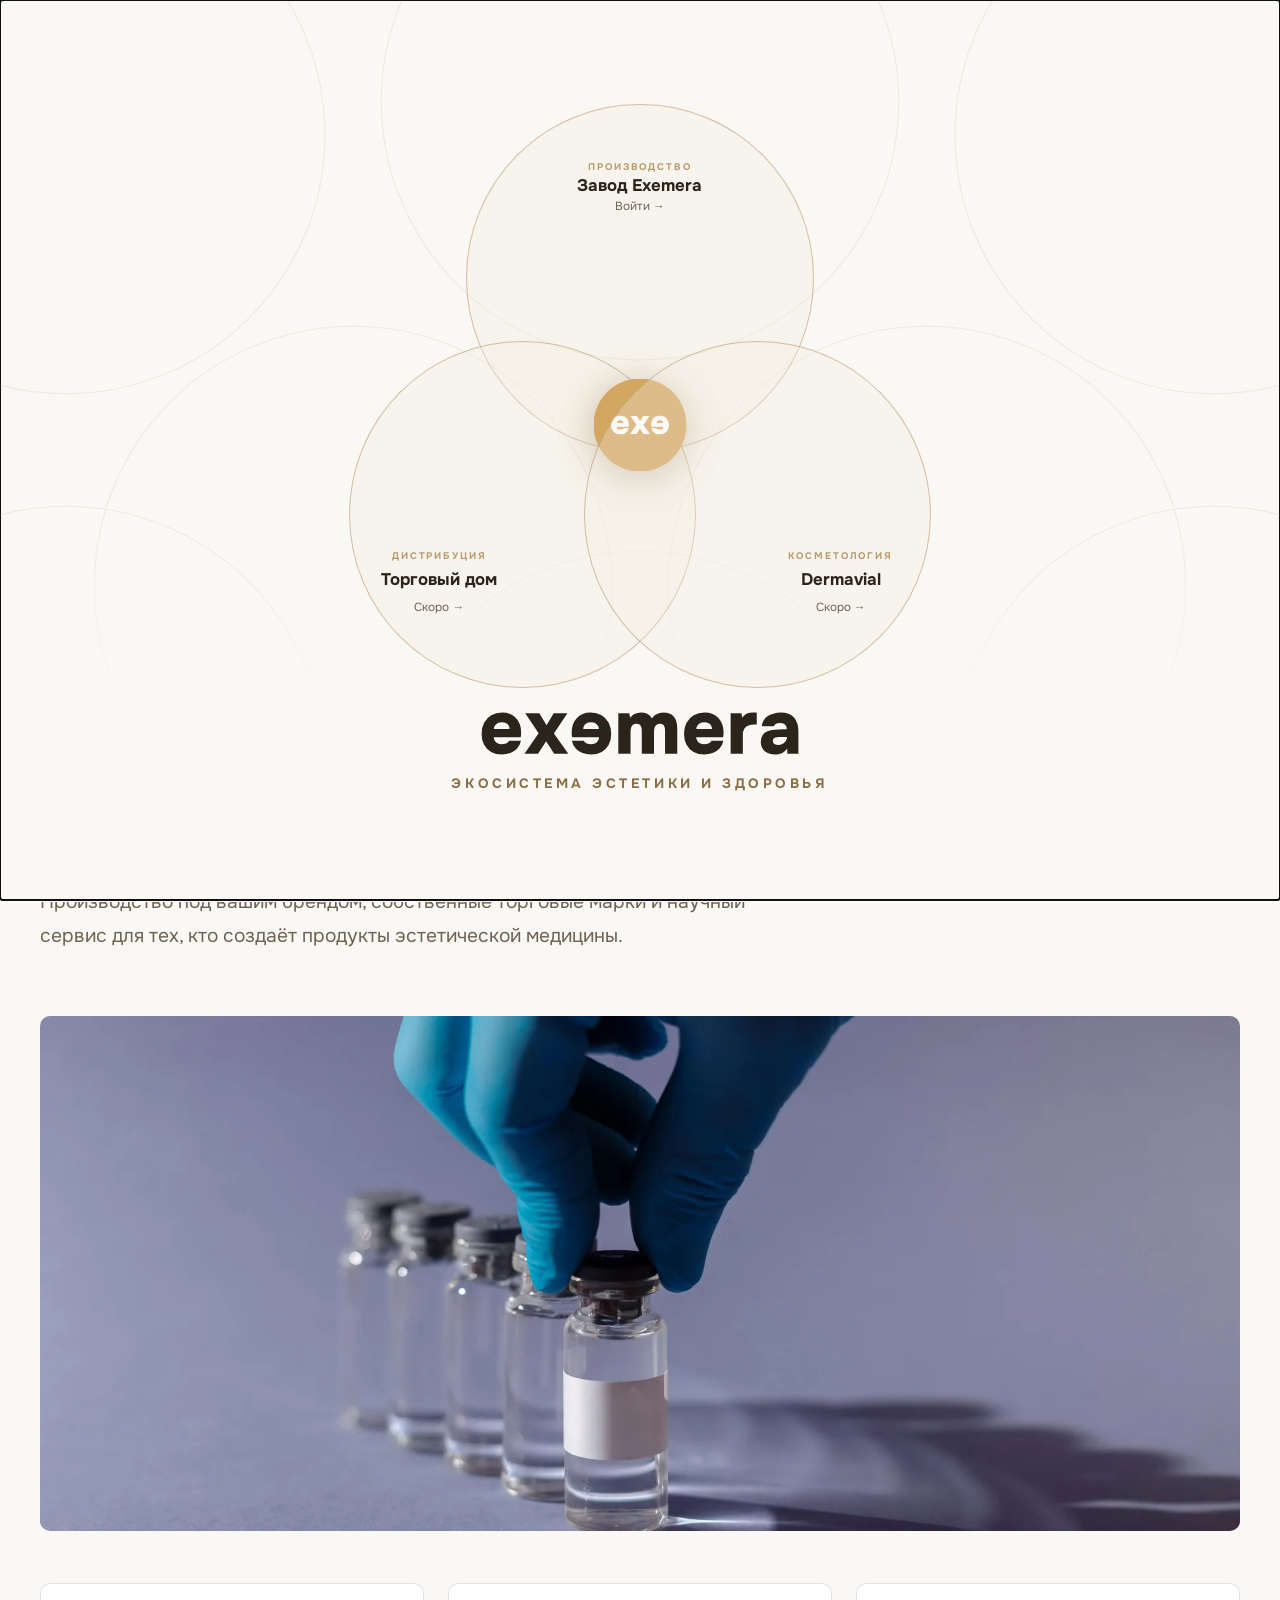
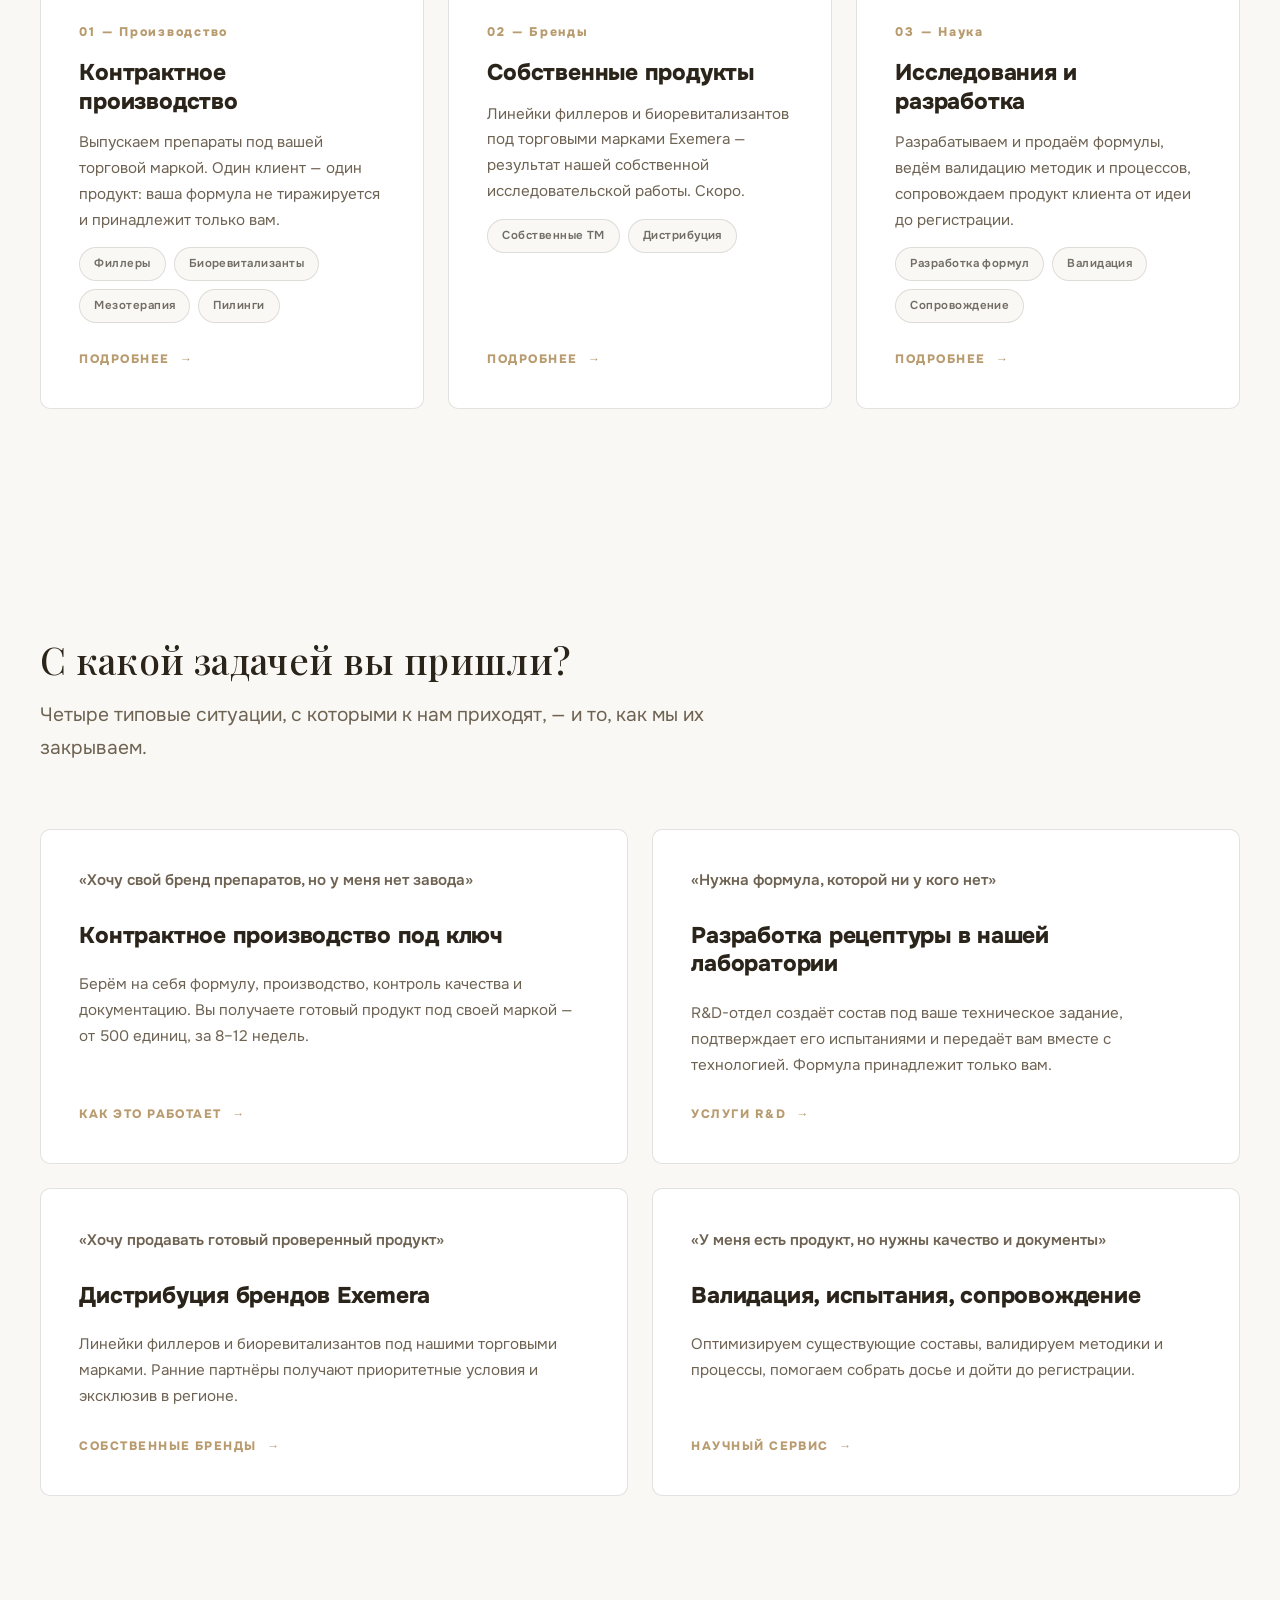
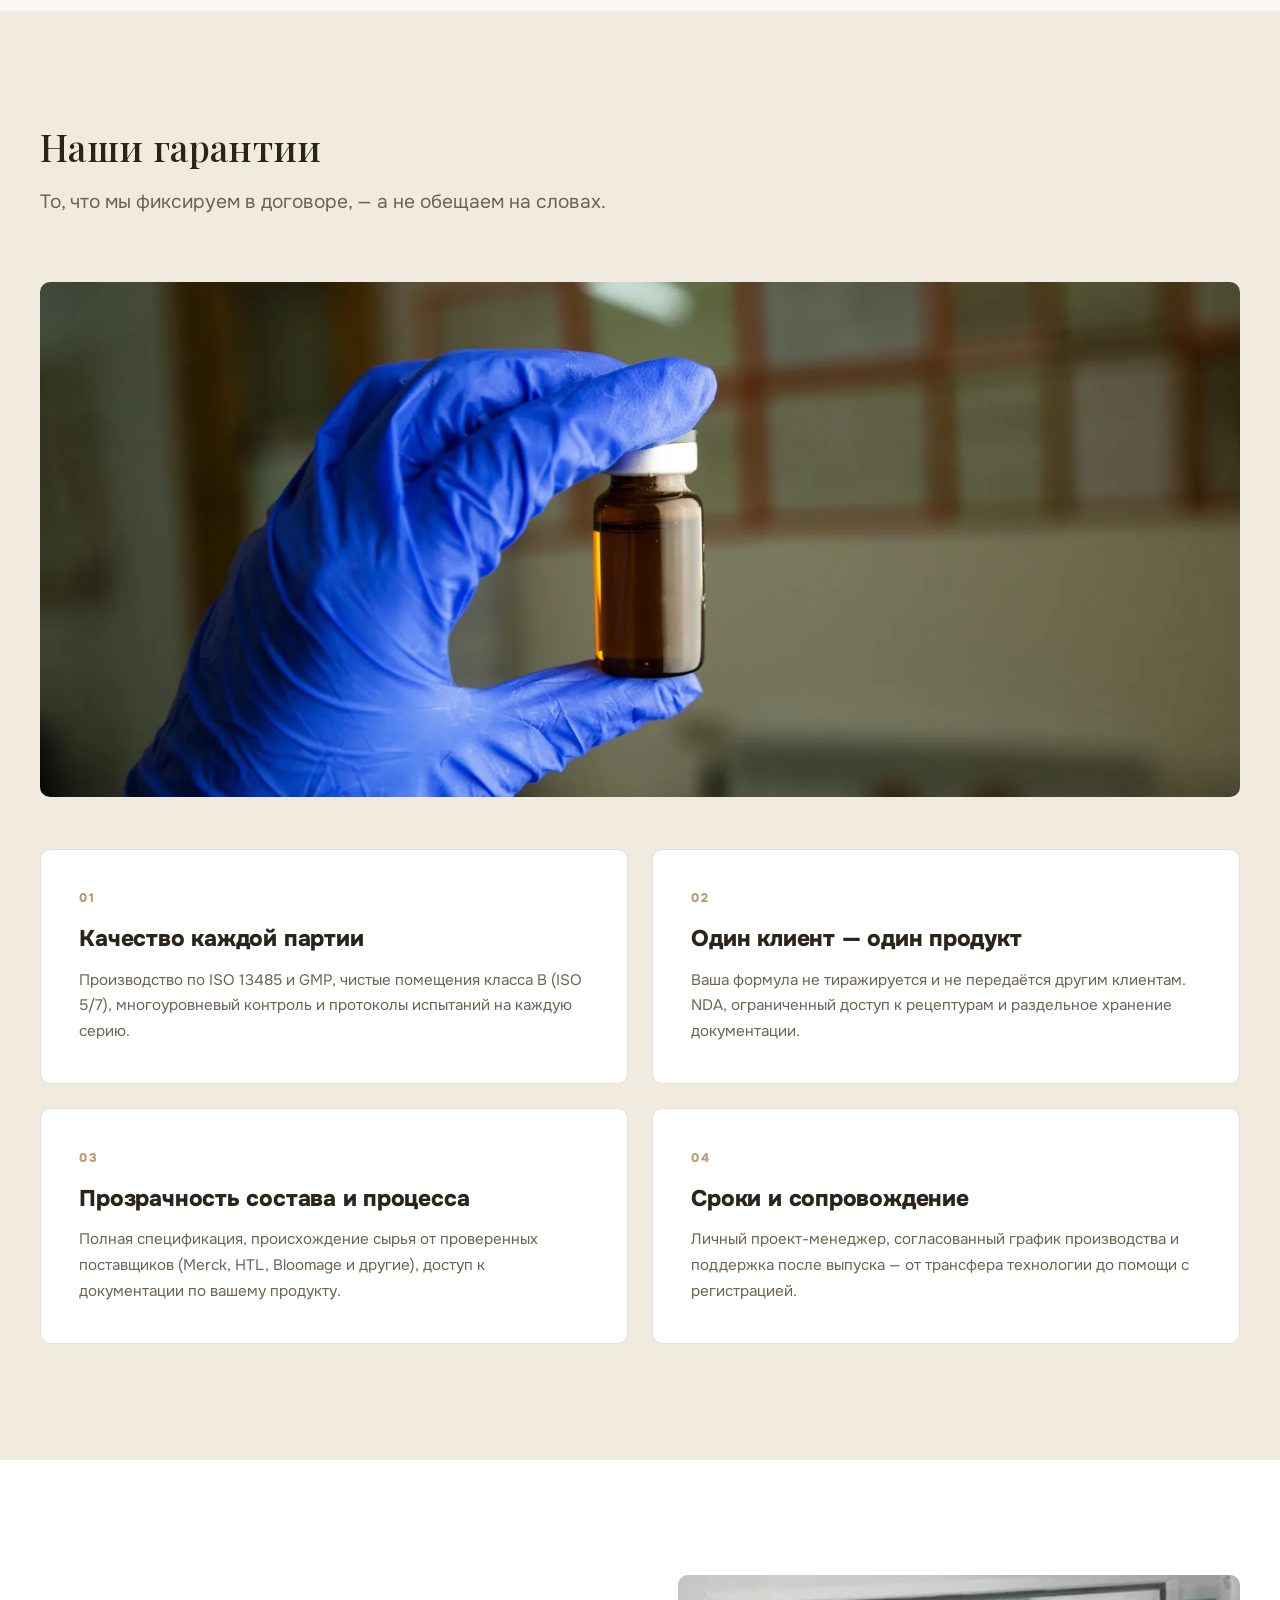
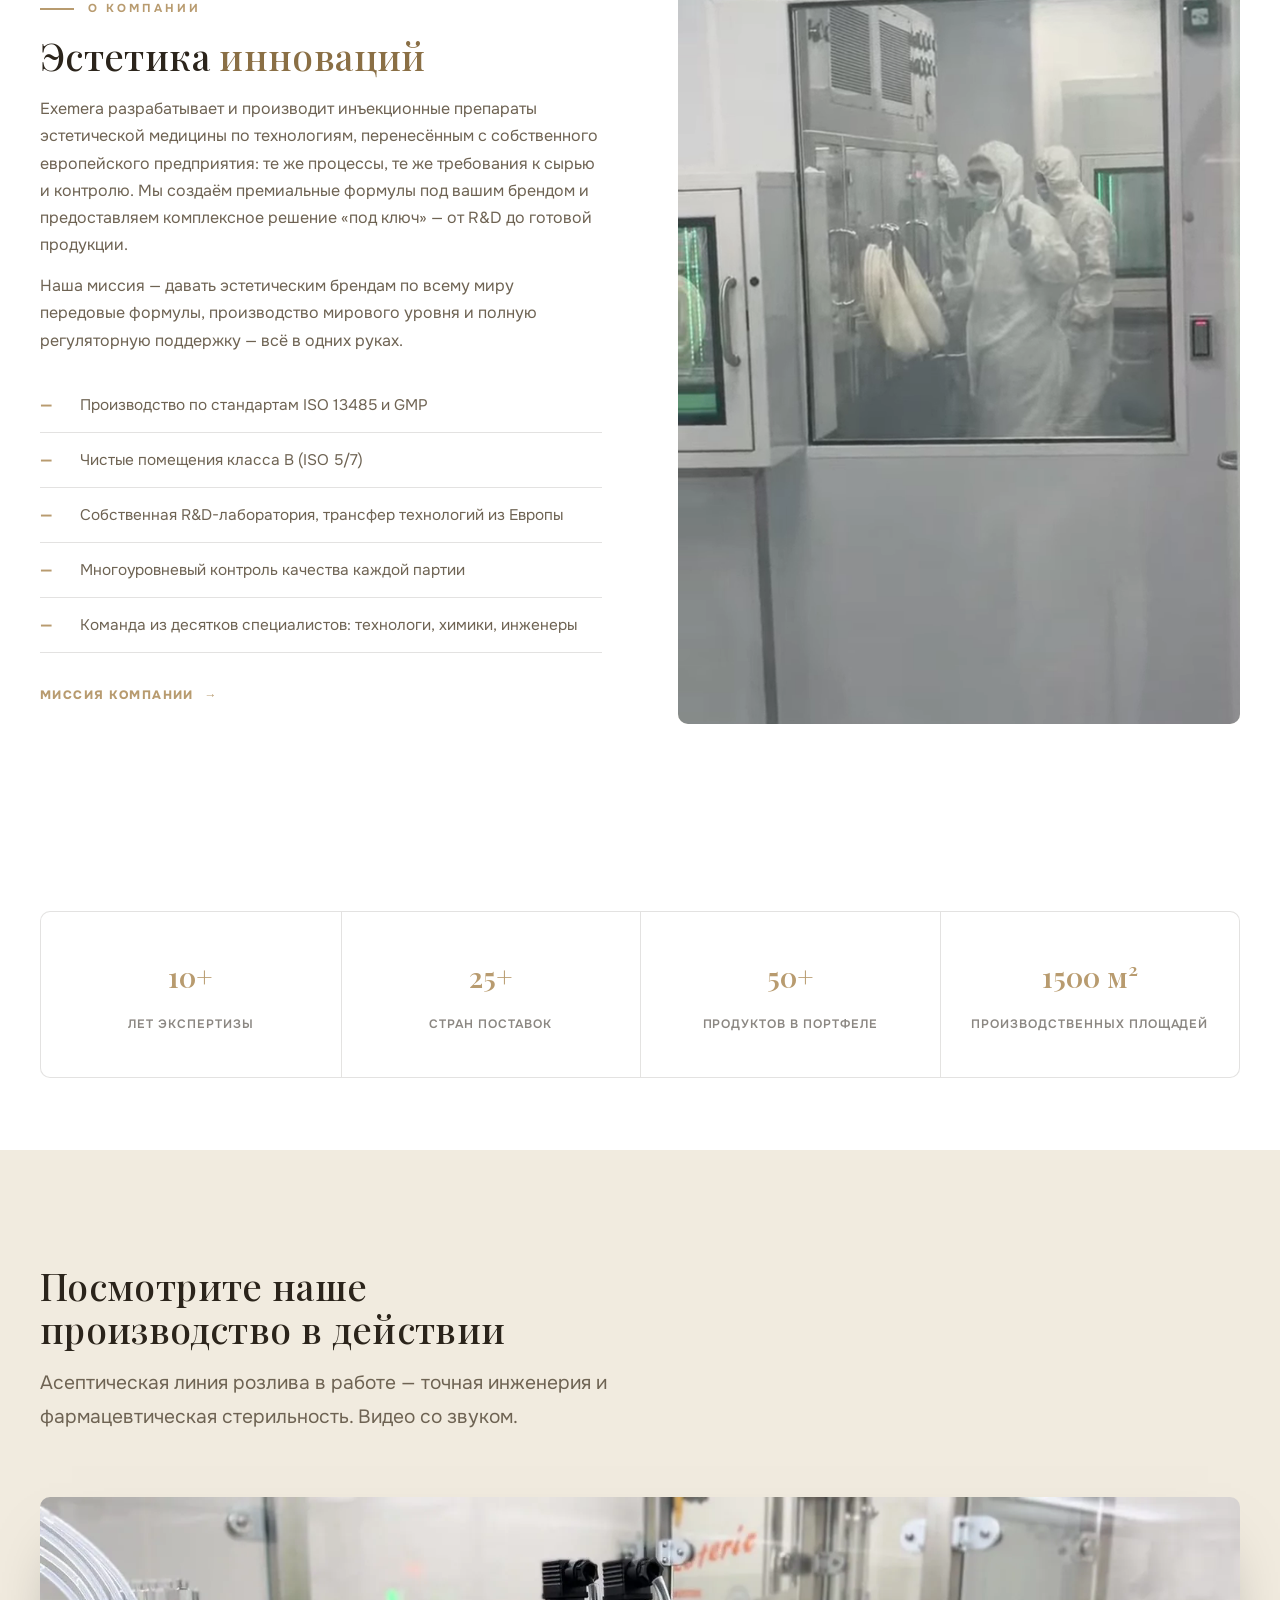
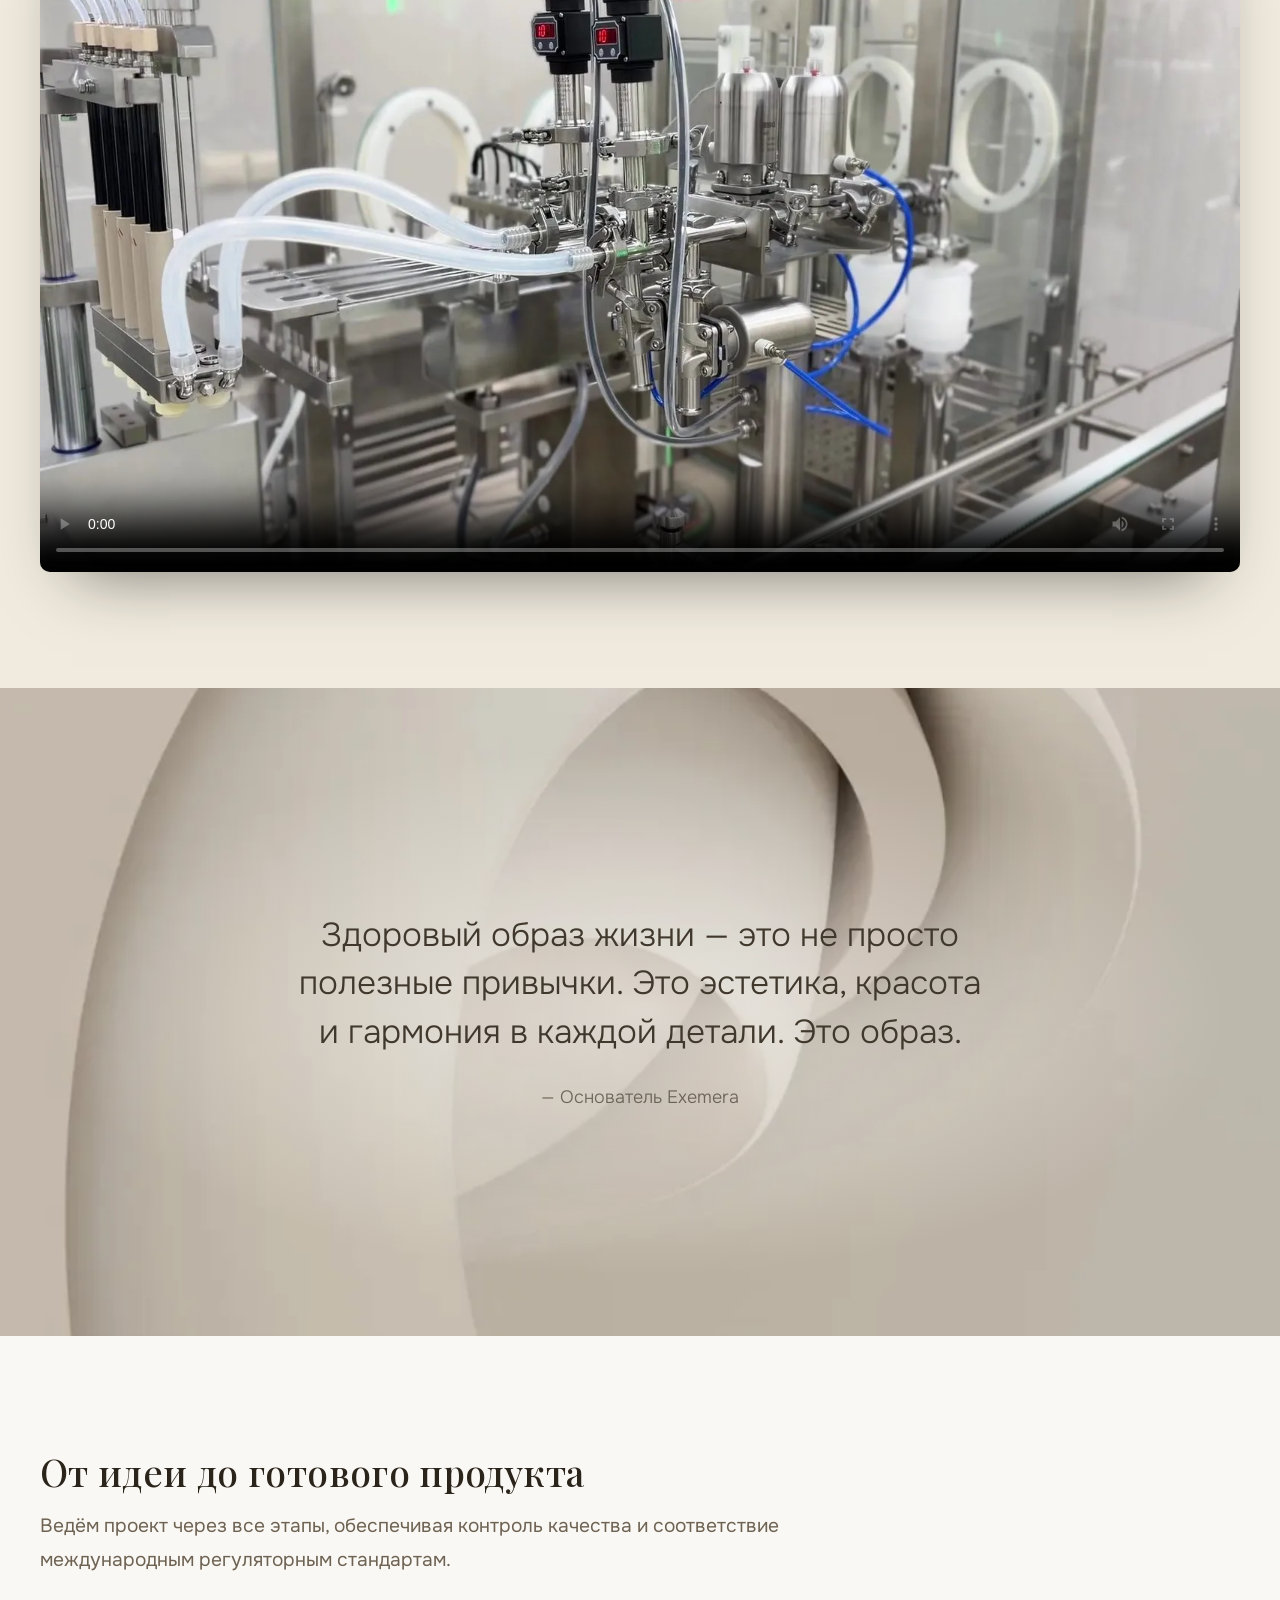
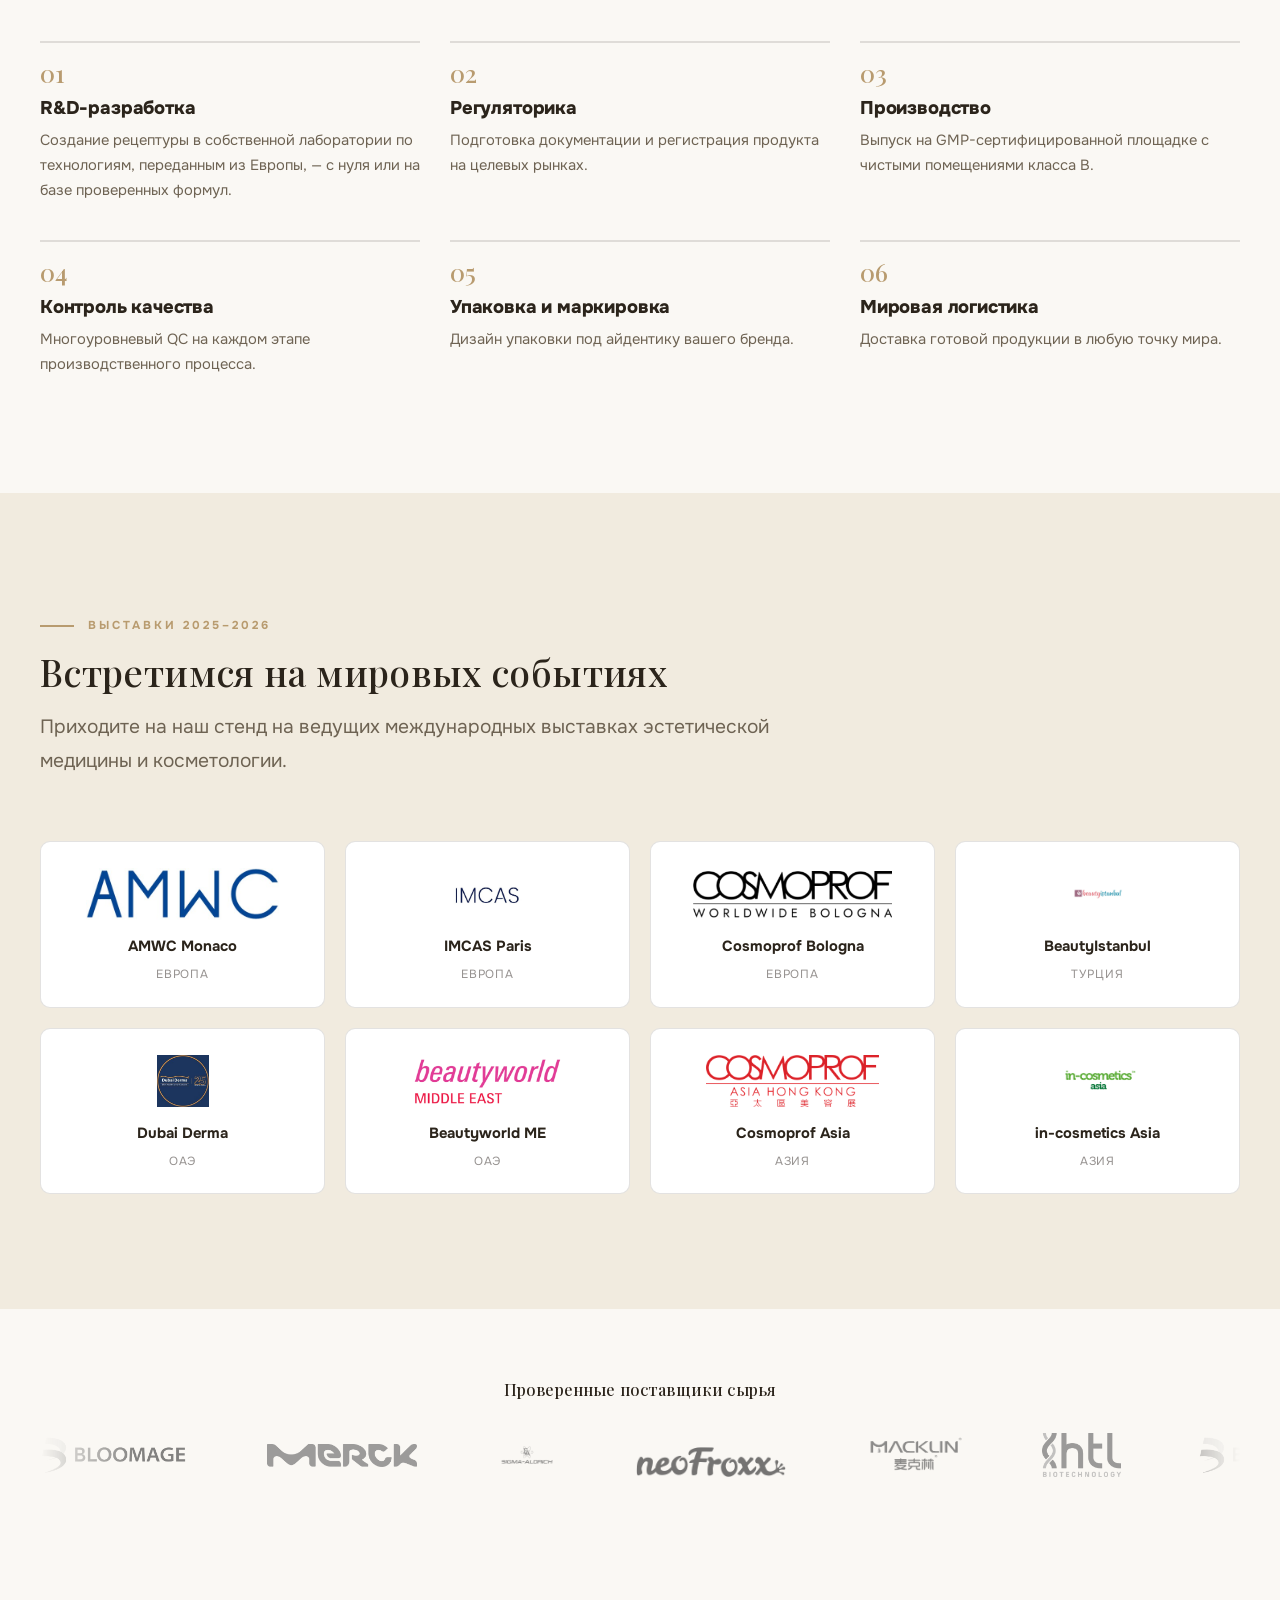
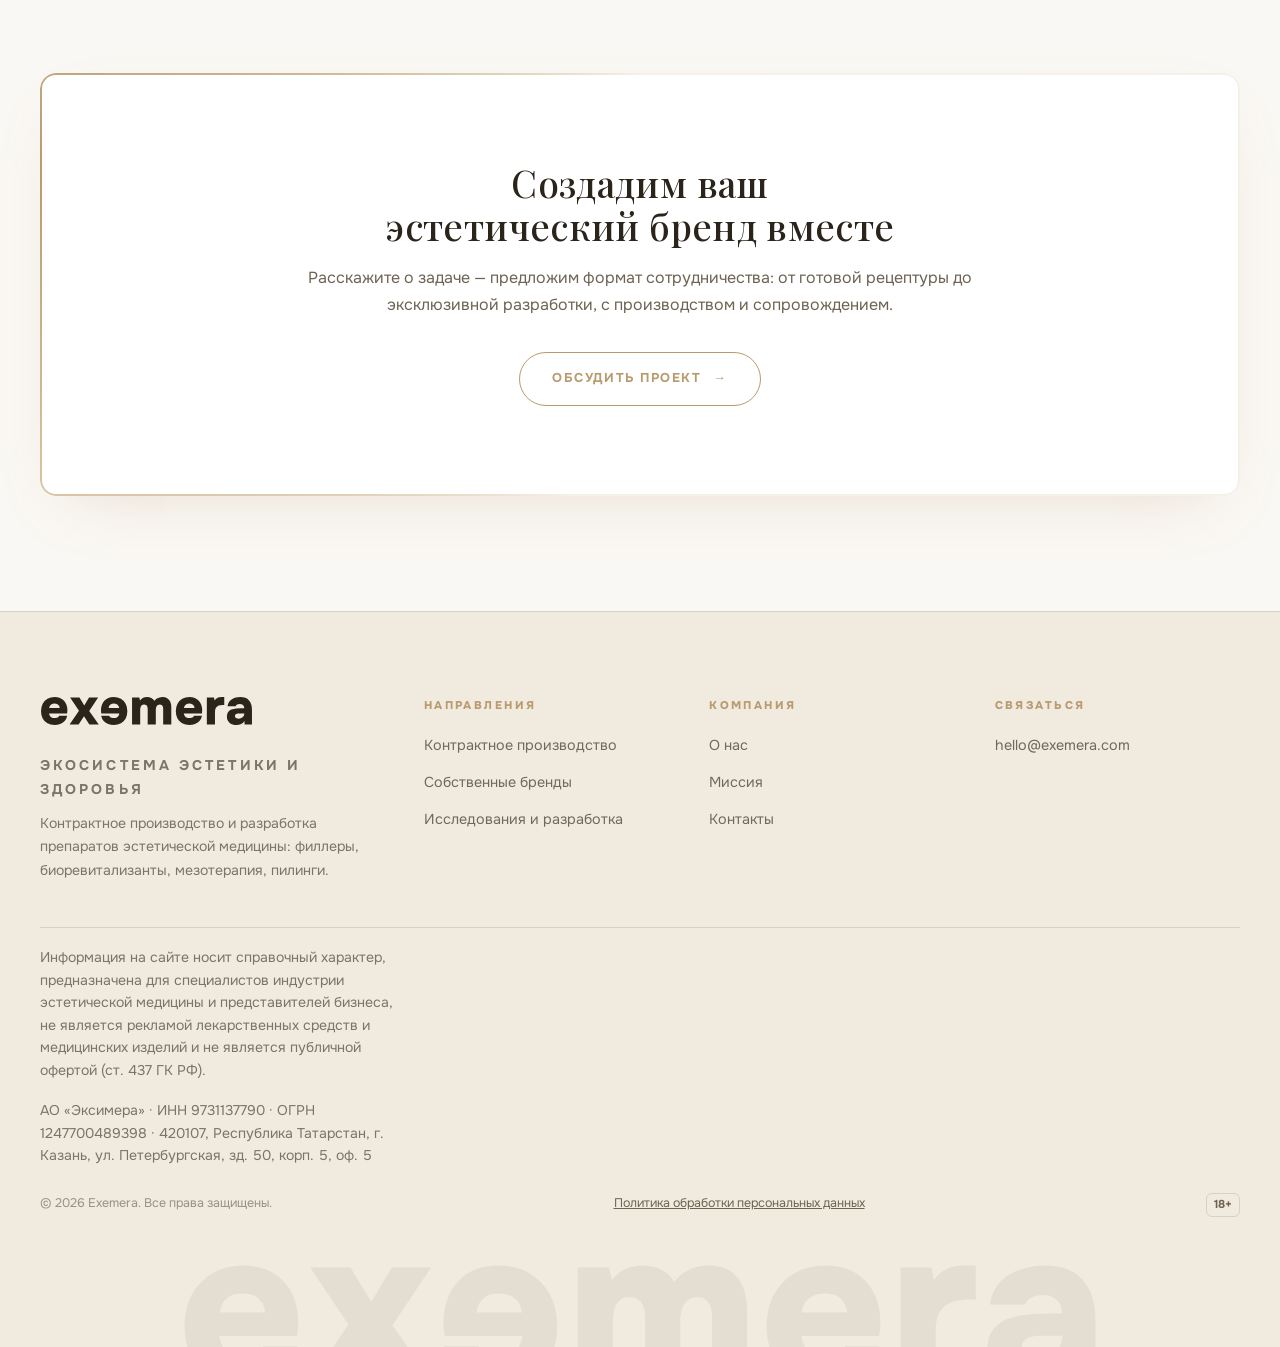
==== index.html @ e5b93d53 "Продукты: «Скоро» — узкая полоса вместо высокого кадра Снимок почти пустой: стена, свет из окна и на" ====
<!DOCTYPE html>
<html lang="ru">
<head>
  <meta charset="UTF-8">
  <meta name="viewport" content="width=device-width, initial-scale=1.0">
  <title>Exemera — контрактное производство инъекционной эстетики</title>
  <meta name="description" content="Exemera — экосистема эстетики и здоровья: контрактное производство филлеров, биоревитализантов, мезотерапии и пилингов под вашим брендом. R&D-лаборатория, ISO 13485 / GMP.">
  <link rel="icon" href="assets/img/exemera-mark.svg" type="image/svg+xml">
  <meta http-equiv="Content-Security-Policy" content="default-src 'self'; script-src 'self' https://mc.yandex.ru https://yastatic.net; style-src 'self' 'unsafe-inline'; img-src 'self' data: https://mc.yandex.ru; font-src 'self'; media-src 'self'; connect-src 'self' https://mc.yandex.ru https://mc.webvisor.com https://mc.webvisor.org wss://mc.yandex.ru wss://mc.webvisor.com; child-src blob: https://mc.yandex.ru; frame-src blob: https://mc.yandex.ru; worker-src blob:; object-src 'none'; base-uri 'self'; form-action 'self' mailto:">
  <meta name="referrer" content="strict-origin-when-cross-origin">
  <link rel="canonical" href="https://exemera.com/">
  <meta property="og:type" content="website">
  <meta property="og:site_name" content="Exemera">
  <meta property="og:locale" content="ru_RU">
  <meta property="og:title" content="Exemera — контрактное производство инъекционной эстетики">
  <meta property="og:description" content="Филлеры, биоревитализанты, мезотерапия и пилинги под вашим брендом. Полный цикл: R&D, производство ISO 13485/GMP, регистрация, логистика.">
  <meta property="og:url" content="https://exemera.com/">
  <meta property="og:image" content="https://exemera.com/assets/img/og-image.jpg">
  <meta property="og:image:width" content="1200">
  <meta property="og:image:height" content="630">
  <meta name="twitter:card" content="summary_large_image">
  <meta name="twitter:title" content="Exemera — контрактное производство инъекционной эстетики">
  <meta name="twitter:description" content="Филлеры, биоревитализанты, мезотерапия и пилинги под вашим брендом. Полный цикл: R&D, производство ISO 13485/GMP, регистрация, логистика.">
  <meta name="twitter:image" content="https://exemera.com/assets/img/og-image.jpg">
  <link rel="preload" href="assets/fonts/onest-var-cyrillic.woff2" as="font" type="font/woff2" crossorigin>
  <link rel="preload" href="assets/fonts/onest-var-latin.woff2" as="font" type="font/woff2" crossorigin>
  <link rel="preload" href="assets/img/hero-poster.webp" as="image" type="image/webp">
  <link rel="stylesheet" href="assets/fonts/fonts.css?v=e352fc31">
  <link rel="stylesheet" href="css/style.css?v=eb272964">
  <script type="application/ld+json">
{
  "@context": "https://schema.org",
  "@type": "Organization",
  "name": "Exemera",
  "url": "https://exemera.com/",
  "logo": "https://exemera.com/assets/img/exemera-logo.svg",
  "description": "Контрактное производство и разработка препаратов эстетической медицины: филлеры, биоревитализанты, мезотерапия, пилинги.",
  "email": "hello@exemera.com",
  "contactPoint": {
    "@type": "ContactPoint",
    "contactType": "sales",
    "email": "hello@exemera.com",
    "availableLanguage": [
      "ru",
      "en"
    ]
  }
}
  </script>
  <!-- Yandex.Metrika counter 112327224 -->
  <script src="js/metrika.js?v=a0acff83"></script>
  <noscript><div><img src="https://mc.yandex.ru/watch/112327224" style="position:absolute; left:-9999px;" alt="" /></div></noscript>
  <!-- /Yandex.Metrika counter -->
</head>
<body>

<!-- ====================== ИНТРО-ЗАСТАВКА ====================== -->
<div class="splash" id="splash" role="button" tabindex="0" aria-label="Войти на сайт Exemera">
  <svg class="splash__rings" viewBox="0 0 1320 800" fill="none" stroke="currentColor" stroke-width="1" aria-hidden="true" preserveAspectRatio="xMidYMid slice">
    <g class="splash__rings-a">
      <circle cx="150" cy="120" r="230"/><circle cx="660" cy="90" r="230"/><circle cx="1170" cy="120" r="230"/>
      <circle cx="405" cy="520" r="230"/><circle cx="915" cy="520" r="230"/>
    </g>
    <g class="splash__rings-b">
      <circle cx="150" cy="680" r="230"/><circle cx="660" cy="720" r="230"/><circle cx="1170" cy="680" r="230"/>
    </g>
  </svg>
  <!-- диаграмма экосистемы: три пересекающихся шара, в центре — эмблема -->
  <div class="splash__venn">
    <button class="splash__orb splash__orb--top" type="button" aria-label="Войти на сайт завода Exemera">
      <span class="splash__orb-in"><small>Производство</small><b>Завод Exemera</b><i>Войти →</i></span>
    </button>
    <a class="splash__orb splash__orb--left" href="trade.html" aria-label="Торговый дом — открыть страницу направления">
      <span class="splash__orb-in"><small>Дистрибуция</small><b>Торговый дом</b><i>Скоро →</i></span>
    </a>
    <a class="splash__orb splash__orb--right" href="dermavial.html" aria-label="Dermavial — открыть страницу бренда">
      <span class="splash__orb-in"><small>Косметология</small><b>Dermavial</b><i>Скоро →</i></span>
    </a>
    <img class="splash__venn-mark" src="assets/img/exemera-mark.svg" alt="" width="200" height="200">
  </div>
  <div class="splash__word"><img src="assets/img/exemera-logo.svg" alt="exemera" width="415" height="59"></div>
  <p class="splash__tag">Экосистема эстетики и&nbsp;здоровья</p>
  <span class="splash__toast" aria-live="polite"></span>

  <span class="splash__hint">Нажмите, чтобы войти</span>
</div>

<header class="header">
  <div class="wrap header__in">
    <a class="logo" href="index.html"><img src="assets/img/exemera-logo.svg" alt="Exemera"></a>
    <nav class="nav">
      <a href="index.html">Главная</a>
      <a href="production.html">Контрактное производство</a>
      <a href="products.html">Собственные бренды</a>
      <a href="research.html">Исследования</a>
      <a href="mission.html">Миссия</a>
      <a href="contacts.html">Контакты</a>
    </nav>
    <a class="eco-link" href="index.html#eco" aria-label="Экосистема Exemera" title="Экосистема Exemera"><img src="assets/img/exemera-mark.svg" alt=""></a>
    <button class="burger" aria-label="Меню"><span></span><span></span><span></span></button>
  </div>
</header>

<!-- ====================== HERO ====================== -->
<section class="hero hero--video">
  <!-- беззвучный зацикленный фон первого экрана; при «уменьшить движение»
       js/main.js останавливает его и оставляет постер -->
  <video class="hero__bg-video" autoplay muted loop playsinline preload="auto"
         poster="assets/img/hero-poster.webp" aria-hidden="true" tabindex="-1">
    <source src="assets/video/hero-loop.webm" type="video/webm">
    <source src="assets/video/hero-loop.mp4" type="video/mp4">
  </video>
  <div class="hero__veil"></div>
  <div class="wrap hero__in">
    <div>
      <span class="eyebrow">Эстетическая фармацевтика</span>
      <h1>Препараты красоты <em>полного цикла</em></h1>
      <p class="lead">Мы в Exemera разрабатываем и производим инъекционные препараты эстетической медицины: под вашим брендом, под нашими марками и по вашей задаче.</p>
      <div class="hero__cta">
        <a class="btn btn--solid" href="contacts.html">Обсудить проект <span class="arr">→</span></a>
        <a class="btn" href="production.html">Смотреть производство</a>
      </div>
      <!-- полоса доверия внутри первого экрана: лежит поверх кадра, как в утверждённом макете -->
      <div class="hero__chips">
        <div class="chip"><b>ISO 13485 / GMP</b><span>Сертификация</span></div>
        <div class="chip"><b>Класс B (ISO 5/7)</b><span>Чистые помещения</span></div>
        <div class="chip"><b>R&amp;D-лаборатория</b><span>Трансфер технологий из Европы</span></div>
        <div class="chip"><b>Контроль РЗН</b><span>Готовы к каждой инспекции</span></div>
      </div>
    </div>
  </div>
</section>


<!-- ====================== ТРИ НАПРАВЛЕНИЯ ====================== -->
<section class="section">
  <div class="wrap">
    <div class="section-head reveal">
      <h2>Три направления — одна экспертиза</h2>
      <p class="lead">Производство под вашим брендом, собственные торговые марки и научный сервис для тех, кто создаёт продукты эстетической медицины.</p>
    </div>
    <figure class="media media--banner section-photo reveal">
      <img src="assets/img/vials-row.webp" alt="Флаконы препаратов на столе лаборатории" loading="lazy" width="1800" height="1200">
      <figcaption>Препараты эстетической медицины под вашим брендом</figcaption>
    </figure>
    <div class="grid grid--3">
      <article class="card dir-card reveal">
        <span class="num">01 — Производство</span>
        <h3>Контрактное производство</h3>
        <p>Выпускаем препараты под вашей торговой маркой. Один клиент — один продукт: ваша формула не тиражируется и принадлежит только вам.</p>
        <div class="tags">
          <span class="tag">Филлеры</span>
          <span class="tag">Биоревитализанты</span>
          <span class="tag">Мезотерапия</span>
          <span class="tag">Пилинги</span>
        </div>
        <a class="card__link" href="production.html">Подробнее <span class="arr">→</span></a>
      </article>
      <article class="card dir-card reveal" data-delay="1">
        <span class="num">02 — Бренды</span>
        <h3>Собственные продукты</h3>
        <p>Линейки филлеров и биоревитализантов под торговыми марками Exemera — результат нашей собственной исследовательской работы. Скоро.</p>
        <div class="tags">
          <span class="tag">Собственные ТМ</span>
          <span class="tag">Дистрибуция</span>
        </div>
        <a class="card__link" href="products.html">Подробнее <span class="arr">→</span></a>
      </article>
      <article class="card dir-card reveal" data-delay="2">
        <span class="num">03 — Наука</span>
        <h3>Исследования и разработка</h3>
        <p>Разрабатываем и продаём формулы, ведём валидацию методик и процессов, сопровождаем продукт клиента от идеи до регистрации.</p>
        <div class="tags">
          <span class="tag">Разработка формул</span>
          <span class="tag">Валидация</span>
          <span class="tag">Сопровождение</span>
        </div>
        <a class="card__link" href="research.html">Подробнее <span class="arr">→</span></a>
      </article>
    </div>
  </div>
</section>

<!-- ====================== РЕШАЕМ ЗАДАЧИ КЛИЕНТА ====================== -->
<section class="section">
  <div class="wrap">
    <div class="section-head reveal">
      <h2>С какой задачей вы пришли?</h2>
      <p class="lead">Четыре типовые ситуации, с которыми к нам приходят, — и то, как мы их закрываем.</p>
    </div>
    <div class="grid grid--2">
      <article class="card task-card reveal">
        <p class="task-card__q">«Хочу свой бренд препаратов, но у меня нет завода»</p>
        <h3>Контрактное производство под ключ</h3>
        <p>Берём на себя формулу, производство, контроль качества и документацию. Вы получаете готовый продукт под своей маркой — от 500 единиц, за 8–12 недель.</p>
        <a class="card__link" href="production.html">Как это работает <span class="arr">→</span></a>
      </article>
      <article class="card task-card reveal" data-delay="1">
        <p class="task-card__q">«Нужна формула, которой ни у кого нет»</p>
        <h3>Разработка рецептуры в нашей лаборатории</h3>
        <p>R&amp;D-отдел создаёт состав под ваше техническое задание, подтверждает его испытаниями и передаёт вам вместе с технологией. Формула принадлежит только вам.</p>
        <a class="card__link" href="research.html">Услуги R&amp;D <span class="arr">→</span></a>
      </article>
      <article class="card task-card reveal">
        <p class="task-card__q">«Хочу продавать готовый проверенный продукт»</p>
        <h3>Дистрибуция брендов Exemera</h3>
        <p>Линейки филлеров и биоревитализантов под нашими торговыми марками. Ранние партнёры получают приоритетные условия и эксклюзив в регионе.</p>
        <a class="card__link" href="products.html">Собственные бренды <span class="arr">→</span></a>
      </article>
      <article class="card task-card reveal" data-delay="1">
        <p class="task-card__q">«У меня есть продукт, но нужны качество и документы»</p>
        <h3>Валидация, испытания, сопровождение</h3>
        <p>Оптимизируем существующие составы, валидируем методики и процессы, помогаем собрать досье и дойти до регистрации.</p>
        <a class="card__link" href="research.html">Научный сервис <span class="arr">→</span></a>
      </article>
    </div>
  </div>
</section>

<!-- ====================== ГАРАНТИИ ====================== -->
<section class="section section--deep">
  <div class="wrap">
    <div class="section-head reveal">
      <h2>Наши гарантии</h2>
      <p class="lead">То, что мы фиксируем в договоре, — а не обещаем на словах.</p>
    </div>
    <figure class="media media--banner section-photo reveal">
      <img src="assets/img/vial-amber.webp" alt="Контроль партии: флакон в руке специалиста" loading="lazy" width="1800" height="1200">
      <figcaption>Каждая партия проходит многоуровневый контроль</figcaption>
    </figure>
    <div class="grid grid--2">
      <article class="card reveal">
        <span class="num">01</span>
        <h3>Качество каждой партии</h3>
        <p>Производство по ISO 13485 и GMP, чистые помещения класса B (ISO 5/7), многоуровневый контроль и протоколы испытаний на каждую серию.</p>
      </article>
      <article class="card reveal" data-delay="1">
        <span class="num">02</span>
        <h3>Один клиент — один продукт</h3>
        <p>Ваша формула не тиражируется и не передаётся другим клиентам. NDA, ограниченный доступ к рецептурам и раздельное хранение документации.</p>
      </article>
      <article class="card reveal">
        <span class="num">03</span>
        <h3>Прозрачность состава и процесса</h3>
        <p>Полная спецификация, происхождение сырья от проверенных поставщиков (Merck, HTL, Bloomage и другие), доступ к документации по вашему продукту.</p>
      </article>
      <article class="card reveal" data-delay="1">
        <span class="num">04</span>
        <h3>Сроки и сопровождение</h3>
        <p>Личный проект-менеджер, согласованный график производства и поддержка после выпуска — от трансфера технологии до помощи с регистрацией.</p>
      </article>
    </div>
  </div>
</section>

<!-- ====================== О КОМПАНИИ ====================== -->
<section class="section section--white">
  <div class="wrap split">
    <div class="reveal">
      <span class="eyebrow">О компании</span>
      <h2>Эстетика <em>инноваций</em></h2>
      <p>Exemera разрабатывает и производит инъекционные препараты эстетической медицины по технологиям, перенесённым с собственного европейского предприятия: те же процессы, те же требования к сырью и контролю. Мы создаём премиальные формулы под вашим брендом и предоставляем комплексное решение «под ключ» — от R&amp;D до готовой продукции.</p>
      <p>Наша миссия — давать эстетическим брендам по всему миру передовые формулы, производство мирового уровня и полную регуляторную поддержку — всё в одних руках.</p>
      <ul class="detail-list" style="margin-top: 24px;">
        <li>Производство по стандартам ISO 13485 и GMP</li>
        <li>Чистые помещения класса B (ISO 5/7)</li>
        <li>Собственная R&amp;D-лаборатория, трансфер технологий из Европы</li>
        <li>Многоуровневый контроль качества каждой партии</li>
        <li>Команда из десятков специалистов: технологи, химики, инженеры</li>
      </ul>
      <a class="card__link" href="mission.html" style="margin-top: 20px;">Миссия компании <span class="arr">→</span></a>
    </div>
    <figure class="media media--tall reveal" data-delay="1">
      <video class="media__video" autoplay muted loop playsinline preload="metadata"
             poster="assets/img/cleanroom-poster.webp" aria-label="Работа в чистом помещении: загрузка через изолятор">
        <source src="assets/video/cleanroom.webm" type="video/webm">
        <source src="assets/video/cleanroom.mp4" type="video/mp4">
      </video>
      <div class="media__ph">
        <svg viewBox="0 0 24 24" fill="none" stroke-width="1.2"><rect x="3" y="5" width="18" height="14" rx="2"/><circle cx="9" cy="10" r="2"/><path d="m3 17 5-5 4 4 3-3 6 6"/></svg>
        <span>Фото производства</span>
      </div>
      <figcaption>Чистое помещение: загрузка через изолятор</figcaption>
    </figure>
  </div>
</section>

<!-- ====================== ФАКТЫ ====================== -->
<section class="section--tight section--white">
  <div class="wrap">
    <div class="facts reveal">
      <div class="fact"><b data-count="10" data-suffix="+">0+</b><span>лет экспертизы</span></div>
      <div class="fact"><b data-count="25" data-suffix="+">0+</b><span>стран поставок</span></div>
      <div class="fact"><b data-count="50" data-suffix="+">0+</b><span>продуктов в портфеле</span></div>
      <div class="fact"><b data-count="1500" data-suffix=" м²">0 м²</b><span>производственных площадей</span></div>
    </div>
  </div>
</section>

<!-- ====================== ВИДЕО С ПРОИЗВОДСТВА ====================== -->
<section class="section section--deep">
  <div class="wrap">
    <div class="section-head reveal">
      <h2>Посмотрите наше производство в действии</h2>
      <p class="lead">Асептическая линия розлива в работе — точная инженерия и фармацевтическая стерильность. Видео со звуком.</p>
    </div>
    <figure class="video-frame reveal">
      <video controls preload="metadata" poster="assets/img/video-poster.webp">
        <source src="assets/video/production.mp4" type="video/mp4">
      </video>
    </figure>
  </div>
</section>

<!-- ====================== ЦИТАТА ОСНОВАТЕЛЯ ====================== -->
<section class="quote-hero">
  <img class="quote-hero__bg" src="assets/img/quote-swirl.webp" alt="" loading="lazy" width="1120" height="810" aria-hidden="true">
  <blockquote class="quote-hero__quote reveal">
    <p>Здоровый образ жизни — это не&nbsp;просто полезные привычки. Это эстетика, красота и&nbsp;гармония в&nbsp;каждой детали. Это образ.</p>
    <!-- ЗАМЕНИТЬ: имя основателя -->
    <cite>— Основатель Exemera</cite>
  </blockquote>
</section>

<!-- ====================== КАК МЫ РАБОТАЕМ ====================== -->
<section class="section">
  <div class="wrap">
    <div class="section-head reveal">
      <h2>От идеи до готового продукта</h2>
      <p class="lead">Ведём проект через все этапы, обеспечивая контроль качества и соответствие международным регуляторным стандартам.</p>
    </div>
    <div class="steps">
      <div class="step reveal"><h3>R&amp;D-разработка</h3><p>Создание рецептуры в собственной лаборатории по технологиям, переданным из Европы, — с нуля или на базе проверенных формул.</p></div>
      <div class="step reveal" data-delay="1"><h3>Регуляторика</h3><p>Подготовка документации и регистрация продукта на целевых рынках.</p></div>
      <div class="step reveal" data-delay="2"><h3>Производство</h3><p>Выпуск на GMP-сертифицированной площадке с чистыми помещениями класса B.</p></div>
      <div class="step reveal"><h3>Контроль качества</h3><p>Многоуровневый QC на каждом этапе производственного процесса.</p></div>
      <div class="step reveal" data-delay="1"><h3>Упаковка и маркировка</h3><p>Дизайн упаковки под айдентику вашего бренда.</p></div>
      <div class="step reveal" data-delay="2"><h3>Мировая логистика</h3><p>Доставка готовой продукции в любую точку мира.</p></div>
    </div>
  </div>
</section>

<!-- ====================== ВЫСТАВКИ ====================== -->
<section class="section section--deep">
  <div class="wrap">
    <div class="section-head reveal">
      <span class="eyebrow">Выставки 2025–2026</span>
      <h2>Встретимся на мировых событиях</h2>
      <p class="lead">Приходите на наш стенд на ведущих международных выставках эстетической медицины и косметологии.</p>
    </div>
    <div class="expo-grid">
      <div class="expo reveal"><img src="assets/img/expo/amwc.jpg" alt="AMWC Monaco" loading="lazy" width="480" height="129"><b>AMWC Monaco</b><span>Европа</span></div>
      <div class="expo reveal" data-delay="1"><img src="assets/img/expo/imcas.jpg" alt="IMCAS Paris" loading="lazy" width="480" height="307"><b>IMCAS Paris</b><span>Европа</span></div>
      <div class="expo reveal" data-delay="2"><img src="assets/img/expo/cosmoprof.png" alt="Cosmoprof Bologna" loading="lazy" width="342" height="81"><b>Cosmoprof Bologna</b><span>Европа</span></div>
      <div class="expo reveal" data-delay="3"><img src="assets/img/expo/beauty-istanbul.png" alt="BeautyIstanbul" loading="lazy" width="480" height="480"><b>BeautyIstanbul</b><span>Турция</span></div>
      <div class="expo reveal"><img src="assets/img/expo/dubai-derma.jpg" alt="Dubai Derma" loading="lazy" width="200" height="200"><b>Dubai Derma</b><span>ОАЭ</span></div>
      <div class="expo reveal" data-delay="1"><img src="assets/img/expo/beautyworld-me.png" alt="Beautyworld Middle East" loading="lazy" width="480" height="169"><b>Beautyworld ME</b><span>ОАЭ</span></div>
      <div class="expo reveal" data-delay="2"><img src="assets/img/expo/cosmoprof-asia.png" alt="Cosmoprof Asia" loading="lazy" width="480" height="144"><b>Cosmoprof Asia</b><span>Азия</span></div>
      <div class="expo reveal" data-delay="3"><img src="assets/img/expo/in-cosmetics-asia.png" alt="in-cosmetics Asia" loading="lazy" width="480" height="243"><b>in-cosmetics Asia</b><span>Азия</span></div>
    </div>
  </div>
</section>

<!-- ====================== ПОСТАВЩИКИ ====================== -->
<section class="section--tight">
  <div class="wrap">
    <h2 class="reveal" style="font-size: 1rem; margin-bottom: 34px; text-align: center;">Проверенные поставщики сырья</h2>
    <div class="logo-marquee reveal">
      <div class="logo-strip">
      <img src="assets/img/suppliers/bloomage.png" alt="Bloomage" loading="lazy" width="560" height="143">
      <img src="assets/img/suppliers/merck.png" alt="Merck" loading="lazy" width="560" height="88">
      <img src="assets/img/suppliers/sigma.png" alt="Sigma-Aldrich" loading="lazy" width="560" height="373">
      <img src="assets/img/suppliers/neofroxx.png" alt="NeoFroxx" loading="lazy" width="340" height="100">
      <img src="assets/img/suppliers/macklin.png" alt="Macklin" loading="lazy" width="500" height="214">
      <img src="assets/img/suppliers/htl.png" alt="HTL Biotech" loading="lazy" width="560" height="314">
      <img src="assets/img/suppliers/bloomage.png" alt="Bloomage" loading="lazy" width="560" height="143">
      <img src="assets/img/suppliers/merck.png" alt="Merck" loading="lazy" width="560" height="88">
      <img src="assets/img/suppliers/sigma.png" alt="Sigma-Aldrich" loading="lazy" width="560" height="373">
      <img src="assets/img/suppliers/neofroxx.png" alt="NeoFroxx" loading="lazy" width="340" height="100">
      <img src="assets/img/suppliers/macklin.png" alt="Macklin" loading="lazy" width="500" height="214">
      <img src="assets/img/suppliers/htl.png" alt="HTL Biotech" loading="lazy" width="560" height="314">
      </div>
    </div>
  </div>
</section>

<!-- ====================== CTA ====================== -->
<section class="section">
  <div class="wrap">
    <div class="cta reveal">
      <h2>Создадим ваш эстетический бренд вместе</h2>
      <p>Расскажите о задаче — предложим формат сотрудничества: от готовой рецептуры до эксклюзивной разработки, с производством и сопровождением.</p>
      <a class="btn btn--gold" href="contacts.html">Обсудить проект <span class="arr">→</span></a>
    </div>
  </div>
</section>

<!-- ====================== FOOTER ====================== -->
<footer class="footer">
  <div class="wrap">
    <div class="footer__grid">
      <div>
        <a class="logo" href="index.html"><img src="assets/img/exemera-logo.svg" alt="Exemera"></a>
        <p class="footer__slogan">Экосистема эстетики и здоровья</p>
        <p>Контрактное производство и разработка препаратов эстетической медицины: филлеры, биоревитализанты, мезотерапия, пилинги.</p>
      </div>
      <div>
        <h4>Направления</h4>
        <ul>
          <li><a href="production.html">Контрактное производство</a></li>
          <li><a href="products.html">Собственные бренды</a></li>
          <li><a href="research.html">Исследования и разработка</a></li>
        </ul>
      </div>
      <div>
        <h4>Компания</h4>
        <ul>
          <li><a href="index.html">О нас</a></li>
          <li><a href="mission.html">Миссия</a></li>
          <li><a href="contacts.html">Контакты</a></li>
        </ul>
      </div>
      <div>
        <h4>Связаться</h4>
        <ul>
          <!-- ЗАМЕНИТЬ: рабочие контакты -->
          <li><a href="mailto:hello@exemera.com">hello@exemera.com</a></li>
        </ul>
      </div>
    </div>
    <p class="footer__legal">Информация на сайте носит справочный характер, предназначена для специалистов индустрии эстетической медицины и представителей бизнеса, не является рекламой лекарственных средств и медицинских изделий и не является публичной офертой (ст. 437 ГК РФ).</p>
    <p class="footer__legal">АО «Эксимера» · ИНН 9731137790 · ОГРН 1247700489398 · 420107, Республика Татарстан, г. Казань, ул. Петербургская, зд. 50, корп. 5, оф. 5</p>
    <div class="footer__bottom">
      <span>© <span data-year>2026</span> Exemera. Все права защищены.</span>
      <a href="privacy.html">Политика обработки персональных данных</a>
      <span class="age-badge">18+</span>
    </div>
    <div class="footer__watermark" aria-hidden="true"><img src="assets/img/exemera-logo.svg" alt="" loading="lazy"></div>
  </div>
</footer>

<script src="js/main.js?v=a50e9c19"></script>
</body>
</html>
---- assets/fonts/fonts.css ----
/* Playfair Display (заголовки) + Onest (текст) — самохостинг, без внешних запросов */
@font-face {
  font-family: 'Playfair Display';
  font-style: normal;
  font-weight: 400 900;
  font-display: swap;
  src: url('playfair-var-cyrillic.woff2') format('woff2');
  unicode-range: U+0301, U+0400-045F, U+0490-0491, U+04B0-04B1, U+2116;
}
@font-face {
  font-family: 'Playfair Display';
  font-style: normal;
  font-weight: 400 900;
  font-display: swap;
  src: url('playfair-var-latin.woff2') format('woff2');
  unicode-range: U+0000-00FF, U+0131, U+0152-0153, U+02BB-02BC, U+02C6, U+02DA, U+02DC, U+0304, U+0308, U+0329, U+2000-206F, U+20AC, U+2122, U+2191, U+2193, U+2212, U+2215, U+FEFF, U+FFFD;
}

@font-face {
  font-family: 'Unbounded';
  font-style: normal;
  font-weight: 100 900;
  font-display: swap;
  src: url('unbounded-var-cyrillic.woff2') format('woff2');
  unicode-range: U+0301, U+0400-045F, U+0490-0491, U+04B0-04B1, U+2116;
}
@font-face {
  font-family: 'Unbounded';
  font-style: normal;
  font-weight: 100 900;
  font-display: swap;
  src: url('unbounded-var-latin.woff2') format('woff2');
  unicode-range: U+0000-00FF, U+0131, U+0152-0153, U+02BB-02BC, U+02C6, U+02DA, U+02DC, U+0304, U+0308, U+0329, U+2000-206F, U+20AC, U+2122, U+2191, U+2193, U+2212, U+2215, U+FEFF, U+FFFD;
}
@font-face {
  font-family: 'Onest';
  font-style: normal;
  font-weight: 100 900;
  font-display: swap;
  src: url('onest-var-cyrillic.woff2') format('woff2');
  unicode-range: U+0301, U+0400-045F, U+0490-0491, U+04B0-04B1, U+2116;
}
@font-face {
  font-family: 'Onest';
  font-style: normal;
  font-weight: 100 900;
  font-display: swap;
  src: url('onest-var-latin.woff2') format('woff2');
  unicode-range: U+0000-00FF, U+0131, U+0152-0153, U+02BB-02BC, U+02C6, U+02DA, U+02DC, U+0304, U+0308, U+0329, U+2000-206F, U+20AC, U+2122, U+2191, U+2193, U+2212, U+2215, U+FEFF, U+FFFD;
}

/* JetBrains Mono — служебный моноширинный (брендбук v2.0) */
@font-face {
  font-family: 'JetBrains Mono';
  font-style: normal;
  font-weight: 400;
  font-display: swap;
  src: url('jetbrains-mono-cyrillic.woff2') format('woff2');
  unicode-range: U+0301, U+0400-045F, U+0490-0491, U+04B0-04B1, U+2116;
}
@font-face {
  font-family: 'JetBrains Mono';
  font-style: normal;
  font-weight: 400;
  font-display: swap;
  src: url('jetbrains-mono-latin.woff2') format('woff2');
  unicode-range: U+0000-00FF, U+0131, U+0152-0153, U+02BB-02BC, U+02C6, U+02DA, U+02DC, U+0304, U+0308, U+0329, U+2000-206F, U+20AC, U+2122, U+2191, U+2193, U+2212, U+2215, U+FEFF, U+FFFD;
}
---- css/style.css ----
/* ============================================================
   EXEMERA — дизайн-система сайта
   Тема «Gilded Ivory»: тёплые светлые фоны / тёплый графит /
   фирменный золотой акцент (#b89b6f — из айдентики exe). Шрифт: Onest (единая гарнитура, как в макетах Figma)
   ============================================================ */

:root {
  --ink: #2b241b;
  --ink-soft: #6e6353;
  --paper: #faf8f4;
  --paper-deep: #f1ebdf;
  --white: #ffffff;
  --accent: #b89b6f;
  --accent-deep: #8a6f45;
  --accent-faint: rgba(184, 155, 111, 0.12);
  --line: rgba(43, 36, 27, 0.13);
  --line-light: rgba(250, 248, 244, 0.18);

  --font-display: "Playfair Display", "Onest", Georgia, "Times New Roman", serif;
  --font-body: "Onest", -apple-system, "Segoe UI", "Helvetica Neue", Arial, sans-serif;

  --w-content: 1200px;
  --w-narrow: 820px;
  --r: 10px;

  --t: 0.4s cubic-bezier(0.22, 0.61, 0.36, 1);
}

* { margin: 0; padding: 0; box-sizing: border-box; }

html { scroll-behavior: smooth; }

body {
  font-family: var(--font-body);
  font-size: 16px;
  line-height: 1.7;
  color: var(--ink);
  background: var(--paper);
  -webkit-font-smoothing: antialiased;
  overflow-x: clip; /* страховка от микропереливов на узких экранах */
}

img, video { max-width: 100%; display: block; }

a { color: inherit; text-decoration: none; }

::selection { background: var(--accent); color: var(--white); }

/* ---------- типографика ---------- */

h1, h2, .display {
  font-family: var(--font-display);
  font-weight: 500;
  line-height: 1.16;
  letter-spacing: 0.01em;
  text-wrap: balance;
}

h1 { font-size: clamp(2rem, 4.8vw, 3.6rem); }
h2 { font-size: clamp(1.5rem, 3vw, 2.3rem); }
h3 {
  font-family: var(--font-body);
  font-weight: 800;
  line-height: 1.25;
  letter-spacing: -0.01em;
  font-size: clamp(1.2rem, 1.9vw, 1.42rem);
}

h1 em, h2 em {
  font-style: normal;
  background: linear-gradient(100deg, var(--accent-deep), #c8ab7d 40%, var(--accent-deep) 80%);
  background-size: 200% 100%;
  -webkit-background-clip: text;
  background-clip: text;
  color: transparent;
  animation: shimmer 6s ease-in-out infinite;
}
@keyframes shimmer {
  0%, 100% { background-position: 0% 0; }
  50% { background-position: 100% 0; }
}

.eyebrow {
  display: inline-flex;
  align-items: center;
  gap: 14px;
  font-size: 0.72rem;
  font-weight: 700;
  letter-spacing: 0.26em;
  text-transform: uppercase;
  color: var(--accent);
}
.eyebrow::before {
  content: "";
  width: 34px;
  height: 2px;
  background: var(--accent);
}

.lead {
  font-size: clamp(1.02rem, 1.5vw, 1.2rem);
  line-height: 1.75;
  color: var(--ink-soft);
  max-width: 44em;
}

.muted { color: rgba(43, 36, 27, 0.6); }

/* ---------- каркас ---------- */

.wrap {
  width: min(var(--w-content), calc(100% - 48px));
  margin-inline: auto;
}
.wrap--narrow { width: min(var(--w-narrow), calc(100% - 48px)); }

.section { padding: clamp(68px, 9vw, 118px) 0; }
.section--tight { padding: clamp(44px, 6vw, 72px) 0; }
.section--dark {
  background: var(--ink);
  color: var(--paper);
}
.section--dark .muted { color: rgba(250, 248, 244, 0.6); }
.section--dark .lead { color: rgba(250, 248, 244, 0.8); }
.section--deep { background: var(--paper-deep); }
.section--white { background: var(--white); }

.section-head {
  max-width: 740px;
  margin-bottom: clamp(38px, 5.5vw, 64px);
}
.section-head .eyebrow { margin-bottom: 16px; }
.section-head p { margin-top: 16px; }

/* ---------- шапка ---------- */

.header {
  position: fixed;
  inset: 0 0 auto 0;
  z-index: 100;
  background: rgba(250, 248, 244, 0.6);
  transition: background var(--t), box-shadow var(--t);
}
.header.is-solid {
  background: rgba(250, 248, 244, 0.94);
  -webkit-backdrop-filter: blur(14px);
  backdrop-filter: blur(14px);
  box-shadow: 0 1px 0 var(--line);
}

.header__in {
  display: flex;
  align-items: center;
  justify-content: space-between;
  gap: 32px;
  padding: 18px 0;
}

.logo { display: inline-flex; align-items: center; position: relative; z-index: 120; }
.logo img { height: 26px; width: auto; }
.footer .logo img { height: 30px; }

.nav {
  display: flex;
  align-items: center;
  gap: clamp(16px, 2.2vw, 30px);
}
.nav a {
  font-size: 0.8rem;
  font-weight: 600;
  letter-spacing: 0.07em;
  text-transform: uppercase;
  color: rgba(43, 36, 27, 0.72);
  transition: color var(--t);
  padding: 6px 0;
  position: relative;
}
.nav a::after {
  content: "";
  position: absolute;
  left: 0; bottom: 0;
  width: 100%; height: 2px;
  background: var(--accent);
  transform: scaleX(0);
  transform-origin: left;
  transition: transform var(--t);
}
.nav a:hover, .nav a.is-active { color: var(--ink); }
.nav a:hover::after, .nav a.is-active::after { transform: scaleX(1); }

.burger {
  display: none;
  background: none;
  border: 0;
  cursor: pointer;
  width: 40px; height: 40px;
  position: relative;
  z-index: 120;
  color: var(--ink);
}
.burger span {
  position: absolute;
  left: 8px; right: 8px;
  height: 2px;
  background: currentColor;
  transition: transform var(--t), opacity var(--t);
}
.burger span:nth-child(1) { top: 13px; }
.burger span:nth-child(2) { top: 19px; }
.burger span:nth-child(3) { top: 25px; }
body.menu-open .burger { color: var(--paper); }
body.menu-open .burger span:nth-child(1) { transform: translateY(6px) rotate(45deg); }
body.menu-open .burger span:nth-child(2) { opacity: 0; }
body.menu-open .burger span:nth-child(3) { transform: translateY(-6px) rotate(-45deg); }

/* ---------- кнопки ---------- */

.btn {
  display: inline-flex;
  align-items: center;
  gap: 12px;
  padding: 15px 32px;
  font-family: var(--font-body);
  font-size: 0.8rem;
  font-weight: 700;
  letter-spacing: 0.12em;
  text-transform: uppercase;
  border: 1px solid var(--ink);
  border-radius: 999px;
  color: var(--ink);
  background: transparent;
  cursor: pointer;
  transition: background var(--t), color var(--t), border-color var(--t), transform var(--t);
}
.btn:hover { background: var(--ink); color: var(--paper); }

.btn--solid {
  /* по брендбуку v2.0: текст кнопки — графит на золоте (контраст 5.8:1) */
  background: var(--accent);
  border-color: var(--accent);
  color: var(--ink);
  position: relative;
  overflow: hidden;
}
.btn--solid:hover { background: var(--accent-deep); border-color: var(--accent-deep); color: var(--paper); }
/* shimmer-блик, пробегающий по кнопке (стиль 21st.dev) */
.btn--solid::before {
  content: "";
  position: absolute;
  top: 0; bottom: 0;
  left: -70%;
  width: 45%;
  background: linear-gradient(100deg, transparent, rgba(255, 255, 255, 0.45), transparent);
  transform: skewX(-20deg);
  transition: left 0.7s ease;
}
.btn--solid:hover::before { left: 130%; }
.btn--solid > * { position: relative; }

.btn--gold { border-color: var(--accent); color: var(--accent); }
.btn--gold:hover { background: var(--accent); border-color: var(--accent); color: var(--ink); }

.btn--light { border-color: rgba(250, 248, 244, 0.5); color: var(--paper); }
.btn--light:hover { background: var(--paper); color: var(--ink); border-color: var(--paper); }

.btn .arr { transition: transform var(--t); }
.btn:hover .arr { transform: translateX(4px); }

/* ---------- hero главной: сплит с фото ---------- */

.hero {
  position: relative;
  padding: 150px 0 clamp(56px, 7vw, 96px);
  background:
    radial-gradient(ellipse 60% 50% at 90% 0%, var(--accent-faint), transparent 60%),
    var(--paper);
  overflow: hidden;
}
/* точечный паттерн (стиль 21st.dev) — деликатная текстура за контентом */
.hero::after {
  content: "";
  position: absolute;
  inset: 0;
  background-image: radial-gradient(circle, rgba(43, 36, 27, 0.14) 1px, transparent 1.5px);
  background-size: 26px 26px;
  mask-image: radial-gradient(ellipse 65% 70% at 78% 25%, #000, transparent 72%);
  -webkit-mask-image: radial-gradient(ellipse 65% 70% at 78% 25%, #000, transparent 72%);
  pointer-events: none;
}
.hero__in { position: relative; z-index: 1; }

/* --- видеофон первого экрана (вариант A) --- */
.hero__bg-video { position: absolute; inset: 0; width: 100%; height: 100%; object-fit: cover; }
/* Вуаль поверх кадра: слева плотная — под текст, справа открывает картинку.
   Пересобрана под тёплую палитру Gilded Ivory; в июльской версии была
   холодная (247,250,253) — сайт тогда был в другой гамме. */
.hero__veil {
  position: absolute;
  inset: 0;
  background:
    linear-gradient(90deg,
      rgba(250, 248, 244, 0.94) 0%,
      rgba(250, 248, 244, 0.86) 36%,
      rgba(250, 248, 244, 0.5) 62%,
      rgba(250, 248, 244, 0.16) 100%),
    linear-gradient(0deg, rgba(250, 248, 244, 0.92), transparent 26%);
}
/* Одна колонка вместо двух. Ширину ограничиваем у внутреннего блока, а не
   у .wrap — иначе текст прилипает к краю окна и уезжает из сетки с шапкой. */
.hero--video .hero__in { display: block; }
/* Ограничиваем ширину у самого текста, а не у блока целиком: строка заголовка
   и лида остаётся комфортной, а полоса доверия получает всю ширину сетки —
   иначе четвёртый чип срывается на вторую строку и висит там один. */
.hero--video .hero__in > div { max-width: none; }
.hero--video .hero__in h1,
.hero--video .hero__in .lead { max-width: 660px; }
/* полоса доверия лежит поверх кадра — стекло, чтобы читалась на любом кадре */
.hero--video .hero__chips .chip {
  background: rgba(255, 255, 255, 0.72);
  -webkit-backdrop-filter: blur(10px);
  backdrop-filter: blur(10px);
}
/* видео в блоках вместо фотографии — те же правила, что у картинки */
.media__video { width: 100%; height: 100%; object-fit: cover; display: block; }

@media (max-width: 860px) {
  /* на узком экране текст ложится поверх кадра сверху вниз, а не слева направо */
  .hero--video .hero__veil {
    background:
      linear-gradient(180deg,
        rgba(250, 248, 244, 0.96) 0%,
        rgba(250, 248, 244, 0.88) 55%,
        rgba(250, 248, 244, 0.5) 100%);
  }
  .hero--video .hero__in h1,
  .hero--video .hero__in .lead { max-width: none; }
}

.hero__in {
  display: grid;
  grid-template-columns: 1.05fr 0.95fr;
  gap: clamp(36px, 5vw, 72px);
  align-items: center;
}
.hero .eyebrow { margin-bottom: 22px; }
.hero .lead { margin-top: 24px; }
.hero__cta {
  display: flex;
  flex-wrap: wrap;
  gap: 16px;
  margin-top: 38px;
}

.hero__img {
  position: relative;
  border-radius: var(--r);
  overflow: hidden;
  box-shadow: 0 32px 64px -32px rgba(43, 36, 27, 0.35);
  aspect-ratio: 4 / 3.4;
}
.hero__img img { width: 100%; height: 100%; object-fit: cover; }

.hero__chips {
  display: flex;
  flex-wrap: wrap;
  gap: 12px;
  margin-top: 40px;
}
.chip {
  display: inline-flex;
  flex-direction: column;
  gap: 2px;
  padding: 12px 20px;
  background: var(--white);
  border: 1px solid var(--line);
  border-radius: var(--r);
}
.chip b { font-size: 0.95rem; font-weight: 800; color: var(--ink); }
.chip span { font-size: 0.72rem; letter-spacing: 0.06em; text-transform: uppercase; color: rgba(44,36,32,0.55); }

/* hero подстраниц */
.hero--page {
  padding: 150px 0 clamp(48px, 6vw, 80px);
  background:
    radial-gradient(ellipse 55% 60% at 92% 10%, var(--accent-faint), transparent 60%),
    var(--paper);
}
.hero--page .hero__in { display: block; }
.hero--page h1 { max-width: 16em; }

/* ---------- сетки и карточки ---------- */

.grid { display: grid; gap: 24px; }
.grid--2 { grid-template-columns: repeat(2, 1fr); }
.grid--3 { grid-template-columns: repeat(3, 1fr); }
.grid--4 { grid-template-columns: repeat(4, 1fr); }

/* грид-дети не должны распирать колонку своим содержимым */
.grid > *, .split > *, .hero__in > *, .contact-grid > *, .steps > * { min-width: 0; }

.card {
  background: var(--white);
  border: 1px solid var(--line);
  border-radius: var(--r);
  padding: clamp(26px, 3vw, 40px);
  display: flex;
  flex-direction: column;
  gap: 14px;
  transition: transform var(--t), box-shadow var(--t), border-color var(--t);
  position: relative;
  overflow: hidden;
}
/* spotlight: подсветка следует за курсором (стиль 21st.dev) */
.card::after {
  content: "";
  position: absolute;
  inset: 0;
  opacity: 0;
  background: radial-gradient(300px circle at var(--mx, 50%) var(--my, 50%), rgba(184, 155, 111, 0.12), transparent 65%);
  transition: opacity 0.45s ease;
  pointer-events: none;
}
.card:hover::after { opacity: 1; }
.card > * { position: relative; z-index: 1; }
.card:hover {
  transform: translateY(-6px);
  box-shadow: 0 24px 48px -26px rgba(43, 36, 27, 0.28);
  border-color: rgba(184, 155, 111, 0.45);
}
.card h3 { margin-top: 2px; }
.card p { color: var(--ink-soft); font-size: 0.95rem; }
.card .num {
  font-size: 0.78rem;
  font-weight: 800;
  letter-spacing: 0.14em;
  color: var(--accent);
}
.card__link {
  margin-top: auto;
  padding-top: 12px;
  font-size: 0.76rem;
  font-weight: 800;
  letter-spacing: 0.12em;
  text-transform: uppercase;
  color: var(--accent);
  display: inline-flex;
  align-items: center;
  gap: 10px;
}
.card__link .arr { transition: transform var(--t); }
.card:hover .card__link .arr { transform: translateX(5px); }

.dir-card { min-height: 320px; }
.dir-card .tags { display: flex; flex-wrap: wrap; gap: 8px; }

.tag {
  font-size: 0.72rem;
  font-weight: 600;
  letter-spacing: 0.04em;
  padding: 6px 14px;
  border: 1px solid var(--line);
  border-radius: 999px;
  color: rgba(43, 36, 27, 0.66);
  background: var(--paper);
  white-space: nowrap;
}
.section--dark .tag { border-color: var(--line-light); color: rgba(247,243,236,0.72); background: transparent; }

/* ---------- фото/видео и заглушки ---------- */

.media {
  position: relative;
  border-radius: var(--r);
  overflow: hidden;
  background: var(--paper-deep);
  aspect-ratio: 4 / 3;
}
.media--wide { aspect-ratio: 16 / 9; }
.media--tall { aspect-ratio: 3 / 4; }

/* --- фото внутри блоков: баннер под заголовком и пара вертикальных кадров --- */
.section-photo { margin: 0 0 clamp(32px, 4.5vw, 52px); }
.section-photo.media--banner { aspect-ratio: 21 / 9; }
/* «Скоро» на странице продуктов: кадр почти пустой — узкая полоса вместо
   высокого блока, чтобы карточки линеек попадали на экран вместе с ним.
   object-position держит надпись СКОРО (нижняя треть снимка) внутри кадрирования. */
.section-photo.media--soon { aspect-ratio: 32 / 9; }
.section-photo.media--soon img { object-position: center 92%; }
.photo-duo {
  display: grid; grid-template-columns: 1fr 1fr; gap: 20px;
  margin: 0 0 clamp(32px, 4.5vw, 52px);
}
.photo-duo .media { aspect-ratio: 3 / 4; }
@media (max-width: 760px) {
  .section-photo.media--banner { aspect-ratio: 4 / 3; }
  .section-photo.media--soon { aspect-ratio: 16 / 9; }
  .photo-duo { gap: 12px; }
}
.media img, .media video {
  width: 100%; height: 100%;
  object-fit: cover;
  transition: transform 0.8s ease;
}
.media:hover img { transform: scale(1.04); }

.media__ph {
  position: absolute;
  inset: 0;
  display: none;
  flex-direction: column;
  align-items: center;
  justify-content: center;
  gap: 14px;
  text-align: center;
  padding: 24px;
  background:
    radial-gradient(ellipse 70% 60% at 30% 20%, rgba(184, 155, 111, 0.16), transparent 65%),
    linear-gradient(160deg, #f1ebdf, #ece2cf);
}
.media.is-empty .media__ph { display: flex; }
.media.is-empty img, .media.is-empty video { display: none; }
.media__ph svg { width: 44px; height: 44px; stroke: var(--accent); opacity: 0.9; }
.media__ph span {
  font-size: 0.72rem;
  font-weight: 700;
  letter-spacing: 0.2em;
  text-transform: uppercase;
  color: rgba(43, 36, 27, 0.5);
}

.media figcaption {
  position: absolute;
  left: 0; right: 0; bottom: 0;
  padding: 40px 22px 16px;
  font-size: 0.78rem;
  letter-spacing: 0.06em;
  color: rgba(255, 255, 255, 0.9);
  background: linear-gradient(transparent, rgba(28, 23, 16, 0.72));
  opacity: 0;
  transition: opacity var(--t);
}
.media:hover figcaption { opacity: 1; }
.media.is-empty figcaption { display: none; }

.gallery {
  display: grid;
  grid-template-columns: repeat(4, 1fr);
  gap: 18px;
}
.gallery .media { aspect-ratio: 3 / 4; }

/* ---------- шаги процесса ---------- */

.steps {
  counter-reset: step;
  display: grid;
  grid-template-columns: repeat(3, 1fr);
  gap: 36px 30px;
}
.step {
  counter-increment: step;
  position: relative;
  padding-top: 18px;
  border-top: 2px solid var(--line);
}
.section--dark .step { border-top-color: var(--line-light); }
.step::before {
  content: "0" counter(step);
  font-family: var(--font-display);
  font-size: 1.55rem;
  font-weight: 500;
  color: var(--accent);
  line-height: 1;
  display: block;
  margin-bottom: 12px;
}
.step h3 { font-size: 1.15rem; margin-bottom: 8px; }
.step p { font-size: 0.92rem; color: var(--ink-soft); }
.section--dark .step p { color: rgba(250, 248, 244, 0.65); }

/* ---------- полоса фактов ---------- */

.facts {
  display: grid;
  grid-template-columns: repeat(4, 1fr);
  background: var(--white);
  border: 1px solid var(--line);
  border-radius: var(--r);
  overflow: hidden;
}
.fact {
  padding: clamp(26px, 3.2vw, 46px) 24px;
  text-align: center;
}
.fact + .fact { border-left: 1px solid var(--line); }
.fact b {
  display: block;
  font-family: var(--font-display);
  font-size: clamp(1.25rem, 2.2vw, 1.9rem);
  font-weight: 600;
  color: var(--accent);
  margin-bottom: 8px;
  font-variant-numeric: tabular-nums;
}
.fact span {
  font-size: 0.76rem;
  font-weight: 600;
  letter-spacing: 0.08em;
  text-transform: uppercase;
  color: rgba(43, 36, 27, 0.55);
}

/* ---------- сплит-блок ---------- */

.split {
  display: grid;
  grid-template-columns: 1fr 1fr;
  gap: clamp(36px, 6vw, 90px);
  align-items: center;
}
.split .eyebrow { margin-bottom: 16px; }
.split h2 { margin-bottom: 18px; }
.split p + p { margin-top: 14px; }
.split p { color: var(--ink-soft); }

/* ---------- списки-детали ---------- */

.detail-list { list-style: none; display: grid; }
.detail-list li {
  display: grid;
  grid-template-columns: 26px 1fr;
  gap: 14px;
  padding: 14px 0;
  border-bottom: 1px solid var(--line);
  font-size: 0.96rem;
  color: var(--ink-soft);
}
.detail-list li::before {
  content: "—";
  color: var(--accent);
  font-weight: 700;
}
.section--dark .detail-list li { border-bottom-color: var(--line-light); color: rgba(247,243,236,0.75); }

/* ---------- сертификаты ---------- */

/* auto-fit вместо жёстких трёх колонок: карточек стало четыре, и на средних
   экранах они должны складываться 2x2, а не сжиматься в нечитаемую полосу */
.cert-grid { display: grid; grid-template-columns: repeat(auto-fit, minmax(215px, 1fr)); gap: 24px; }
.cert {
  background: var(--white);
  border: 1px solid var(--line);
  border-radius: var(--r);
  padding: clamp(26px, 3vw, 38px);
  text-align: center;
}
.cert b {
  display: block;
  font-family: var(--font-display);
  font-size: 1.1rem;
  font-weight: 600;
  margin-bottom: 8px;
  text-wrap: balance; /* заголовок из нескольких слов не рвётся «Мы / готовы» */
}
/* карточка с ответом на возражение: вместо золотой черты — значок */
.cert__icon {
  display: block;
  width: 34px; height: 34px;
  margin: 0 auto 14px;
  color: var(--accent);
}
.cert__icon svg { width: 100%; height: 100%; display: block; }
.cert--rzn b::before { display: none; }

.cert b::before {
  content: "";
  display: block;
  width: 40px; height: 3px;
  background: var(--accent);
  margin: 0 auto 16px;
  border-radius: 2px;
}
.cert p { font-size: 0.88rem; color: var(--ink-soft); }

/* ---------- логотипы (поставщики / выставки) ---------- */

.logo-strip {
  display: flex;
  flex-wrap: wrap;
  align-items: center;
  justify-content: center;
  gap: clamp(28px, 5vw, 64px);
}
.logo-strip img {
  height: 44px;
  width: auto;
  max-width: 150px;
  object-fit: contain;
  filter: grayscale(1);
  opacity: 0.6;
  transition: filter var(--t), opacity var(--t);
}
.logo-strip img:hover { filter: none; opacity: 1; }

.expo-grid {
  display: grid;
  grid-template-columns: repeat(4, 1fr);
  gap: 20px;
}
.expo {
  background: var(--white);
  border: 1px solid var(--line);
  border-radius: var(--r);
  padding: 26px 20px 20px;
  text-align: center;
  transition: transform var(--t), box-shadow var(--t);
}
.expo:hover { transform: translateY(-4px); box-shadow: 0 18px 36px -20px rgba(44,36,32,0.25); }
.expo img {
  height: 52px;
  width: auto;
  max-width: 82%;
  object-fit: contain;
  margin: 0 auto 14px;
}
.expo b { display: block; font-size: 0.92rem; font-weight: 700; }
.expo span { font-size: 0.74rem; letter-spacing: 0.08em; text-transform: uppercase; color: rgba(44,36,32,0.5); }

/* ---------- таблица (мезококтейли) ---------- */

.table-scroll { overflow-x: auto; border: 1px solid var(--line); border-radius: var(--r); background: var(--white); }
.table {
  width: 100%;
  border-collapse: collapse;
  font-size: 0.92rem;
  min-width: 560px;
}
.table th {
  text-align: left;
  font-size: 0.72rem;
  font-weight: 800;
  letter-spacing: 0.14em;
  text-transform: uppercase;
  color: var(--accent);
  padding: 16px 20px;
  border-bottom: 2px solid var(--line);
  background: var(--paper);
}
.table td {
  padding: 14px 20px;
  border-bottom: 1px solid var(--line);
  color: var(--ink-soft);
}
.table td:first-child { color: var(--ink); font-weight: 600; }
.table tr:last-child td { border-bottom: 0; }

/* ---------- видео ---------- */

.video-frame {
  border-radius: var(--r);
  overflow: hidden;
  box-shadow: 0 32px 64px -32px rgba(0, 0, 0, 0.5);
}
.video-frame video { width: 100%; display: block; }

/* ---------- CTA-блок: светлый, с вращающейся градиентной рамкой ---------- */

@property --angle {
  syntax: "<angle>";
  initial-value: 0deg;
  inherits: false;
}

.cta {
  background: var(--white);
  color: var(--ink);
  border-radius: calc(var(--r) + 6px);
  padding: clamp(46px, 7vw, 90px) clamp(28px, 6vw, 96px);
  position: relative;
  isolation: isolate; /* ::before с z-index:-1 остаётся рамкой, не заливает фон */
  text-align: center;
  box-shadow: 0 24px 60px -32px rgba(184, 155, 111, 0.35);
}
/* анимированная кромка (стиль 21st.dev gradient border):
   градиент виден только в 2px-кольце за счёт mask-composite */
.cta::before {
  content: "";
  position: absolute;
  inset: 0;
  border-radius: inherit;
  padding: 2px;
  background: conic-gradient(from var(--angle),
    rgba(184, 155, 111, 0.15) 0%,
    rgba(184, 155, 111, 0.15) 55%,
    #d6c3a1 70%,
    var(--accent) 78%,
    #d6c3a1 86%,
    rgba(184, 155, 111, 0.15) 100%);
  -webkit-mask: linear-gradient(#000 0 0) content-box, linear-gradient(#000 0 0);
  -webkit-mask-composite: xor;
  mask: linear-gradient(#000 0 0) content-box, linear-gradient(#000 0 0);
  mask-composite: exclude;
  pointer-events: none;
  animation: spin-border 6s linear infinite;
}
@keyframes spin-border {
  to { --angle: 360deg; }
}
.cta > * { position: relative; }
.cta h2 { max-width: 20em; margin-inline: auto; }
.cta p { max-width: 42em; margin: 16px auto 0; color: var(--ink-soft); }
.cta .btn { margin-top: 34px; }

/* ---------- coming soon (собственные бренды) ---------- */

.soon-card {
  position: relative;
  background: var(--white);
  border: 1px solid var(--line);
  border-radius: var(--r);
  padding: clamp(30px, 4vw, 52px);
  overflow: hidden;
}
.soon-card::after {
  content: "";
  position: absolute;
  top: -60px; right: -60px;
  width: 200px; height: 200px;
  border-radius: 50%;
  background: var(--accent-faint);
}
.soon-card .badge {
  display: inline-block;
  font-size: 0.68rem;
  font-weight: 800;
  letter-spacing: 0.22em;
  text-transform: uppercase;
  color: var(--accent);
  border: 1px solid rgba(184, 155, 111, 0.5);
  border-radius: 999px;
  padding: 7px 16px;
  margin-bottom: 20px;
}
.soon-card h3 { font-size: clamp(1.5rem, 2.4vw, 2rem); margin-bottom: 12px; }
.soon-card p { color: var(--ink-soft); max-width: 36em; }

/* ---------- контакты ---------- */

.contact-grid {
  display: grid;
  grid-template-columns: 1fr 1.2fr;
  gap: clamp(40px, 6vw, 90px);
}
.contact-item { padding: 20px 0; border-bottom: 1px solid var(--line); }
.contact-item .lbl {
  font-size: 0.68rem;
  font-weight: 800;
  letter-spacing: 0.22em;
  text-transform: uppercase;
  color: var(--accent);
  display: block;
  margin-bottom: 6px;
}
.contact-item a, .contact-item span.val {
  font-size: 1.25rem;
  font-weight: 700;
  letter-spacing: -0.01em;
}
.contact-item a:hover { color: var(--accent); }

.form { display: grid; gap: 18px; }
.form label {
  display: block;
  font-size: 0.7rem;
  font-weight: 800;
  letter-spacing: 0.18em;
  text-transform: uppercase;
  color: rgba(43, 36, 27, 0.55);
  margin-bottom: 8px;
}
.form input, .form textarea, .form select {
  width: 100%;
  padding: 15px 18px;
  font-family: var(--font-body);
  font-size: 0.97rem;
  color: var(--ink);
  background: var(--white);
  border: 1px solid var(--line);
  border-radius: var(--r);
  transition: border-color var(--t);
}
.form input:focus, .form textarea:focus, .form select:focus {
  outline: none;
  border-color: var(--accent);
}
.form textarea { min-height: 140px; resize: vertical; }
.form__note { font-size: 0.8rem; color: rgba(43, 36, 27, 0.5); }

/* ---------- футер ---------- */

.footer {
  background: var(--paper-deep);
  color: var(--ink);
  border-top: 1px solid var(--line);
  padding: clamp(52px, 7vw, 84px) 0 34px;
}
.footer__grid {
  display: grid;
  grid-template-columns: 1.4fr 1fr 1fr 1fr;
  gap: 40px;
  padding-bottom: 44px;
  border-bottom: 1px solid var(--line);
}
.footer .logo { margin-bottom: 16px; }
.footer p { font-size: 0.88rem; color: rgba(43, 36, 27, 0.6); max-width: 26em; }
.footer h4 {
  font-size: 0.7rem;
  font-weight: 800;
  letter-spacing: 0.22em;
  text-transform: uppercase;
  color: var(--accent);
  margin-bottom: 16px;
}
.footer ul { list-style: none; display: grid; gap: 10px; }
.footer ul a {
  font-size: 0.9rem;
  color: rgba(43, 36, 27, 0.66);
  transition: color var(--t);
}
.footer ul a:hover { color: var(--accent-deep); }
.footer__bottom {
  display: flex;
  flex-wrap: wrap;
  justify-content: space-between;
  gap: 12px;
  padding-top: 26px;
  font-size: 0.78rem;
  color: rgba(43, 36, 27, 0.45);
}

/* ---------- reveal-анимации ---------- */

.reveal {
  opacity: 0;
  transform: translateY(30px) scale(0.985);
  filter: blur(6px);
  transition: opacity 0.85s ease, transform 0.85s cubic-bezier(0.22, 0.61, 0.36, 1), filter 0.85s ease;
}
.reveal.is-in { opacity: 1; transform: none; filter: none; }
.reveal[data-delay="1"] { transition-delay: 0.1s; }
.reveal[data-delay="2"] { transition-delay: 0.2s; }
.reveal[data-delay="3"] { transition-delay: 0.3s; }

/* ---------- входная анимация hero ---------- */

@keyframes rise-in {
  from { opacity: 0; transform: translateY(28px); filter: blur(6px); }
  to { opacity: 1; transform: none; filter: none; }
}
@keyframes img-in {
  from { opacity: 0; transform: translateY(20px) scale(1.04); clip-path: inset(8% 8% 8% 8% round 10px); }
  to { opacity: 1; transform: none; clip-path: inset(0 0 0 0 round 10px); }
}
.hero .eyebrow, .hero h1, .hero .lead, .hero__cta, .hero__chips {
  animation: rise-in 0.9s cubic-bezier(0.22, 0.61, 0.36, 1) both;
}
.hero .eyebrow { animation-delay: 0.05s; }
.hero h1 { animation-delay: 0.15s; }
.hero .lead { animation-delay: 0.28s; }
.hero__cta { animation-delay: 0.4s; }
.hero__chips { animation-delay: 0.52s; }
.hero__img {
  animation: img-in 1.1s cubic-bezier(0.22, 0.61, 0.36, 1) 0.3s both;
}
.hero__img img { will-change: transform; }

@keyframes marquee {
  from { transform: translateX(0); }
  to { transform: translateX(-50%); }
}

/* ---------- бесконечная лента логотипов ---------- */

.logo-marquee {
  overflow: hidden;
  position: relative;
  mask-image: linear-gradient(90deg, transparent, #000 8%, #000 92%, transparent);
  -webkit-mask-image: linear-gradient(90deg, transparent, #000 8%, #000 92%, transparent);
}
.logo-marquee .logo-strip {
  display: inline-flex;
  flex-wrap: nowrap;
  justify-content: flex-start;
  gap: clamp(48px, 6vw, 88px);
  padding-right: clamp(48px, 6vw, 88px);
  animation: marquee 32s linear infinite;
}
.logo-marquee:hover .logo-strip { animation-play-state: paused; }
.logo-marquee .logo-strip img { flex-shrink: 0; }

@media (prefers-reduced-motion: reduce) {
  .reveal { opacity: 1; transform: none; filter: none; transition: none; }
  .hero .eyebrow, .hero h1, .hero .lead, .hero__cta, .hero__chips, .hero__img { animation: none; }
  .logo-marquee .logo-strip { animation: none; }
  h1 em, h2 em { animation: none; }
  .cta::before { animation: none; }
  .btn--solid::before { display: none; }
  html { scroll-behavior: auto; }
}

/* ---------- адаптив ---------- */

@media (max-width: 1024px) {
  .grid--4 { grid-template-columns: repeat(2, 1fr); }
  .facts { grid-template-columns: repeat(2, 1fr); }
  .fact:nth-child(odd) { border-left: 0; }
  .fact:nth-child(n+3) { border-top: 1px solid var(--line); }
  .steps { grid-template-columns: repeat(2, 1fr); }
  .expo-grid { grid-template-columns: repeat(2, 1fr); }
  /* карточек четыре: на планшете складываем 2x2, в одну колонку
     они вытягиваются в неудобную ленту */
  .cert-grid { grid-template-columns: repeat(2, 1fr); }
}

@media (max-width: 1200px) {
  /* ниже 1200px пункты меню (с эмблемой экосистемы) не помещаются — бургер */
  .nav {
    position: fixed;
    inset: 0;
    z-index: 110;
    flex-direction: column;
    justify-content: center;
    gap: 28px;
    background: #201b14;
    opacity: 0;
    pointer-events: none;
    transition: opacity var(--t);
  }
  .nav a { font-size: 1.05rem; color: rgba(250, 248, 244, 0.85); }
  .nav a:hover, .nav a.is-active { color: var(--paper); }
  body.menu-open .nav { opacity: 1; pointer-events: auto; }
  body.menu-open { overflow: hidden; }
  body.menu-open .header {
    background: transparent;
    box-shadow: none;
    /* критично: backdrop-filter делает шапку containing block для
       fixed-меню — на iOS меню сжималось до полоски шапки */
    -webkit-backdrop-filter: none;
    backdrop-filter: none;
  }
  .burger { display: block; }
}

@media (max-width: 860px) {
  .hero__in { grid-template-columns: 1fr; }
  .grid--2, .grid--3 { grid-template-columns: 1fr; }
  .split { grid-template-columns: 1fr; }
  .contact-grid { grid-template-columns: 1fr; }
  .footer__grid { grid-template-columns: 1fr 1fr; }
  .gallery { grid-template-columns: 1fr 1fr; }
}

@media (max-width: 560px) {
  /* на телефоне четыре карточки в две колонки становятся слишком узкими */
  .cert-grid { grid-template-columns: 1fr; }
  .steps { grid-template-columns: 1fr; }
  .facts { grid-template-columns: 1fr; }
  .fact + .fact { border-left: 0; border-top: 1px solid var(--line); }
  .gallery { grid-template-columns: 1fr; }
  .gallery .media:nth-child(1) { grid-column: span 1; }
  .footer__grid { grid-template-columns: 1fr; }
  .expo-grid { grid-template-columns: 1fr; }
  .hero__cta .btn { width: 100%; justify-content: center; }
}


/* ============================================================
   Полировка по скиллам: taste-skill (анти-слоп) + emil-design-eng
   (быстрая моторика). Оверрайды ниже сознательно перекрывают базу.
   ============================================================ */

/* шиммер-градиент в заголовках — вечный декоративный цикл, убран */
h1 em, h2 em {
  animation: none;
  background: none;
  -webkit-background-clip: initial;
  background-clip: initial;
  color: var(--accent-deep);
  -webkit-text-fill-color: var(--accent-deep);
}

/* dot-паттерн приглушён: текстура фона не должна спорить с фото */
.hero::after { opacity: 0.5; }

/* полоса доверия под hero */
.hero { padding-bottom: clamp(32px, 4vw, 48px); }

:root {
  /* сильные кастомные кривые вместо встроенных CSS-изингов */
  --ease-out-strong: cubic-bezier(0.23, 1, 0.32, 1);
  --ease-in-out-strong: cubic-bezier(0.77, 0, 0.175, 1);
  /* перелёт за цель и мягкий возврат — отскок кнопок */
  --ease-back: cubic-bezier(0.34, 1.56, 0.64, 1);
}

/* --- reveal: короткая дистанция, быстрый вход, без blur и scale --- */
.reveal {
  transform: translateY(10px);
  filter: none;
  transition: opacity 0.35s var(--ease-out-strong), transform 0.35s var(--ease-out-strong);
}
.reveal[data-delay="1"] { transition-delay: 0.05s; }
.reveal[data-delay="2"] { transition-delay: 0.1s; }
.reveal[data-delay="3"] { transition-delay: 0.15s; }

/* --- входная анимация hero: каскад 60ms, вход 450ms --- */
.hero .eyebrow, .hero h1, .hero .lead, .hero__cta, .hero__chips {
  animation-duration: 0.45s;
  animation-timing-function: var(--ease-out-strong);
}
.hero .eyebrow { animation-delay: 0s; }
.hero h1 { animation-delay: 0.06s; }
.hero .lead { animation-delay: 0.12s; }
.hero__cta { animation-delay: 0.18s; }
.hero__chips { animation-delay: 0.24s; }
.hero__img { animation-duration: 0.6s; animation-delay: 0.12s; }
@keyframes rise-in {
  from { opacity: 0; transform: translateY(14px); filter: none; }
  to { opacity: 1; transform: none; filter: none; }
}

/* --- кнопки: подъём с доводом (вариант A)
   При наведении кнопка поднимается на 2px и слегка перелетает цель на
   --ease-back, прежде чем встать. Нажатие роняет её обратно за 90мс —
   короче подъёма, поэтому палец получает отклик раньше, чем видит движение. */
.btn {
  transition: background 0.2s ease, color 0.2s ease, border-color 0.2s ease,
              transform 0.26s var(--ease-back);
}
.btn:hover { transform: translateY(-2px); }
.btn:active { transform: translateY(0) scale(0.97); transition-duration: 0.09s; }
.btn .arr { transition: transform 0.2s var(--ease-out-strong); }
/* отмена отскока — обязательно ПОСЛЕ правил выше: блок reduced-motion в начале
   файла имеет ту же специфичность и проиграл бы по порядку */
@media (prefers-reduced-motion: reduce) {
  .btn:hover, .btn:active { transform: none; }
}

/* --- шиммер в заголовках: вечный цикл, по Эмилю — убрать --- */
h1 em, h2 em {
  animation: none;
  background: none;
  -webkit-background-clip: initial;
  background-clip: initial;
  color: var(--accent-deep);
  -webkit-text-fill-color: var(--accent-deep);
}

/* --- ховеры только на устройствах с курсором --- */
@media not ((hover: hover) and (pointer: fine)) {
  .card:hover { transform: none; box-shadow: none; border-color: var(--line); }
  .card:hover::after { opacity: 0; }
  .media:hover img { transform: none; }
  .expo:hover { transform: none; box-shadow: none; }
}

/* --- карточки: быстрее и короче --- */
.card { transition: transform 0.2s var(--ease-out-strong), box-shadow 0.2s ease, border-color 0.2s ease; }
.card:hover { transform: translateY(-4px); }
.card::after { transition: opacity 0.25s ease; }

/* --- фото: зум мягче и короче --- */
.media img { transition: transform 0.45s var(--ease-out-strong); }
.media:hover img { transform: scale(1.025); }

/* --- мобильное меню: вход быстрый, выход ещё быстрее --- */
.nav { transition: opacity 0.2s ease; }
body.menu-open .nav { transition: opacity 0.25s var(--ease-out-strong); }

/* ============================================================
   Заимствования из макета development 2 (Figma):
   цитата основателя на фото и полоса «эстетика формулы»
   ============================================================ */

.quote-hero {
  position: relative;
  min-height: 72vh;
  display: flex;
  align-items: center;
  justify-content: center;
  text-align: center;
  padding: 96px 24px;
  overflow: hidden;
}
.quote-hero__bg {
  position: absolute;
  inset: 0;
  width: 100%;
  height: 100%;
  object-fit: cover;
}
.quote-hero::after {
  /* мягкая световая подложка под текстом — на пёстрых участках фото
     цитата не сливается с фоном */
  content: "";
  position: absolute;
  inset: 0;
  background: radial-gradient(ellipse 62% 55% at 50% 50%, rgba(250, 248, 244, 0.62), transparent 74%);
  pointer-events: none;
}
.quote-hero__quote {
  position: relative;
  z-index: 1;
  max-width: 760px;
  color: #40382c;
}
.quote-hero__quote p {
  font-family: var(--font-body);
  font-weight: 300;
  font-size: clamp(22px, 2.6vw, 34px);
  line-height: 1.45;
}
.quote-hero__quote cite {
  display: block;
  margin-top: 26px;
  font-style: normal;
  font-weight: 300;
  font-size: clamp(16px, 1.4vw, 19px);
  color: rgba(74, 66, 52, 0.75);
}

.mood-strip {
  display: grid;
  grid-template-columns: repeat(3, 1fr);
  gap: 20px;
}
.mood-strip .media { aspect-ratio: 4 / 3; }
.mood-strip .media img { width: 100%; height: 100%; object-fit: cover; }

@media (max-width: 760px) {
  .quote-hero { min-height: 60vh; }
  .mood-strip { grid-template-columns: 1fr; }
}

/* карточки «задача клиента -> решение» */
.task-card__q {
  font-weight: 600;
  color: var(--accent-deep);
  font-size: 1.02rem;
  margin-bottom: 12px;
}
.task-card h3 { margin-bottom: 8px; }

/* декоративные тонкие окружности (мотив со страницы «Миссия»,
   по просьбе владельца — для продуктовых страниц) */
.section--art { position: relative; overflow: hidden; }
.circle-art {
  position: absolute;
  top: 40px;
  left: 50%;
  transform: translateX(-50%);
  width: min(720px, 92%);
  height: auto;
  color: var(--accent);
  opacity: 0.16;
  pointer-events: none;
}
.section--art .wrap { position: relative; }

/* ============================================================
   Интро-заставка главной: фирменная обложка с анимацией,
   по клику/прокрутке — плавный переход в лендинг
   ============================================================ */

.splash {
  position: fixed;
  inset: 0;
  z-index: 300;
  background: var(--paper);
  display: flex;
  flex-direction: column;
  align-items: center;
  justify-content: center;
  gap: 0;
  cursor: pointer;
  overflow: hidden;
  transition: opacity 0.7s cubic-bezier(0.23, 1, 0.32, 1), transform 0.7s cubic-bezier(0.23, 1, 0.32, 1), visibility 0s 0.7s;
}
.splash.is-leaving {
  opacity: 0;
  transform: scale(1.05);
  visibility: hidden;
  pointer-events: none;
}
body.splash-open { overflow: hidden; }
/* пока заставка открыта — каскад hero стоит на паузе и стартует после входа */
body.splash-open .hero .eyebrow,
body.splash-open .hero h1,
body.splash-open .hero .lead,
body.splash-open .hero .hero__cta,
body.splash-open .hero .hero__img { animation-play-state: paused; }

.splash__rings {
  position: absolute;
  inset: 0;
  width: 100%;
  height: 100%;
  color: var(--accent);
  opacity: 0.16;
  /* Кольца гаснут к низу экрана: иначе дуги проходят прямо по логотипу и
     подписи под схемой, и знак читается перечёркнутым. Круги самой схемы
     логотип не задевают — они заканчиваются выше него. */
  -webkit-mask-image: linear-gradient(to bottom, #000 58%, rgba(0, 0, 0, 0.3) 72%, transparent 80%);
  mask-image: linear-gradient(to bottom, #000 58%, rgba(0, 0, 0, 0.3) 72%, transparent 80%);
}
.splash__rings-a { animation: splash-drift 26s ease-in-out infinite alternate; transform-origin: 50% 40%; }
.splash__rings-b { animation: splash-drift 26s ease-in-out infinite alternate-reverse; transform-origin: 50% 90%; }
@keyframes splash-drift {
  from { transform: translateY(0) scale(1); }
  to { transform: translateY(-26px) scale(1.035); }
}

.splash__mark {
  width: clamp(84px, 12vw, 128px);
  height: auto;
  position: relative;
  opacity: 0;
  transform: scale(0.6);
  animation: splash-pop 0.9s cubic-bezier(0.23, 1, 0.32, 1) 0.15s forwards;
}
@keyframes splash-pop {
  from { opacity: 0; transform: scale(0.6); }
  to { opacity: 1; transform: scale(1); }
}

.splash__word {
  position: relative;
  margin-top: clamp(28px, 5vh, 48px);
  overflow: hidden;
}
.splash__word img {
  width: clamp(240px, 42vw, 460px);
  height: auto;
  display: block;
  transform: translateY(110%);
  animation: splash-rise 0.9s cubic-bezier(0.23, 1, 0.32, 1) 0.55s forwards;
}
@keyframes splash-rise {
  from { transform: translateY(110%); }
  to { transform: translateY(0); }
}

.splash__tag {
  position: relative;
  margin-top: clamp(16px, 3vh, 26px);
  font-size: clamp(0.72rem, 1.4vw, 0.85rem);
  font-weight: 700;
  letter-spacing: 0.26em;
  text-transform: uppercase;
  color: var(--accent-deep);
  text-align: center;
  padding-inline: 20px;
  opacity: 0;
  animation: splash-fade 0.8s ease 1.15s forwards;
}
@keyframes splash-fade { to { opacity: 1; } }

.splash__hint {
  position: absolute;
  bottom: clamp(26px, 5vh, 44px);
  left: 0; right: 0;
  text-align: center;
  font-size: 0.78rem;
  color: var(--ink-soft);
  opacity: 0;
  animation: splash-hint 2.4s ease 1.9s infinite;
}
@keyframes splash-hint {
  0%, 100% { opacity: 0.35; }
  50% { opacity: 0.85; }
}

@media (prefers-reduced-motion: reduce) {
  .splash__rings-a, .splash__rings-b { animation: none; }
  .splash__mark, .splash__word img, .splash__tag { animation: none; opacity: 1; transform: none; }
  .splash__hint { animation: none; opacity: 0.6; }
  .splash { transition: opacity 0.3s ease, visibility 0s 0.3s; }
  .splash.is-leaving { transform: none; }
}


/* знак «Произведено Exemera» (брендбук v2.0, ко-брендинг) */
.madeby-wrap { text-align: center; margin-top: 34px; }
.madeby {
  display: inline-flex;
  align-items: center;
  gap: 10px;
  border: 1px solid var(--line);
  background: var(--paper);
  border-radius: 999px;
  padding: 9px 20px;
}
.madeby img { width: 24px; height: 24px; }
.madeby span { font-size: 0.8rem; font-weight: 600; letter-spacing: 0.05em; }
.madeby-note { font-size: 0.8rem; color: var(--ink-soft); margin: 10px auto 0; max-width: 46em; }

/* слоган в футере */
.footer__slogan {
  font-size: 0.68rem;
  font-weight: 700;
  letter-spacing: 0.22em;
  text-transform: uppercase;
  color: var(--accent);
  margin: 12px 0 10px !important;
}

/* иконки шагов (пиктограммы 48x48, штрих 1.8 — брендбук v2.0) */
.step .icon {
  position: absolute;
  right: 0;
  top: 20px;
  width: 32px;
  height: 32px;
  stroke: var(--accent-deep);
  stroke-width: 1.8;
  fill: none;
  stroke-linecap: round;
  stroke-linejoin: round;
  opacity: 0.9;
}

/* диаграмма экосистемы на заставке: три пересекающихся шара, эмблема в центре */
.splash__venn {
  position: relative;
  width: min(620px, 92vw, 76vh);
  aspect-ratio: 680 / 640;
  opacity: 0;
  animation: splash-fade 0.9s ease 1.3s forwards;
}
.splash__orb {
  position: absolute;
  width: 56%;
  aspect-ratio: 1;
  border-radius: 50%;
  border: 1.5px solid rgba(184, 155, 111, 0.6);
  background: rgba(241, 235, 223, 0.32);
  cursor: pointer;
  font-family: inherit;
  color: var(--ink);
  padding: 0;
  transition: background 0.35s ease, border-color 0.35s ease, box-shadow 0.35s ease;
}
.splash__orb:hover, .splash__orb:focus-visible {
  background: rgba(184, 155, 111, 0.15);
  border-color: var(--accent-deep);
  box-shadow: 0 0 0 8px rgba(184, 155, 111, 0.07);
  outline: none;
}
.splash__orb--top { left: 22%; top: 0; }
.splash__orb--left { left: 3%; bottom: 0; }
.splash__orb--right { right: 3%; bottom: 0; z-index: 1; }

.splash__orb-in {
  position: absolute;
  display: flex;
  flex-direction: column;
  gap: 2px;
  align-items: center;
  text-align: center;
  left: 0; right: 0;
}
.splash__orb--top .splash__orb-in { top: 16%; }
.splash__orb--left .splash__orb-in { bottom: 20%; left: -14%; right: auto; width: 80%; }
.splash__orb--right .splash__orb-in { bottom: 20%; right: -14%; left: auto; width: 80%; }

.splash__orb-in small {
  font-size: clamp(0.5rem, 1.1vw, 0.6rem);
  font-weight: 700;
  letter-spacing: 0.2em;
  text-transform: uppercase;
  color: var(--accent);
}
.splash__orb-in b { font-size: clamp(0.82rem, 2vw, 1.05rem); font-weight: 700; }
.splash__orb-in i {
  font-style: normal;
  font-size: clamp(0.62rem, 1.4vw, 0.74rem);
  color: var(--ink-soft);
  margin-top: 1px;
  transition: color 0.35s ease;
}
.splash__orb:hover .splash__orb-in i { color: var(--accent-deep); }

.splash__venn-mark {
  position: absolute;
  left: 50%;
  top: 55%;
  transform: translate(-50%, -50%);
  width: 15%;
  height: auto;
  pointer-events: none;
  /* эмблема в центре — чуть ярче и сочнее фирменного золота */
  filter: saturate(1.45) brightness(1.08) drop-shadow(0 6px 20px rgba(138, 111, 69, 0.45));
}

/* «скоро»: подсказка при нажатии на будущие сайты */
.splash__toast {
  position: absolute;
  bottom: 96px;
  left: 50%;
  transform: translateX(-50%);
  background: var(--ink);
  color: var(--paper);
  font-size: 0.8rem;
  padding: 10px 22px;
  border-radius: 999px;
  opacity: 0;
  pointer-events: none;
  transition: opacity 0.35s ease;
  white-space: nowrap;
}
.splash__toast.is-on { opacity: 1; }

/* центр заставки компактнее: словесный знак под диаграммой */
.splash .splash__word { margin-top: clamp(14px, 2.6vh, 26px); }
.splash .splash__word img { width: clamp(200px, 30vw, 320px); }
.splash .splash__tag { margin-top: clamp(10px, 1.8vh, 16px); }

@media (max-width: 640px) {
  .splash__venn { width: min(92vw, 62vh); }
  .splash__orb-in small { letter-spacing: 0.14em; }
  .splash__toast { bottom: 70px; white-space: normal; text-align: center; max-width: 86vw; }
  .splash__hint { bottom: 18px; }
}
@media (prefers-reduced-motion: reduce) {
  .splash__venn { animation: none; opacity: 1; }
}


/* возврат к заставке-экосистеме: эмблема в шапке */
.eco-link {
  display: inline-flex;
  width: 30px;
  height: 30px;
  border-radius: 50%;
  overflow: hidden;
  flex: none;
  transition: transform var(--t), box-shadow var(--t);
}
.eco-link img { width: 100%; height: 100%; }
.eco-link:hover { transform: scale(1.12); box-shadow: 0 0 0 4px rgba(184, 155, 111, 0.18); }
@media (max-width: 1200px) {
  .eco-link { margin-left: auto; margin-right: 14px; }
}

.splash[hidden] { display: none; }

/* юридический блок: политика, согласие, дисклеймеры */
.legal h2 { font-size: 1.25rem; margin: 34px 0 10px; }
.legal h2:first-child { margin-top: 0; }
.legal p { margin-bottom: 10px; max-width: none; }
.consent {
  display: flex;
  gap: 10px;
  align-items: flex-start;
  font-size: 0.85rem;
  color: var(--ink-soft);
  margin-top: 16px;
  cursor: pointer;
}
.consent input {
  margin-top: 4px;
  width: 16px;
  height: 16px;
  flex: none;
  accent-color: var(--accent-deep);
}
.consent span { text-transform: none; letter-spacing: normal; font-weight: 400; }
.consent a { color: var(--accent-deep); text-decoration: underline; }
.footer__legal {
  font-size: 0.76rem;
  color: var(--ink-soft);
  max-width: none;
  margin-top: 18px;
  line-height: 1.6;
}
.footer__bottom a { color: var(--ink-soft); text-decoration: underline; }
.footer__bottom a:hover { color: var(--ink); }
.age-badge {
  border: 1px solid var(--line);
  border-radius: 6px;
  padding: 1px 7px;
  font-size: 0.72rem;
  font-weight: 700;
  color: var(--ink-soft);
}
.table-note { font-size: 0.8rem; color: var(--ink-soft); margin-top: 14px; max-width: none; }

/* ============================================================
   Приёмы из референсов Refero (Aesop / Prose / Hers)
   ============================================================ */

/* аккордеон «Индекс активных компонентов» */
.acc { border-top: 1px solid var(--line); max-width: 820px; }
.acc details { border-bottom: 1px solid var(--line); }
.acc summary {
  display: flex;
  align-items: center;
  justify-content: space-between;
  gap: 16px;
  padding: 18px 2px;
  font-weight: 700;
  font-size: 1.05rem;
  cursor: pointer;
  list-style: none;
  transition: color var(--t);
}
.acc summary::-webkit-details-marker { display: none; }
.acc summary:hover { color: var(--accent-deep); }
.acc__arr {
  flex: none;
  width: 12px;
  height: 12px;
  border-right: 2px solid var(--accent);
  border-bottom: 2px solid var(--accent);
  transform: rotate(45deg);
  transition: transform var(--t);
  margin-right: 4px;
}
.acc details[open] .acc__arr { transform: rotate(225deg); }
.acc details p {
  padding: 0 2px 20px;
  color: var(--ink-soft);
  font-size: 0.95rem;
  max-width: 62ch;
}

/* гигантский водяной знак в футере */
.footer { overflow: hidden; }
.footer__watermark {
  margin: clamp(20px, 4vw, 44px) auto -6vw;
  width: min(920px, 92%);
  opacity: 0.06;
  pointer-events: none;
}
.footer__watermark img { width: 100%; height: auto; }
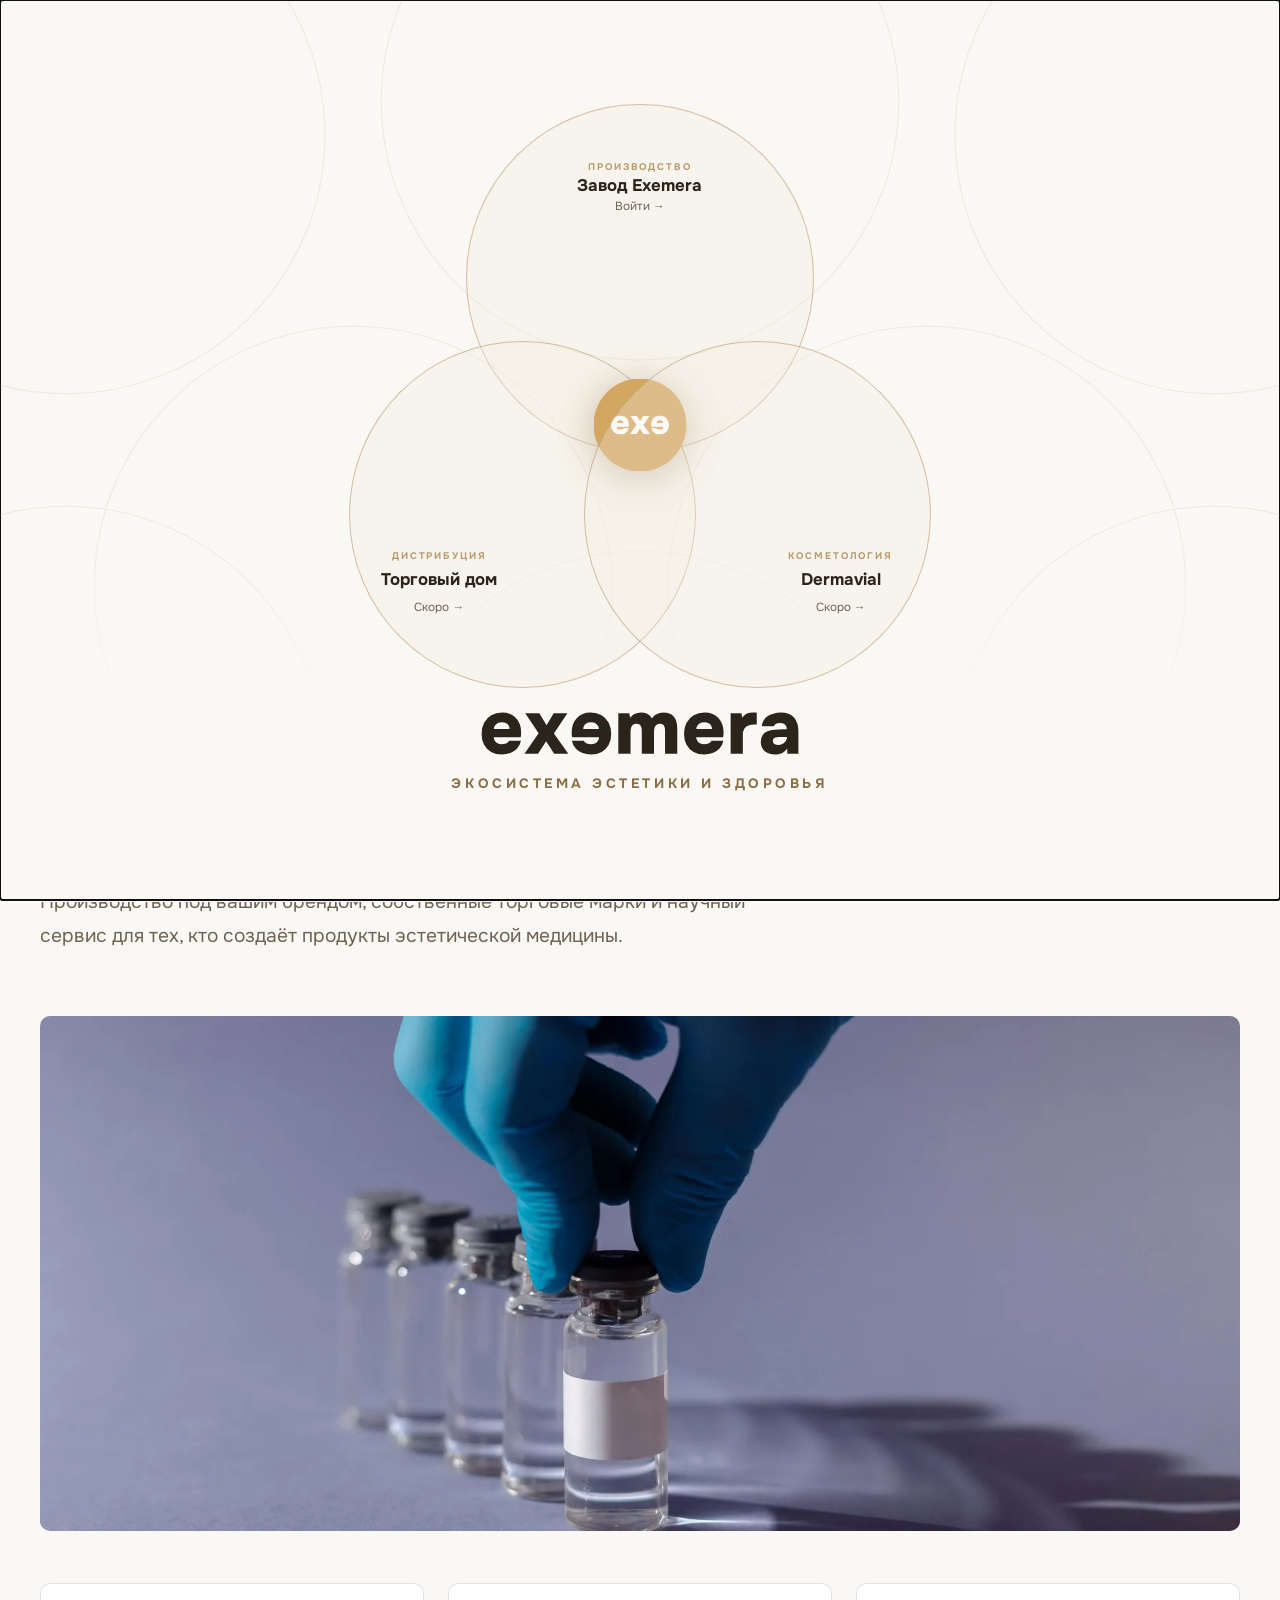
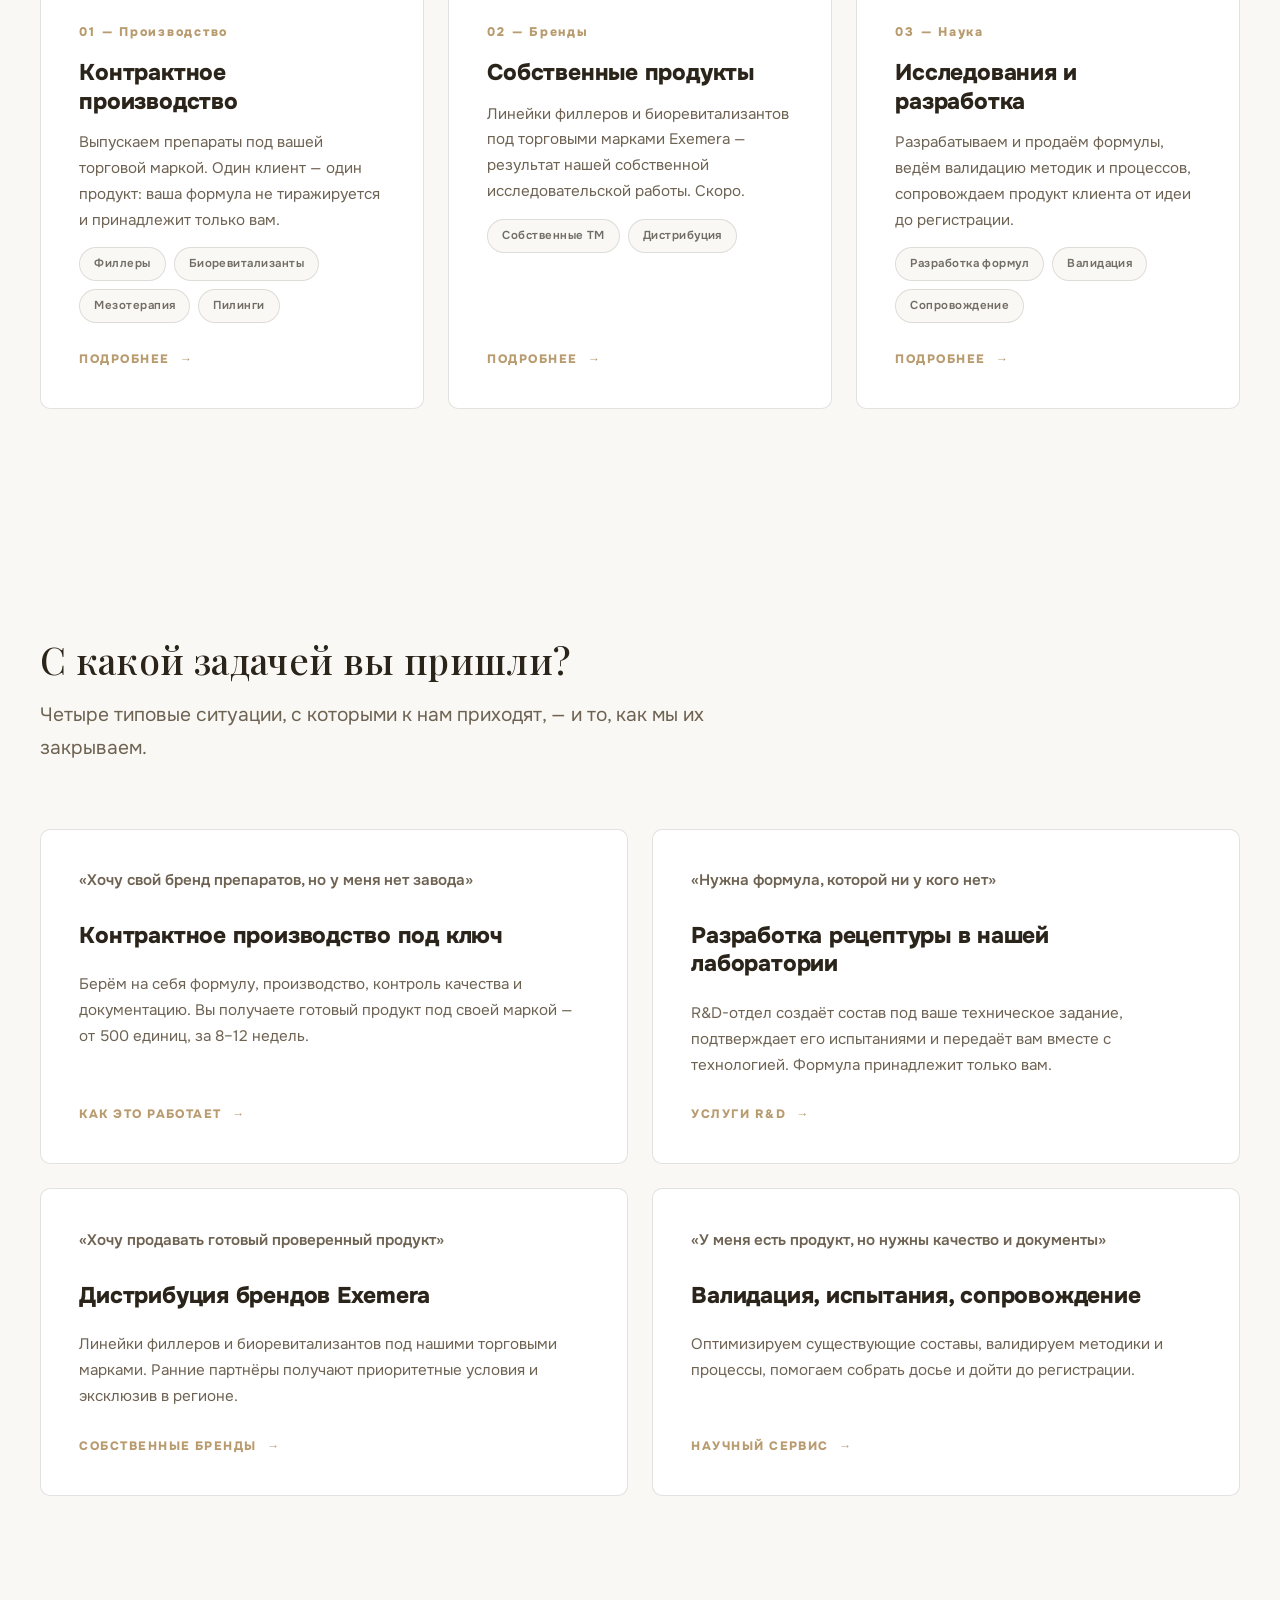
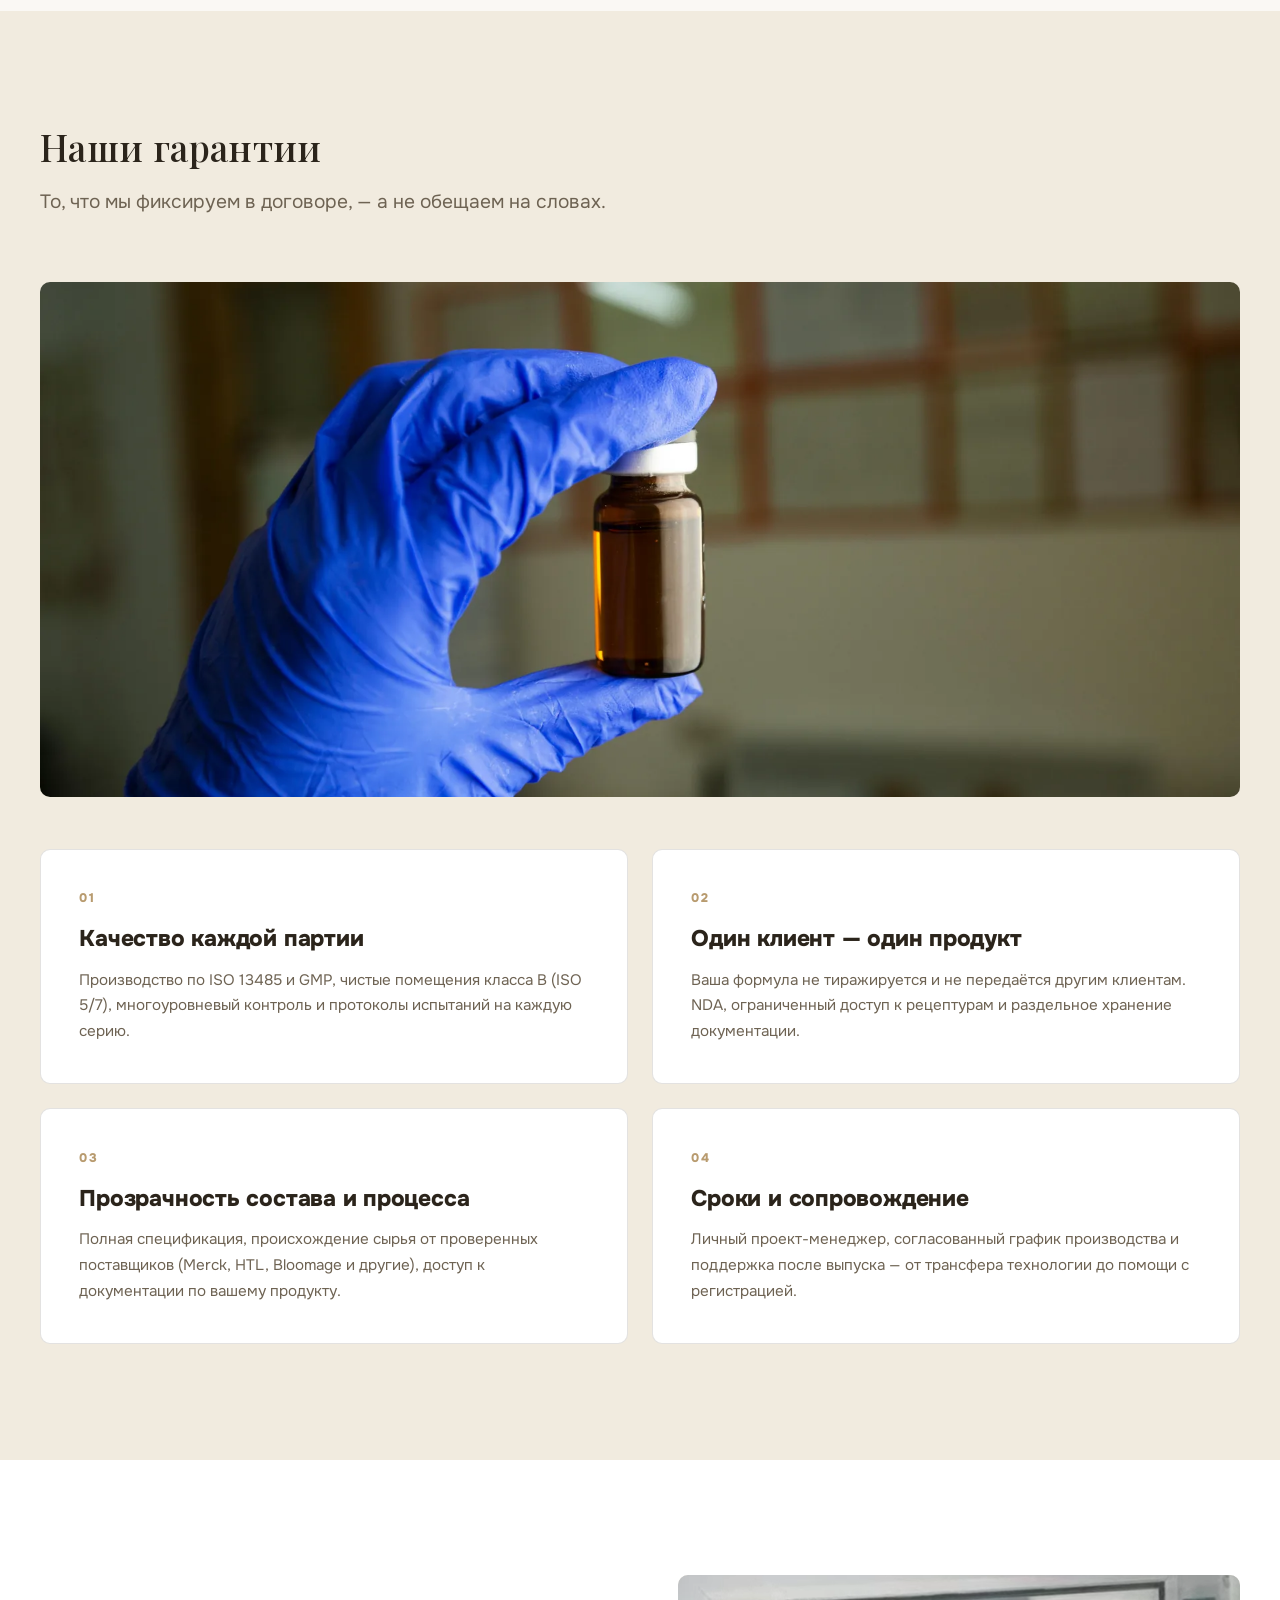
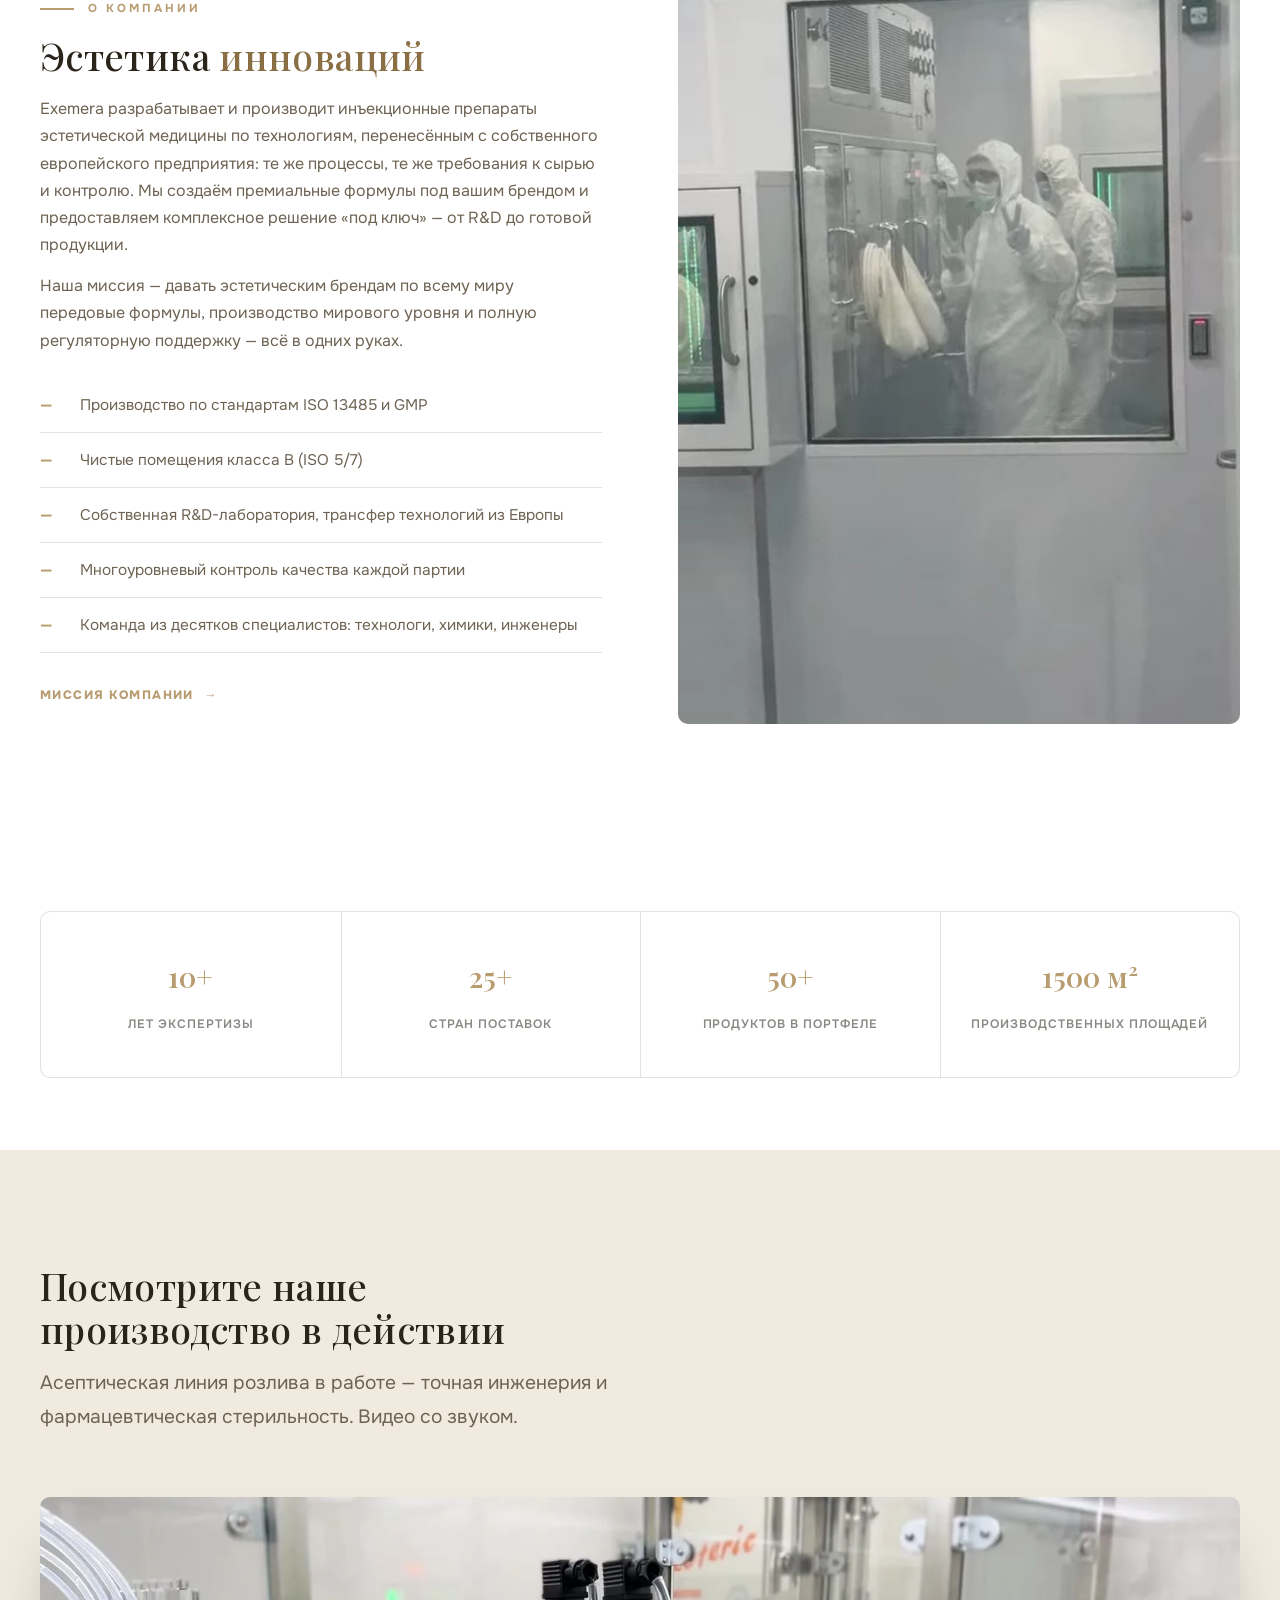
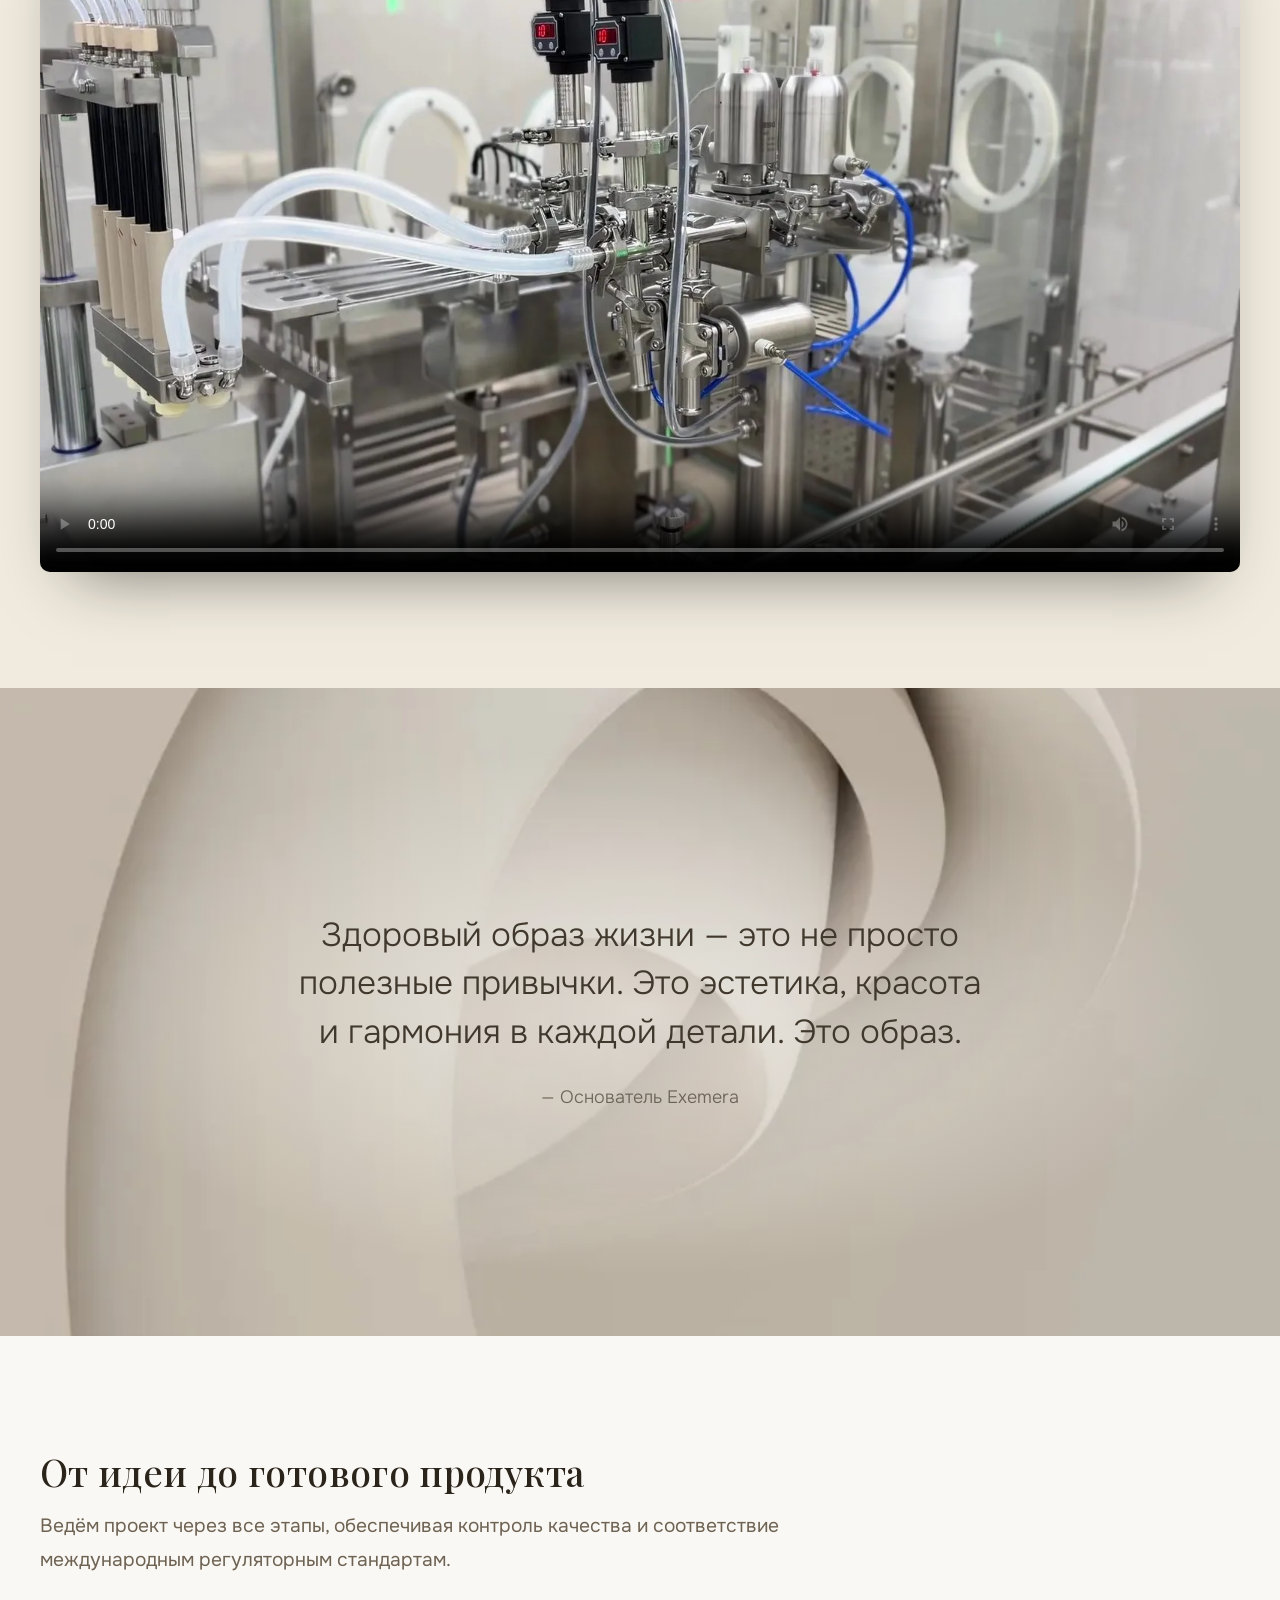
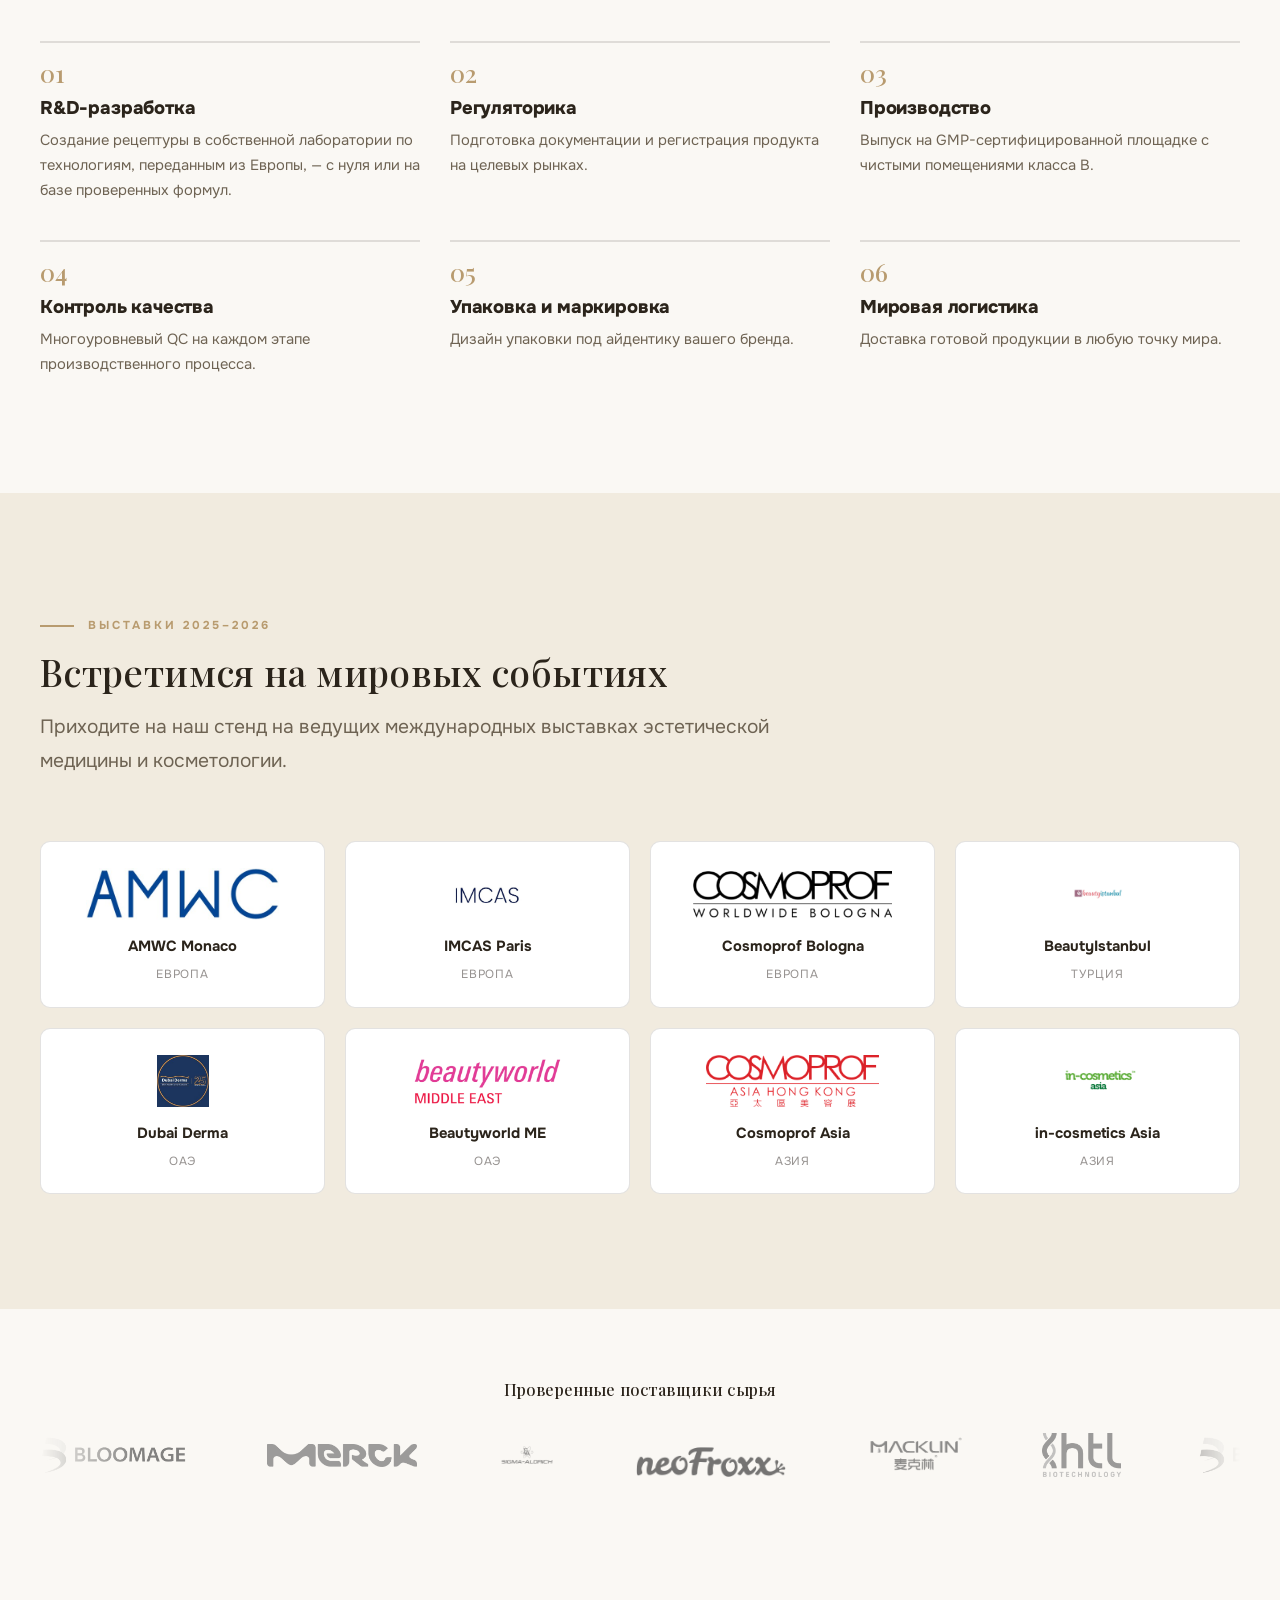
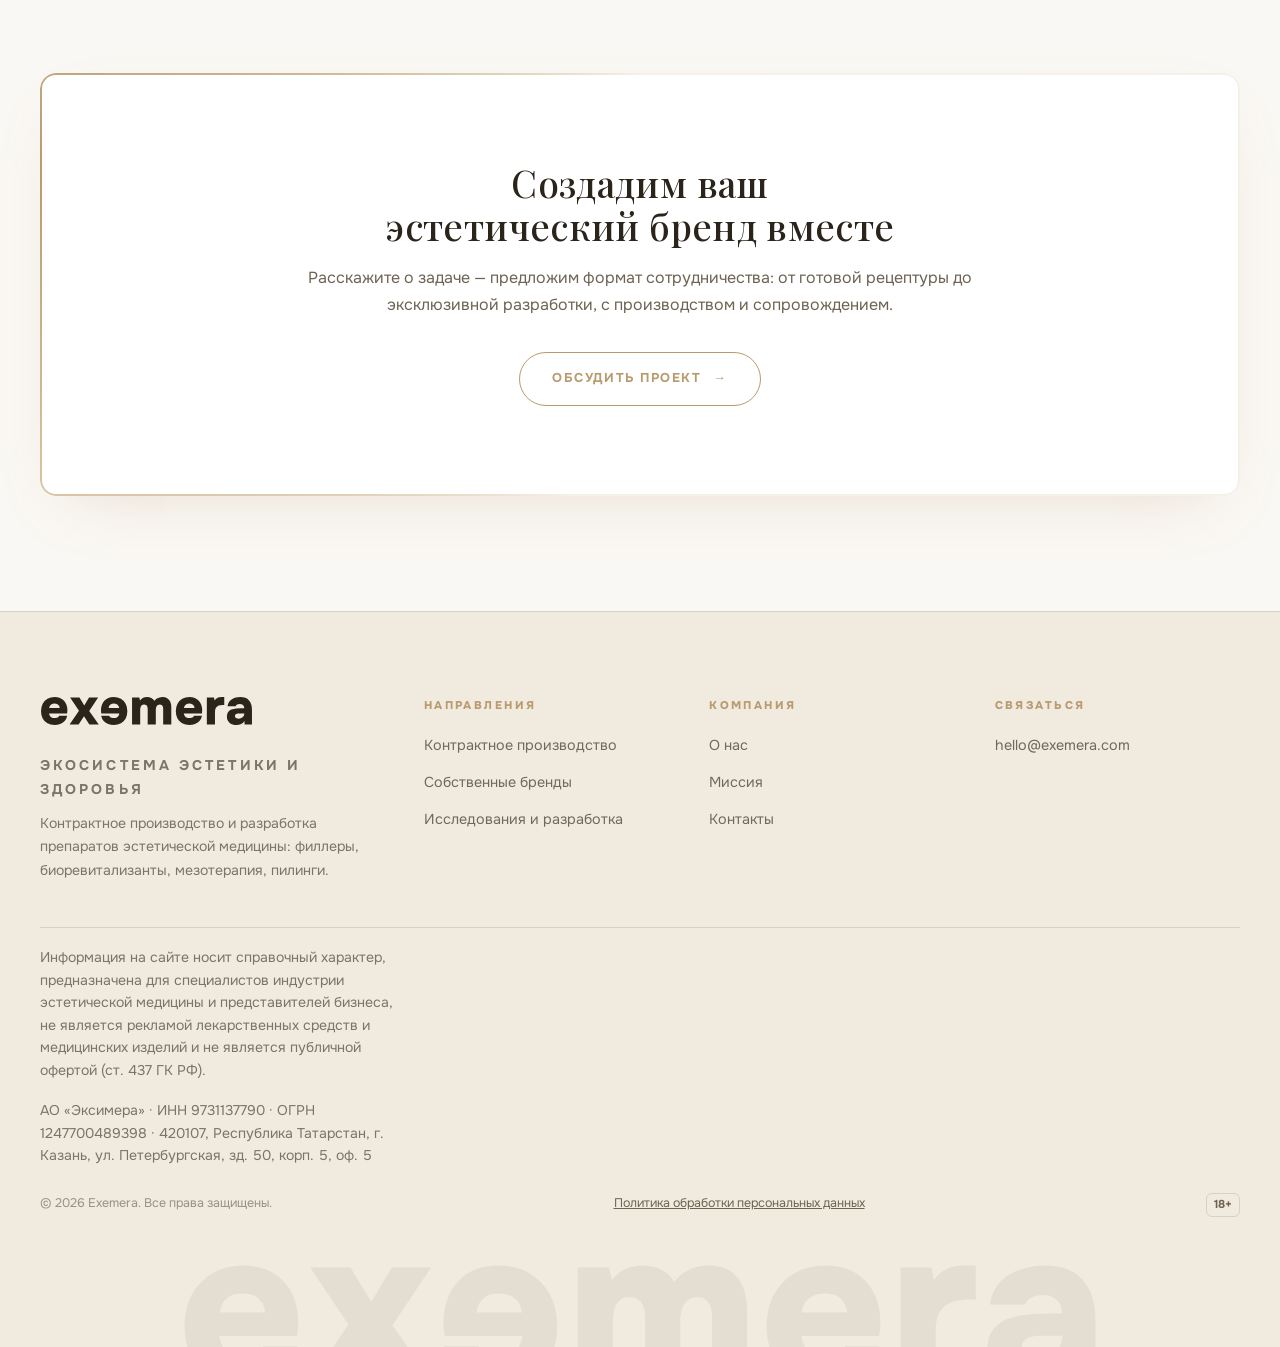
==== commit 474d5f63: "Гипотеза: фотография на фоне карточки «Линейка филлеров» Снимок шприца в геле поставлен фоном карточ" ====
--- a/index.html
+++ b/index.html
@@ -26,7 +26,7 @@
   <link rel="preload" href="assets/fonts/onest-var-latin.woff2" as="font" type="font/woff2" crossorigin>
   <link rel="preload" href="assets/img/hero-poster.webp" as="image" type="image/webp">
   <link rel="stylesheet" href="assets/fonts/fonts.css?v=e352fc31">
-  <link rel="stylesheet" href="css/style.css?v=eb272964">
+  <link rel="stylesheet" href="css/style.css?v=0801c9b7">
   <script type="application/ld+json">
 {
   "@context": "https://schema.org",
--- a/css/style.css
+++ b/css/style.css
@@ -828,6 +828,37 @@
   width: 200px; height: 200px;
   border-radius: 50%;
   background: var(--accent-faint);
+}
+
+/* --- гипотеза: карточка линейки с фотографией на фоне ---
+   Снимок бледный и холодный, текст на нём тонет, поэтому поверх лежит
+   вуаль из бумаги: слева почти плотная под текст, справа открывает шприц.
+   Золотой кружок ::after на фотографии не нужен — он спорит с кадром. */
+.soon-card--photo {
+  background: url("../assets/img/filler-syringe.webp") right center / cover no-repeat, var(--white);
+  border-color: rgba(43, 36, 27, 0.18);
+}
+.soon-card--photo::after { display: none; }
+.soon-card--photo::before {
+  content: "";
+  position: absolute;
+  inset: 0;
+  pointer-events: none;
+  background: linear-gradient(100deg,
+    rgba(250, 248, 244, 0.97) 0%,
+    rgba(250, 248, 244, 0.92) 42%,
+    rgba(250, 248, 244, 0.62) 70%,
+    rgba(250, 248, 244, 0.28) 100%);
+}
+.soon-card--photo > * { position: relative; z-index: 1; }
+@media (max-width: 760px) {
+  /* на узкой карточке кадр уходит в фон целиком, читаемость важнее картинки */
+  .soon-card--photo::before {
+    background: linear-gradient(180deg,
+      rgba(250, 248, 244, 0.96) 0%,
+      rgba(250, 248, 244, 0.9) 60%,
+      rgba(250, 248, 244, 0.62) 100%);
+  }
 }
 .soon-card .badge {
   display: inline-block;
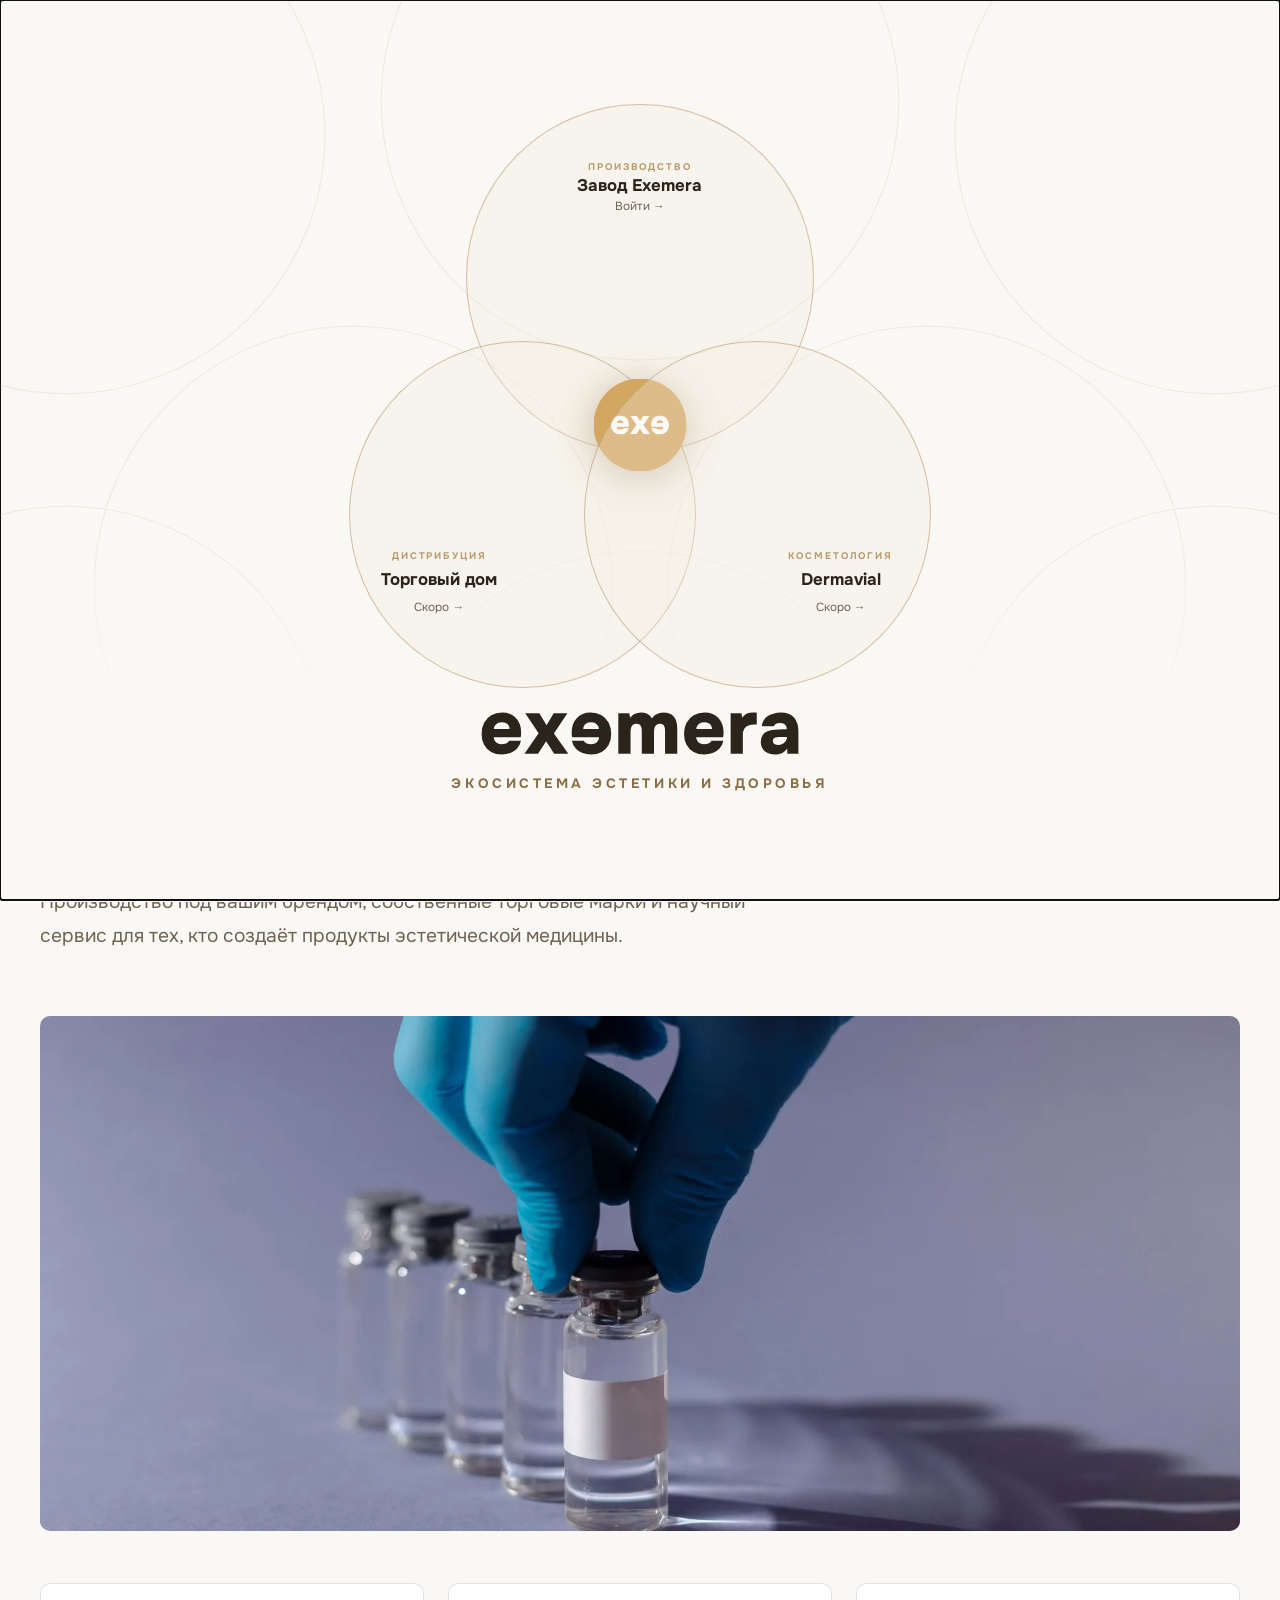
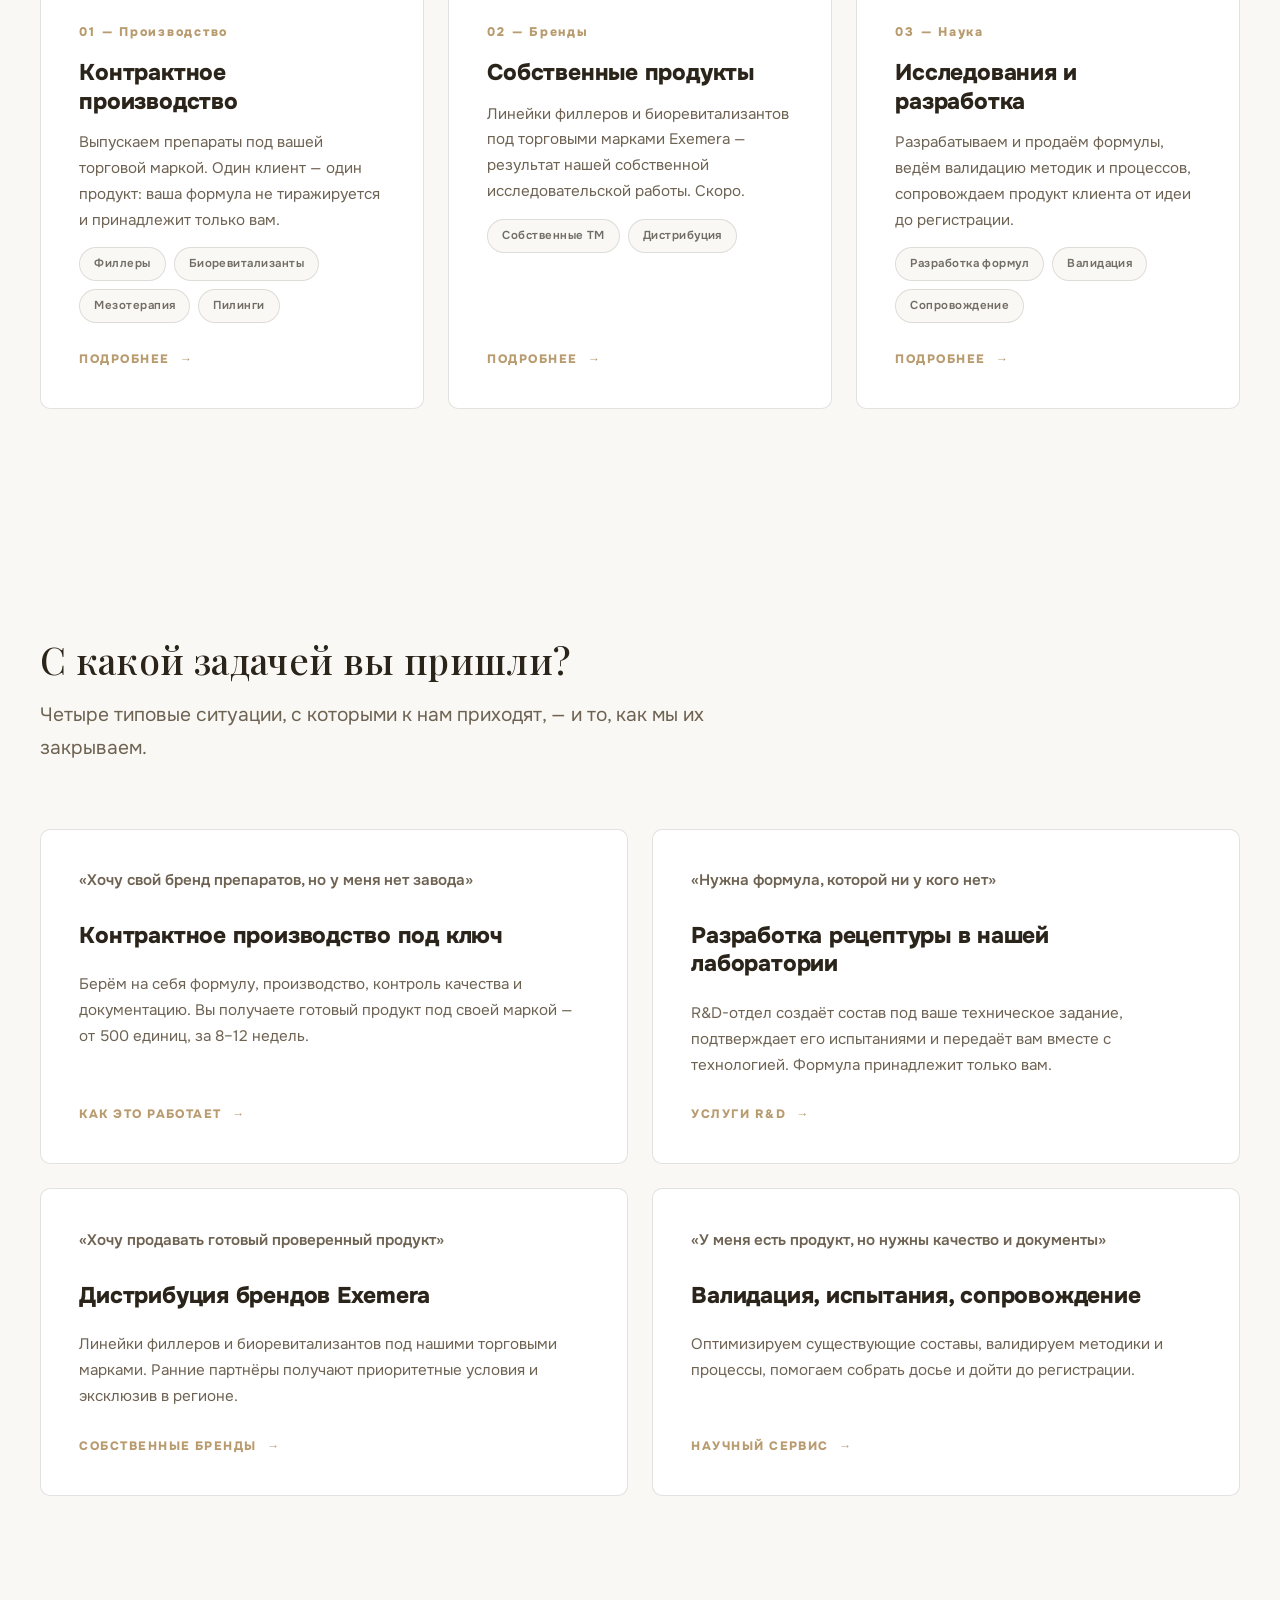
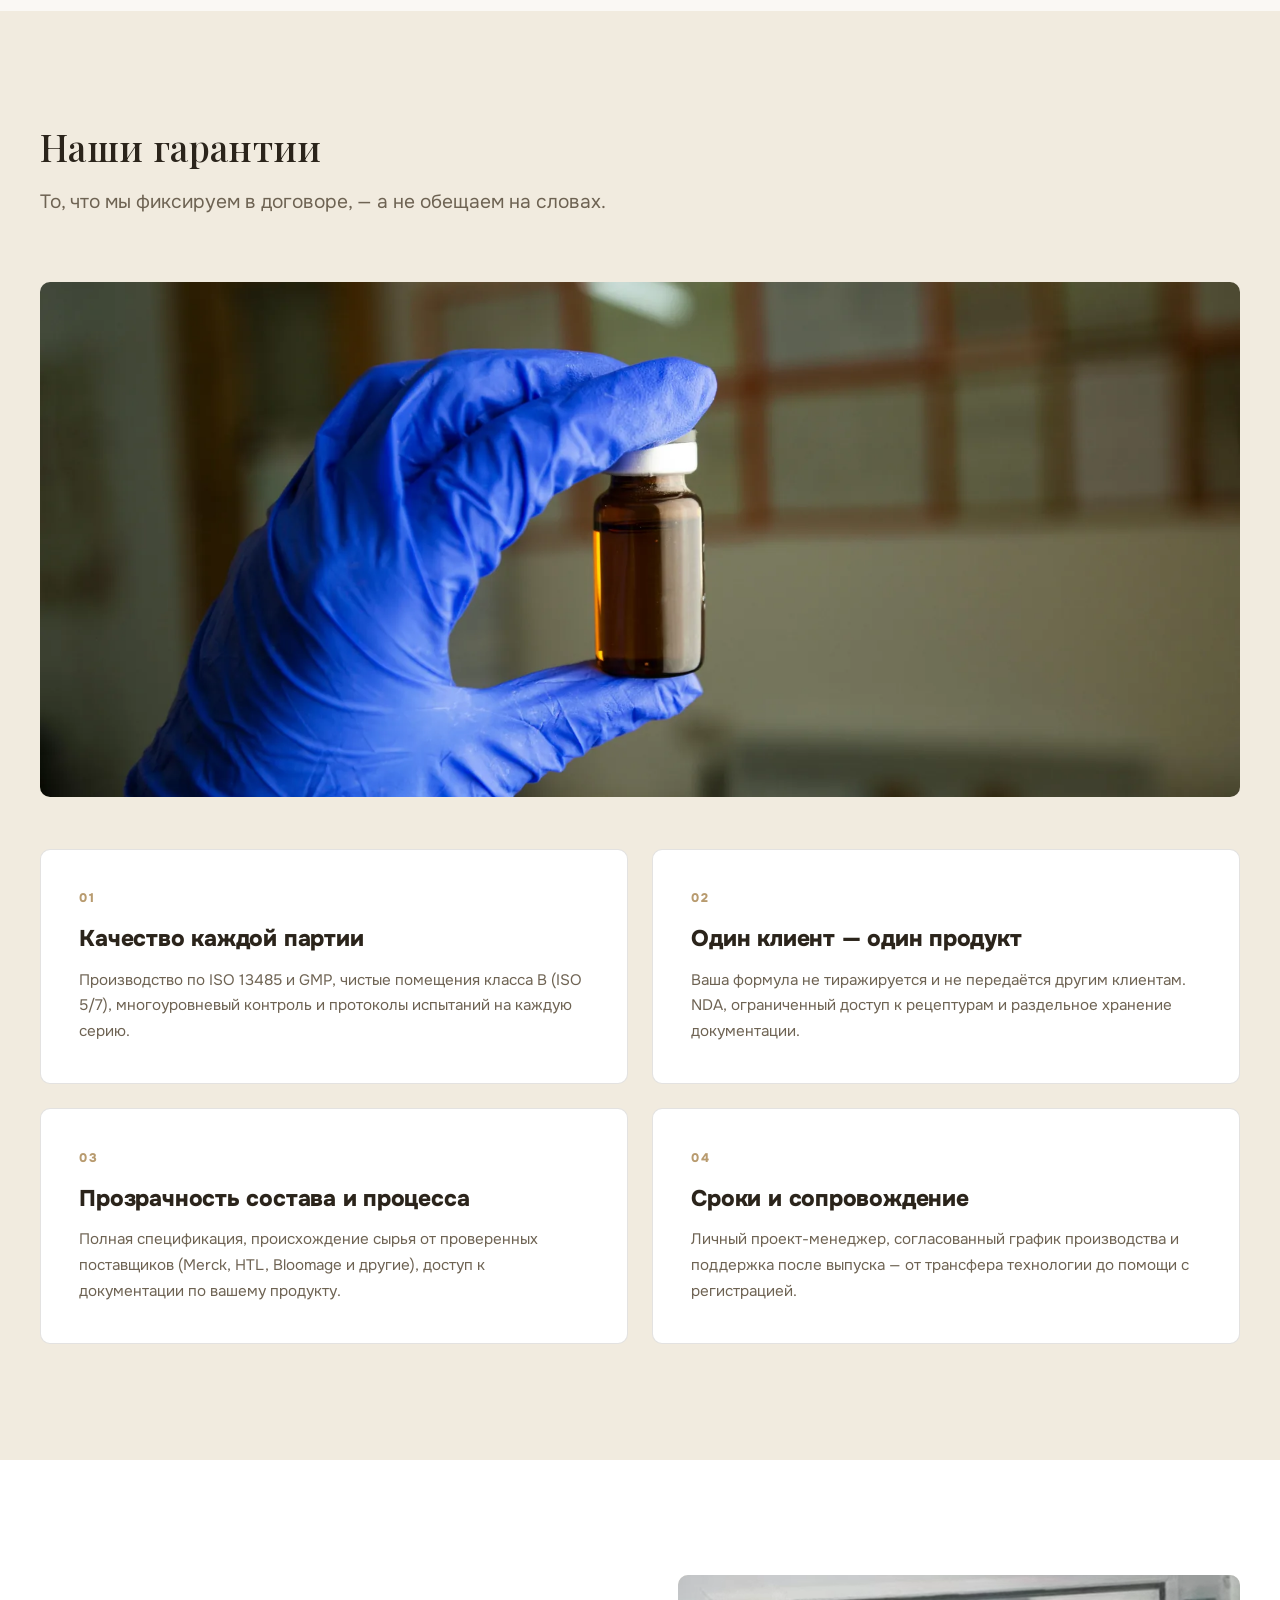
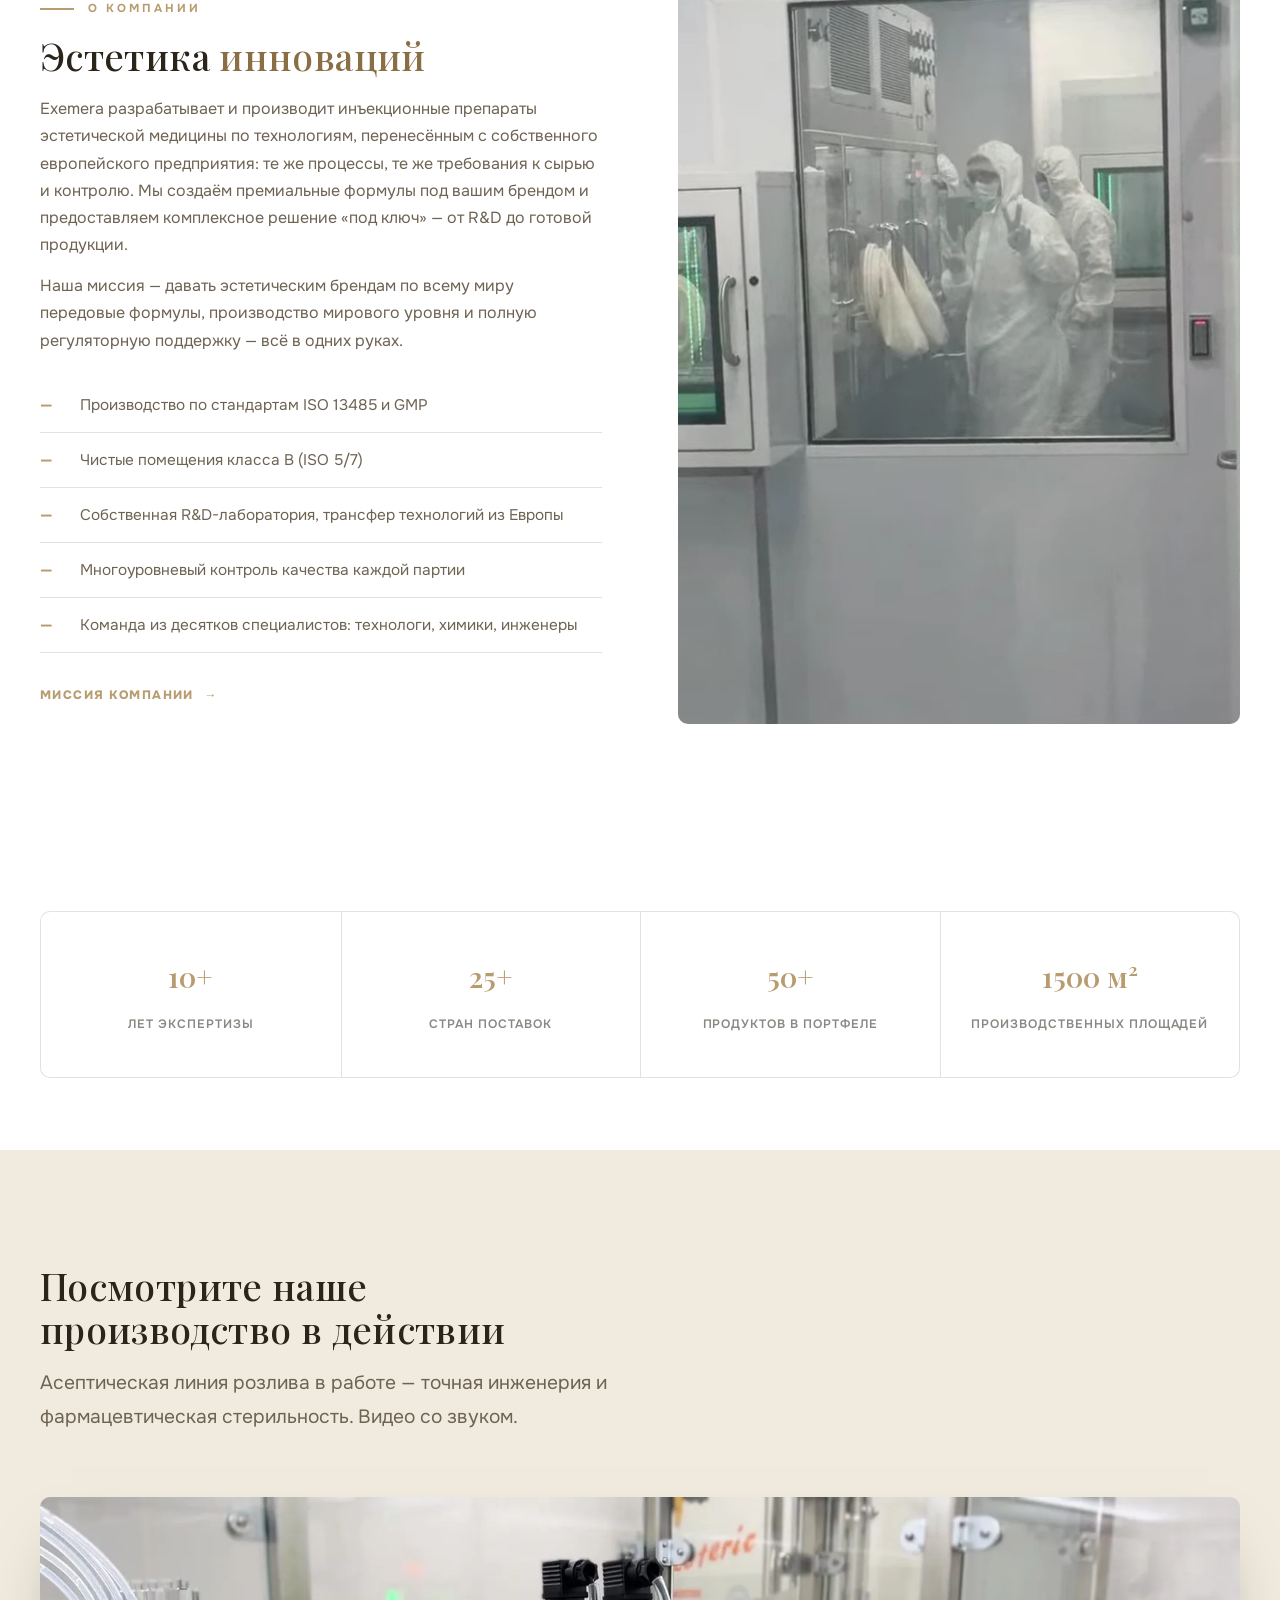
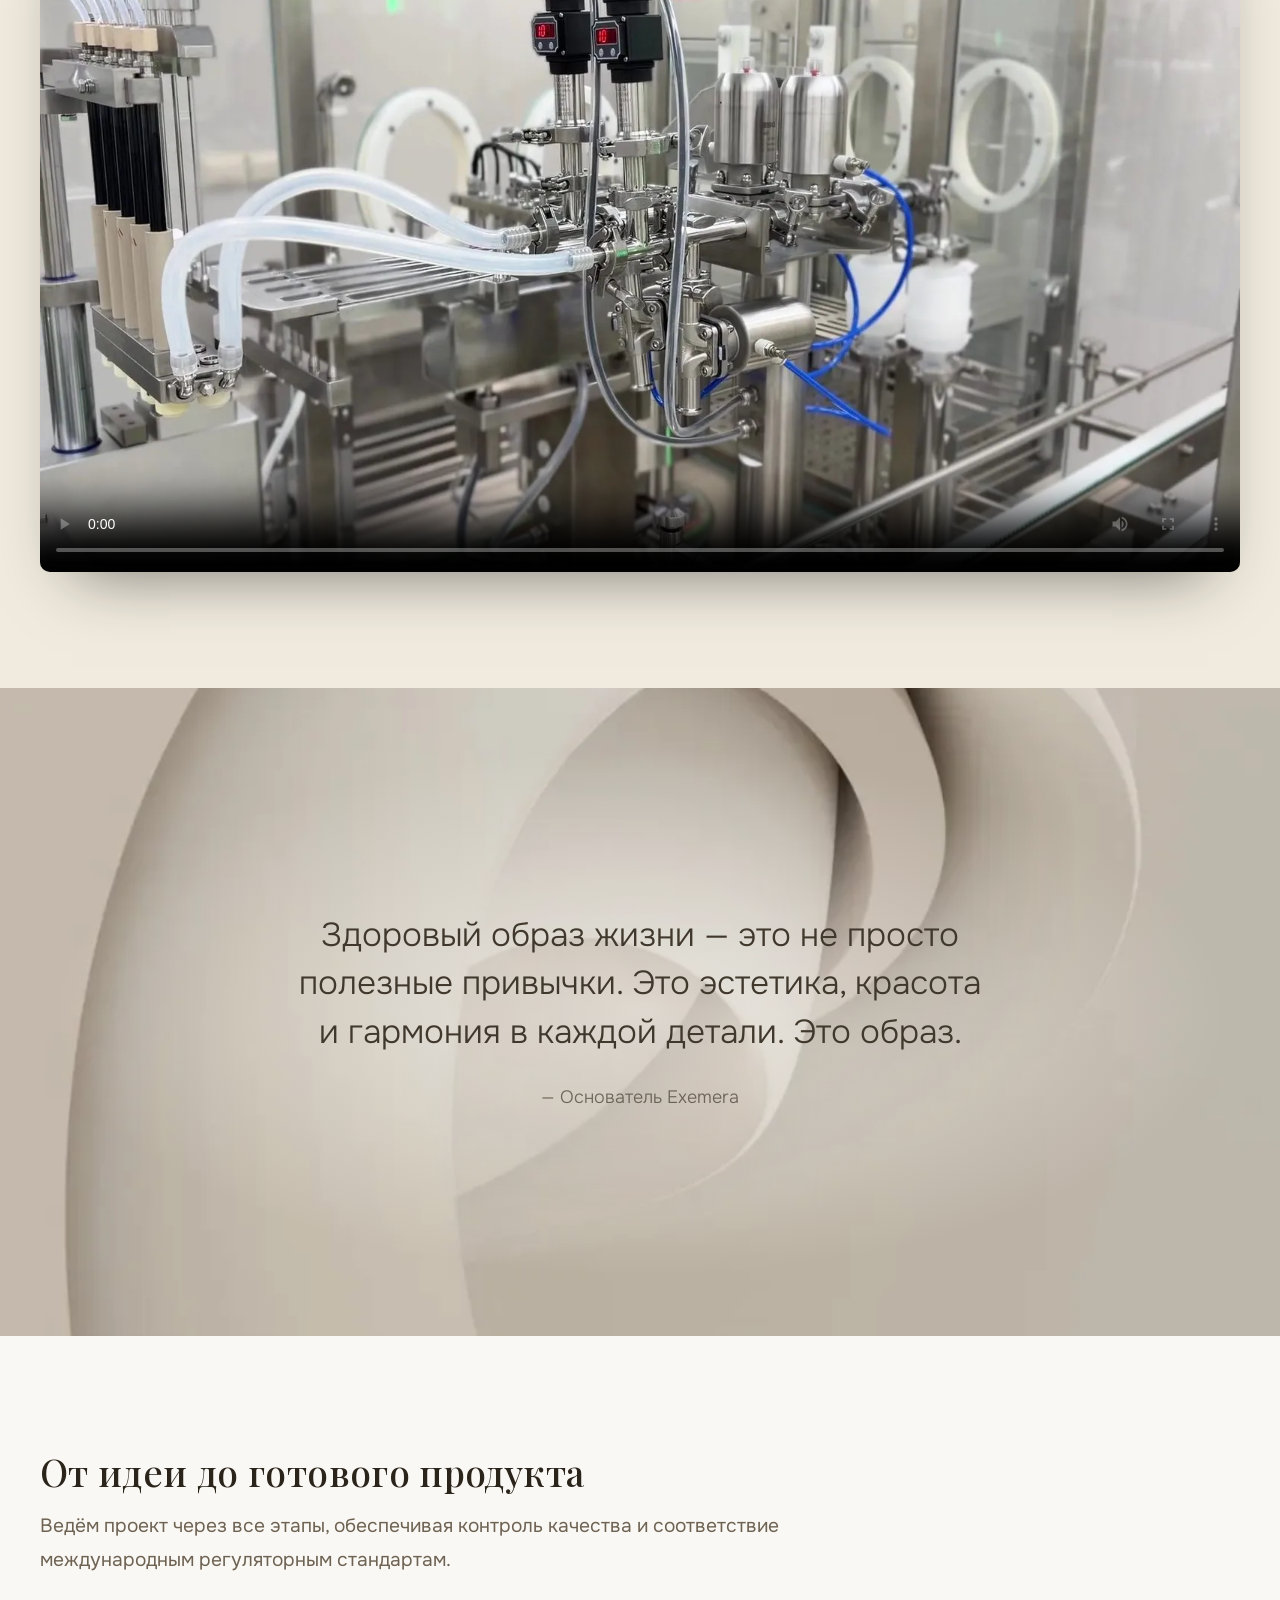
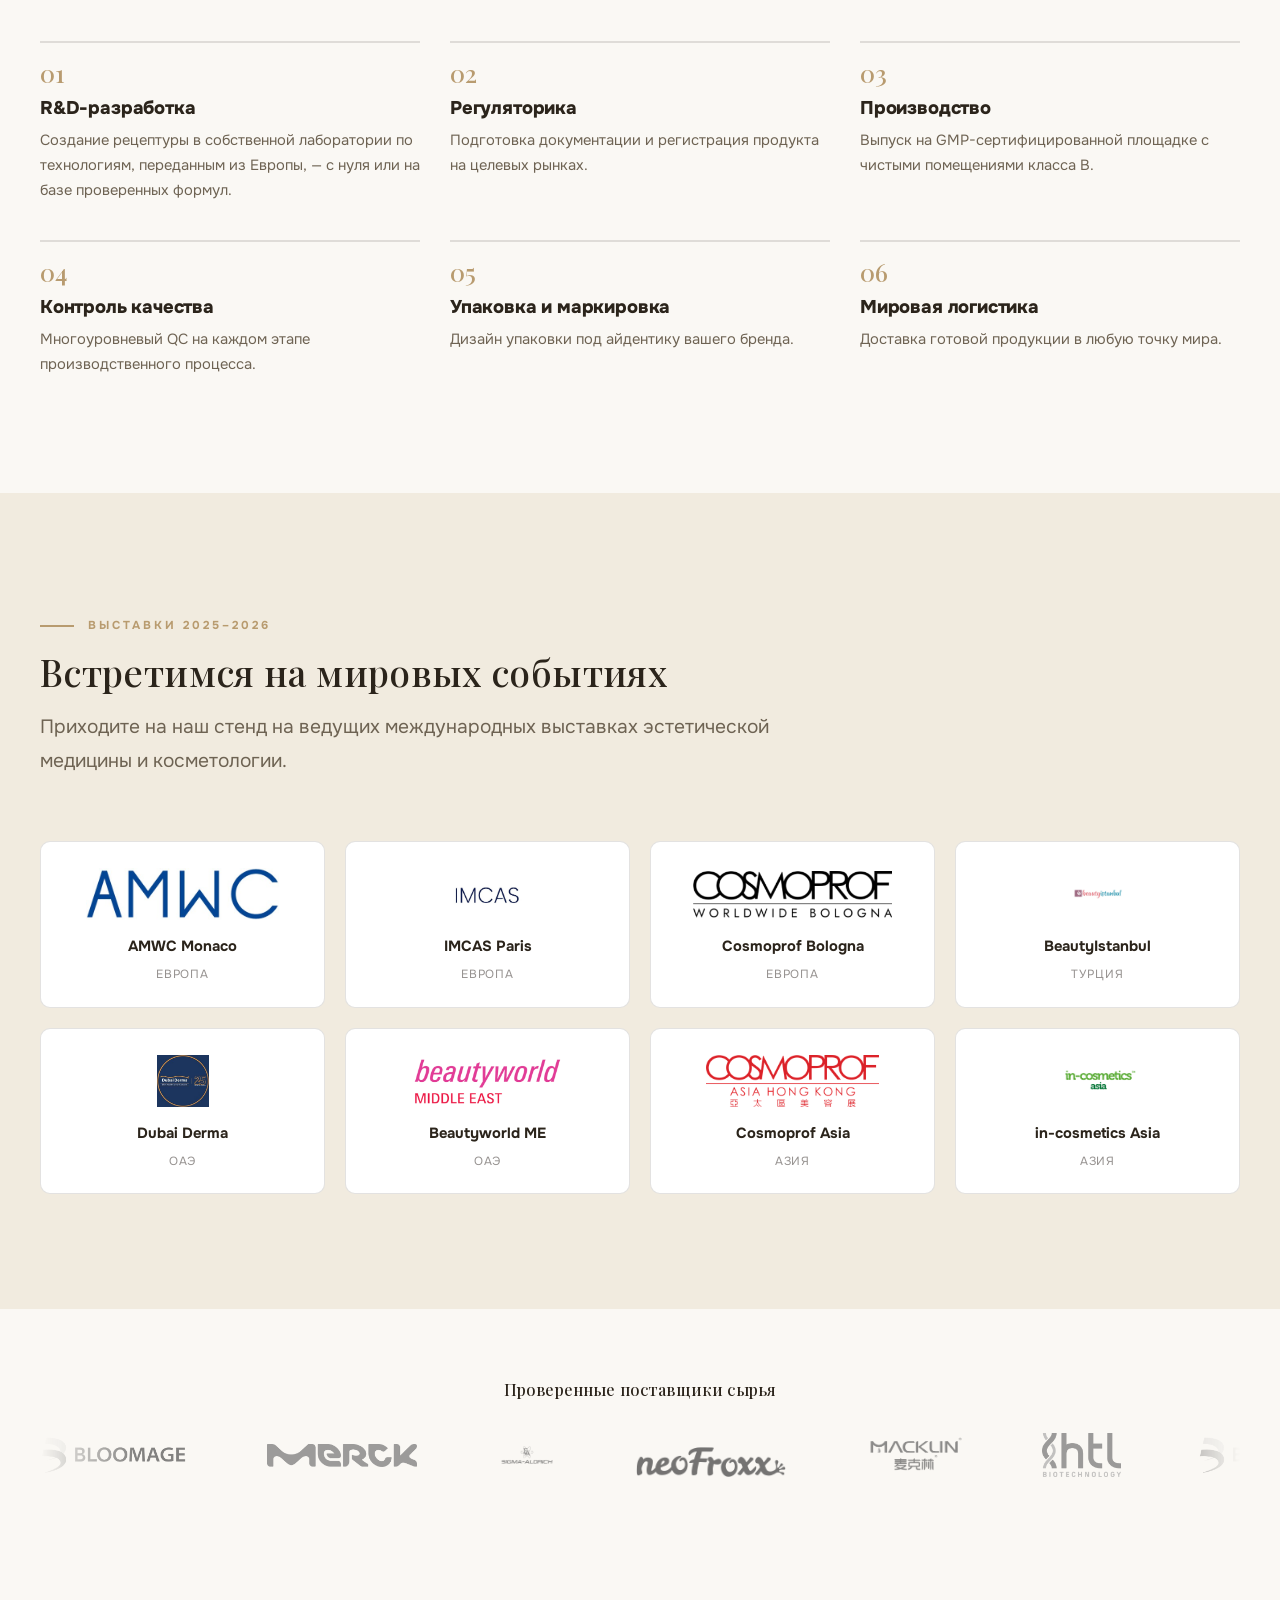
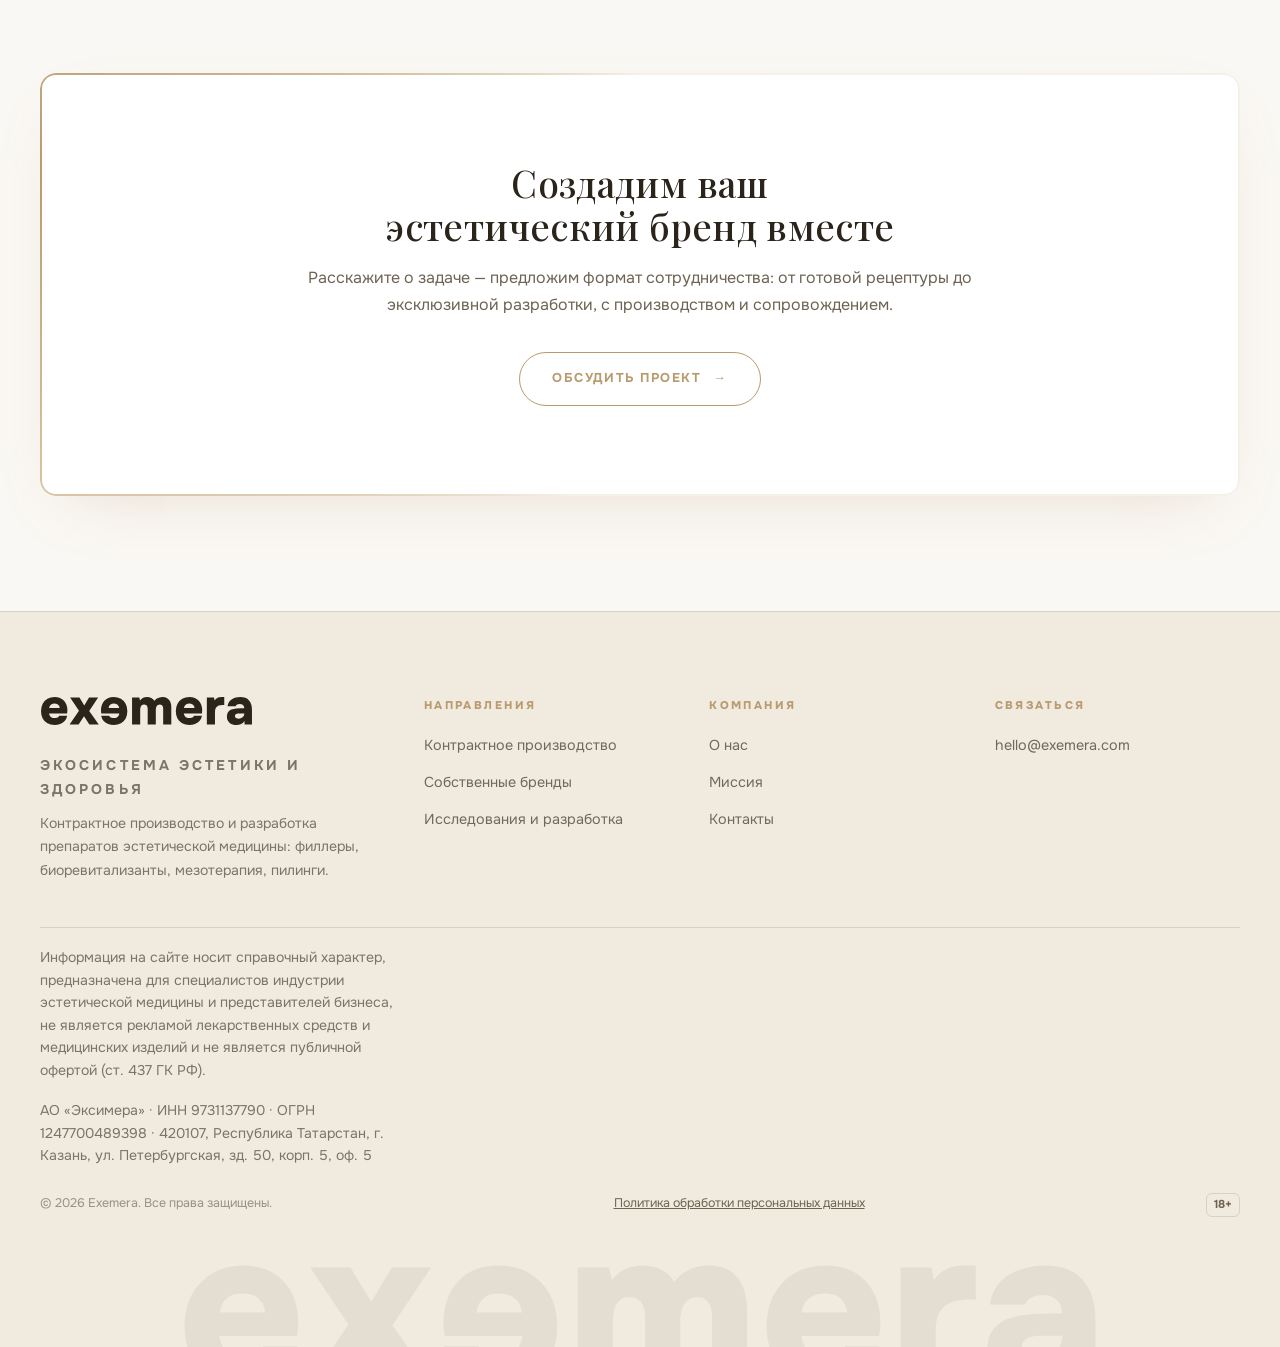
==== commit 15454f74: "Метрика: цели для обращений и альтернативные домены Яндекса в CSP Счётчик до сих пор считал только п" ====
--- a/index.html
+++ b/index.html
@@ -6,7 +6,7 @@
   <title>Exemera — контрактное производство инъекционной эстетики</title>
   <meta name="description" content="Exemera — экосистема эстетики и здоровья: контрактное производство филлеров, биоревитализантов, мезотерапии и пилингов под вашим брендом. R&D-лаборатория, ISO 13485 / GMP.">
   <link rel="icon" href="assets/img/exemera-mark.svg" type="image/svg+xml">
-  <meta http-equiv="Content-Security-Policy" content="default-src 'self'; script-src 'self' https://mc.yandex.ru https://yastatic.net; style-src 'self' 'unsafe-inline'; img-src 'self' data: https://mc.yandex.ru; font-src 'self'; media-src 'self'; connect-src 'self' https://mc.yandex.ru https://mc.webvisor.com https://mc.webvisor.org wss://mc.yandex.ru wss://mc.webvisor.com; child-src blob: https://mc.yandex.ru; frame-src blob: https://mc.yandex.ru; worker-src blob:; object-src 'none'; base-uri 'self'; form-action 'self' mailto:">
+  <meta http-equiv="Content-Security-Policy" content="default-src 'self'; script-src 'self' https://mc.yandex.ru https://yastatic.net; style-src 'self' 'unsafe-inline'; img-src 'self' data: https://mc.yandex.ru https://mc.yandex.com https://mc.yandex.md; font-src 'self'; media-src 'self'; connect-src 'self' https://mc.yandex.ru https://mc.webvisor.com https://mc.webvisor.org wss://mc.yandex.ru wss://mc.webvisor.com https://mc.yandex.com https://mc.yandex.md; child-src blob: https://mc.yandex.ru https://mc.yandex.com https://mc.yandex.md; frame-src blob: https://mc.yandex.ru https://mc.yandex.com https://mc.yandex.md; worker-src blob:; object-src 'none'; base-uri 'self'; form-action 'self' mailto:">
   <meta name="referrer" content="strict-origin-when-cross-origin">
   <link rel="canonical" href="https://exemera.com/">
   <meta property="og:type" content="website">
@@ -26,7 +26,7 @@
   <link rel="preload" href="assets/fonts/onest-var-latin.woff2" as="font" type="font/woff2" crossorigin>
   <link rel="preload" href="assets/img/hero-poster.webp" as="image" type="image/webp">
   <link rel="stylesheet" href="assets/fonts/fonts.css?v=e352fc31">
-  <link rel="stylesheet" href="css/style.css?v=0801c9b7">
+  <link rel="stylesheet" href="css/style.css?v=eb272964">
   <script type="application/ld+json">
 {
   "@context": "https://schema.org",
@@ -439,6 +439,6 @@
   </div>
 </footer>
 
-<script src="js/main.js?v=a50e9c19"></script>
+<script src="js/main.js?v=eca2ab83"></script>
 </body>
 </html>
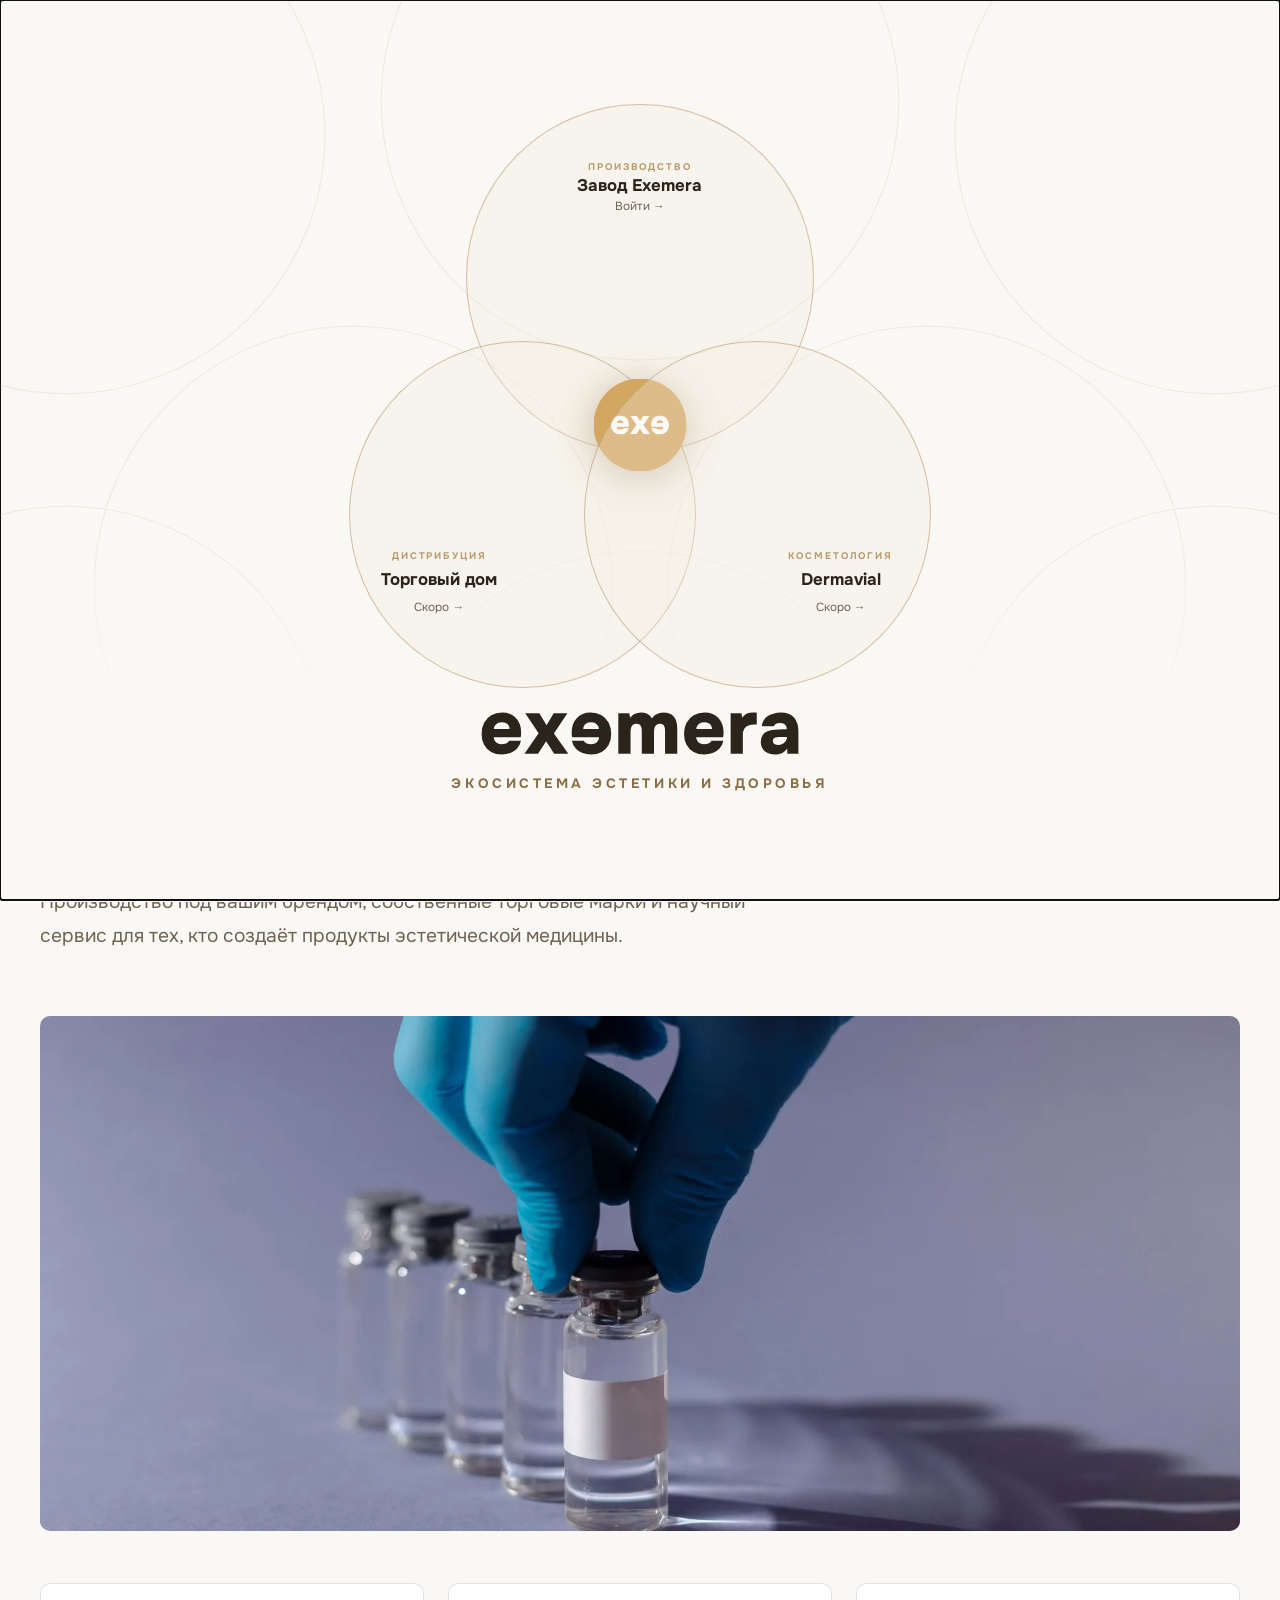
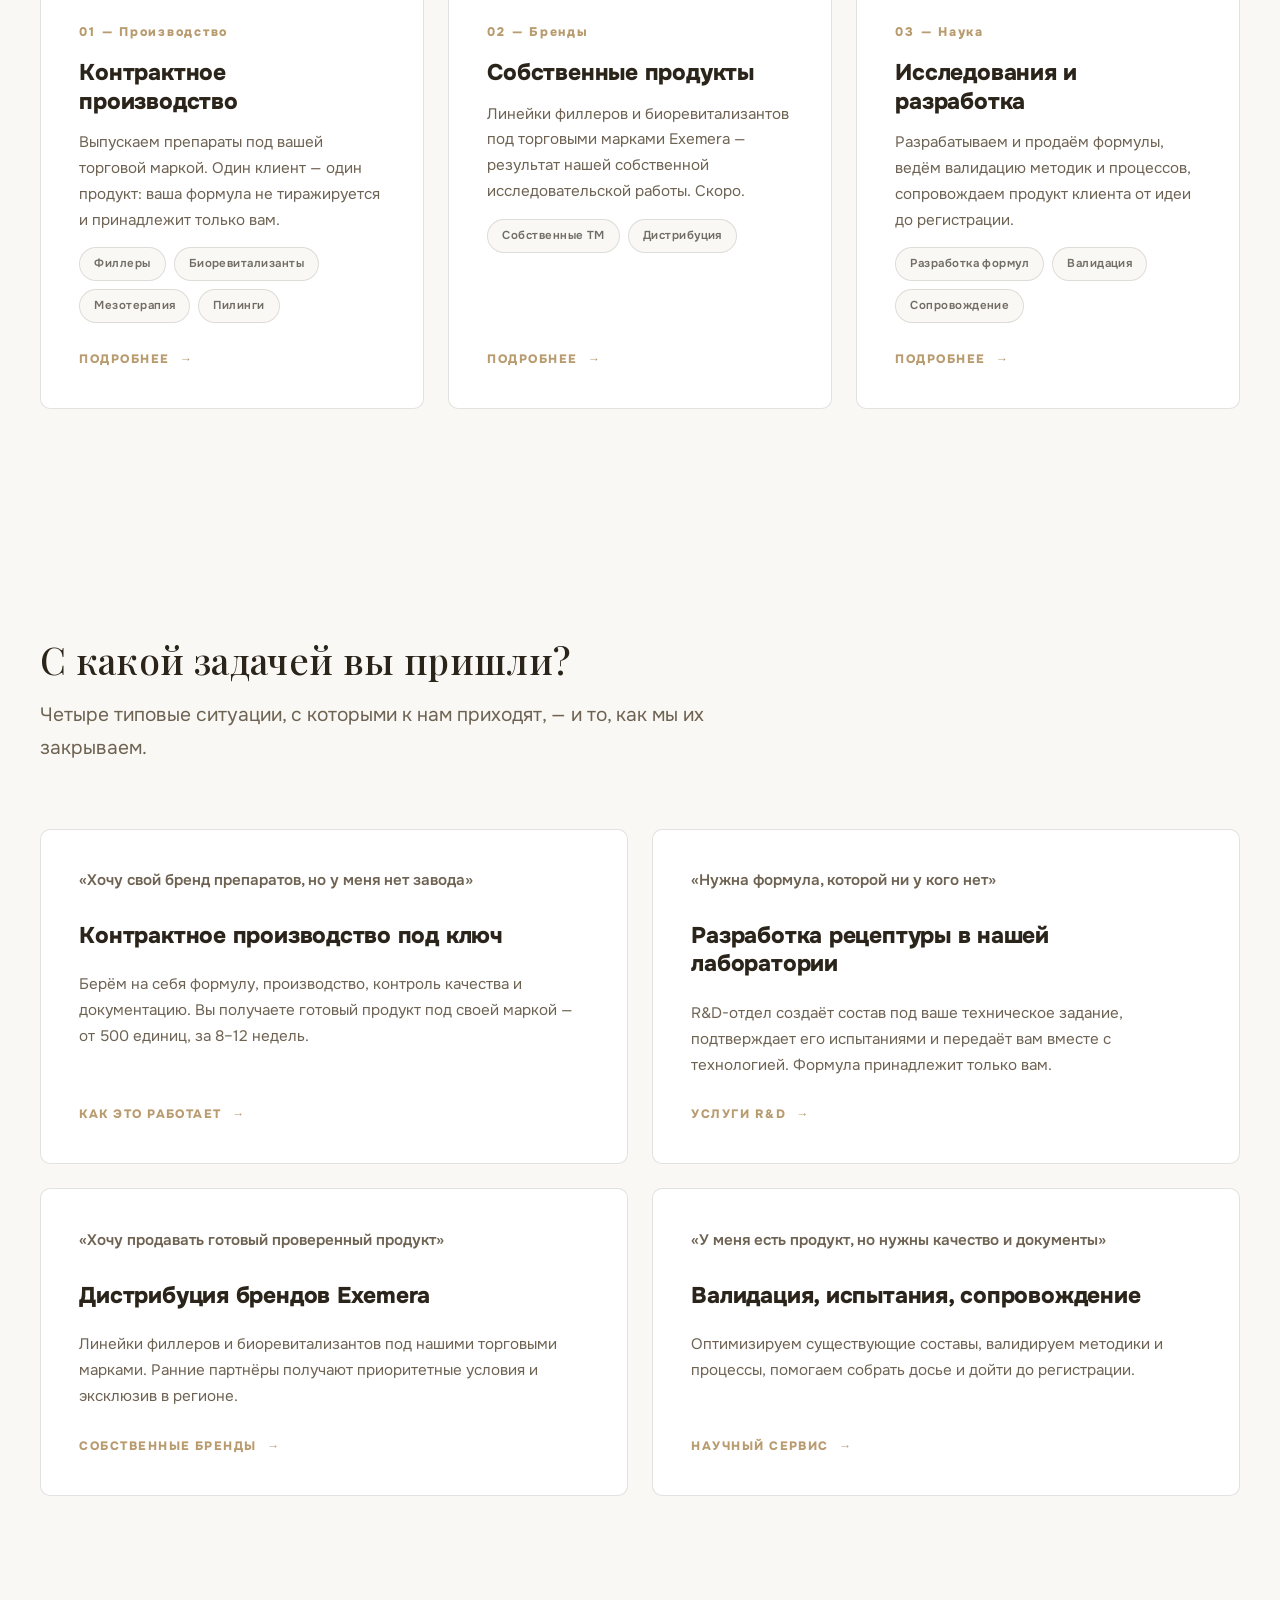
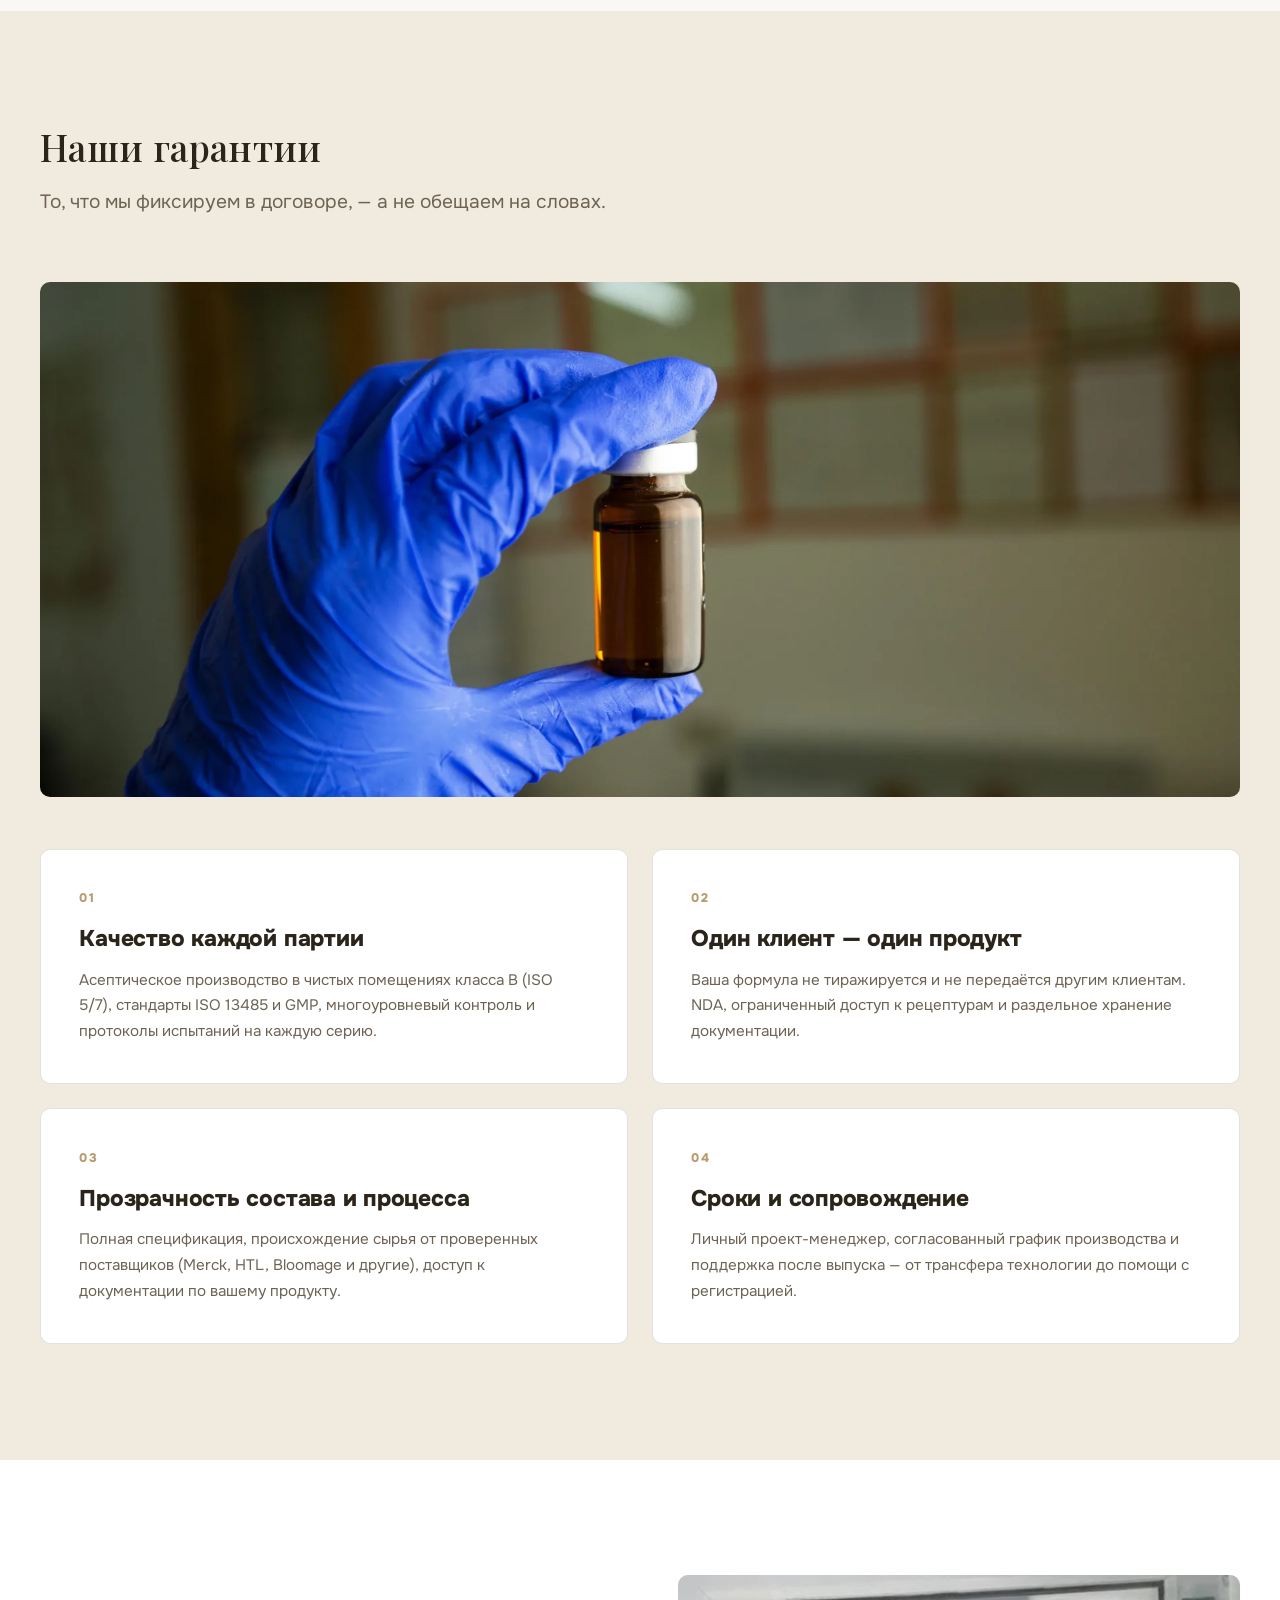
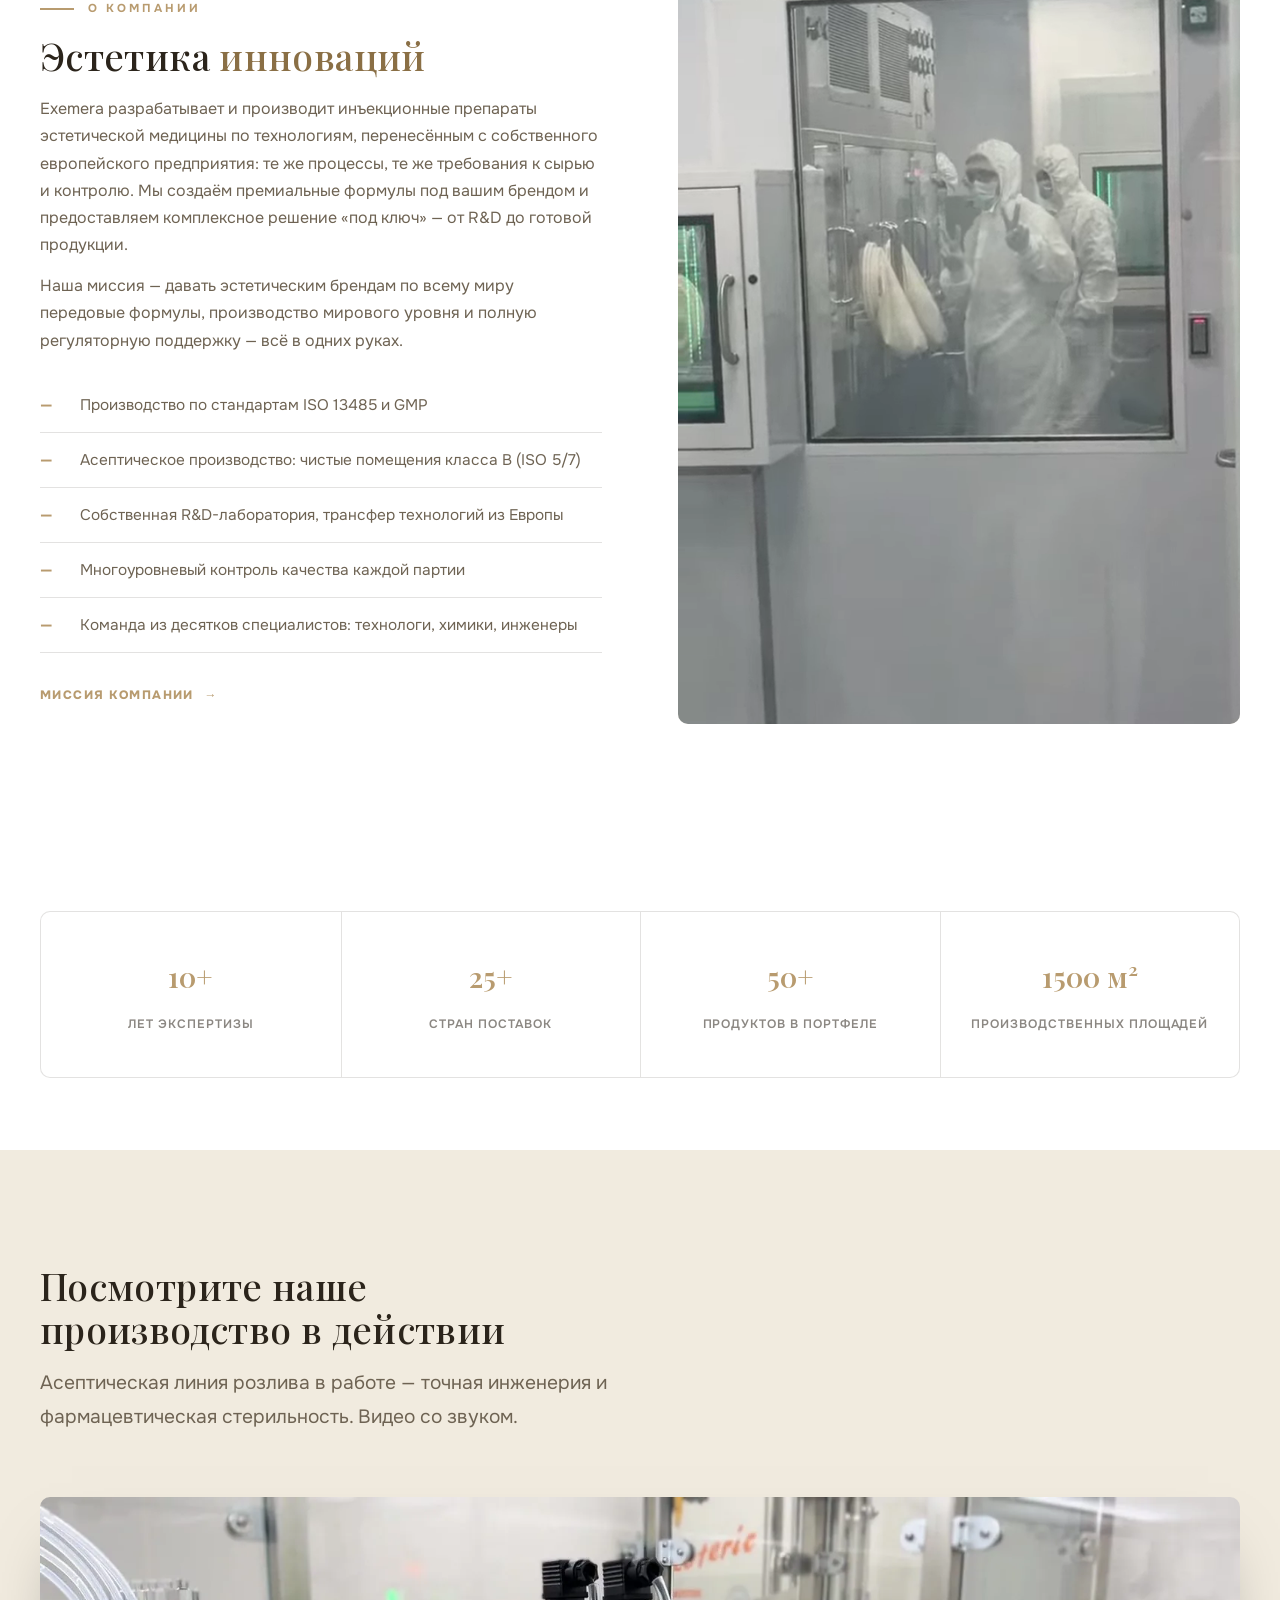
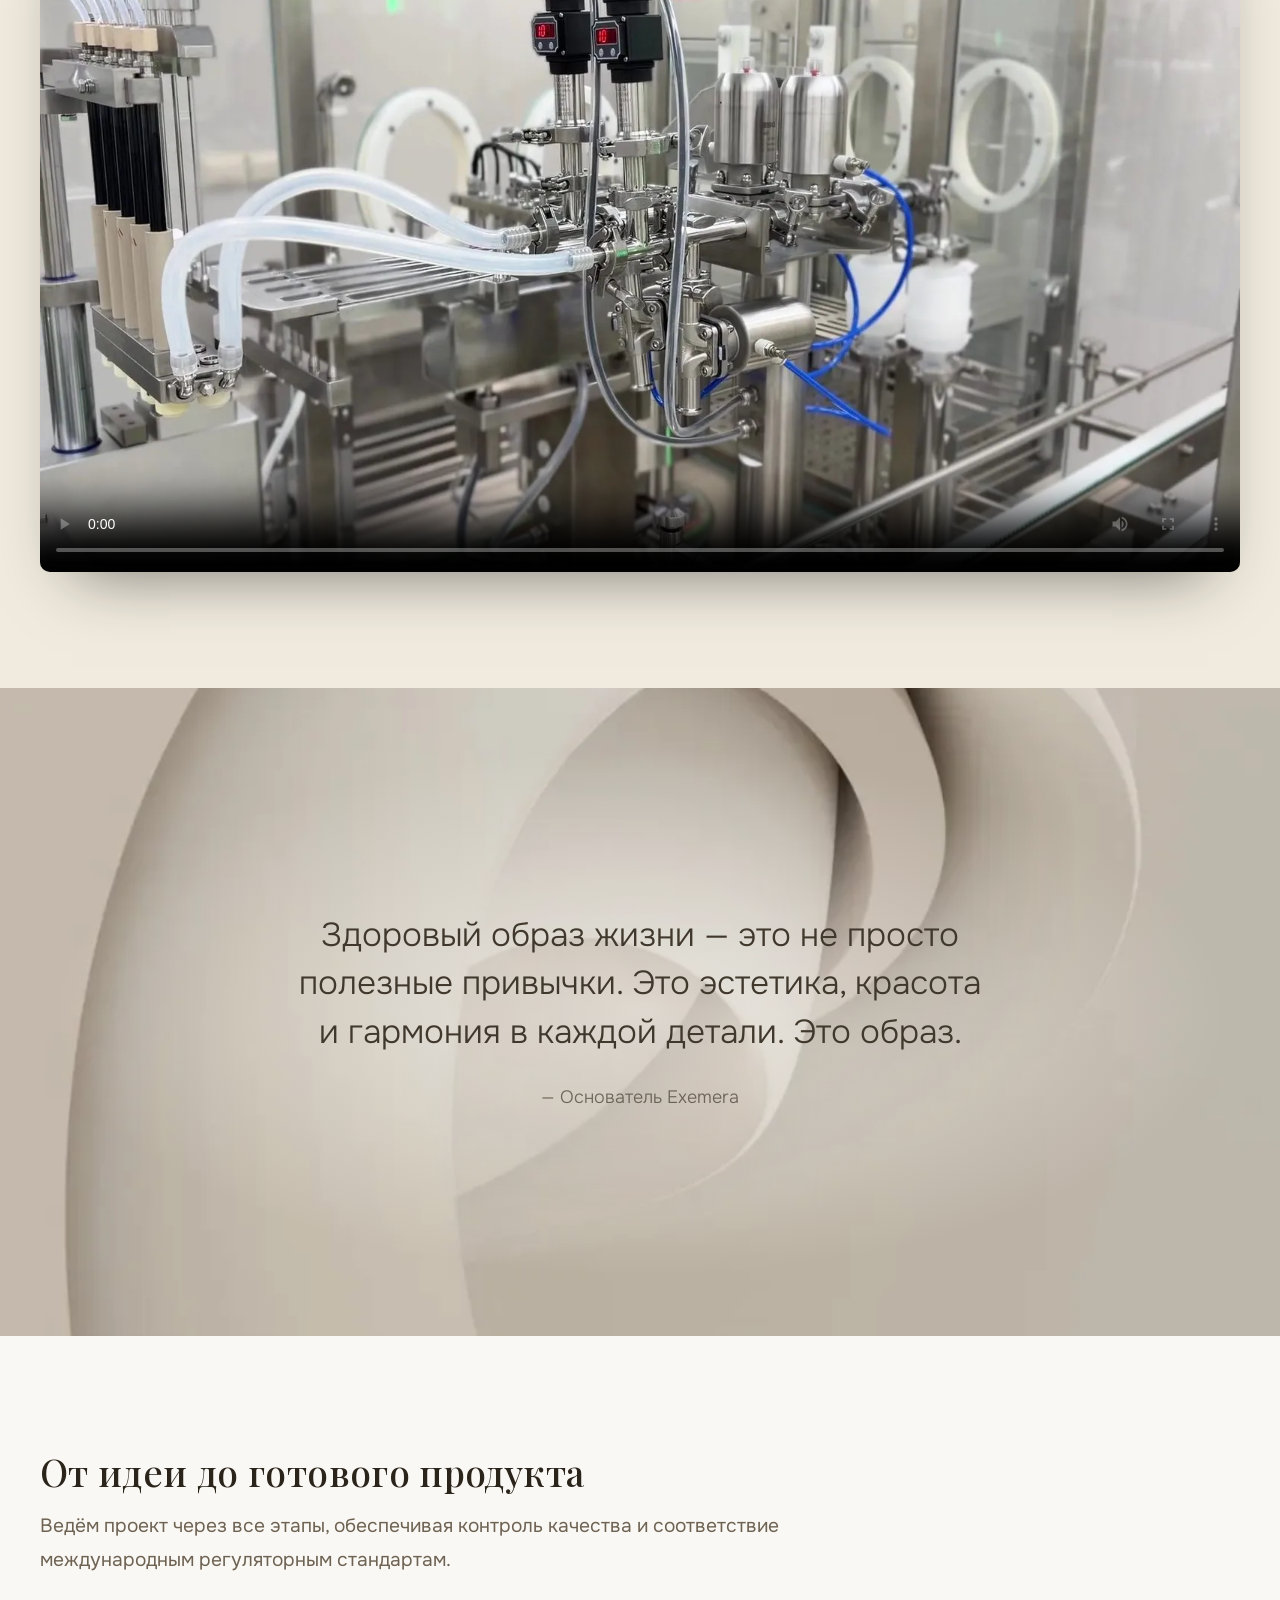
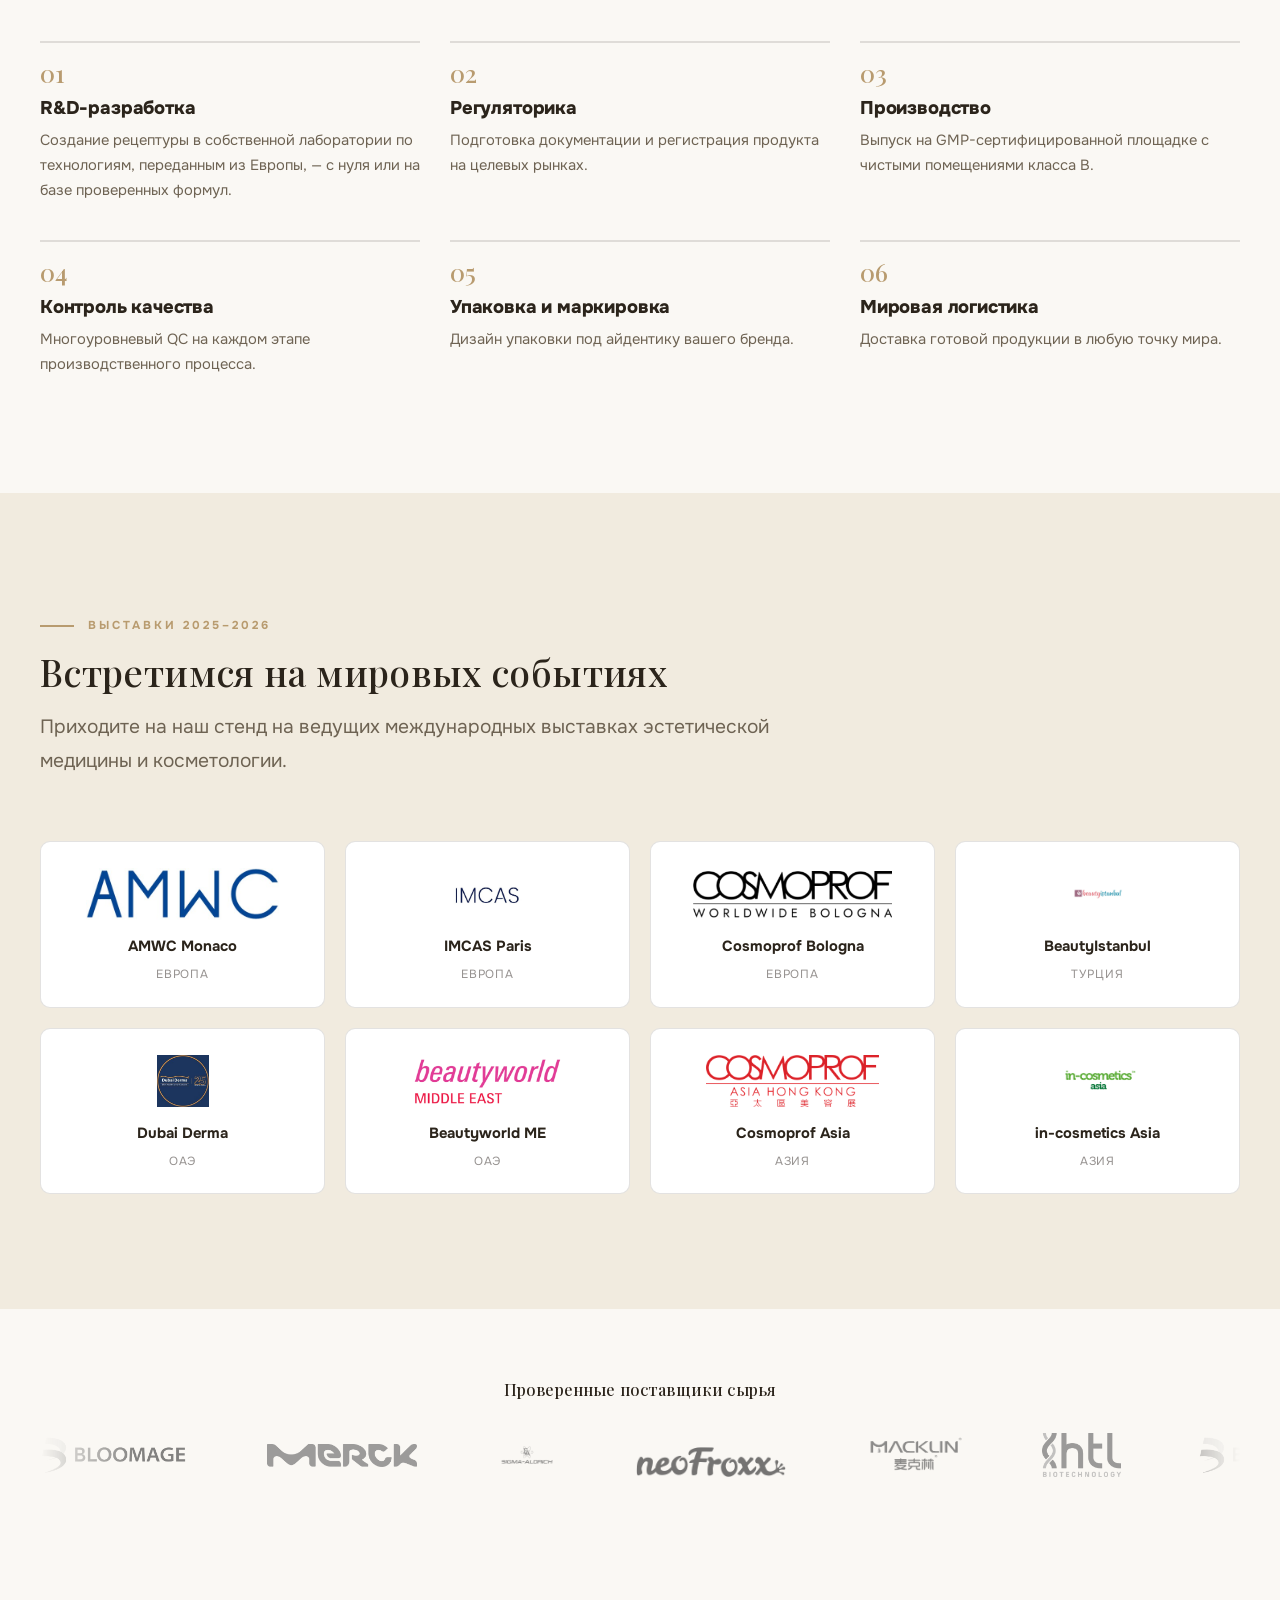
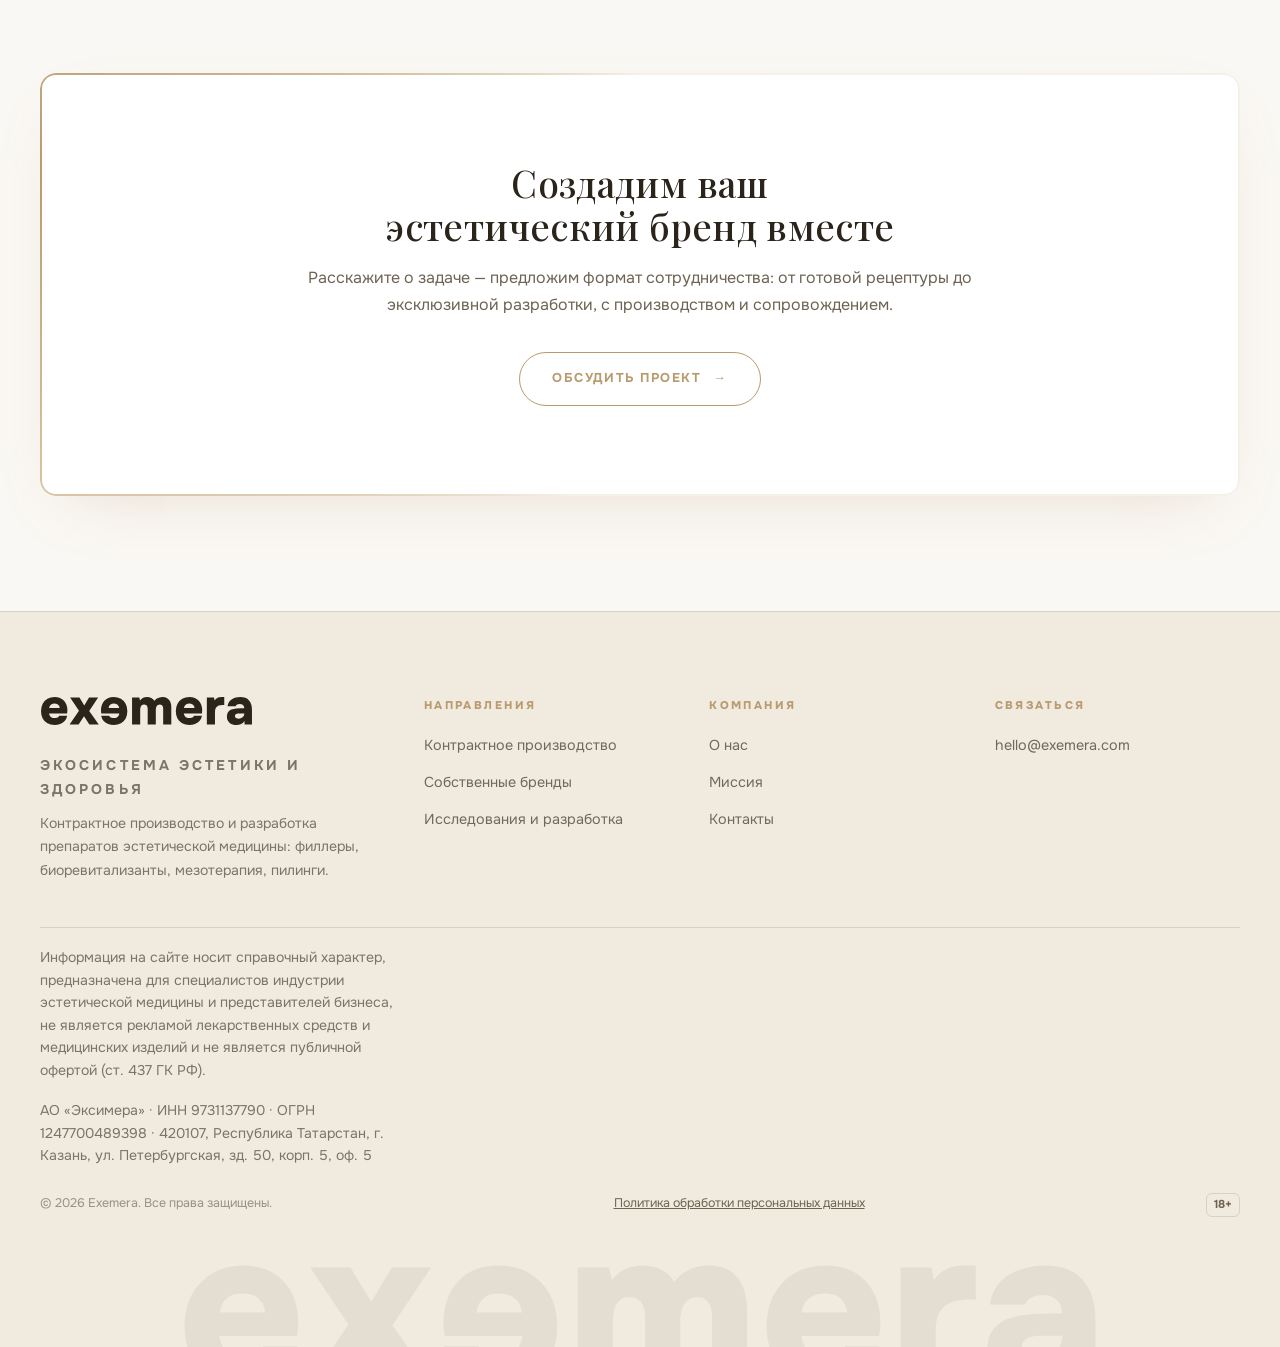
==== commit dab17350: "Главная: асептика вынесена вперёд класса чистых помещений Класс B (ISO 5/7) — это характеристика пом" ====
--- a/index.html
+++ b/index.html
@@ -123,7 +123,7 @@
       <!-- полоса доверия внутри первого экрана: лежит поверх кадра, как в утверждённом макете -->
       <div class="hero__chips">
         <div class="chip"><b>ISO 13485 / GMP</b><span>Сертификация</span></div>
-        <div class="chip"><b>Класс B (ISO 5/7)</b><span>Чистые помещения</span></div>
+        <div class="chip"><b>Асептика</b><span>Класс B, ISO 5/7</span></div>
         <div class="chip"><b>R&amp;D-лаборатория</b><span>Трансфер технологий из Европы</span></div>
         <div class="chip"><b>Контроль РЗН</b><span>Готовы к каждой инспекции</span></div>
       </div>
@@ -232,7 +232,7 @@
       <article class="card reveal">
         <span class="num">01</span>
         <h3>Качество каждой партии</h3>
-        <p>Производство по ISO 13485 и GMP, чистые помещения класса B (ISO 5/7), многоуровневый контроль и протоколы испытаний на каждую серию.</p>
+        <p>Асептическое производство в чистых помещениях класса B (ISO 5/7), стандарты ISO 13485 и GMP, многоуровневый контроль и протоколы испытаний на каждую серию.</p>
       </article>
       <article class="card reveal" data-delay="1">
         <span class="num">02</span>
@@ -263,7 +263,7 @@
       <p>Наша миссия — давать эстетическим брендам по всему миру передовые формулы, производство мирового уровня и полную регуляторную поддержку — всё в одних руках.</p>
       <ul class="detail-list" style="margin-top: 24px;">
         <li>Производство по стандартам ISO 13485 и GMP</li>
-        <li>Чистые помещения класса B (ISO 5/7)</li>
+        <li>Асептическое производство: чистые помещения класса B (ISO 5/7)</li>
         <li>Собственная R&amp;D-лаборатория, трансфер технологий из Европы</li>
         <li>Многоуровневый контроль качества каждой партии</li>
         <li>Команда из десятков специалистов: технологи, химики, инженеры</li>
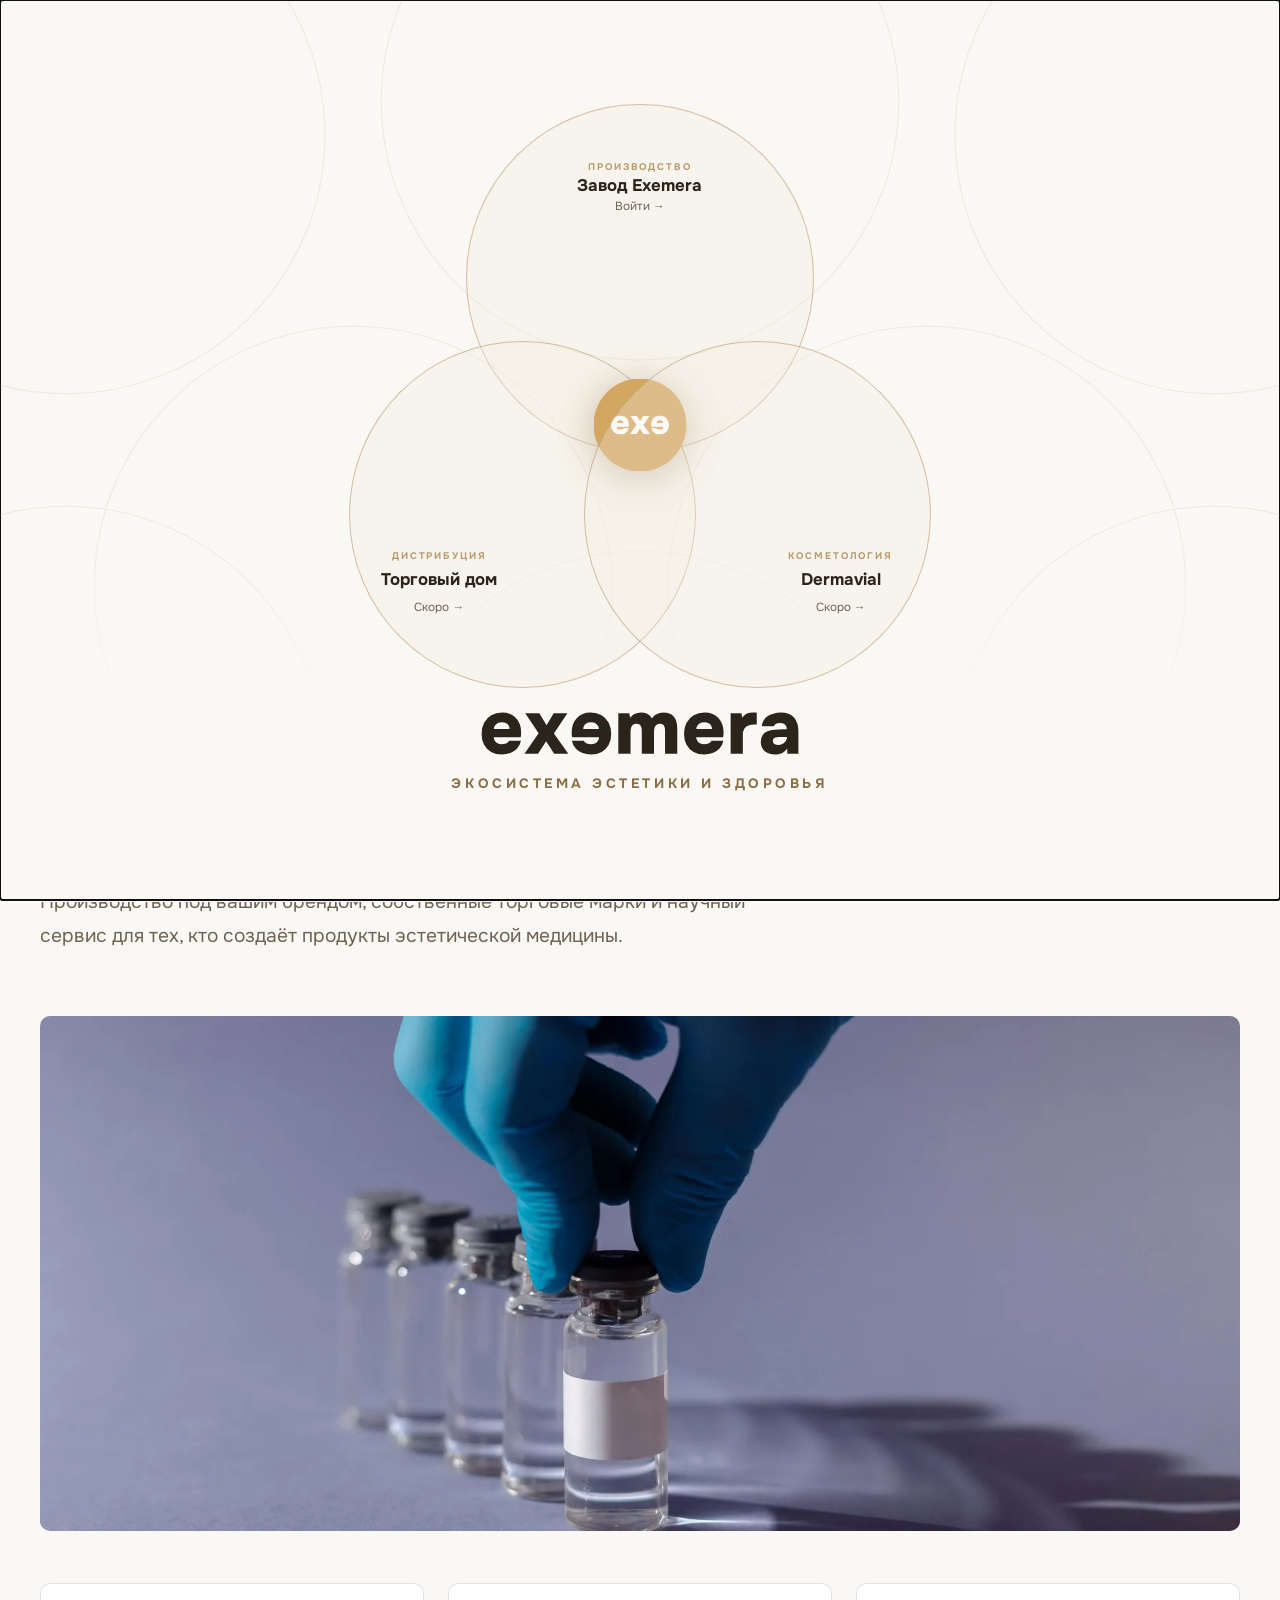
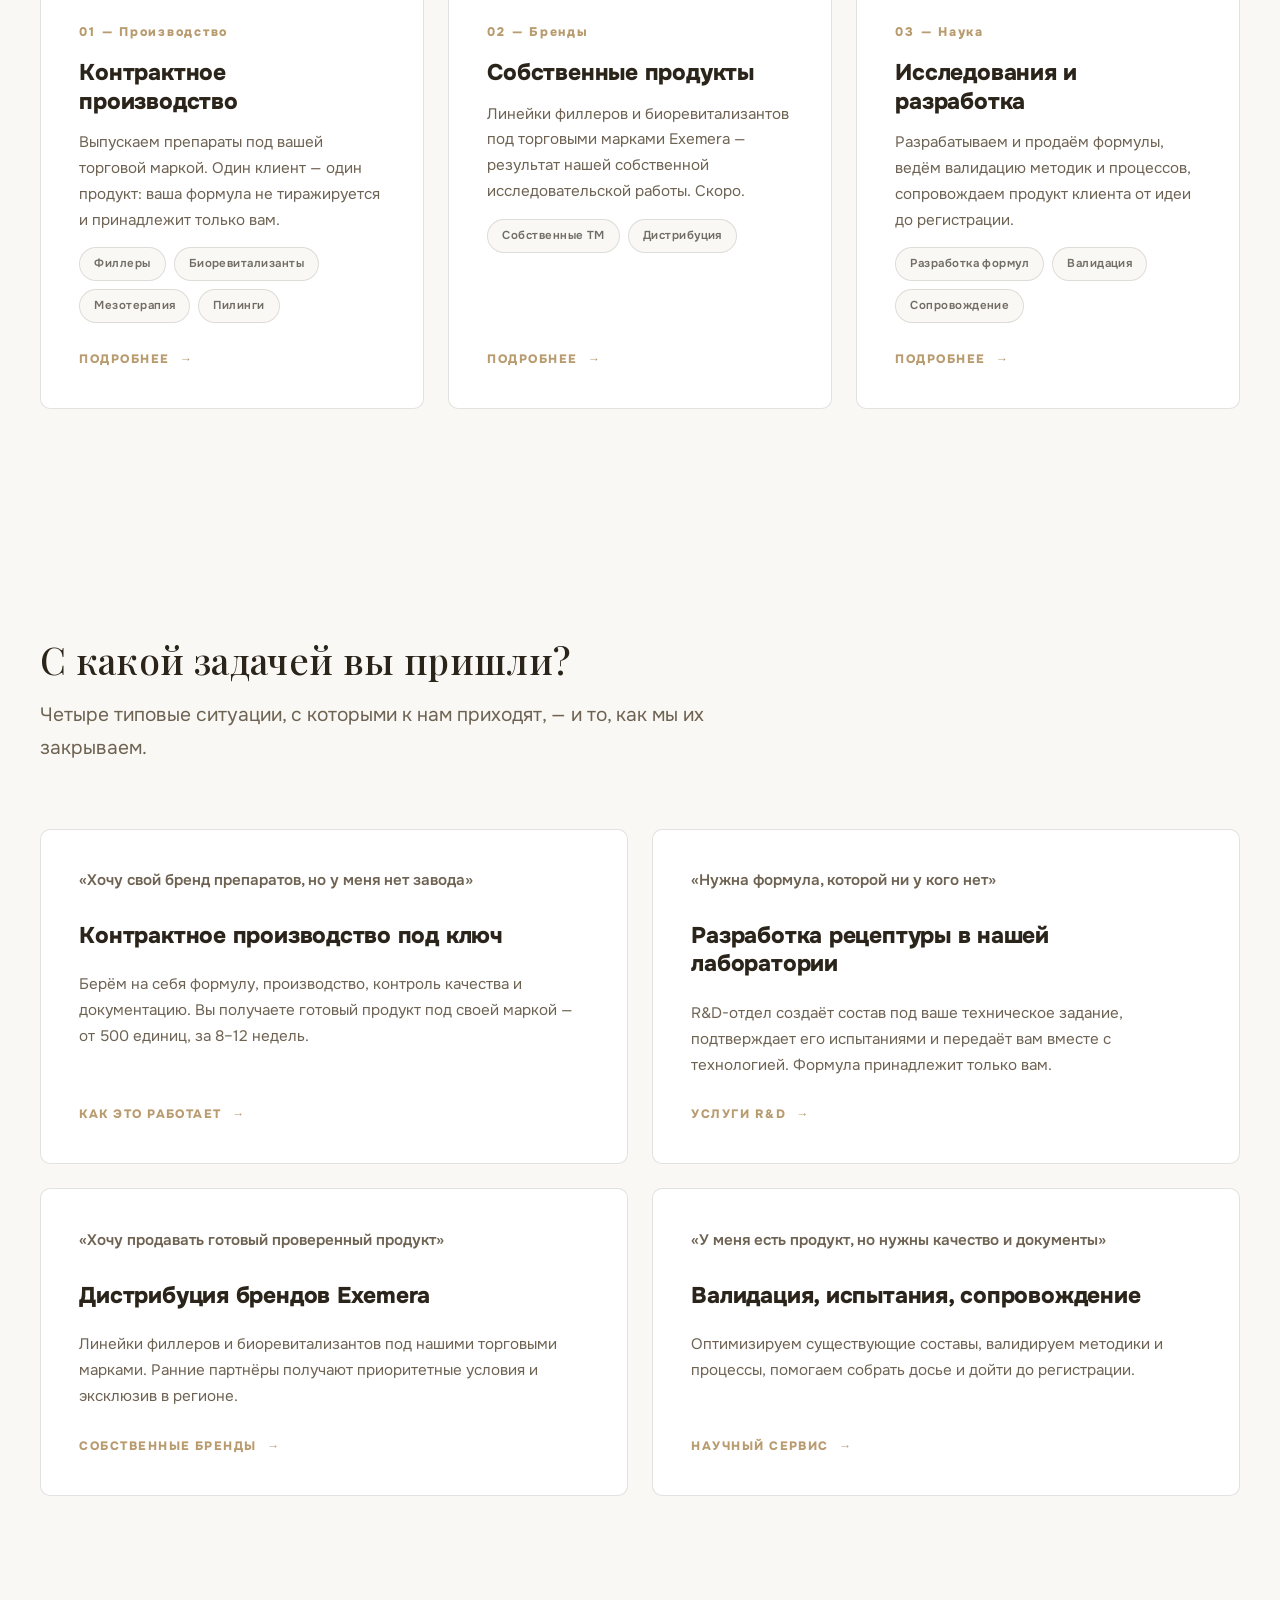
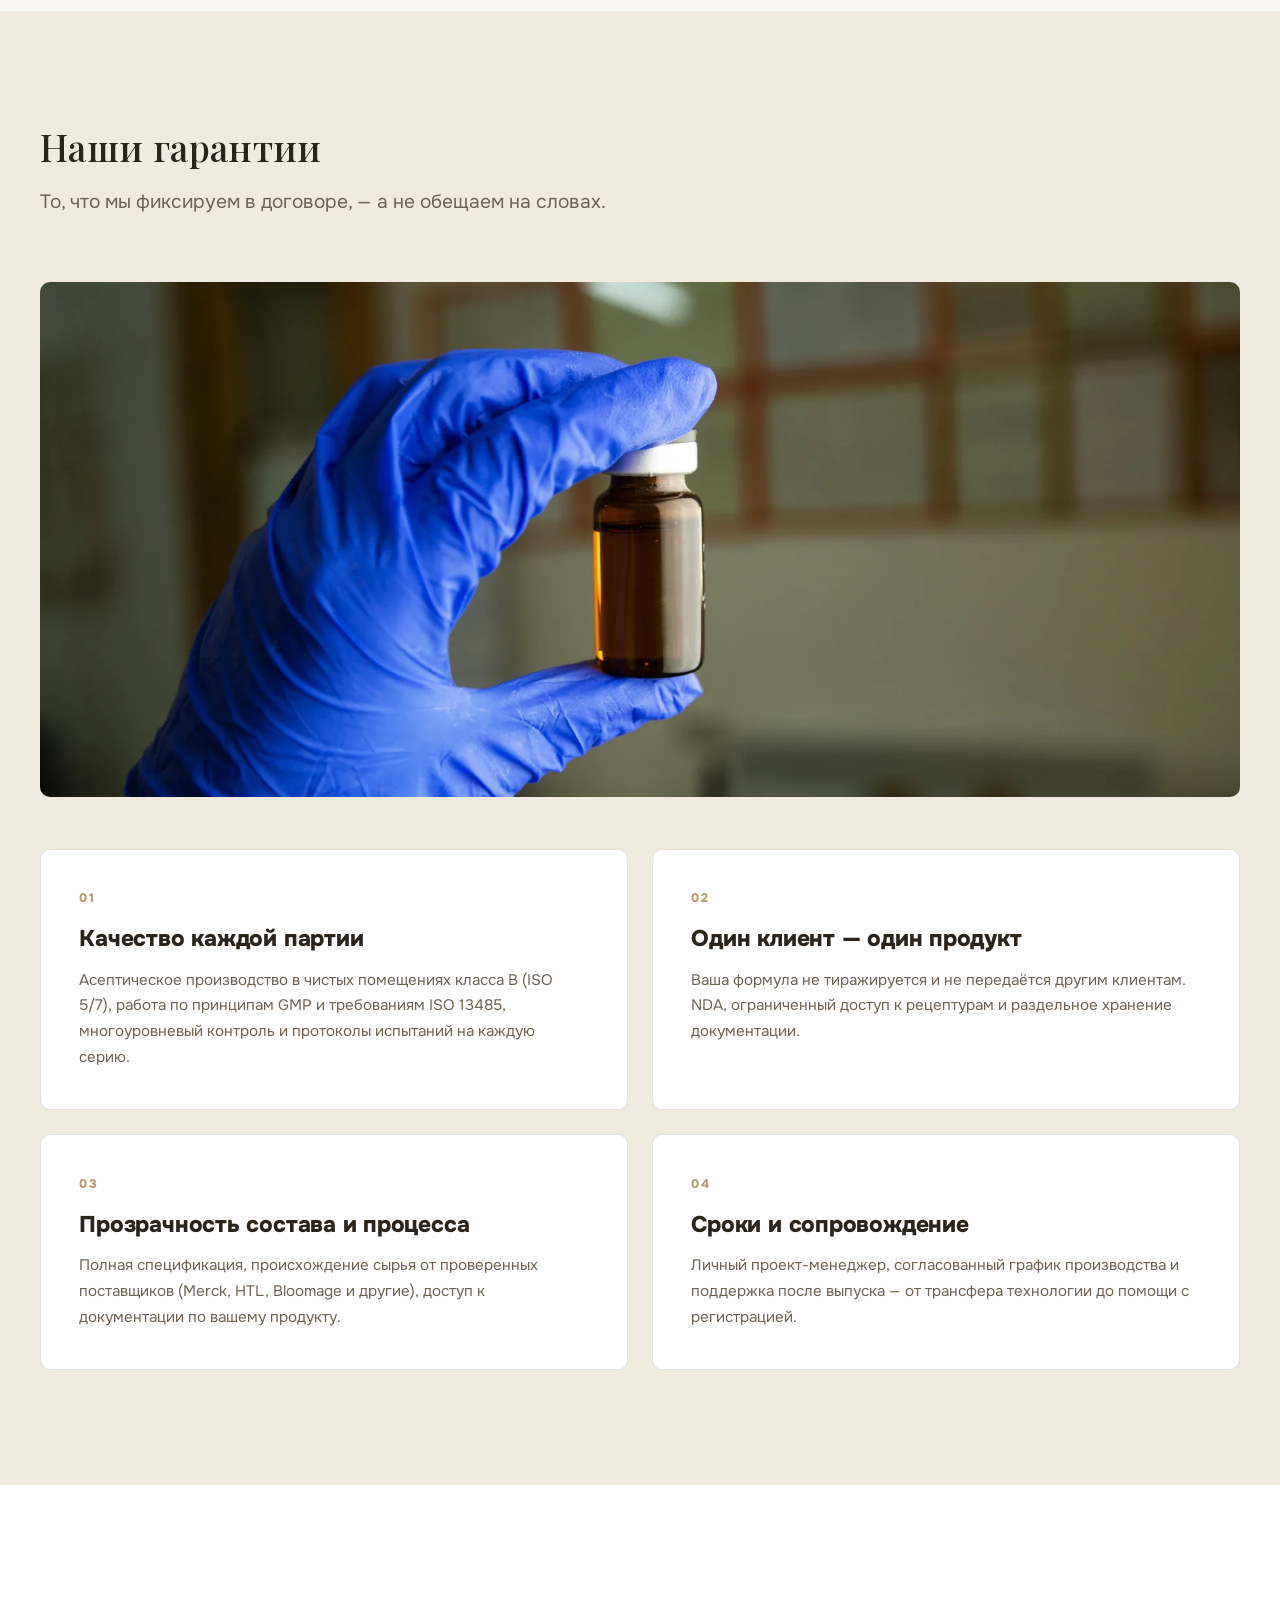
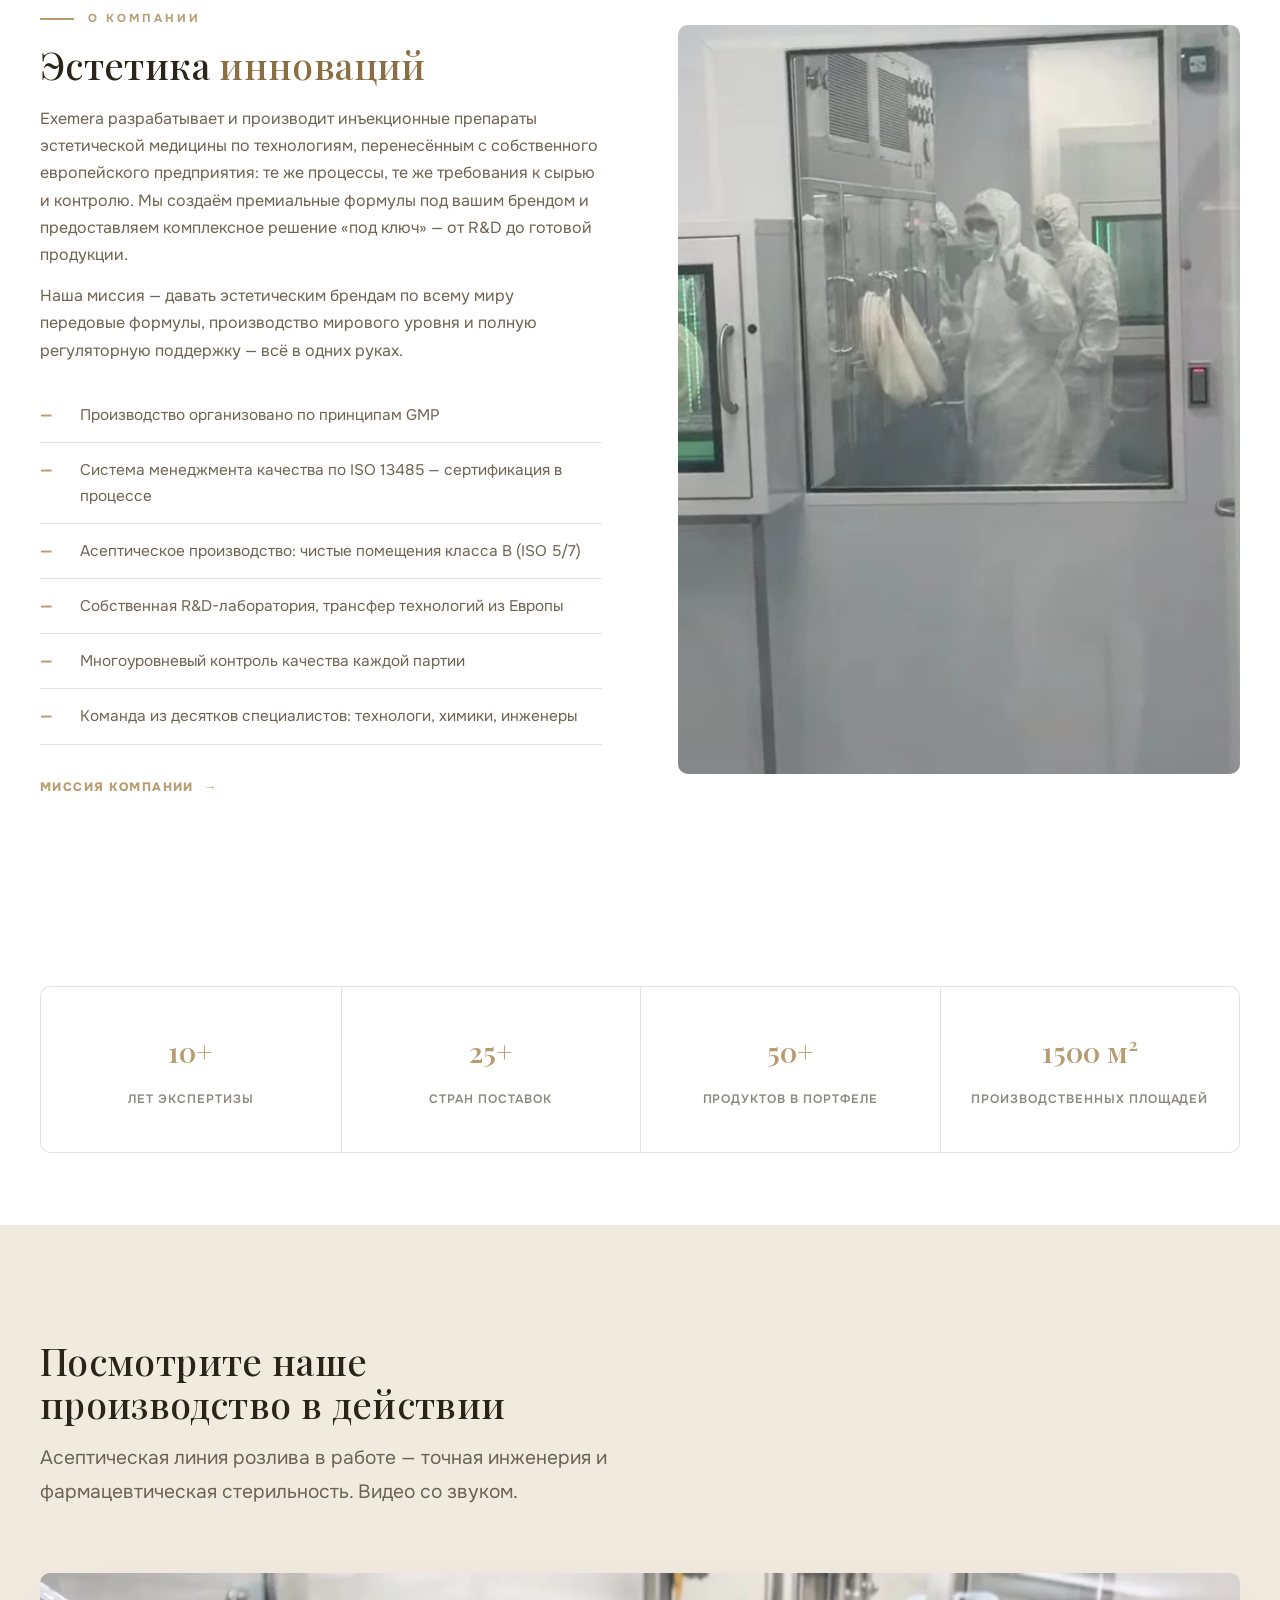
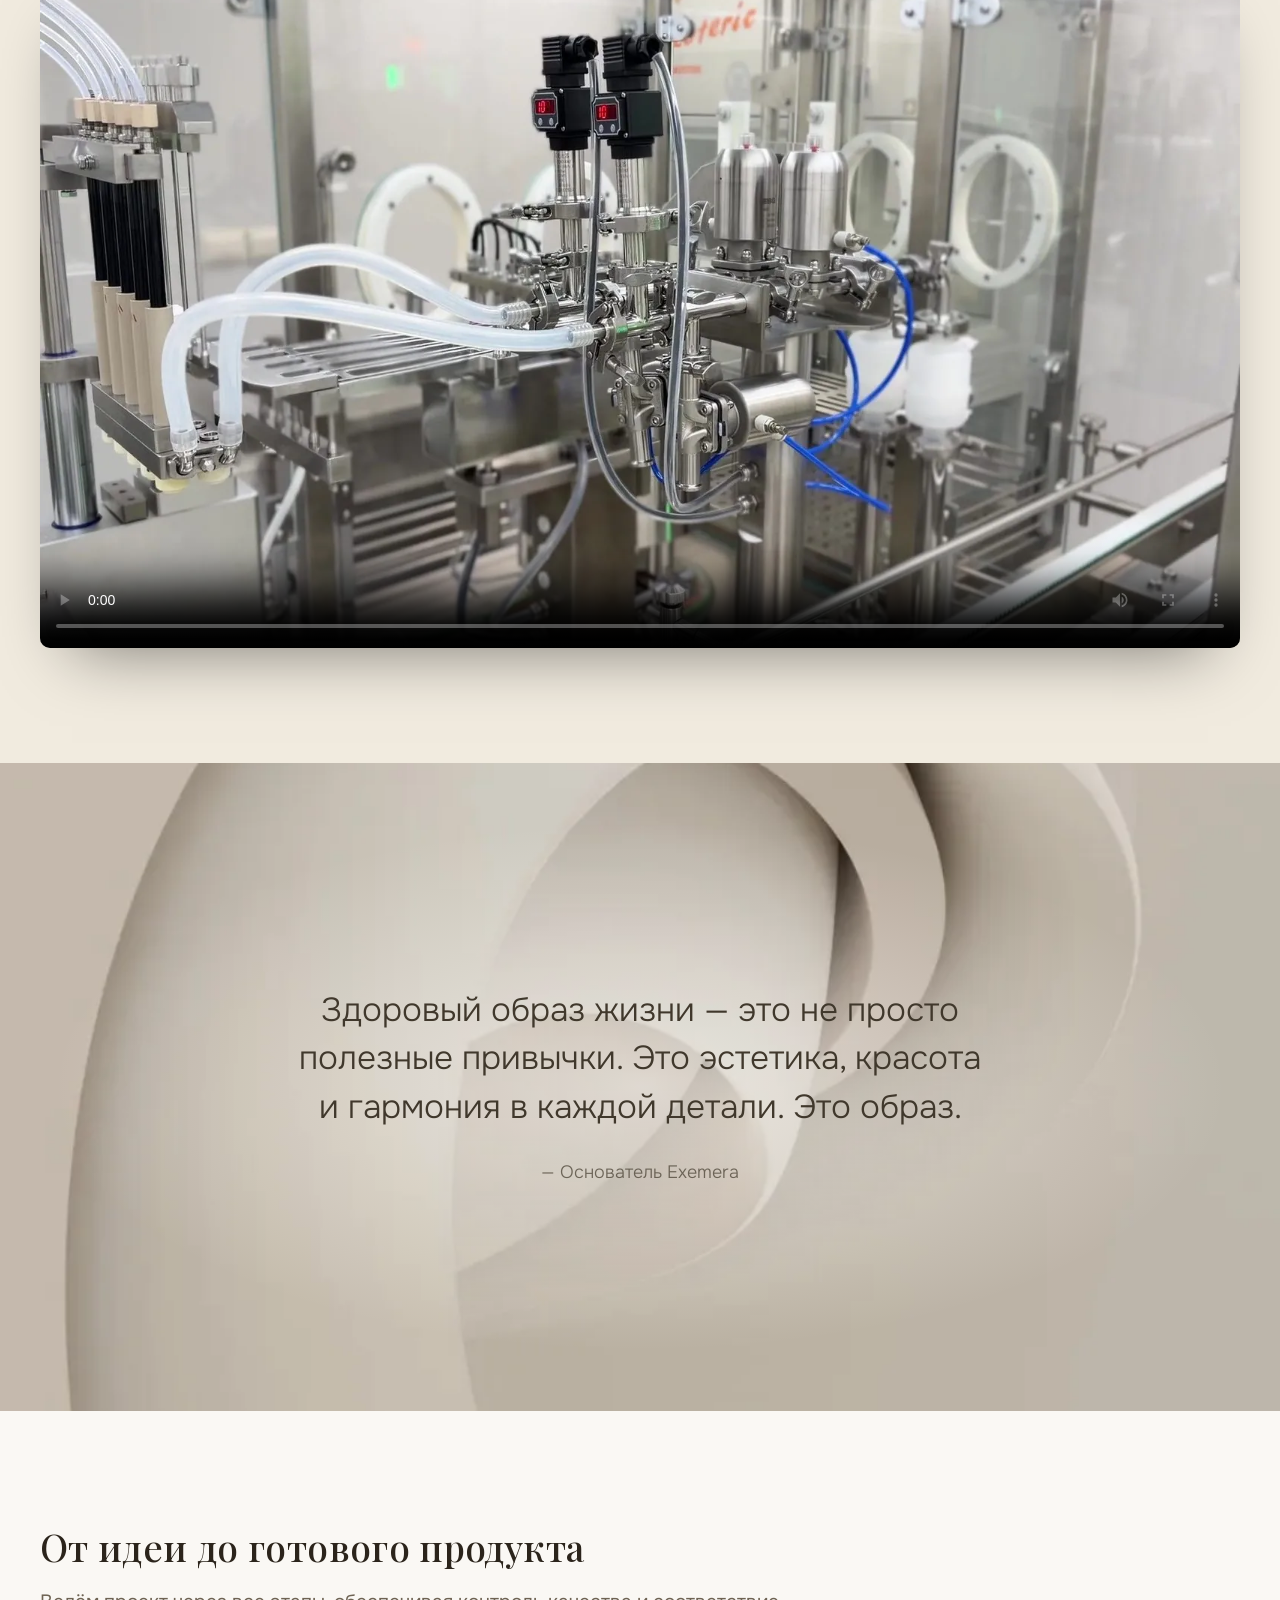
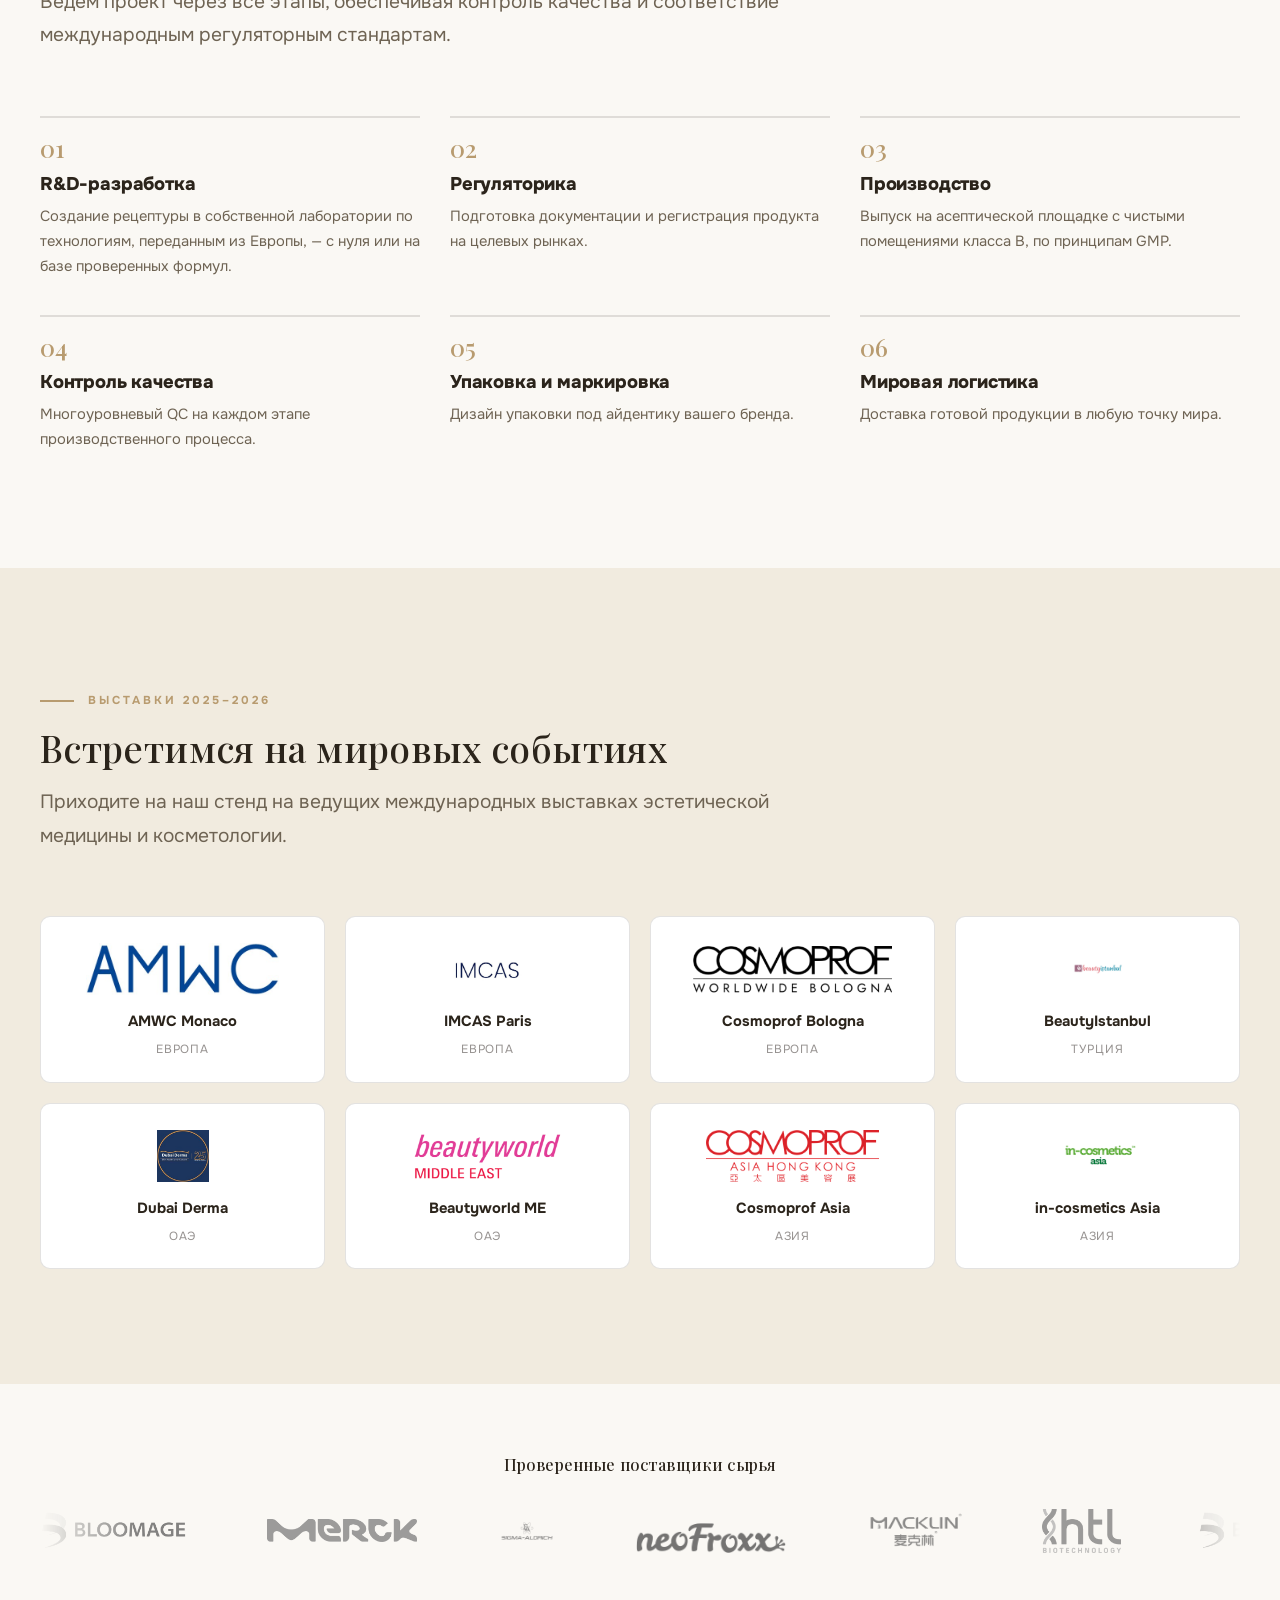
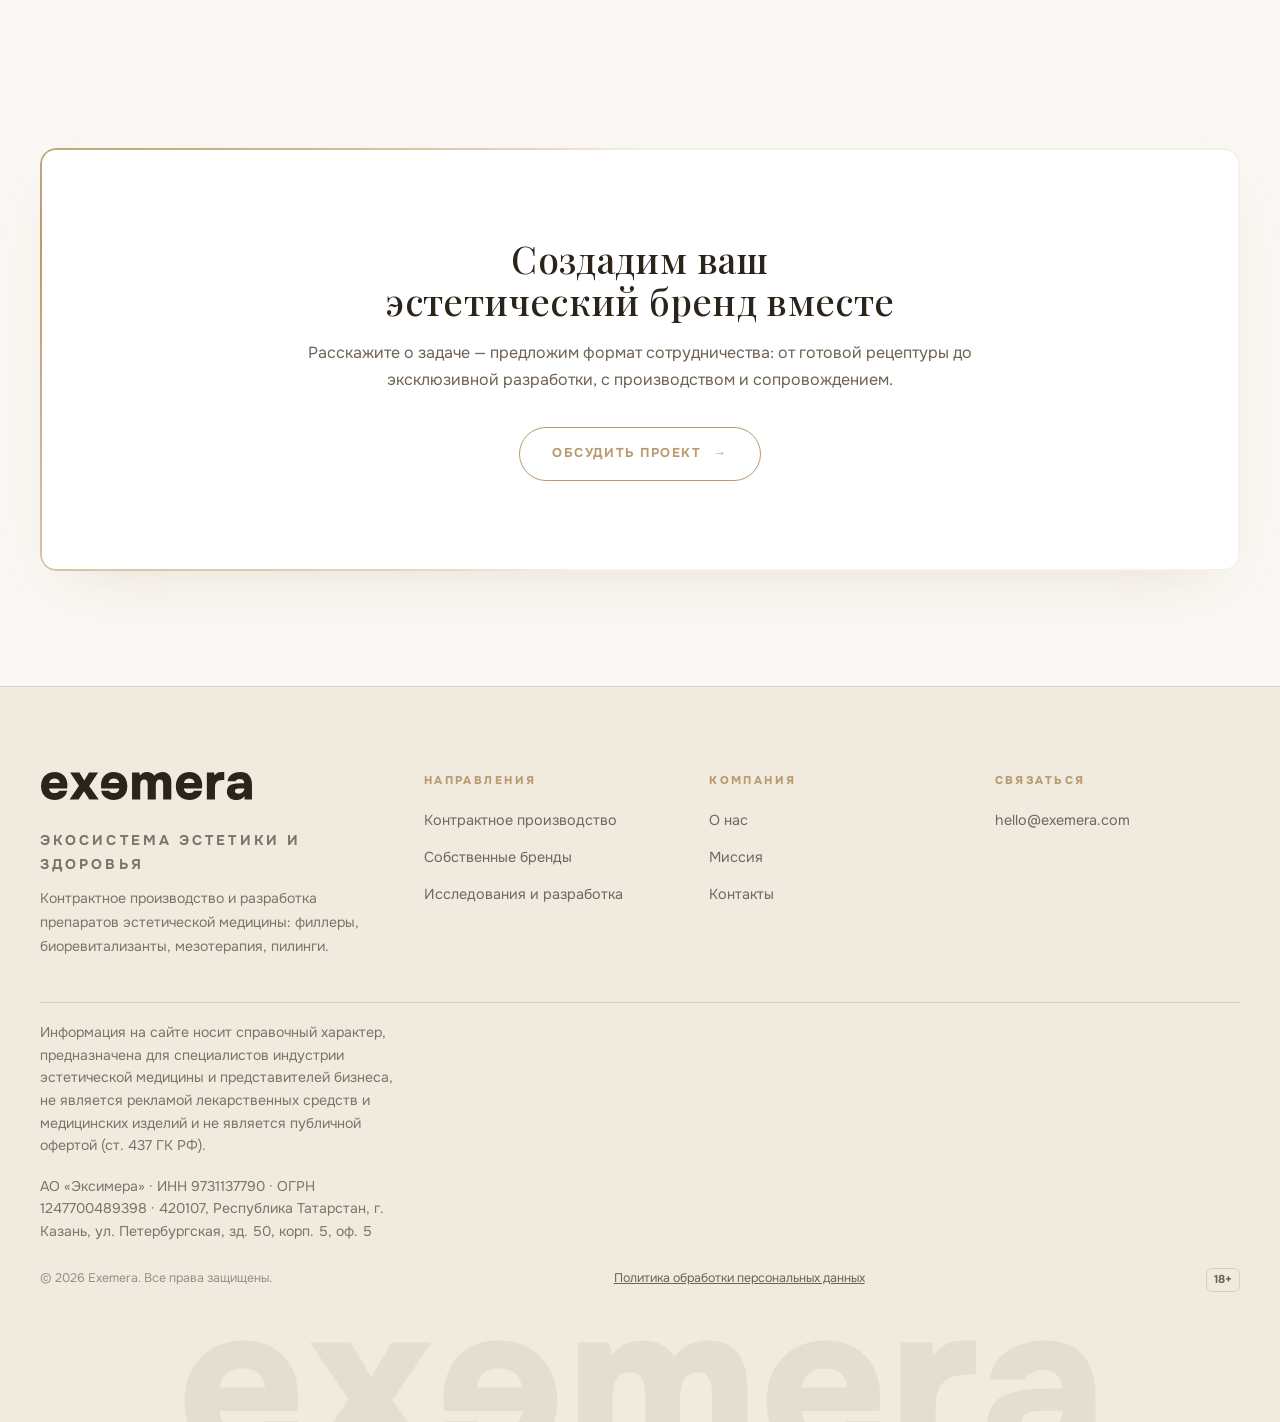
==== commit 59bf7b78: "Убраны заявления о сертификатах, которых нет Сертификата GMP у компании нет и не планируется; ISO 13" ====
--- a/index.html
+++ b/index.html
@@ -4,7 +4,7 @@
   <meta charset="UTF-8">
   <meta name="viewport" content="width=device-width, initial-scale=1.0">
   <title>Exemera — контрактное производство инъекционной эстетики</title>
-  <meta name="description" content="Exemera — экосистема эстетики и здоровья: контрактное производство филлеров, биоревитализантов, мезотерапии и пилингов под вашим брендом. R&D-лаборатория, ISO 13485 / GMP.">
+  <meta name="description" content="Exemera — экосистема эстетики и здоровья: контрактное производство филлеров, биоревитализантов, мезотерапии и пилингов под вашим брендом. R&D-лаборатория, асептическое производство по принципам GMP.">
   <link rel="icon" href="assets/img/exemera-mark.svg" type="image/svg+xml">
   <meta http-equiv="Content-Security-Policy" content="default-src 'self'; script-src 'self' https://mc.yandex.ru https://yastatic.net; style-src 'self' 'unsafe-inline'; img-src 'self' data: https://mc.yandex.ru https://mc.yandex.com https://mc.yandex.md; font-src 'self'; media-src 'self'; connect-src 'self' https://mc.yandex.ru https://mc.webvisor.com https://mc.webvisor.org wss://mc.yandex.ru wss://mc.webvisor.com https://mc.yandex.com https://mc.yandex.md; child-src blob: https://mc.yandex.ru https://mc.yandex.com https://mc.yandex.md; frame-src blob: https://mc.yandex.ru https://mc.yandex.com https://mc.yandex.md; worker-src blob:; object-src 'none'; base-uri 'self'; form-action 'self' mailto:">
   <meta name="referrer" content="strict-origin-when-cross-origin">
@@ -13,14 +13,14 @@
   <meta property="og:site_name" content="Exemera">
   <meta property="og:locale" content="ru_RU">
   <meta property="og:title" content="Exemera — контрактное производство инъекционной эстетики">
-  <meta property="og:description" content="Филлеры, биоревитализанты, мезотерапия и пилинги под вашим брендом. Полный цикл: R&D, производство ISO 13485/GMP, регистрация, логистика.">
+  <meta property="og:description" content="Филлеры, биоревитализанты, мезотерапия и пилинги под вашим брендом. Полный цикл: R&D, асептическое производство по принципам GMP, регистрация, логистика.">
   <meta property="og:url" content="https://exemera.com/">
   <meta property="og:image" content="https://exemera.com/assets/img/og-image.jpg">
   <meta property="og:image:width" content="1200">
   <meta property="og:image:height" content="630">
   <meta name="twitter:card" content="summary_large_image">
   <meta name="twitter:title" content="Exemera — контрактное производство инъекционной эстетики">
-  <meta name="twitter:description" content="Филлеры, биоревитализанты, мезотерапия и пилинги под вашим брендом. Полный цикл: R&D, производство ISO 13485/GMP, регистрация, логистика.">
+  <meta name="twitter:description" content="Филлеры, биоревитализанты, мезотерапия и пилинги под вашим брендом. Полный цикл: R&D, асептическое производство по принципам GMP, регистрация, логистика.">
   <meta name="twitter:image" content="https://exemera.com/assets/img/og-image.jpg">
   <link rel="preload" href="assets/fonts/onest-var-cyrillic.woff2" as="font" type="font/woff2" crossorigin>
   <link rel="preload" href="assets/fonts/onest-var-latin.woff2" as="font" type="font/woff2" crossorigin>
@@ -122,7 +122,7 @@
       </div>
       <!-- полоса доверия внутри первого экрана: лежит поверх кадра, как в утверждённом макете -->
       <div class="hero__chips">
-        <div class="chip"><b>ISO 13485 / GMP</b><span>Сертификация</span></div>
+        <div class="chip"><b>ISO 13485 / GMP</b><span>Стандарты производства</span></div>
         <div class="chip"><b>Асептика</b><span>Класс B, ISO 5/7</span></div>
         <div class="chip"><b>R&amp;D-лаборатория</b><span>Трансфер технологий из Европы</span></div>
         <div class="chip"><b>Контроль РЗН</b><span>Готовы к каждой инспекции</span></div>
@@ -232,7 +232,7 @@
       <article class="card reveal">
         <span class="num">01</span>
         <h3>Качество каждой партии</h3>
-        <p>Асептическое производство в чистых помещениях класса B (ISO 5/7), стандарты ISO 13485 и GMP, многоуровневый контроль и протоколы испытаний на каждую серию.</p>
+        <p>Асептическое производство в чистых помещениях класса B (ISO 5/7), работа по принципам GMP и требованиям ISO 13485, многоуровневый контроль и протоколы испытаний на каждую серию.</p>
       </article>
       <article class="card reveal" data-delay="1">
         <span class="num">02</span>
@@ -262,7 +262,8 @@
       <p>Exemera разрабатывает и производит инъекционные препараты эстетической медицины по технологиям, перенесённым с собственного европейского предприятия: те же процессы, те же требования к сырью и контролю. Мы создаём премиальные формулы под вашим брендом и предоставляем комплексное решение «под ключ» — от R&amp;D до готовой продукции.</p>
       <p>Наша миссия — давать эстетическим брендам по всему миру передовые формулы, производство мирового уровня и полную регуляторную поддержку — всё в одних руках.</p>
       <ul class="detail-list" style="margin-top: 24px;">
-        <li>Производство по стандартам ISO 13485 и GMP</li>
+        <li>Производство организовано по принципам GMP</li>
+        <li>Система менеджмента качества по ISO 13485 — сертификация в процессе</li>
         <li>Асептическое производство: чистые помещения класса B (ISO 5/7)</li>
         <li>Собственная R&amp;D-лаборатория, трансфер технологий из Европы</li>
         <li>Многоуровневый контроль качества каждой партии</li>
@@ -332,7 +333,7 @@
     <div class="steps">
       <div class="step reveal"><h3>R&amp;D-разработка</h3><p>Создание рецептуры в собственной лаборатории по технологиям, переданным из Европы, — с нуля или на базе проверенных формул.</p></div>
       <div class="step reveal" data-delay="1"><h3>Регуляторика</h3><p>Подготовка документации и регистрация продукта на целевых рынках.</p></div>
-      <div class="step reveal" data-delay="2"><h3>Производство</h3><p>Выпуск на GMP-сертифицированной площадке с чистыми помещениями класса B.</p></div>
+      <div class="step reveal" data-delay="2"><h3>Производство</h3><p>Выпуск на асептической площадке с чистыми помещениями класса B, по принципам GMP.</p></div>
       <div class="step reveal"><h3>Контроль качества</h3><p>Многоуровневый QC на каждом этапе производственного процесса.</p></div>
       <div class="step reveal" data-delay="1"><h3>Упаковка и маркировка</h3><p>Дизайн упаковки под айдентику вашего бренда.</p></div>
       <div class="step reveal" data-delay="2"><h3>Мировая логистика</h3><p>Доставка готовой продукции в любую точку мира.</p></div>
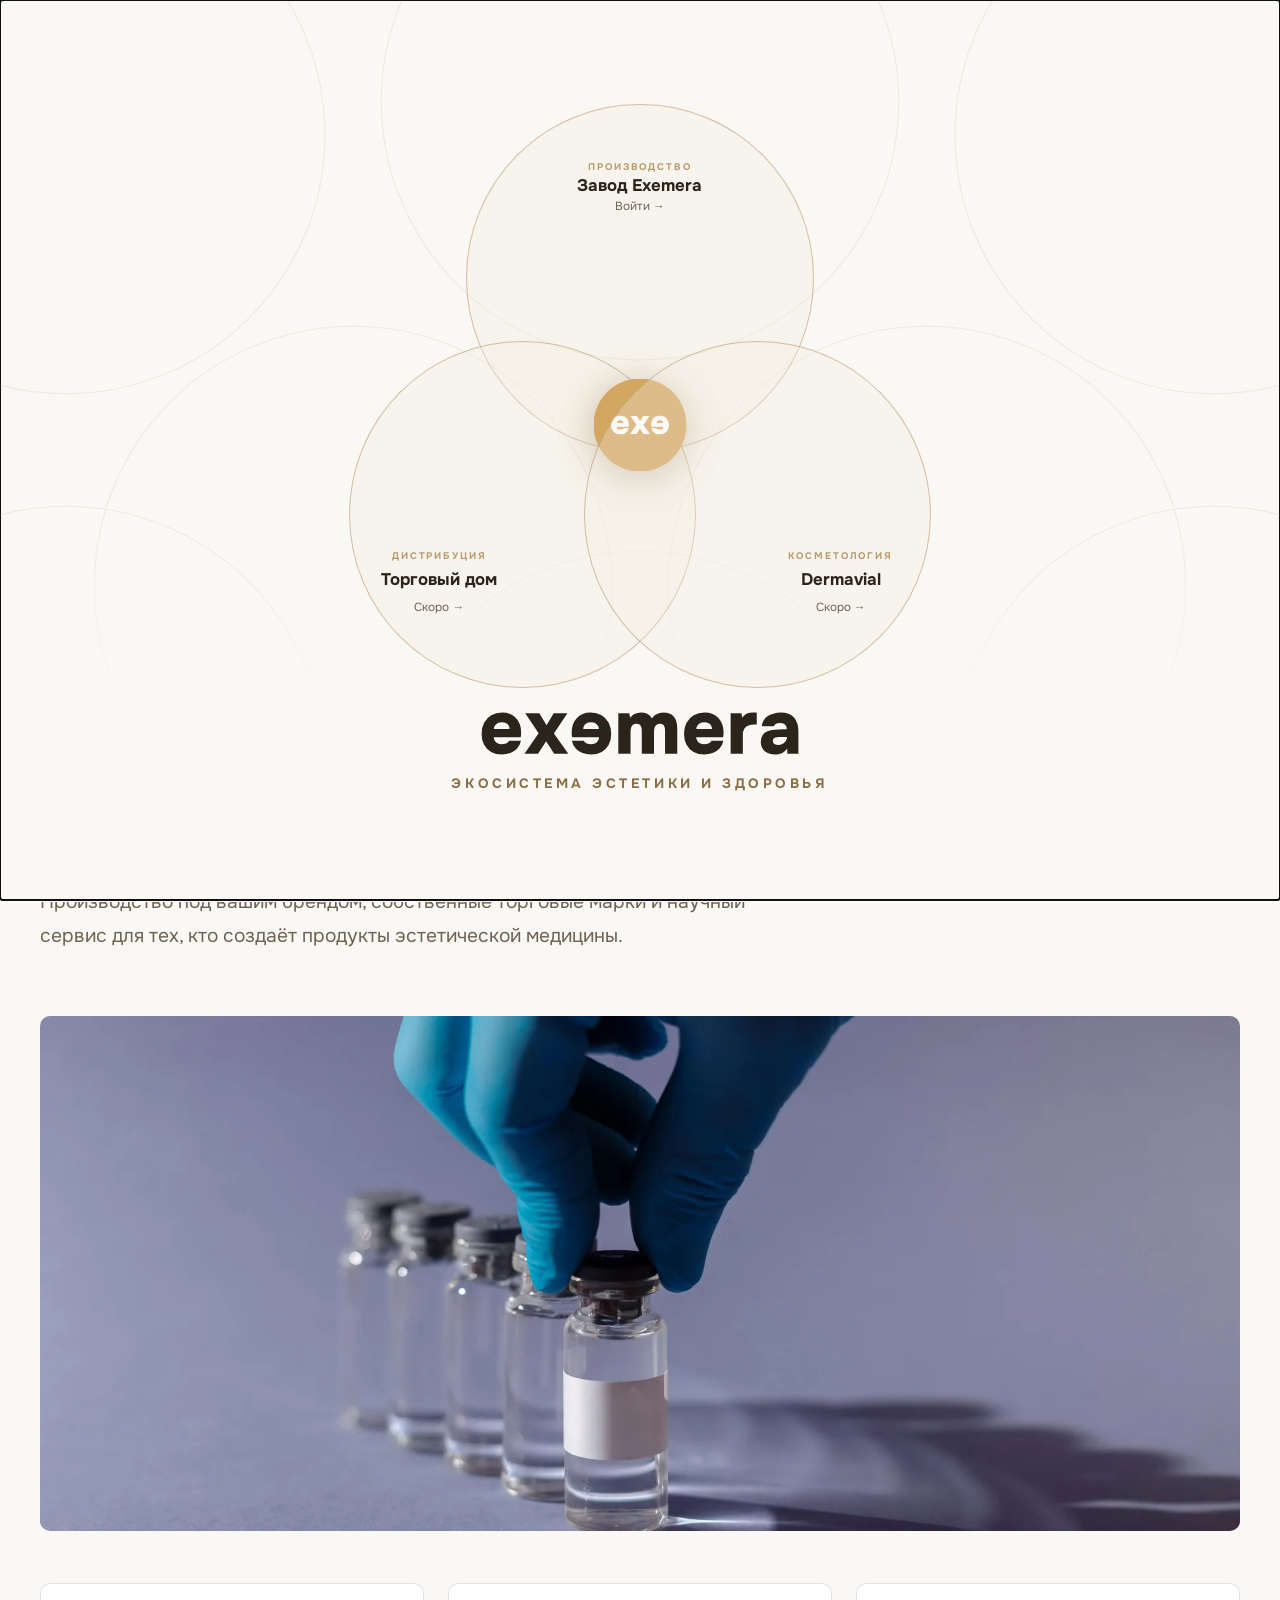
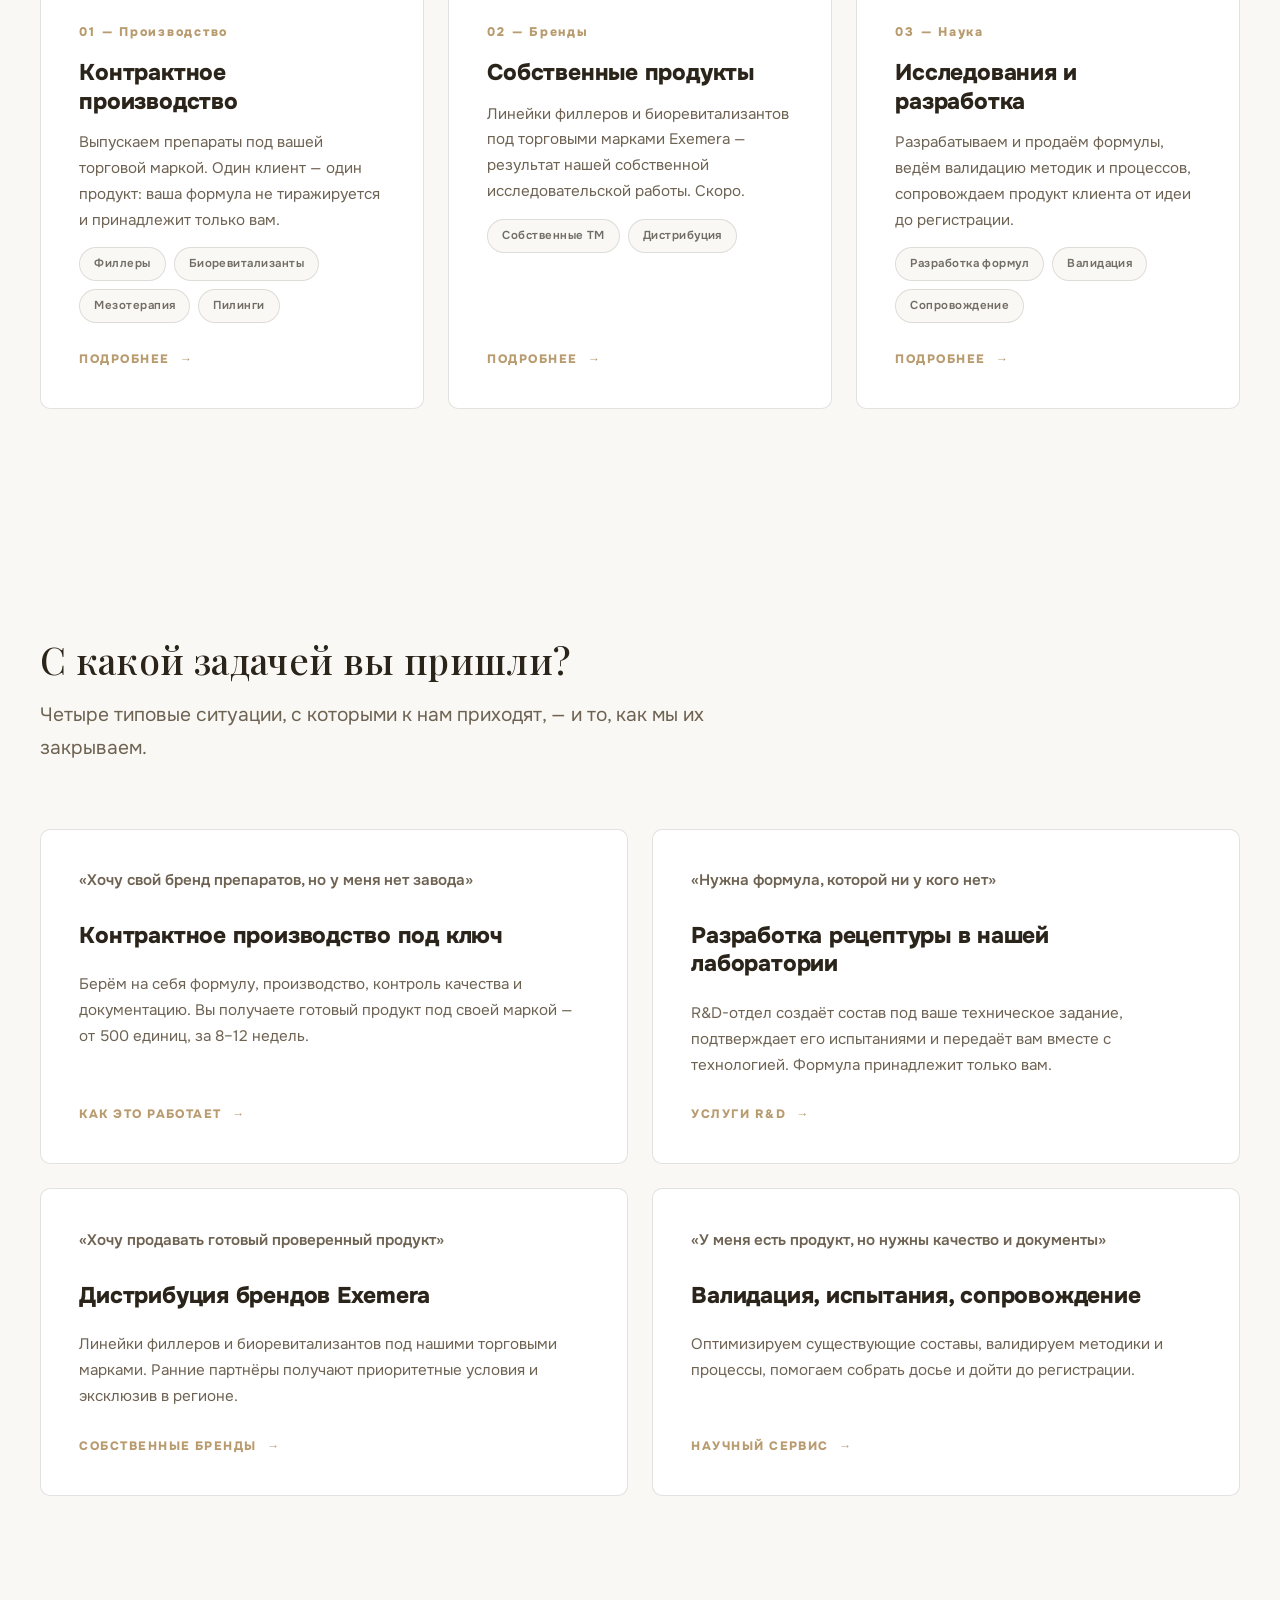
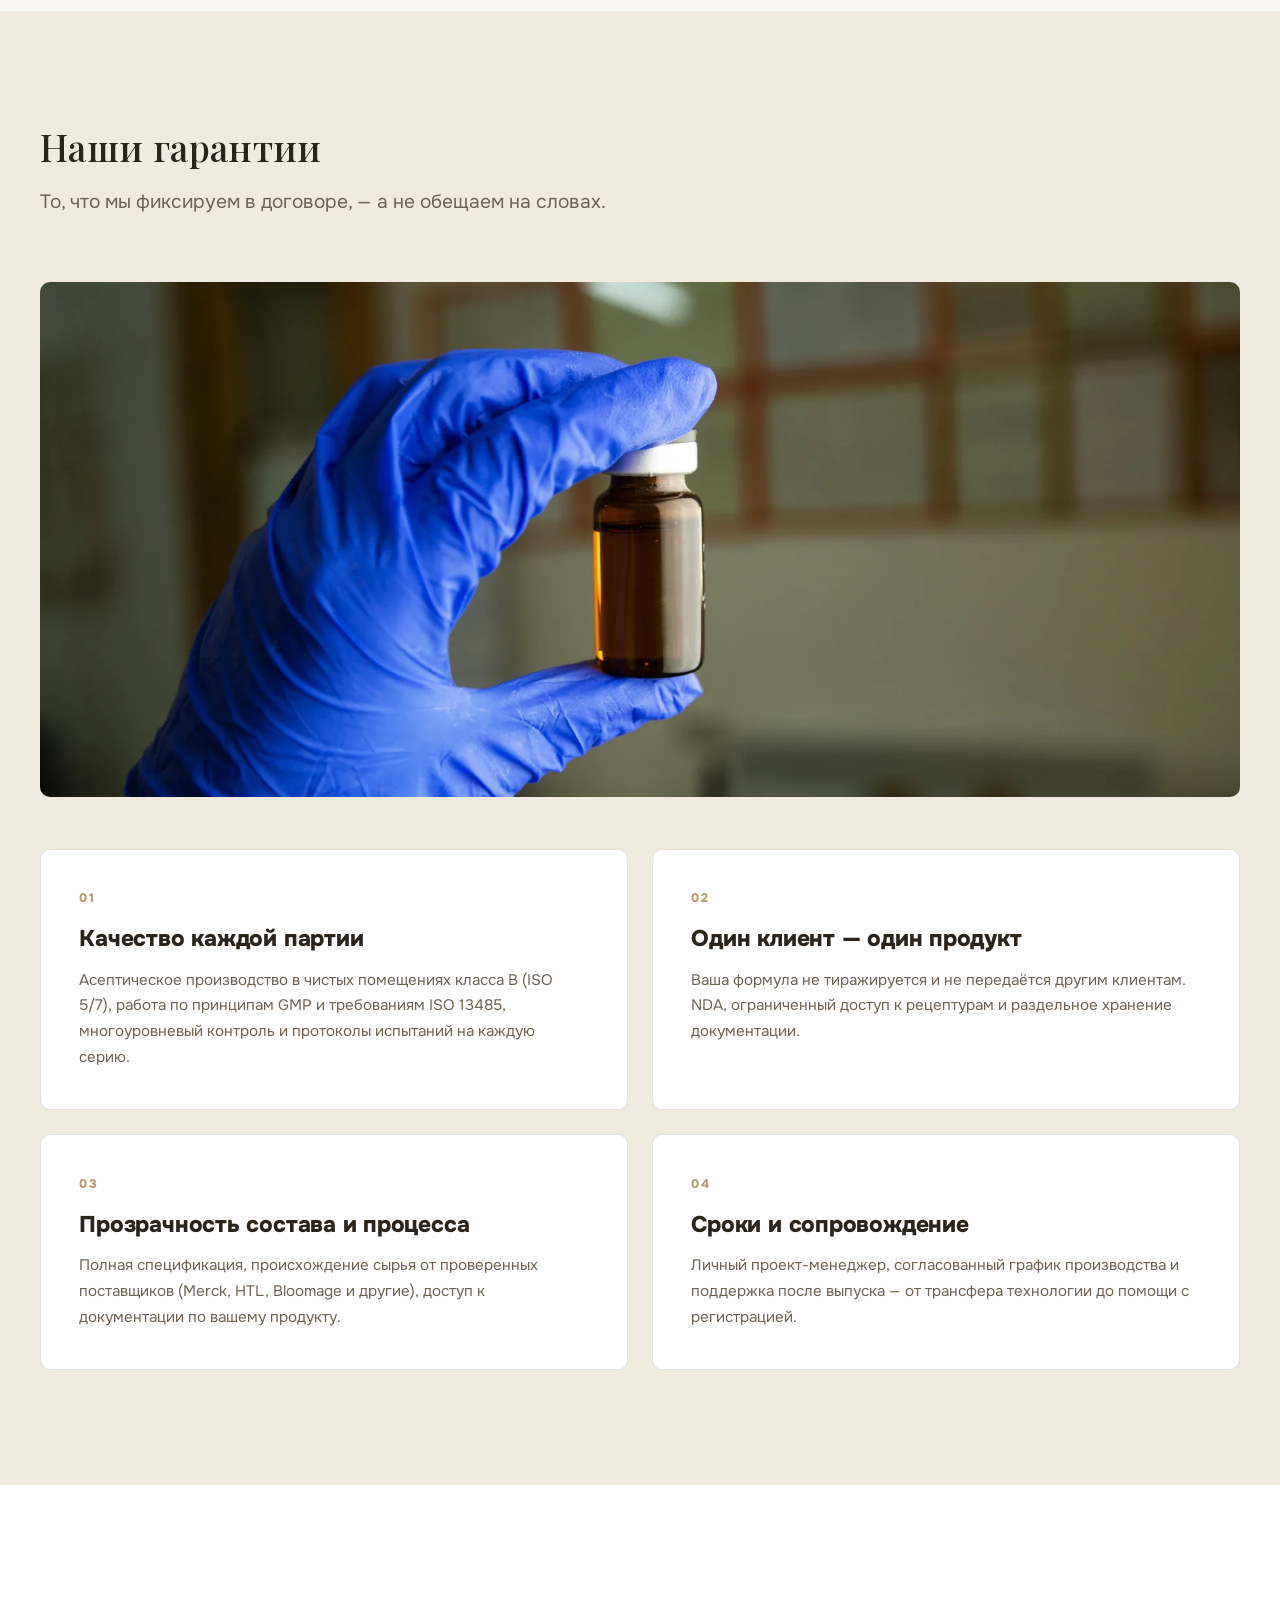
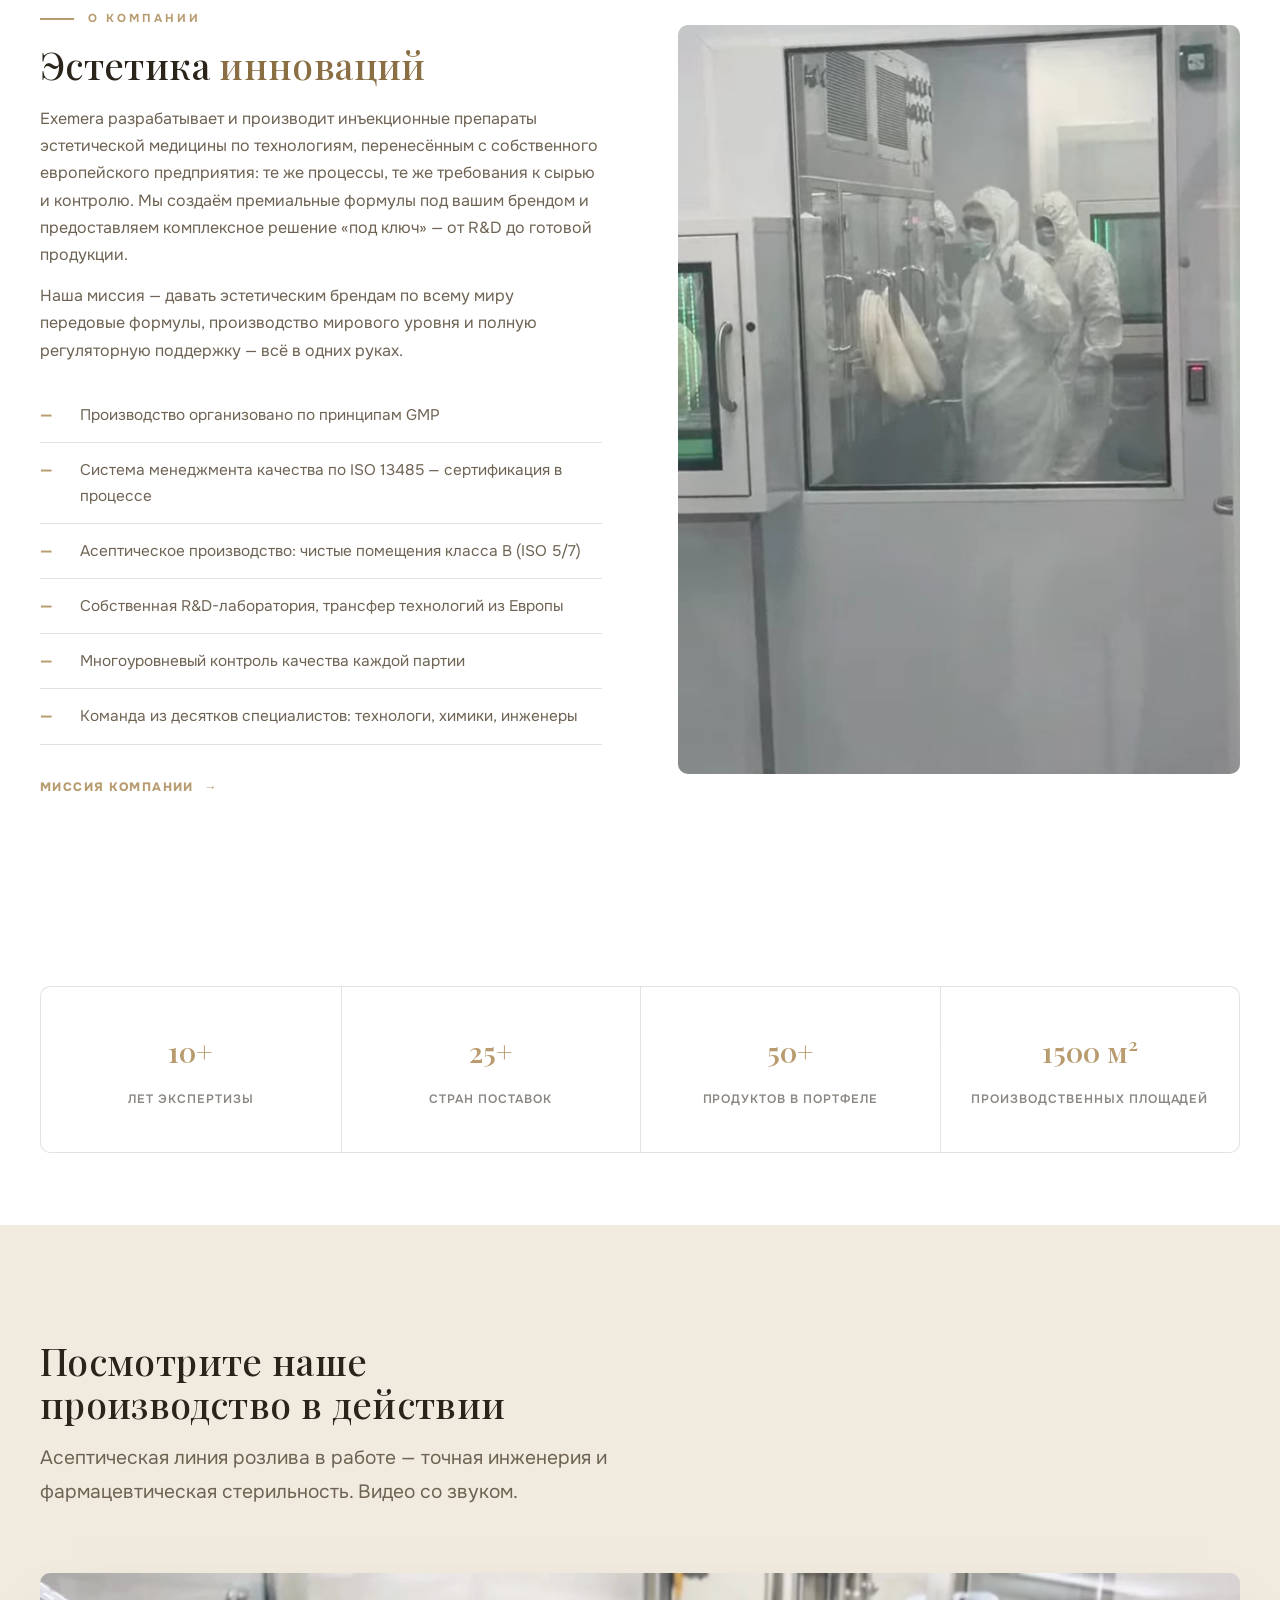
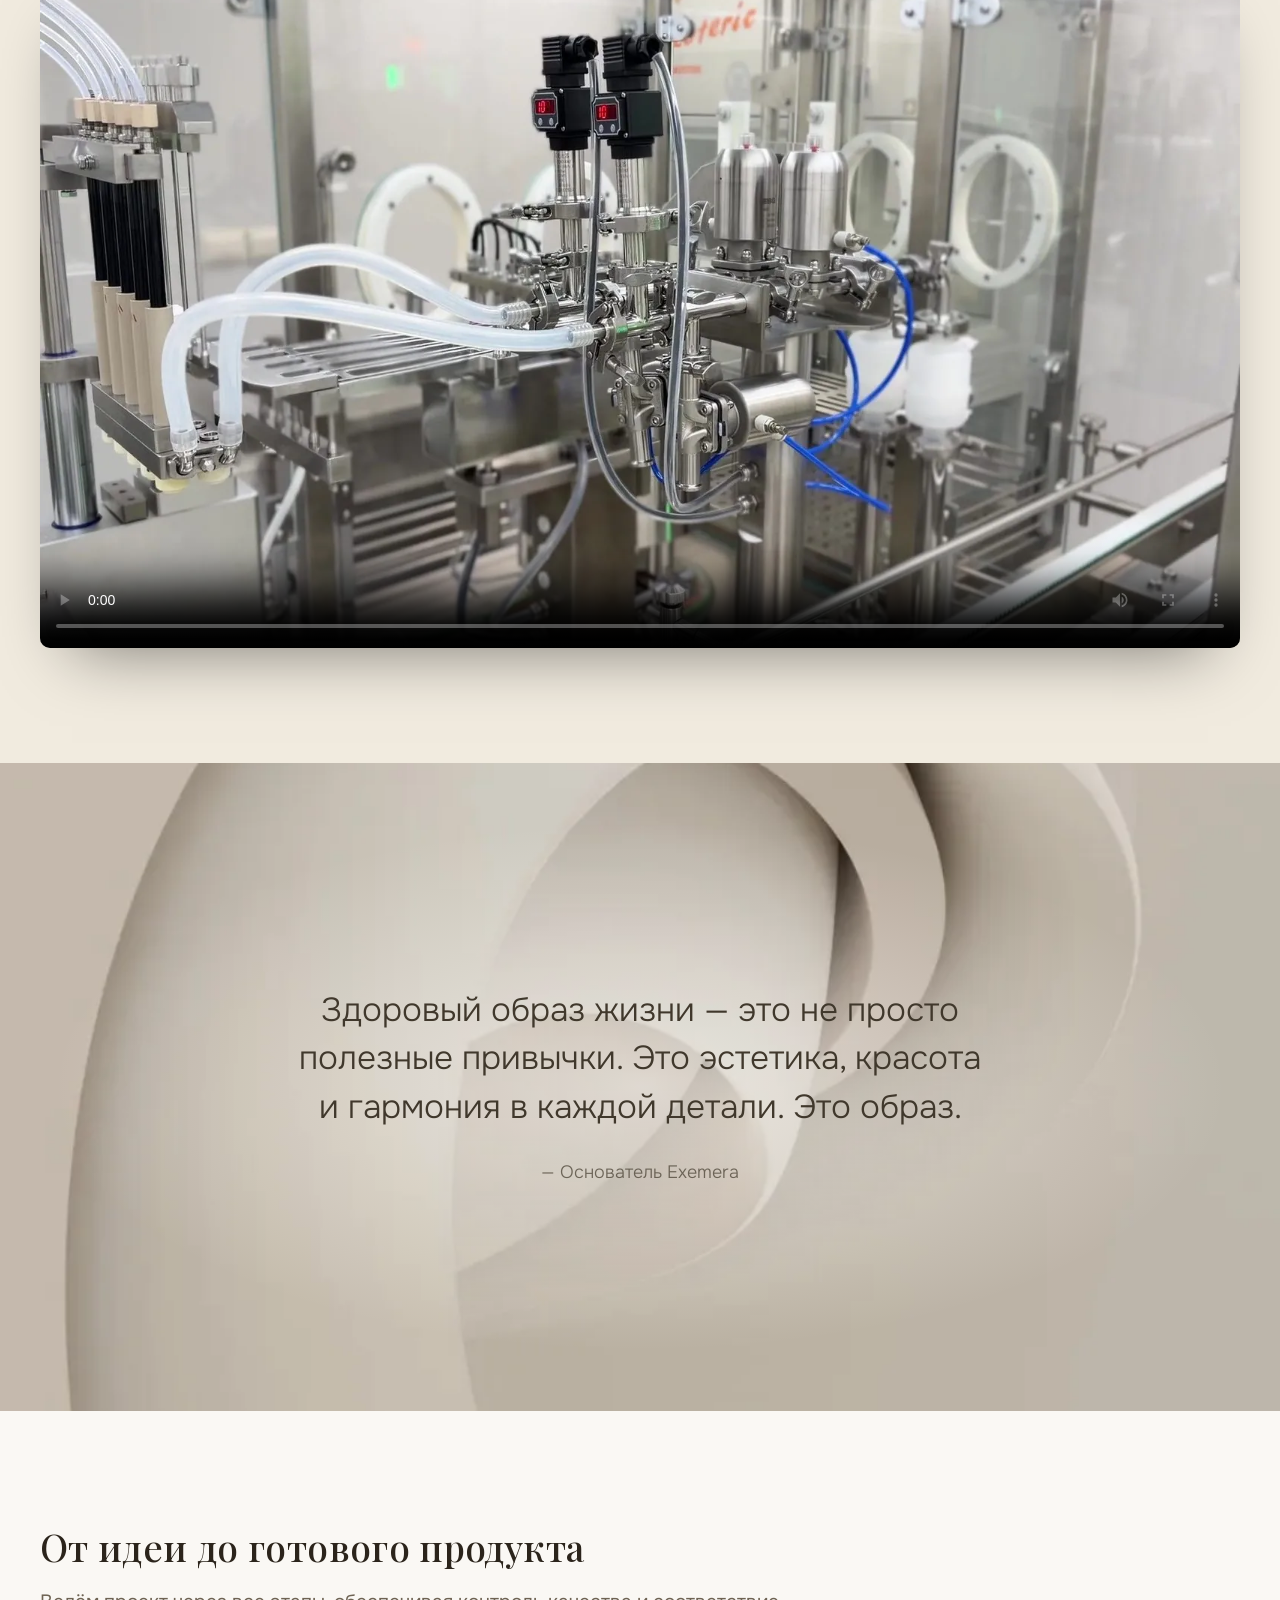
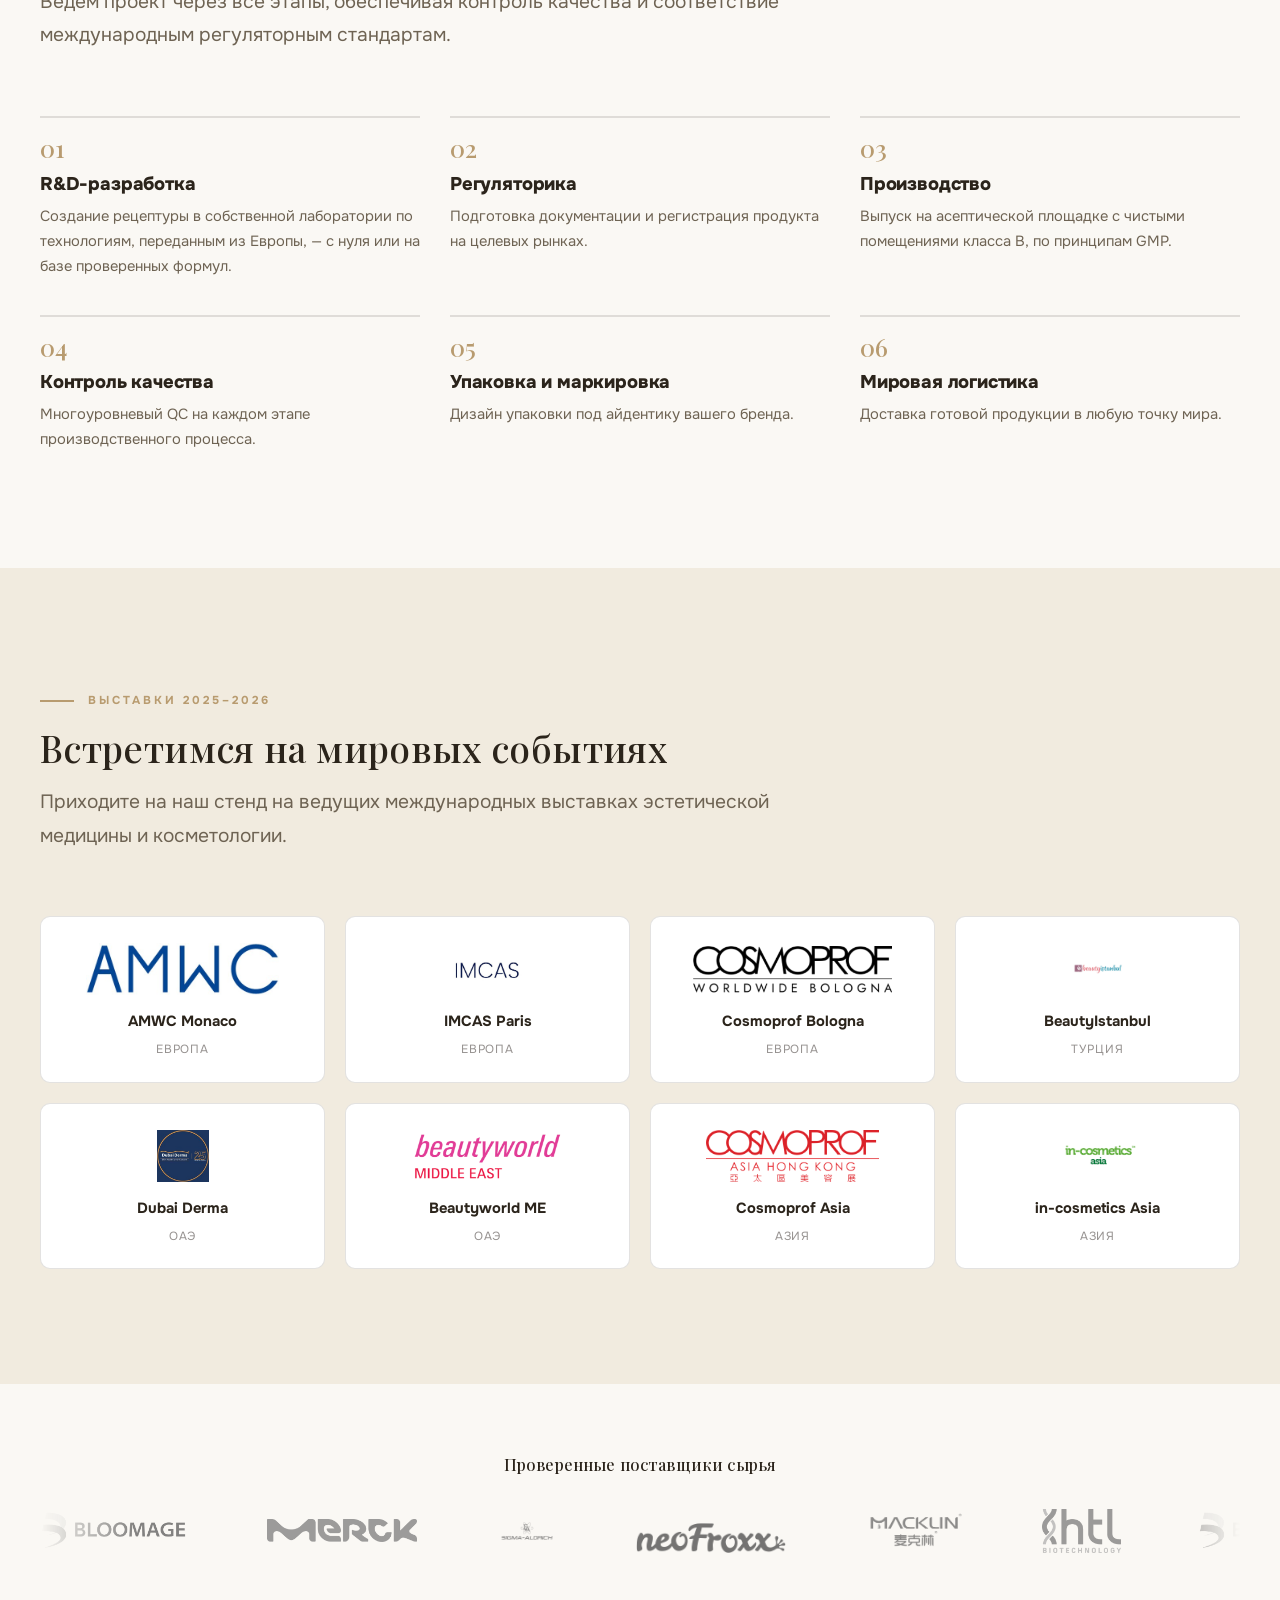
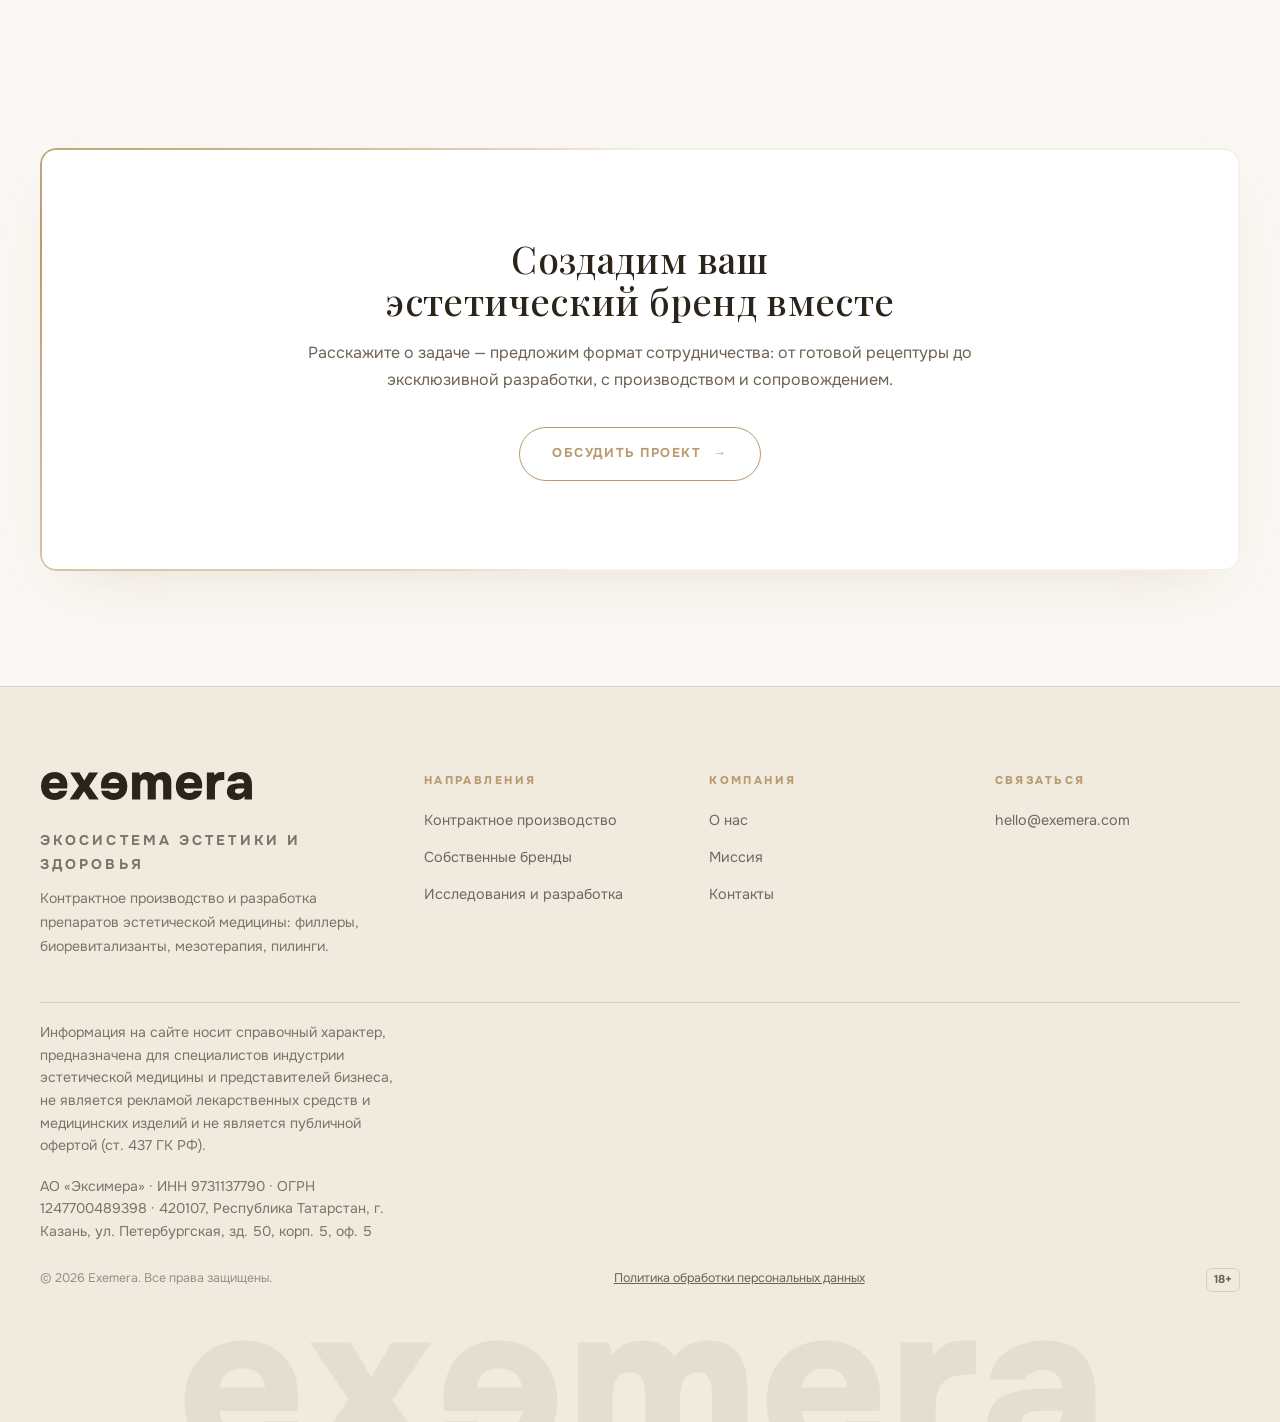
==== commit 6d0c607c: "Главная: надстрочная строка «Эстетика через асептику» «Эстетическая фармацевтика» не годилась по дву" ====
--- a/index.html
+++ b/index.html
@@ -113,7 +113,7 @@
   <div class="hero__veil"></div>
   <div class="wrap hero__in">
     <div>
-      <span class="eyebrow">Эстетическая фармацевтика</span>
+      <span class="eyebrow">Эстетика через асептику</span>
       <h1>Препараты красоты <em>полного цикла</em></h1>
       <p class="lead">Мы в Exemera разрабатываем и производим инъекционные препараты эстетической медицины: под вашим брендом, под нашими марками и по вашей задаче.</p>
       <div class="hero__cta">
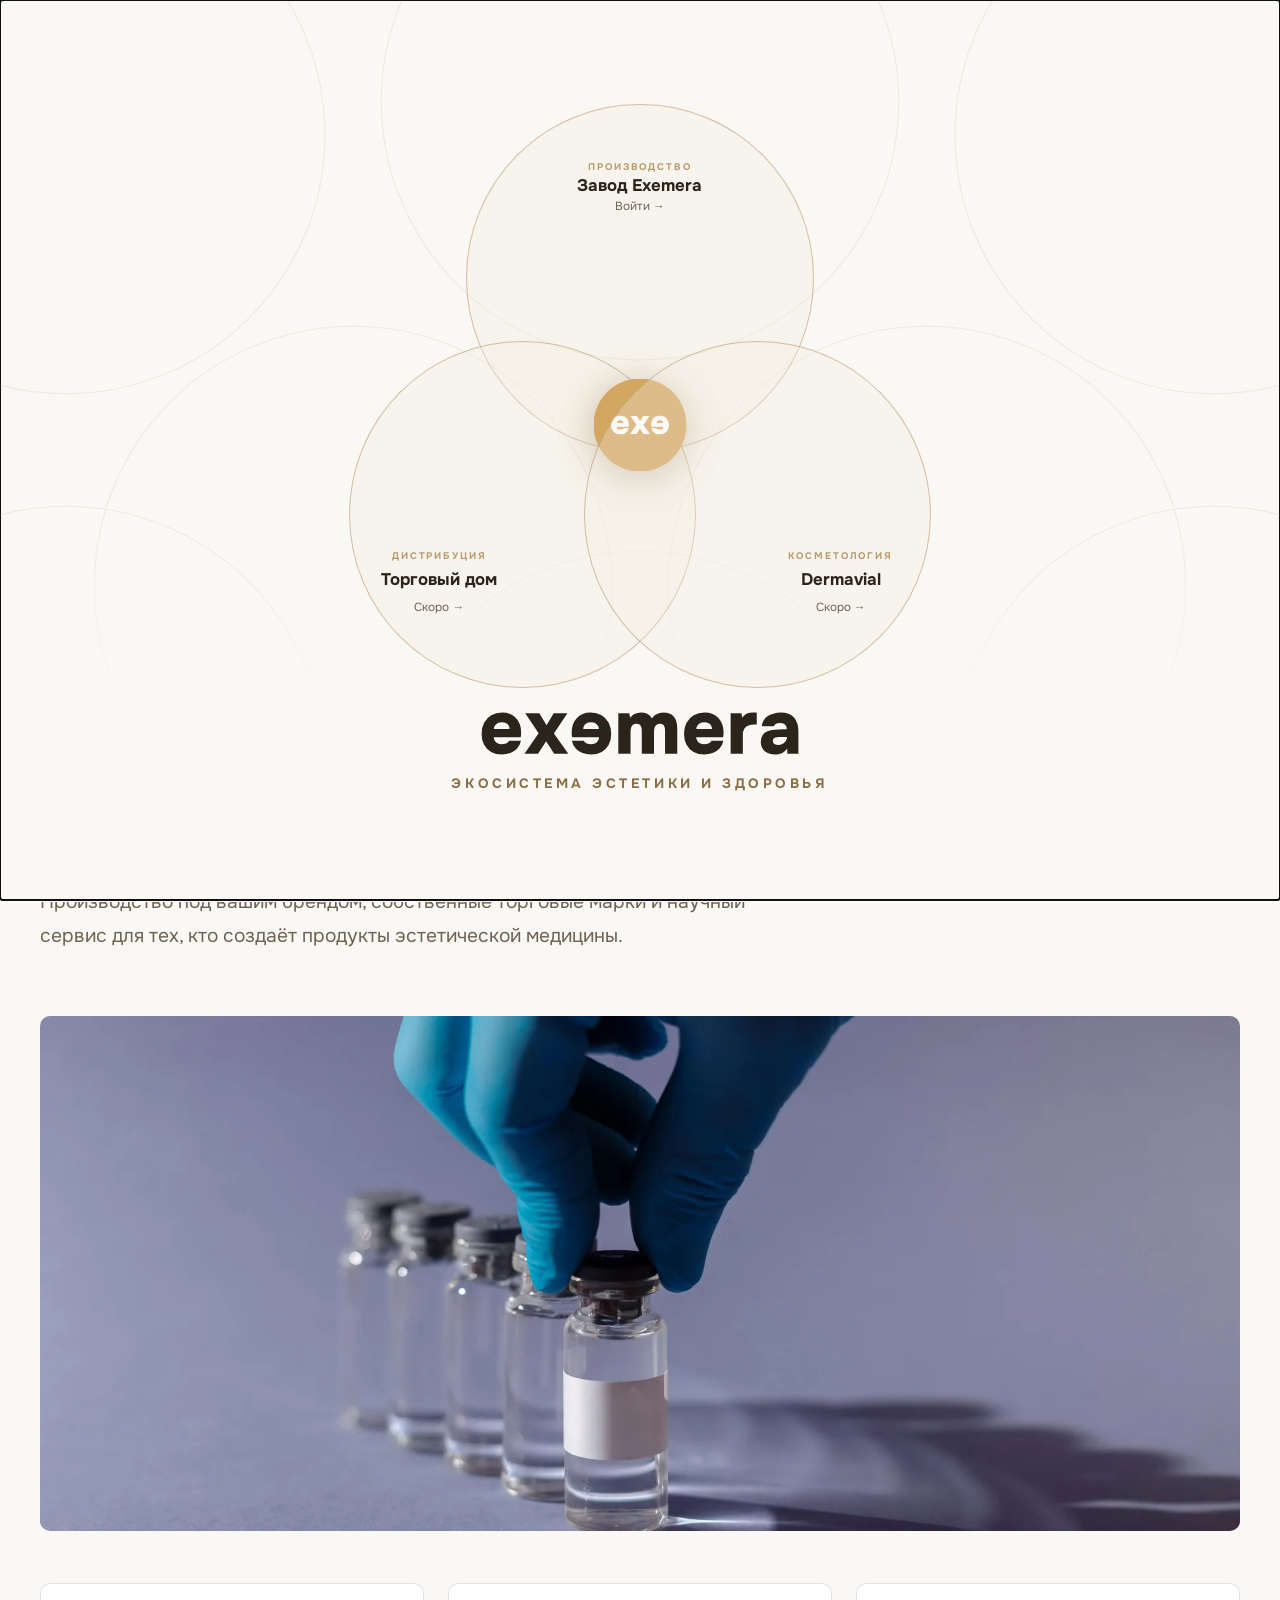
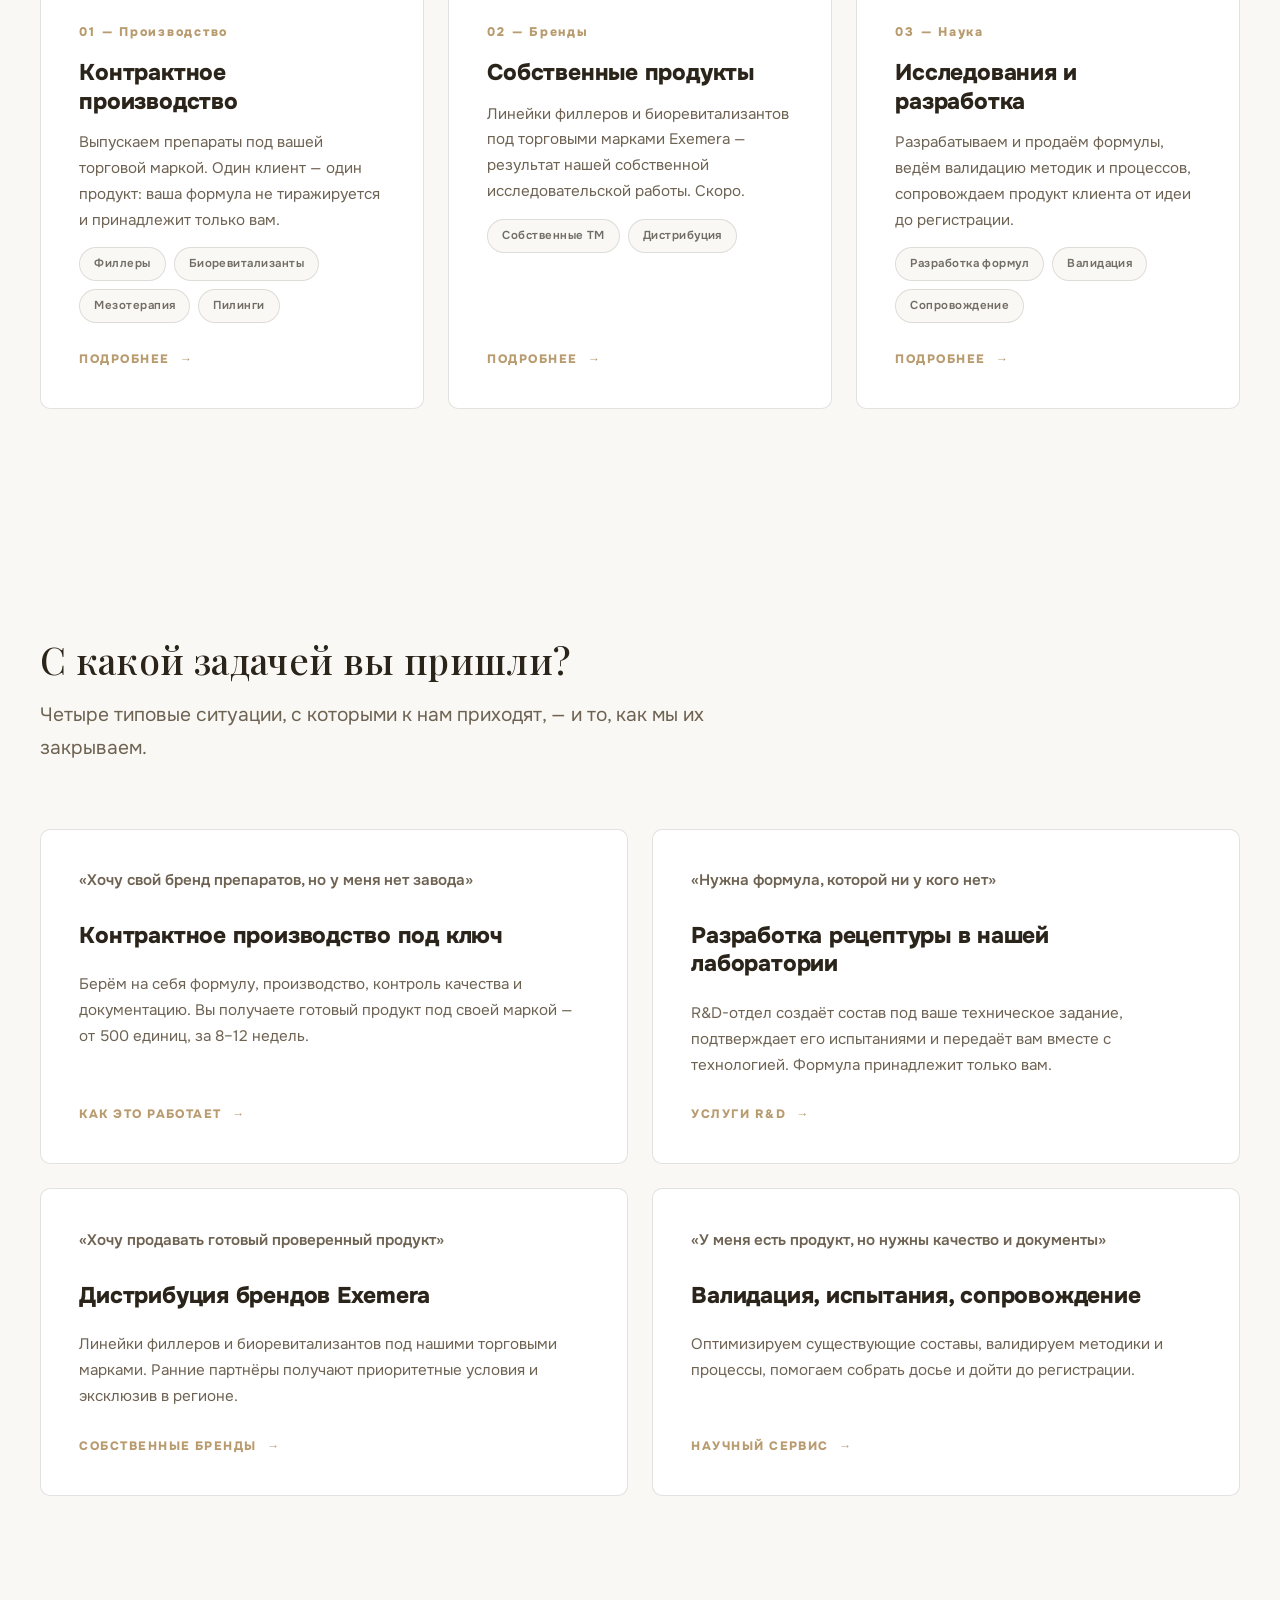
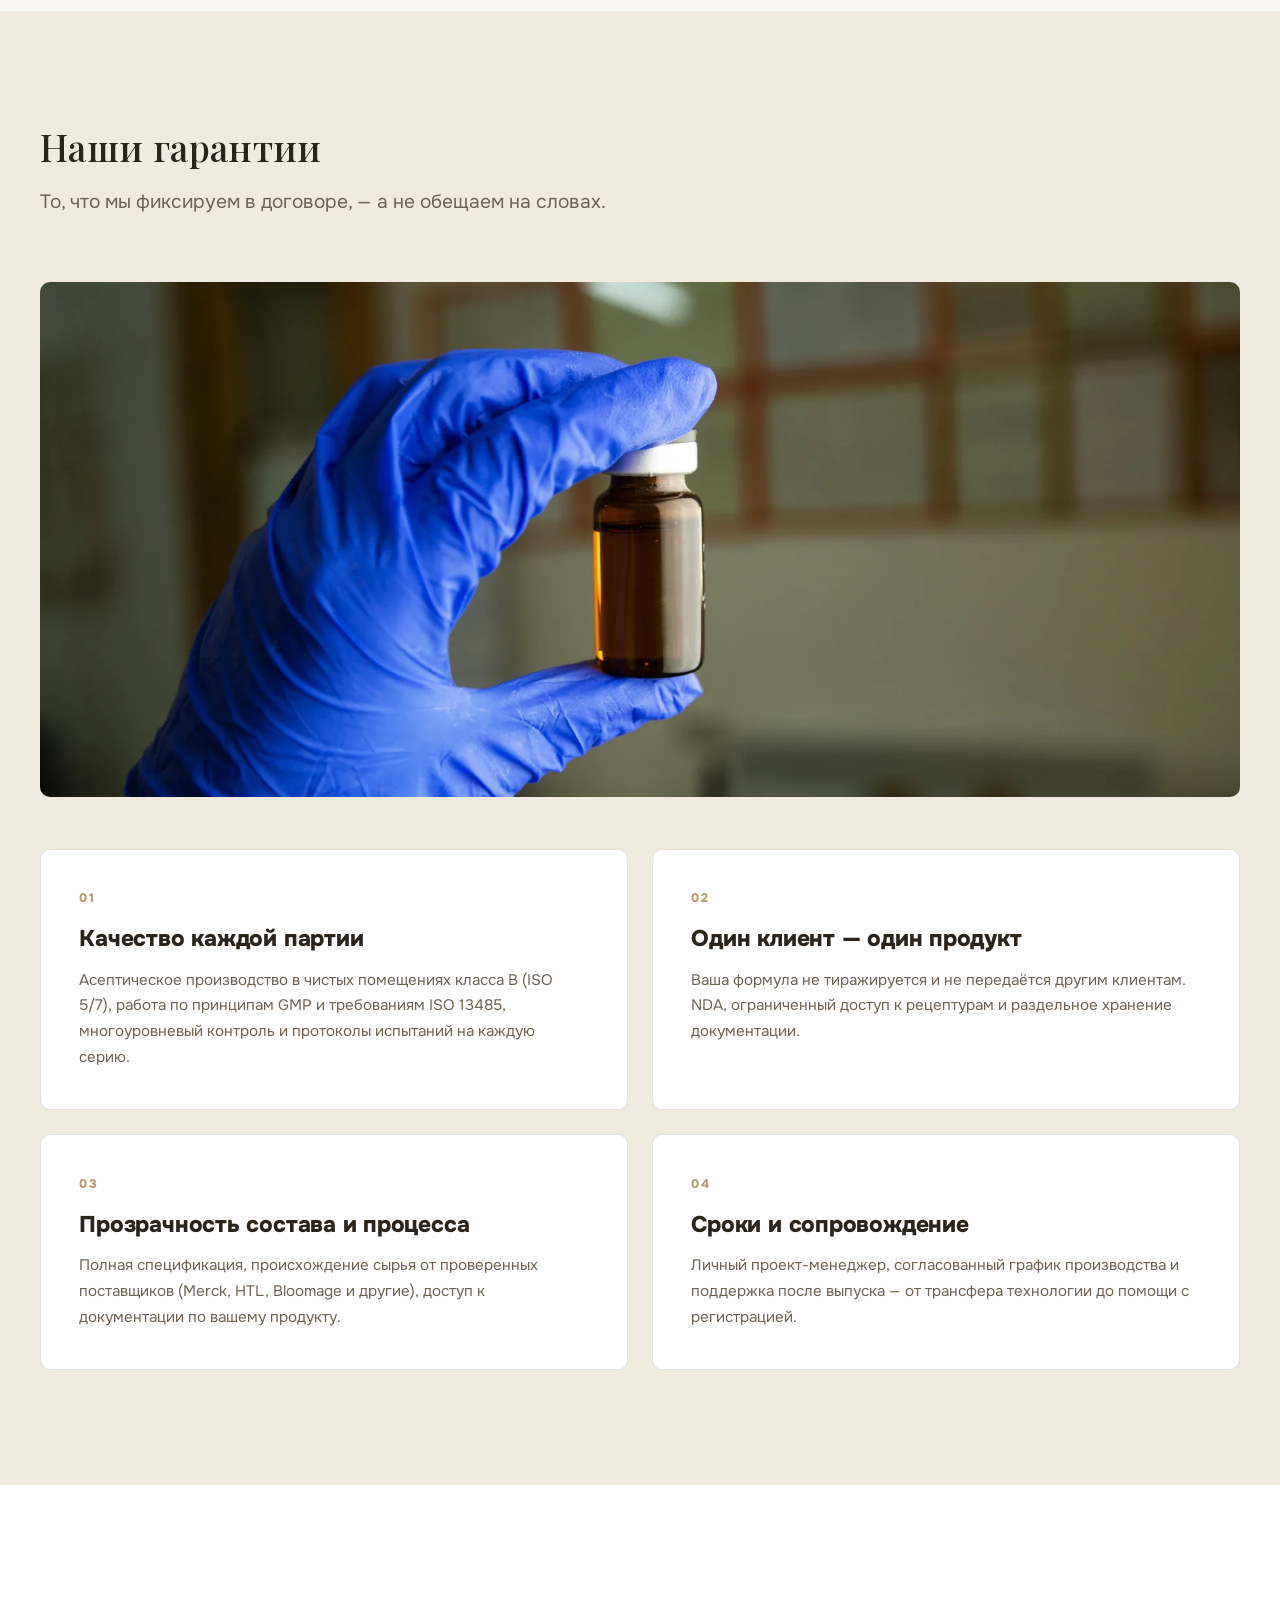
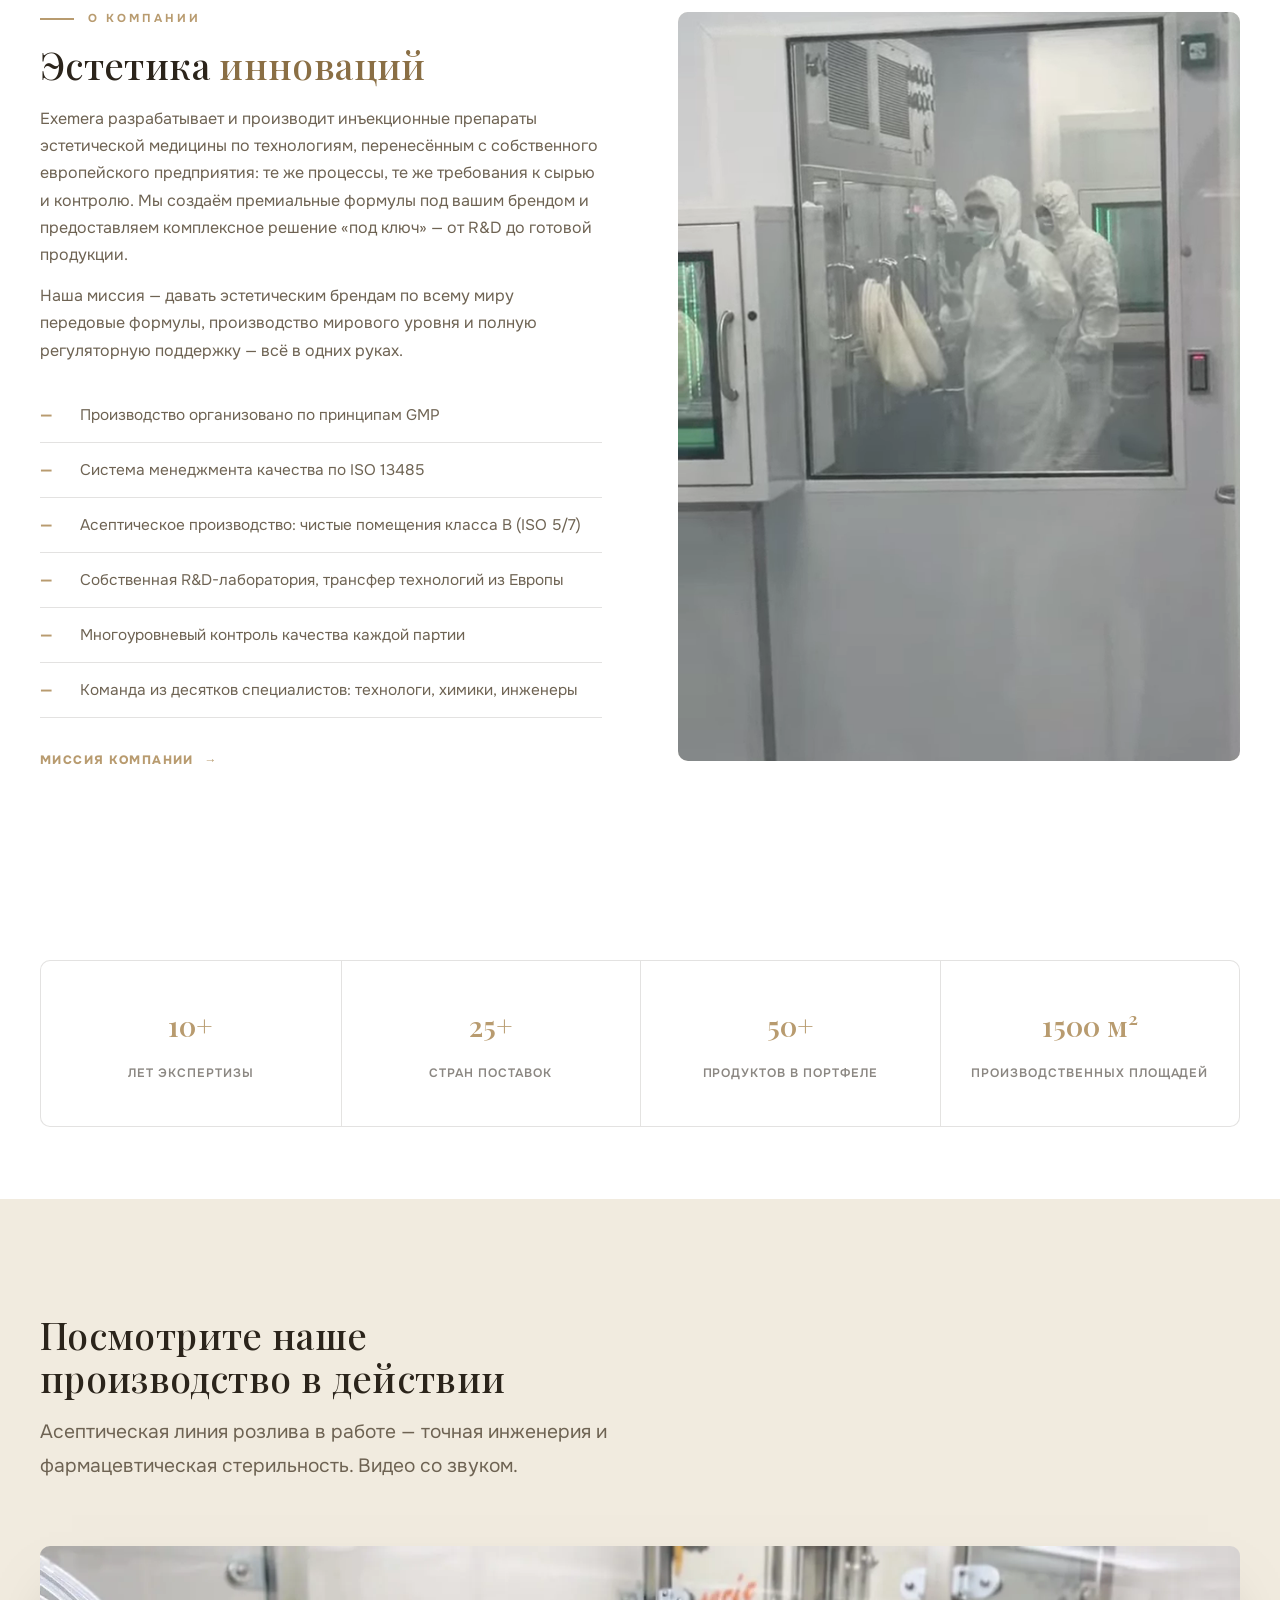
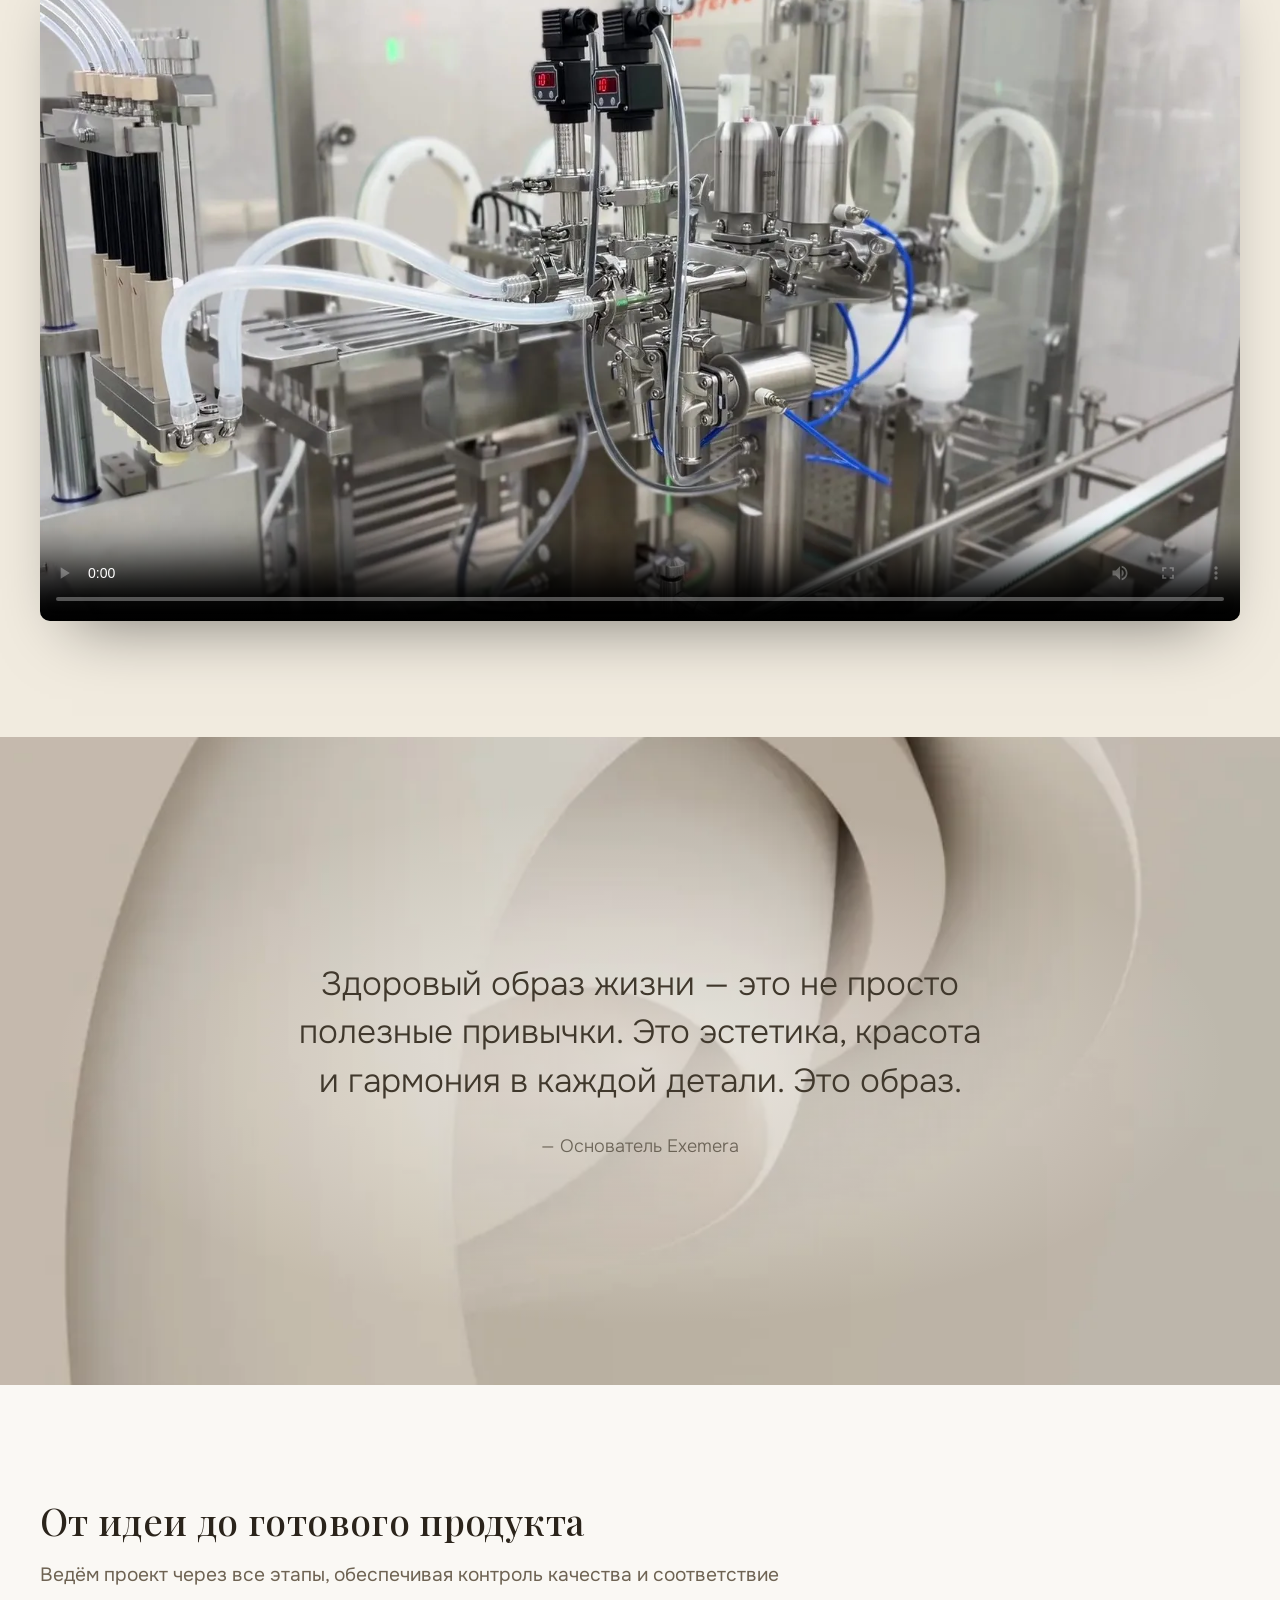
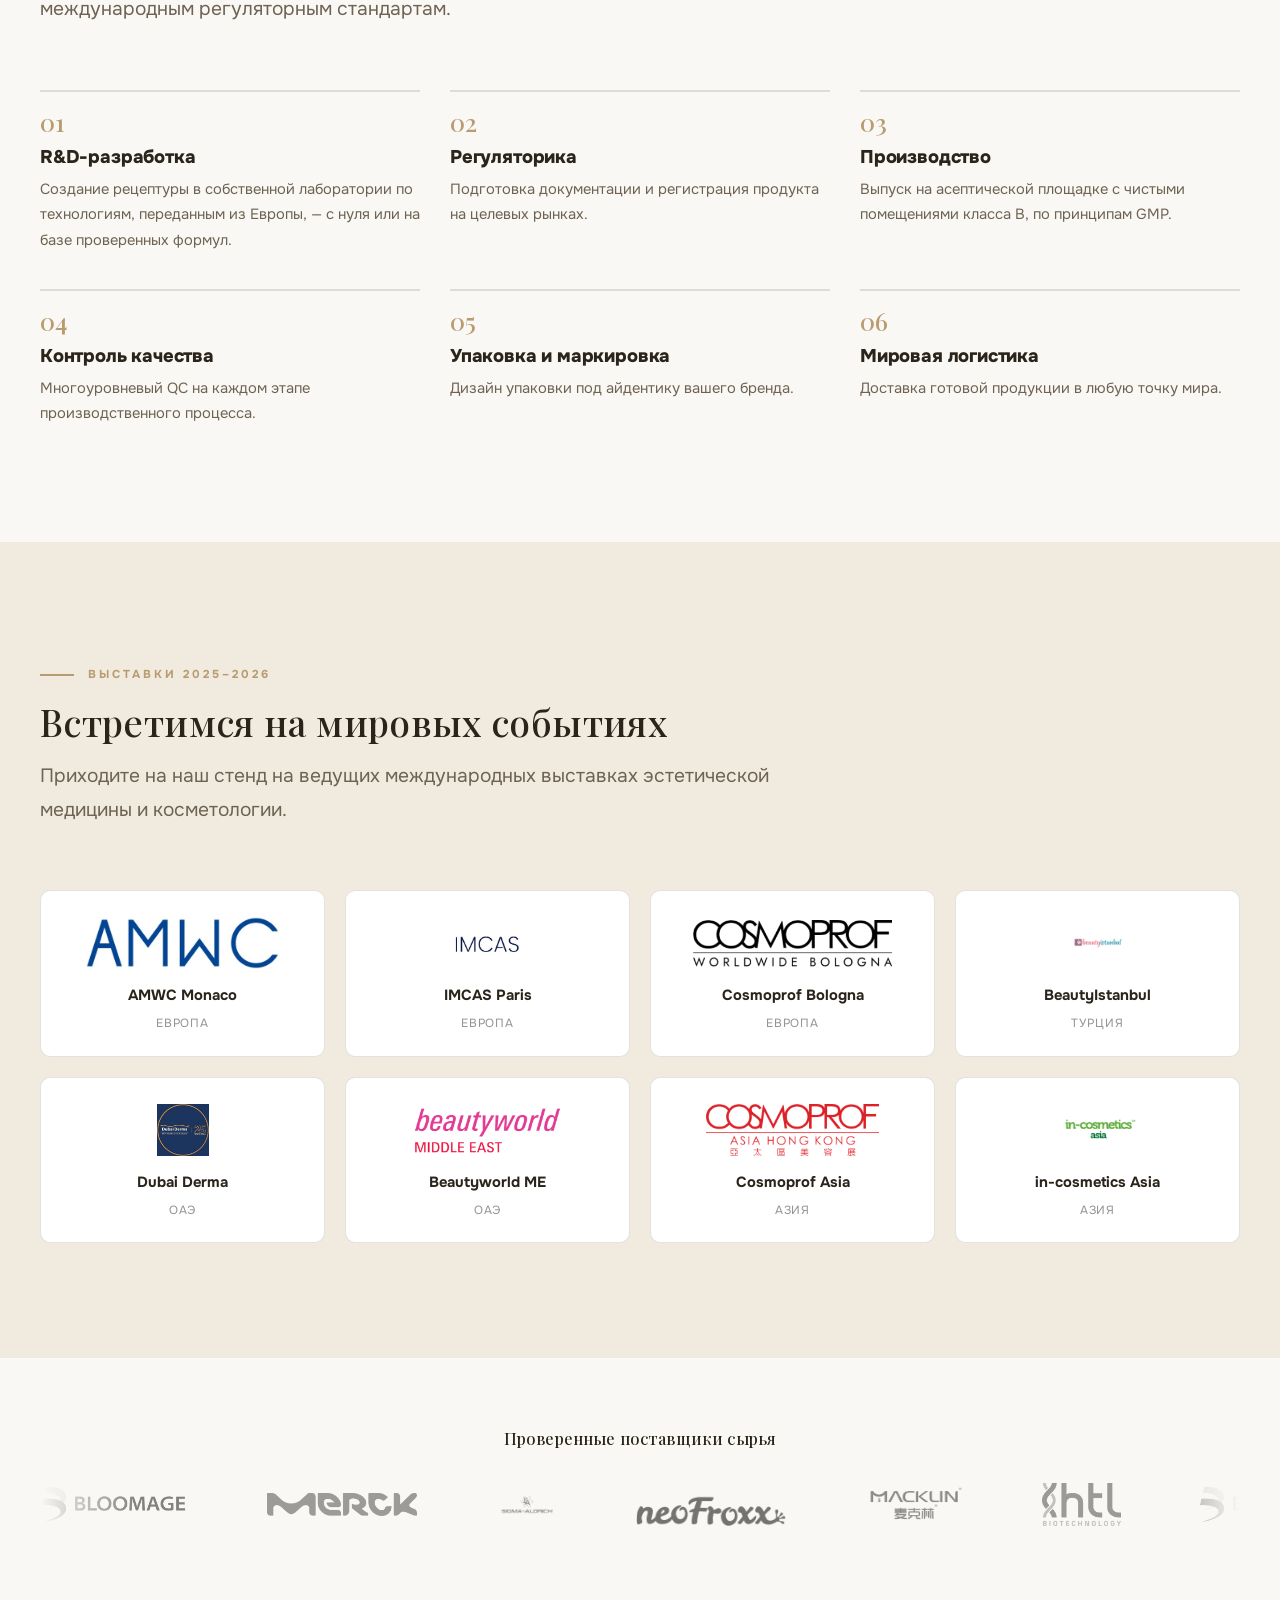
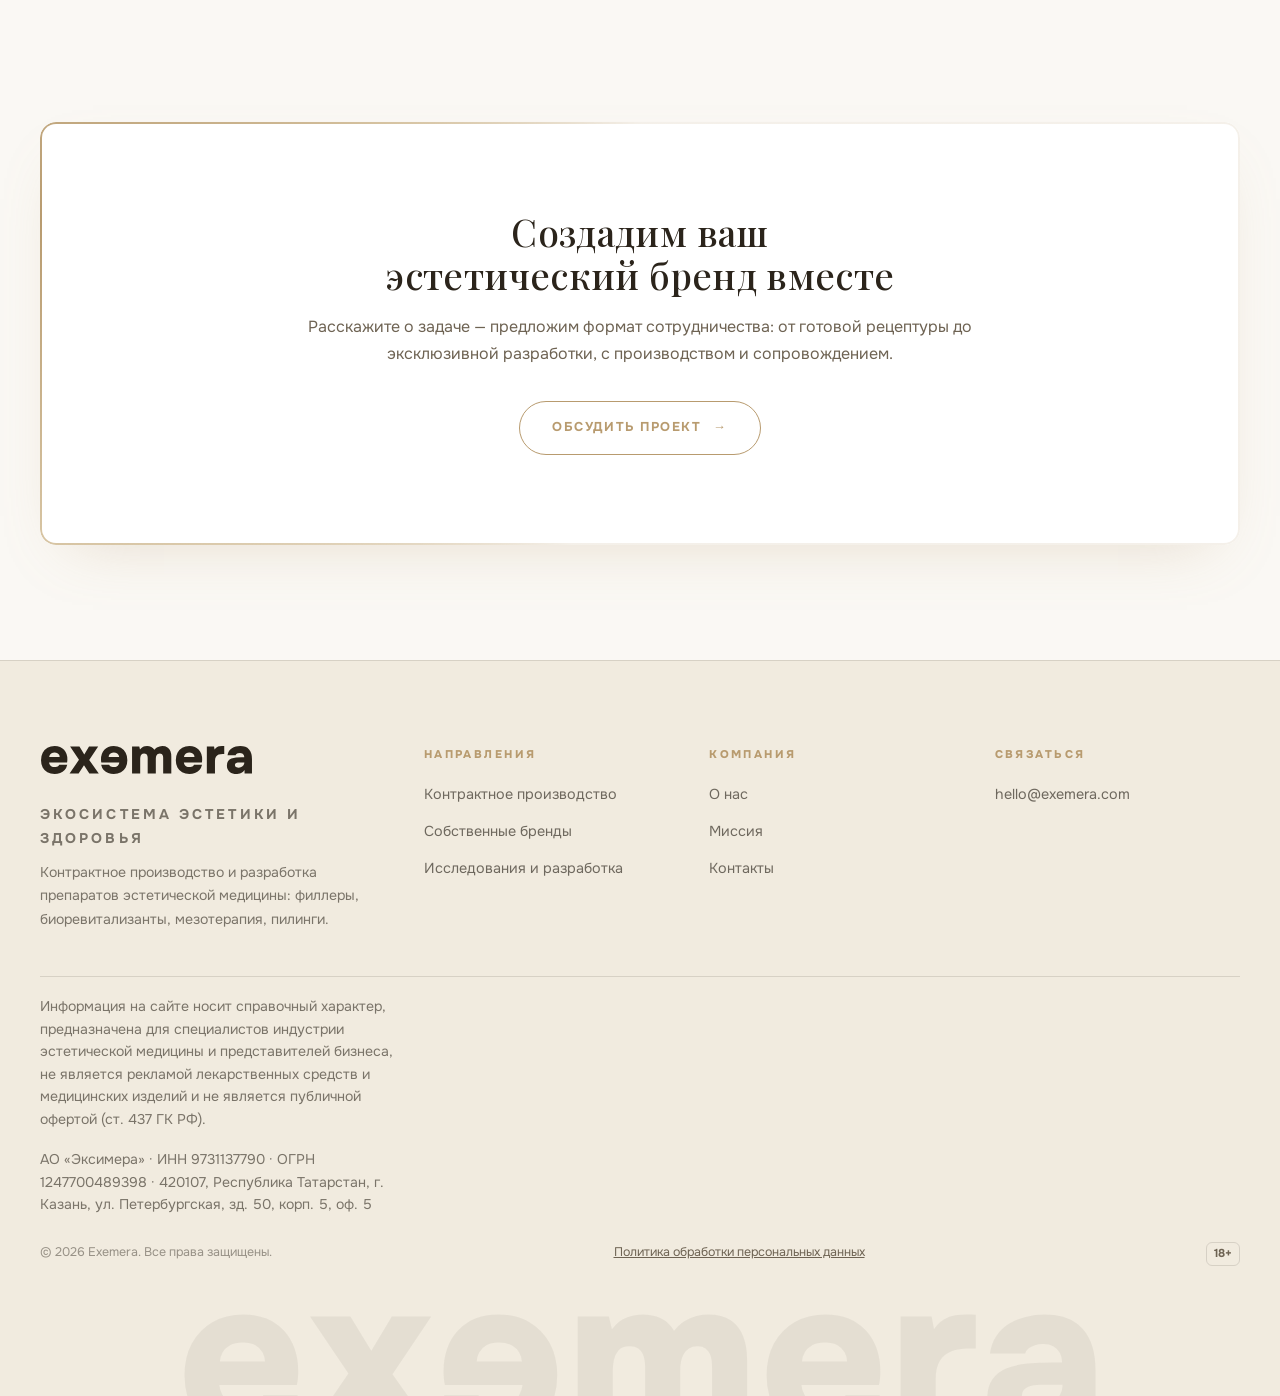
==== commit 32ca9f37: "Убрана пометка «сертификация в процессе» у ISO 13485 Система менеджмента качества по ISO 13485 в ком" ====
--- a/index.html
+++ b/index.html
@@ -113,7 +113,7 @@
   <div class="hero__veil"></div>
   <div class="wrap hero__in">
     <div>
-      <span class="eyebrow">Эстетика через асептику</span>
+      <span class="eyebrow">Эстетическая фармацевтика</span>
       <h1>Препараты красоты <em>полного цикла</em></h1>
       <p class="lead">Мы в Exemera разрабатываем и производим инъекционные препараты эстетической медицины: под вашим брендом, под нашими марками и по вашей задаче.</p>
       <div class="hero__cta">
@@ -263,7 +263,7 @@
       <p>Наша миссия — давать эстетическим брендам по всему миру передовые формулы, производство мирового уровня и полную регуляторную поддержку — всё в одних руках.</p>
       <ul class="detail-list" style="margin-top: 24px;">
         <li>Производство организовано по принципам GMP</li>
-        <li>Система менеджмента качества по ISO 13485 — сертификация в процессе</li>
+        <li>Система менеджмента качества по ISO 13485</li>
         <li>Асептическое производство: чистые помещения класса B (ISO 5/7)</li>
         <li>Собственная R&amp;D-лаборатория, трансфер технологий из Европы</li>
         <li>Многоуровневый контроль качества каждой партии</li>
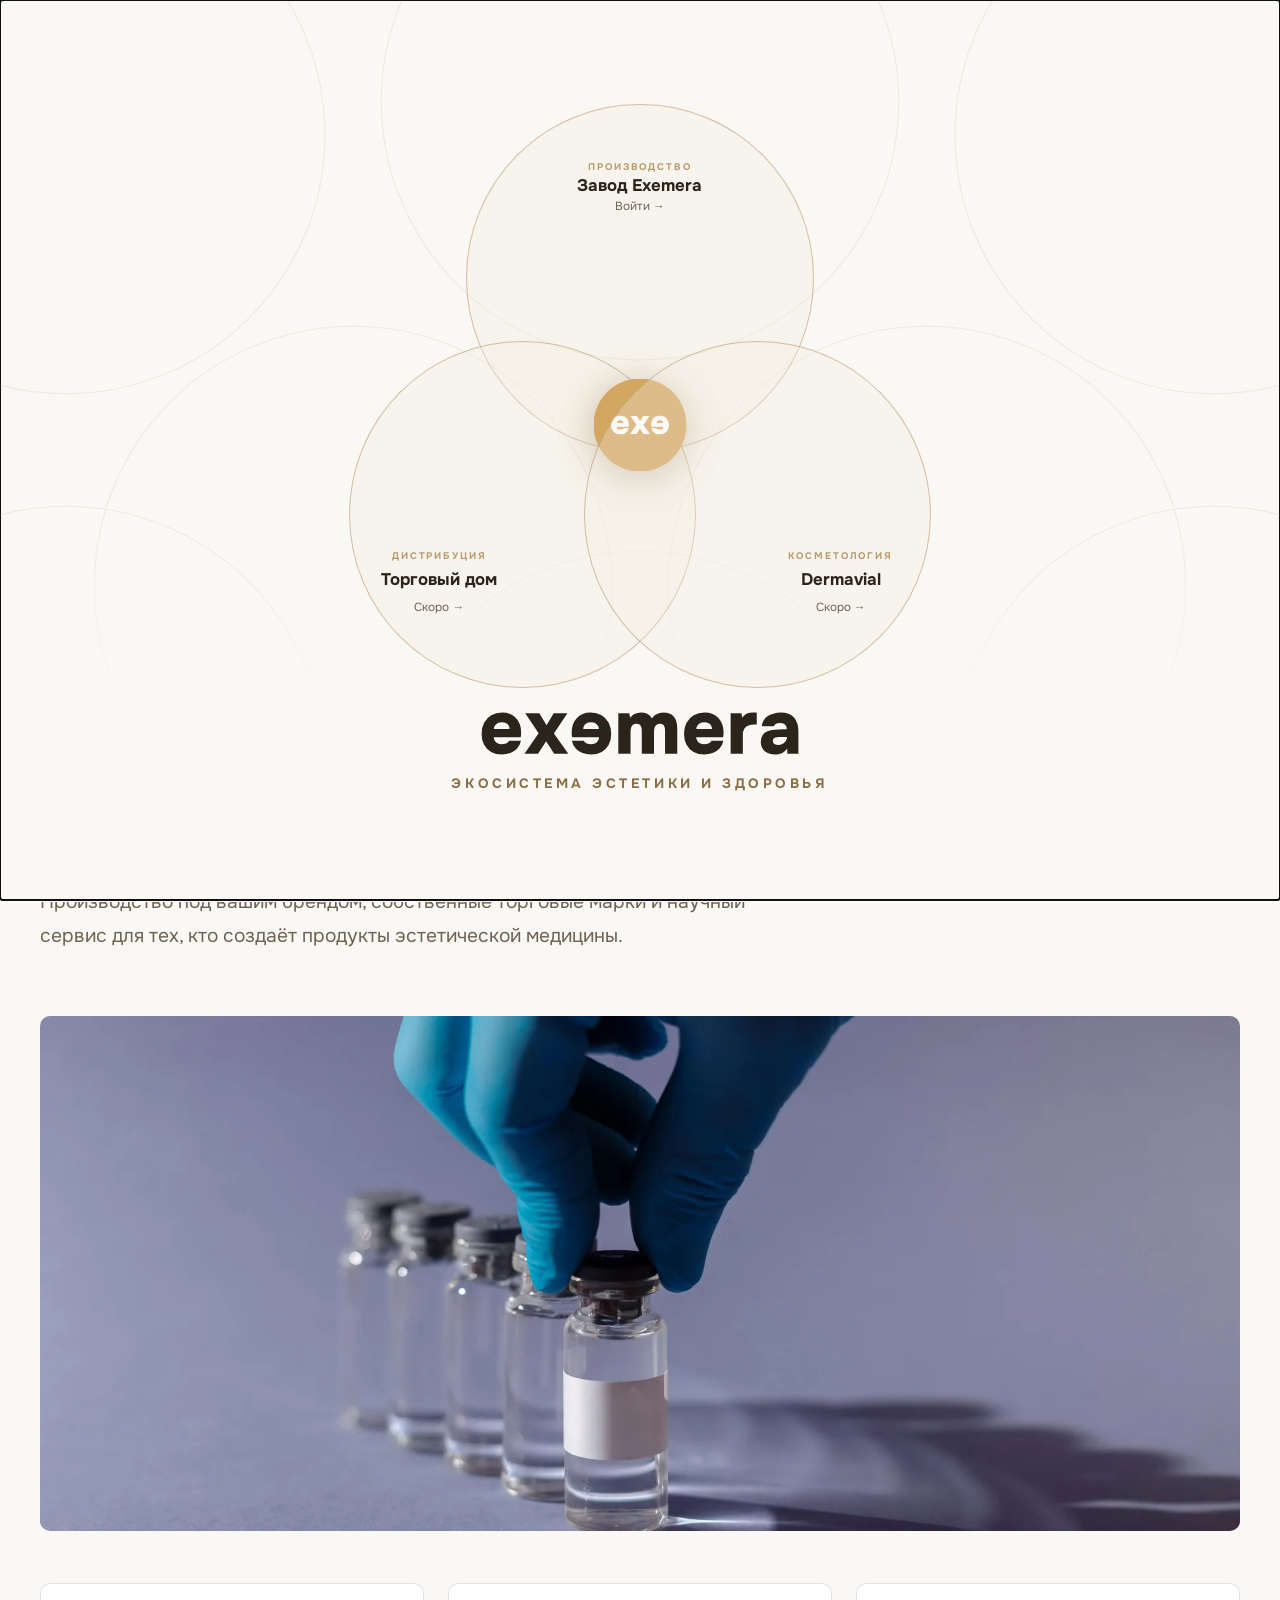
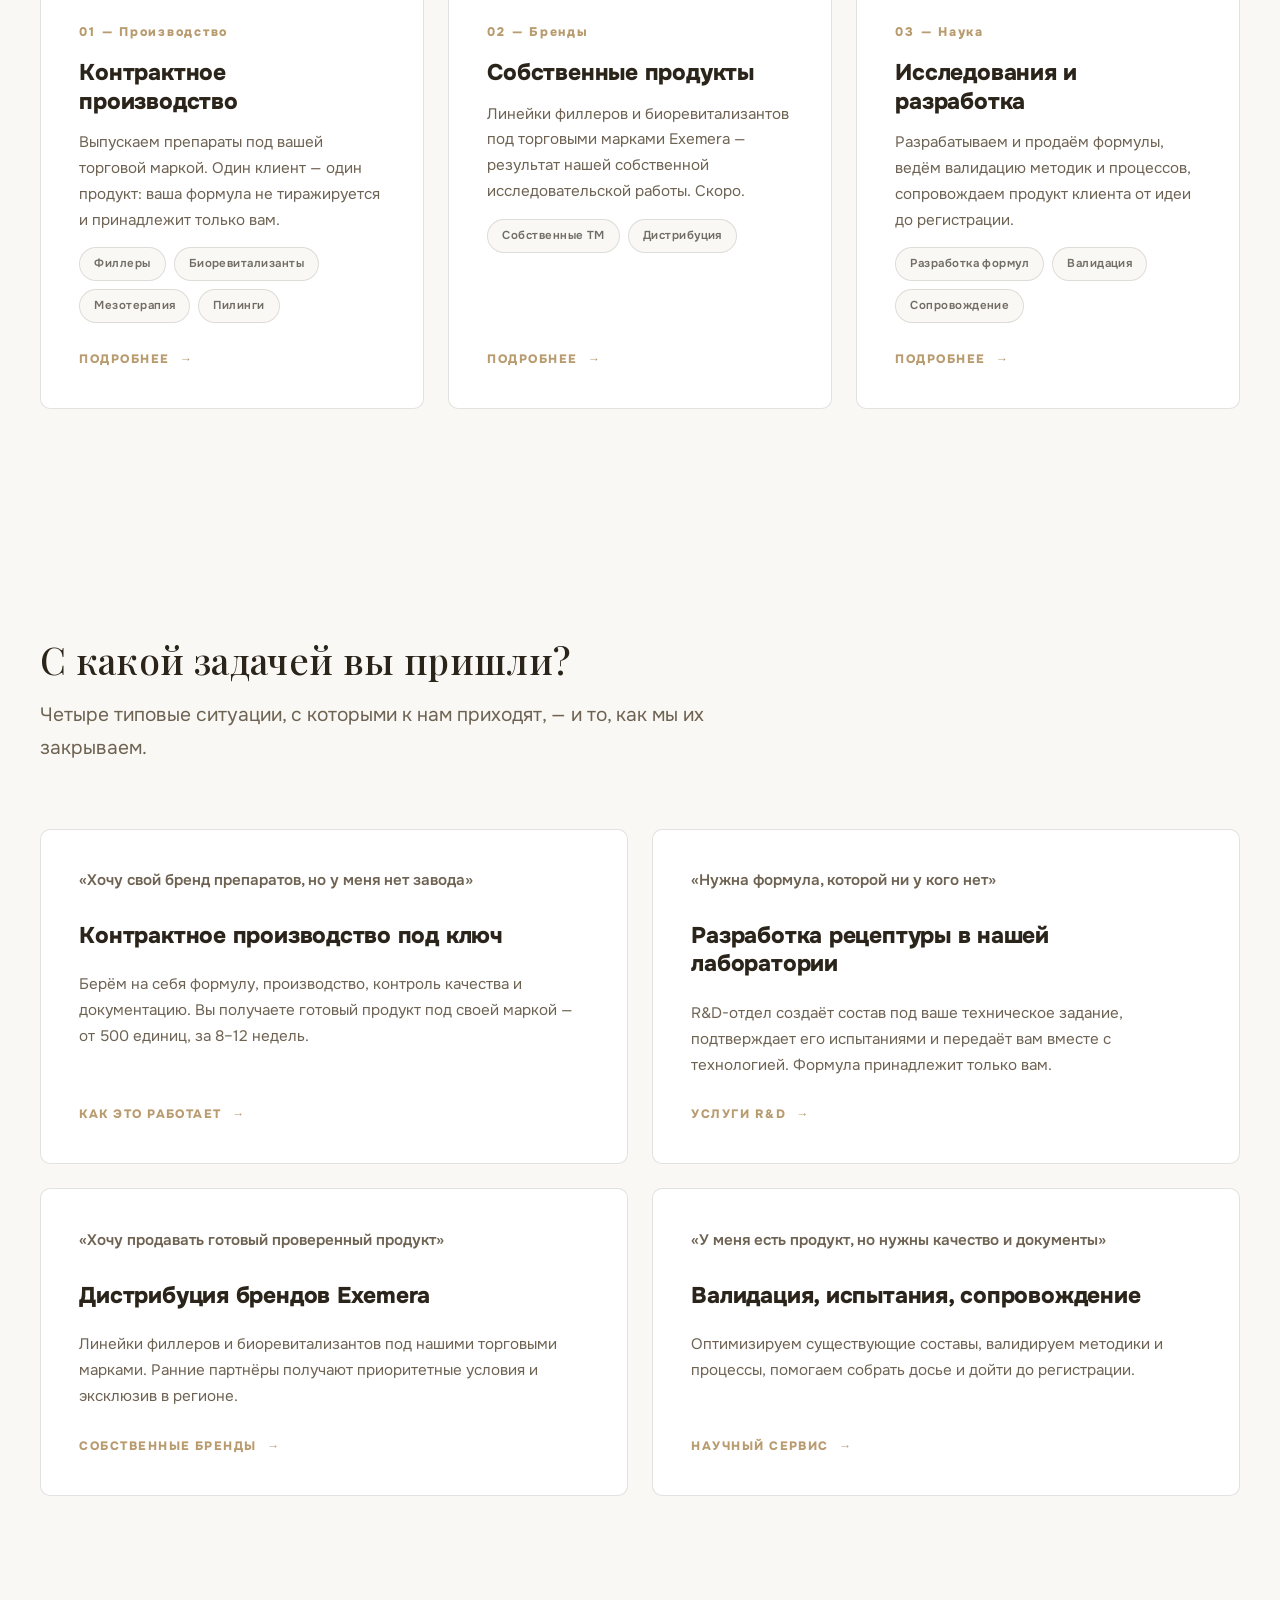
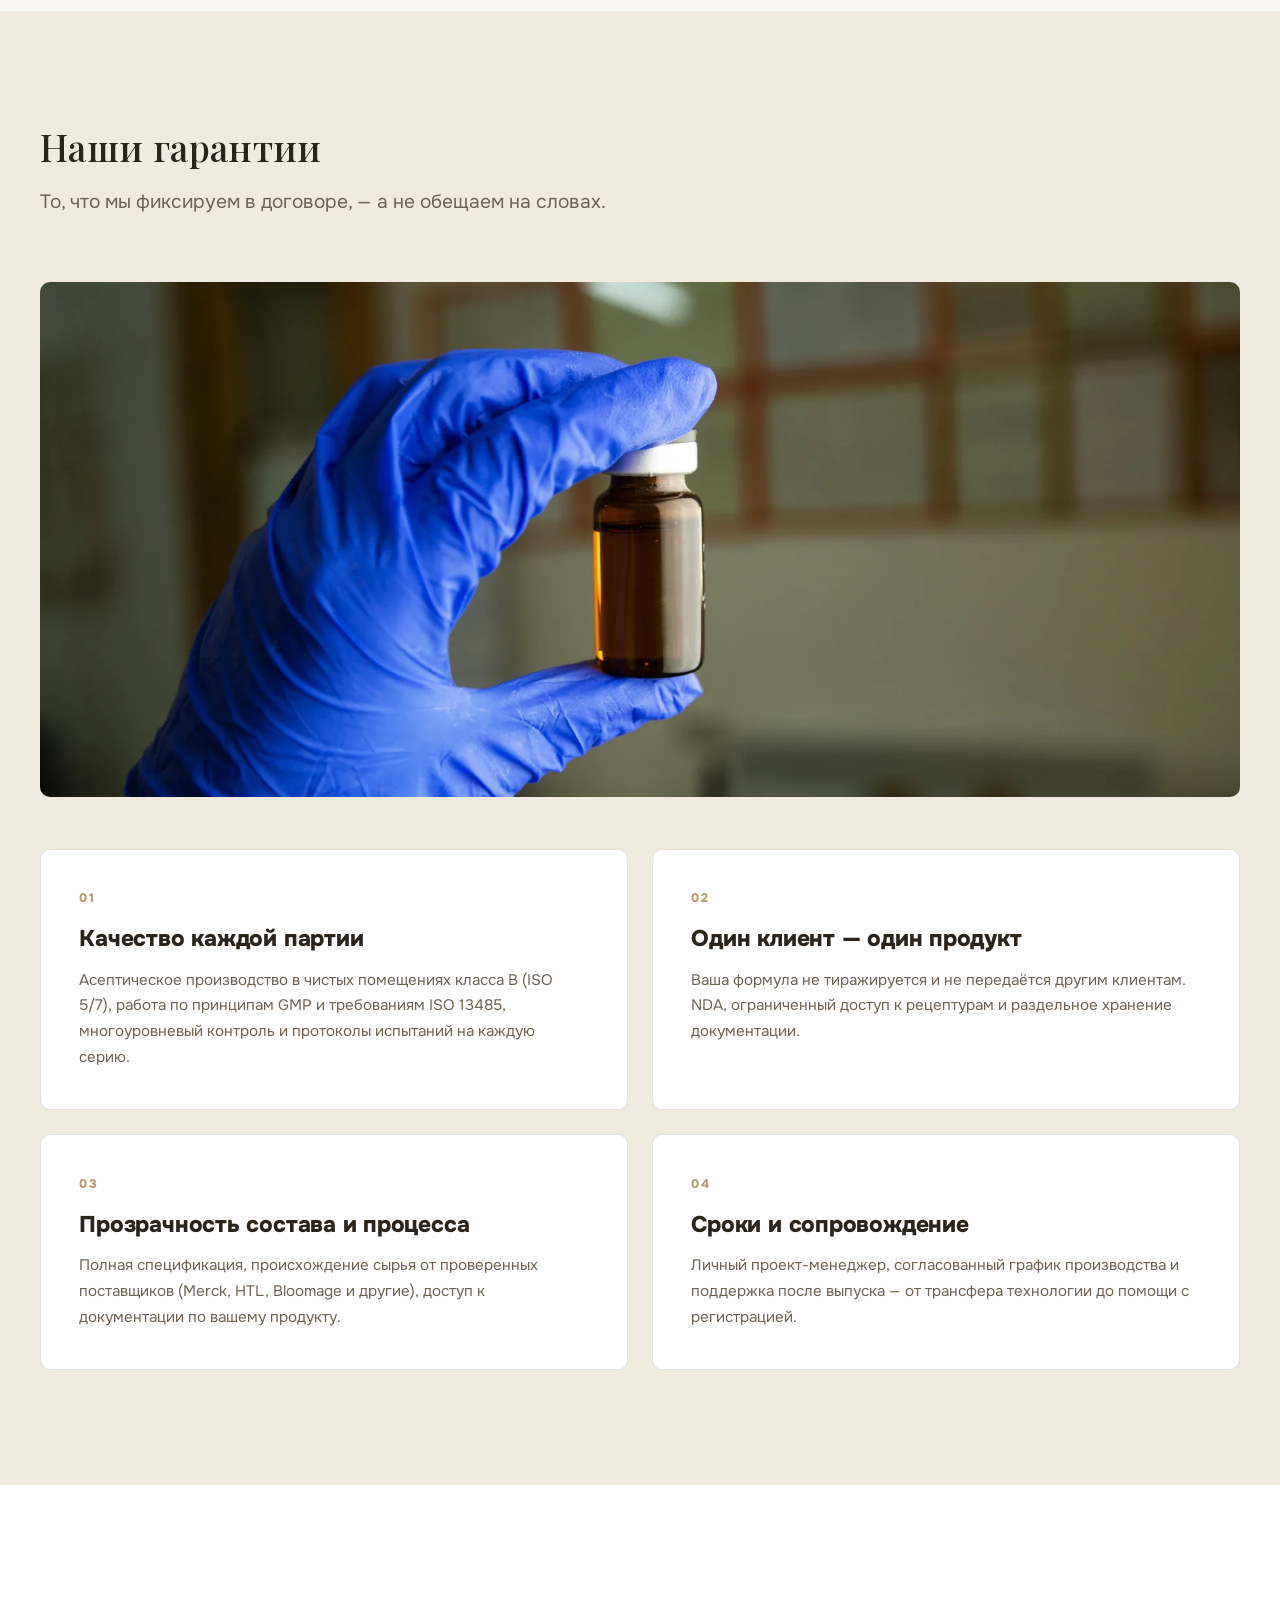
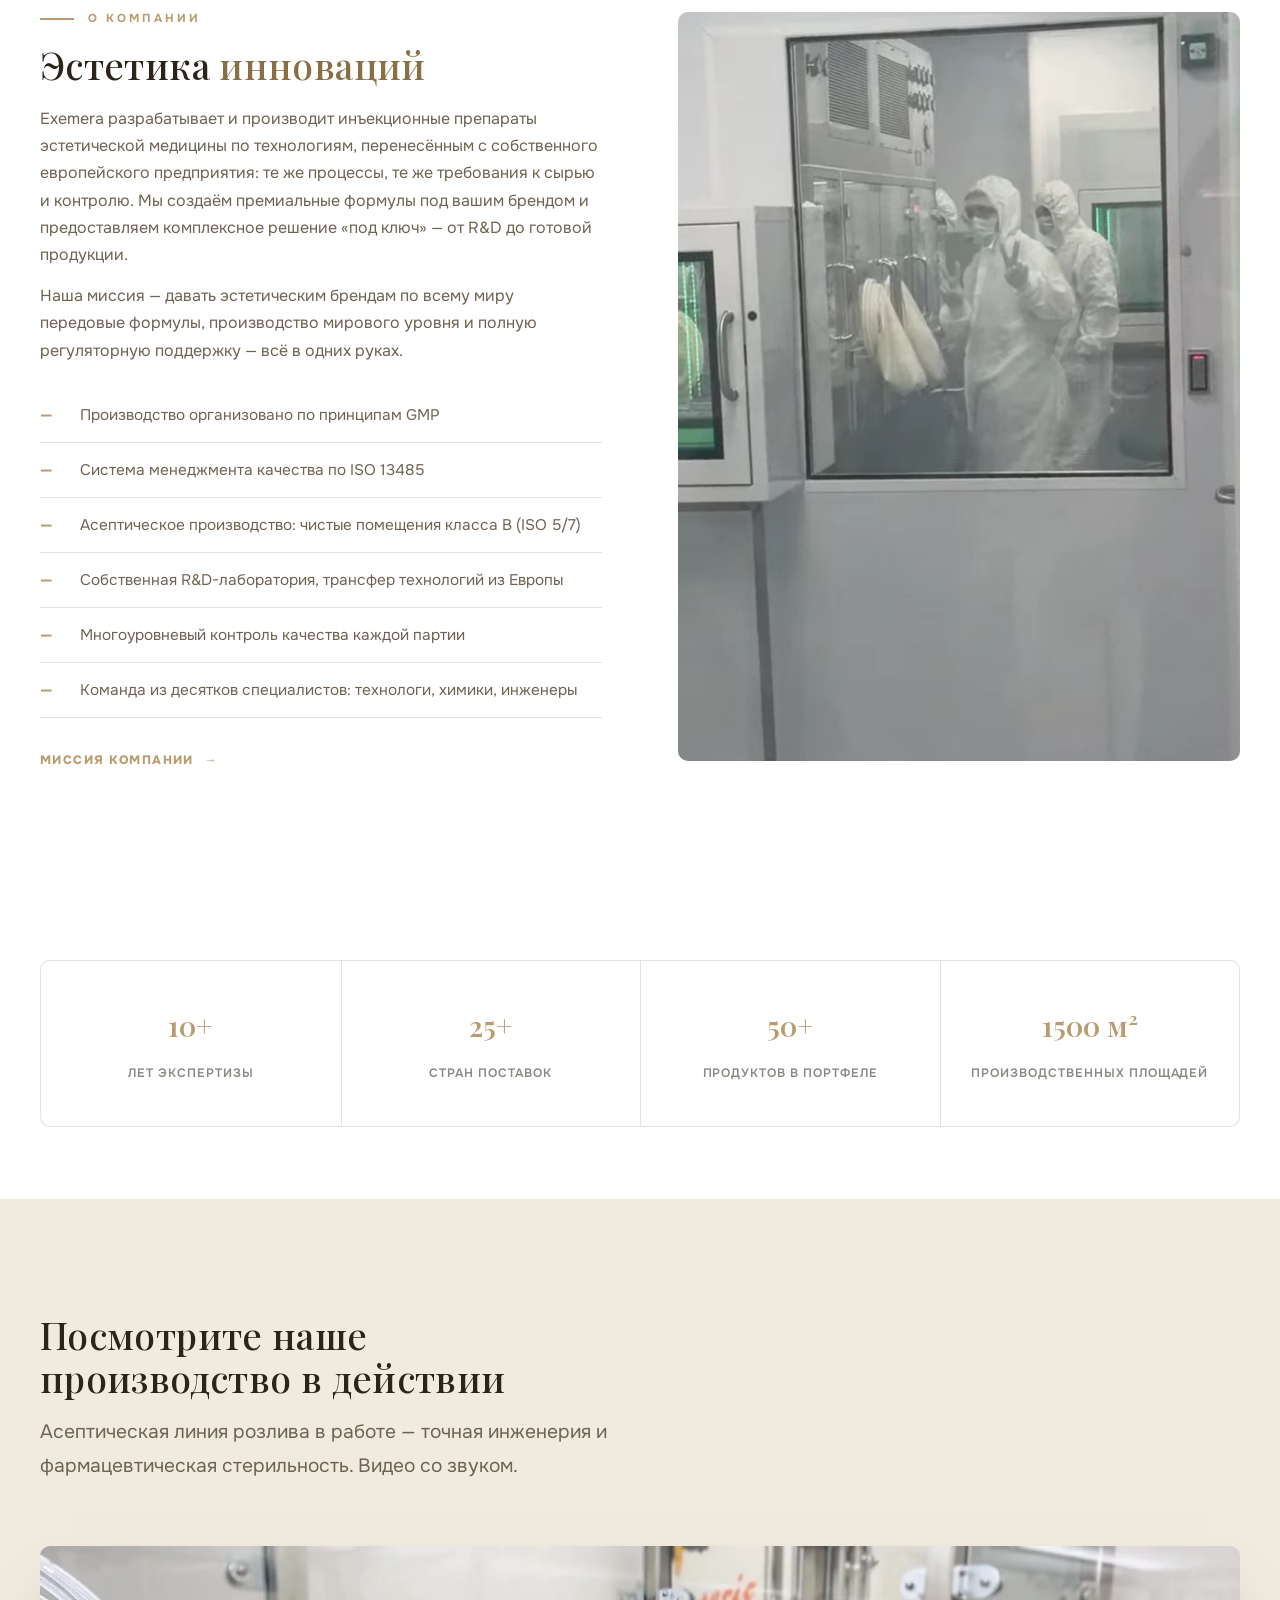
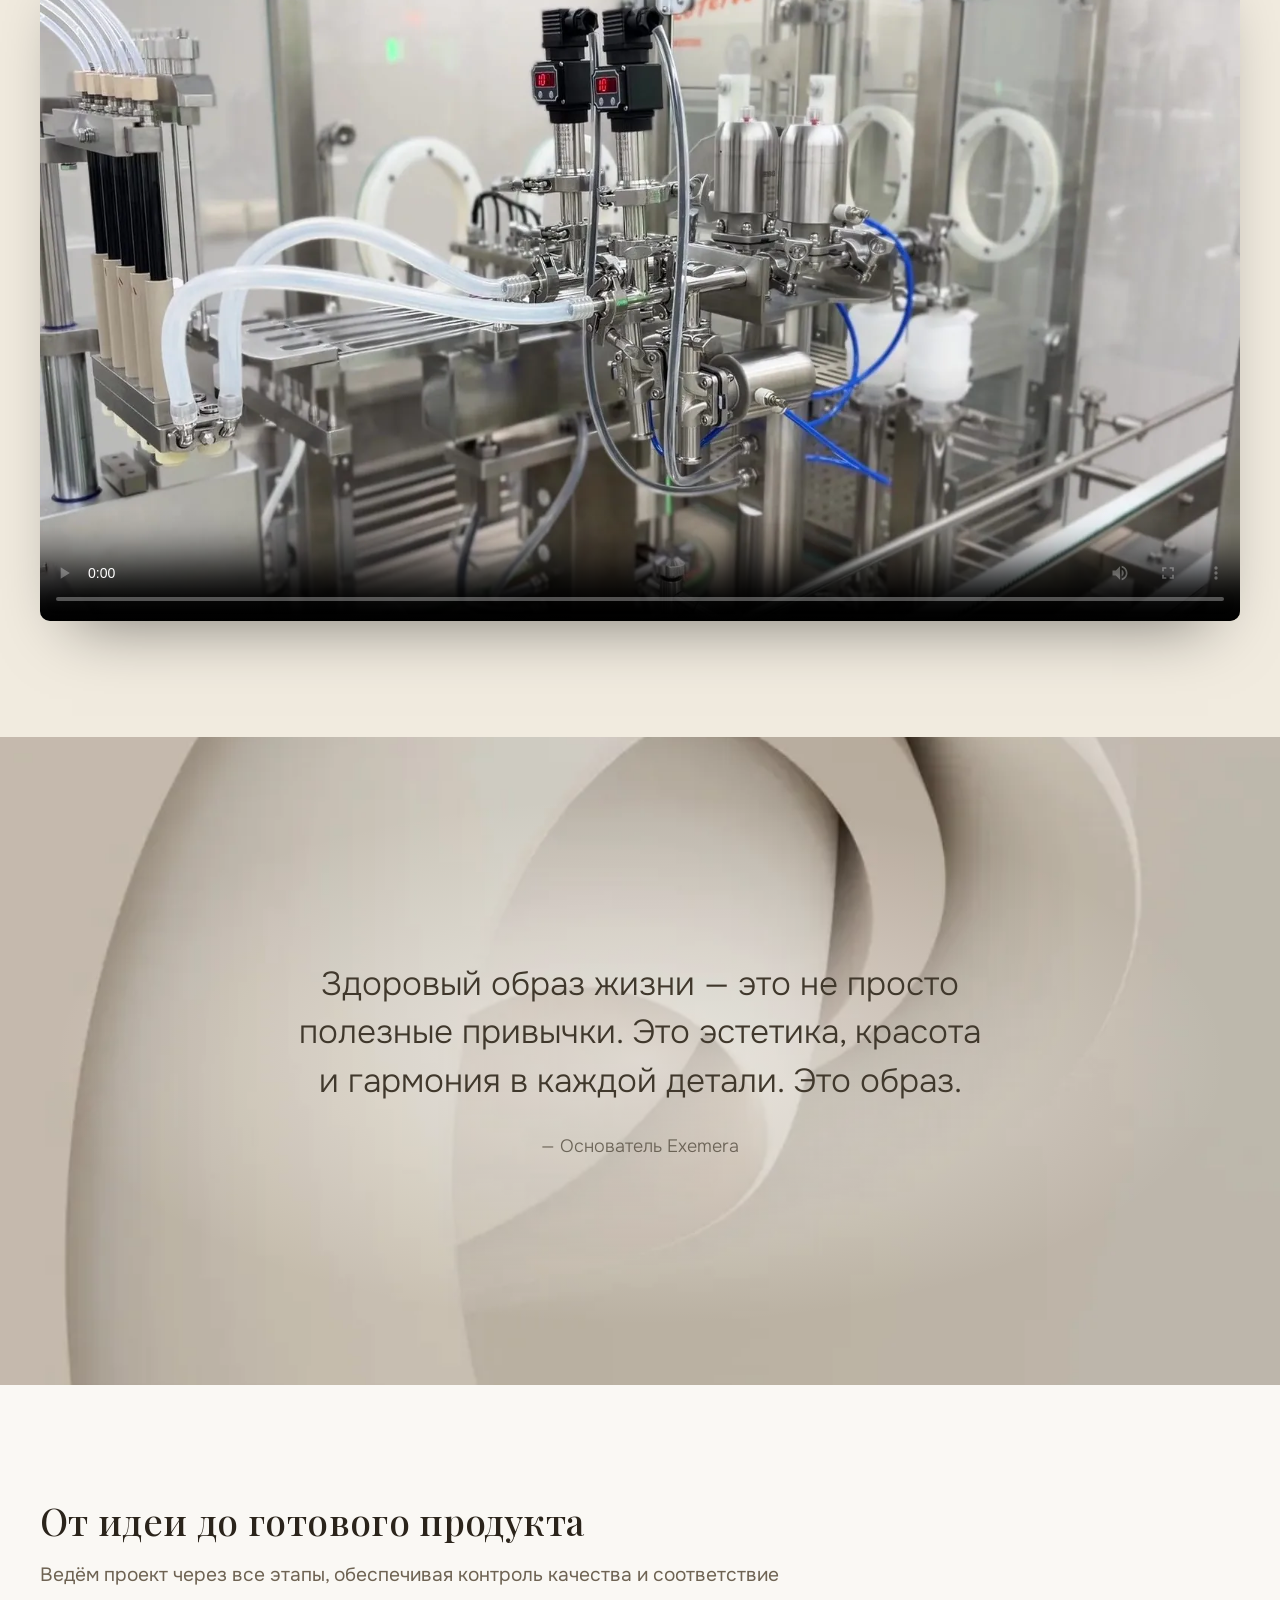
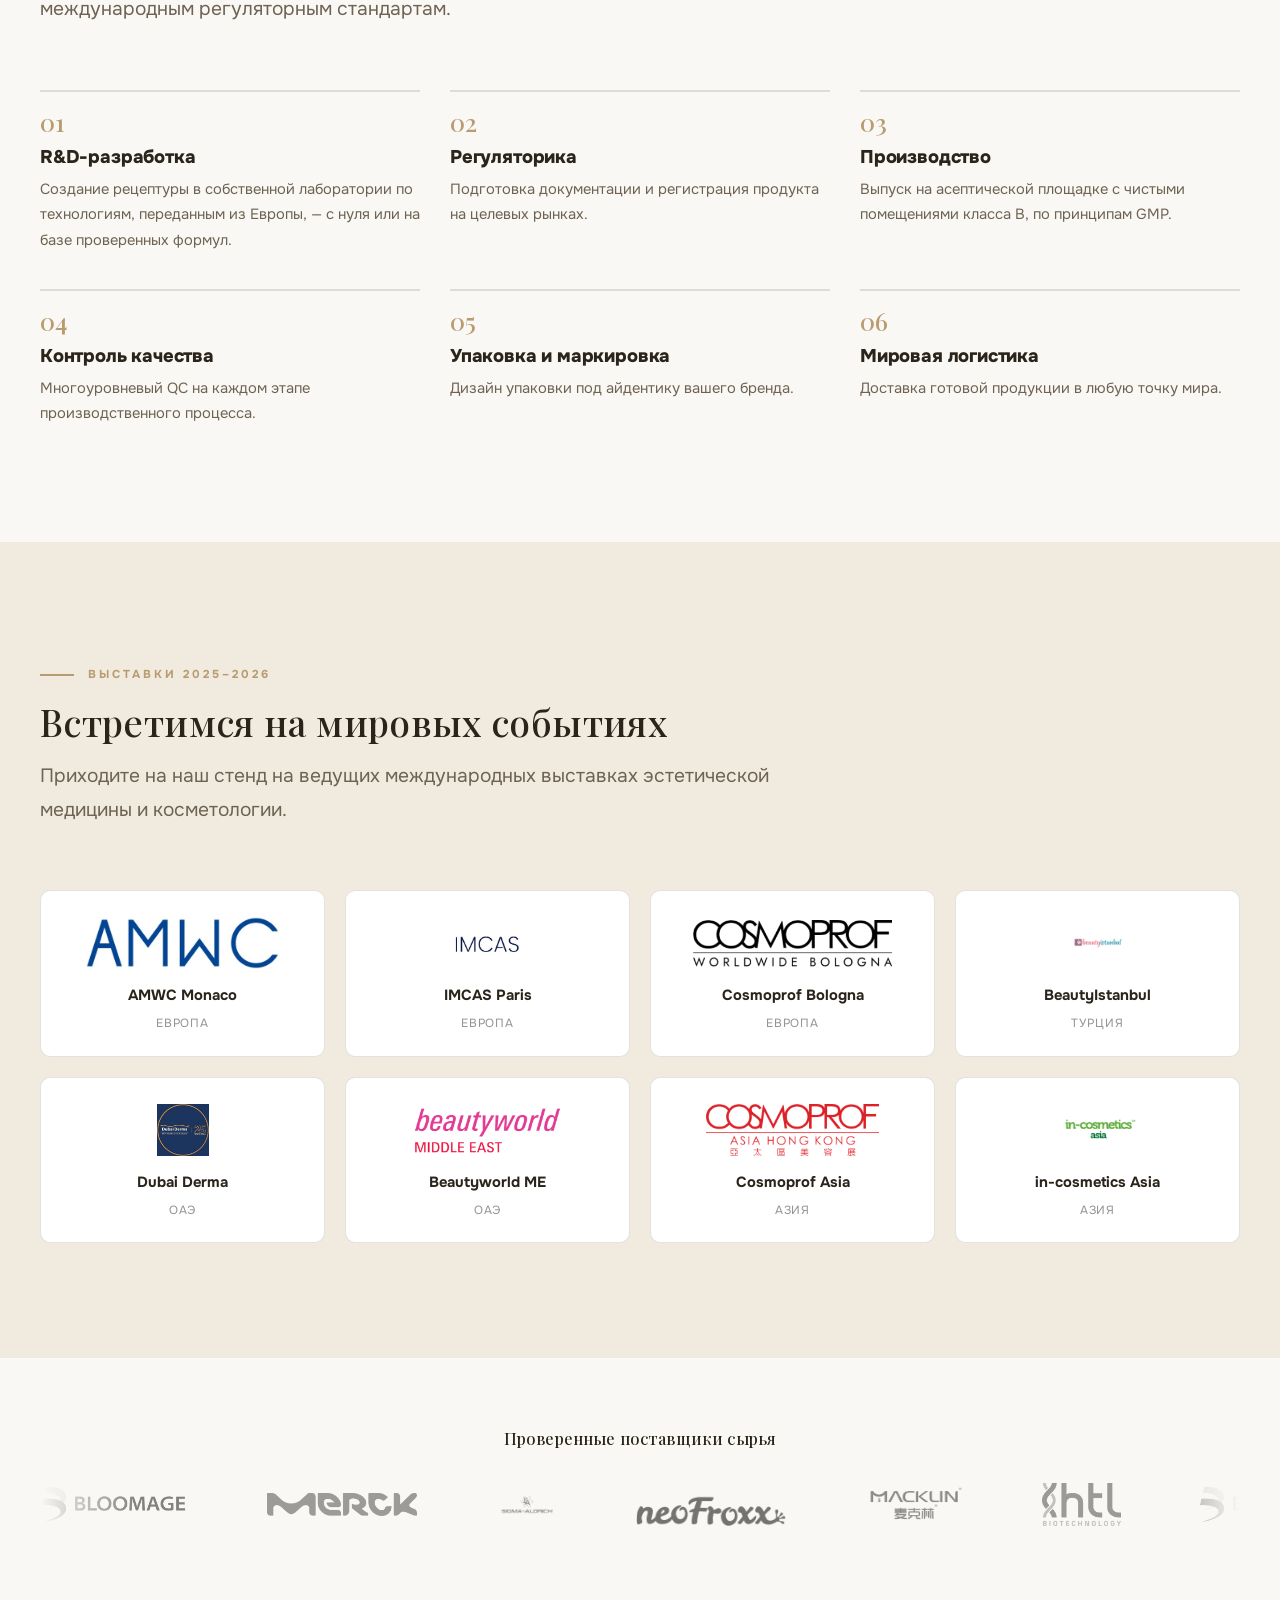
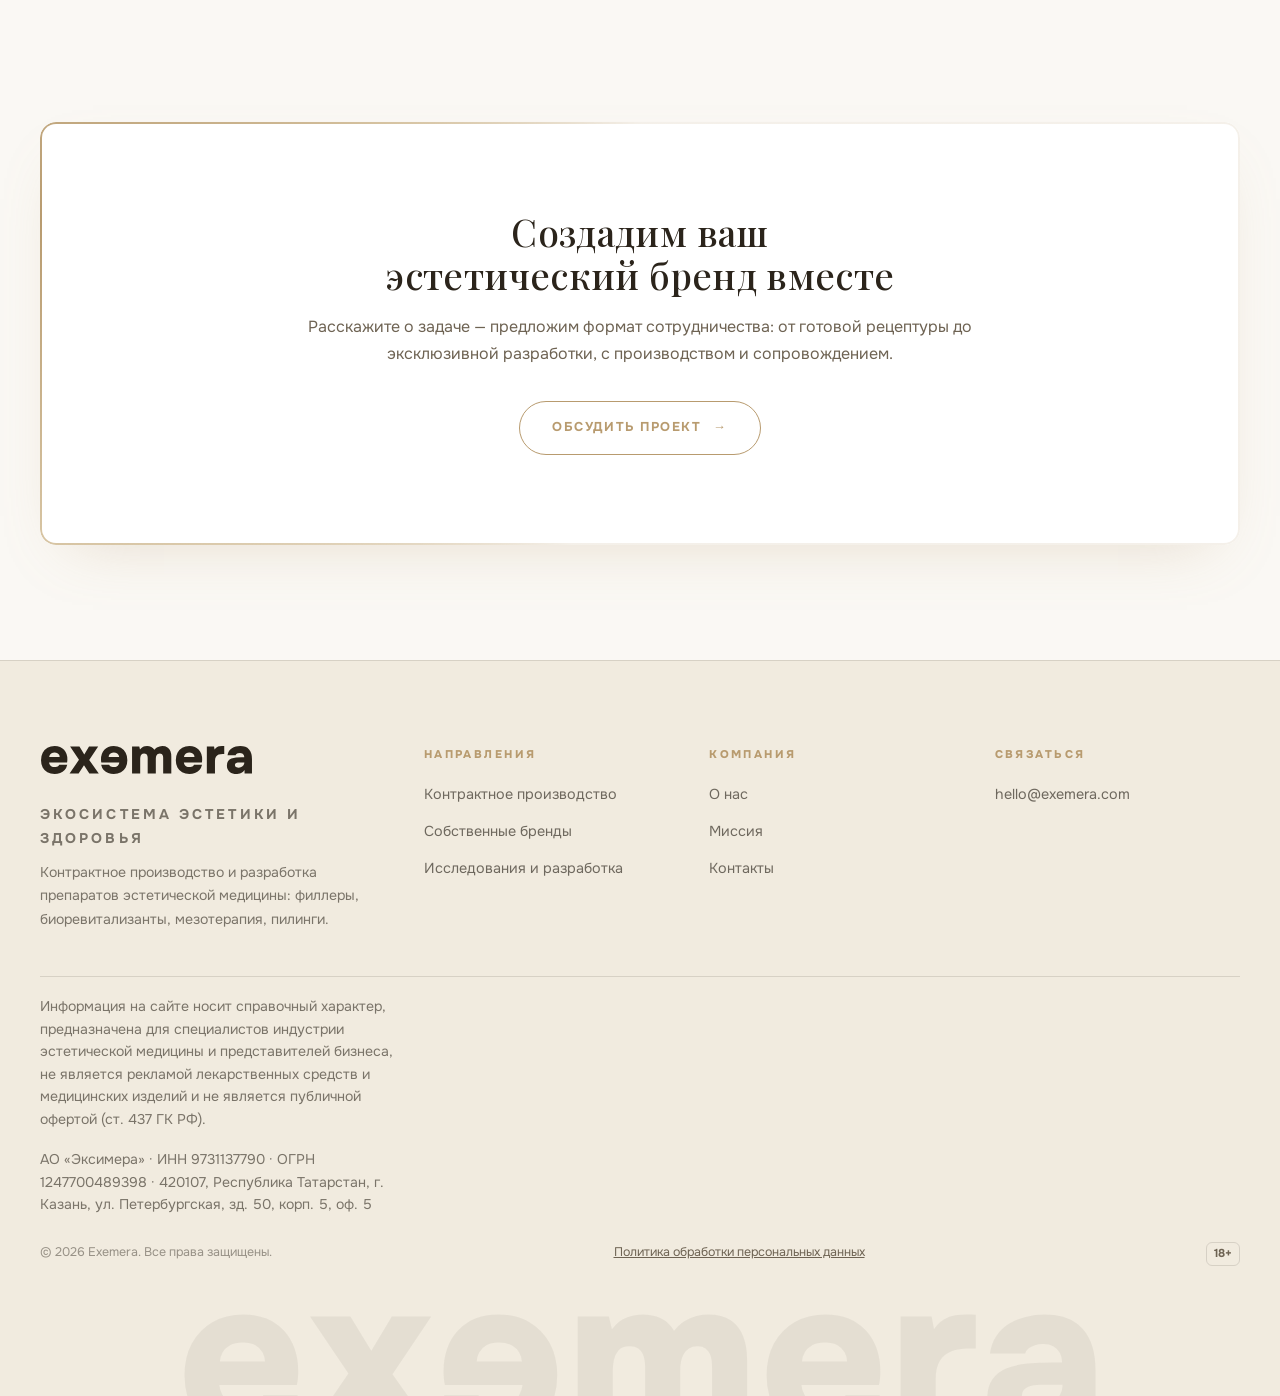
==== commit e864f9ae: "Merge branch 'eyebrow-aseptika' into publish-batch" ====
--- a/index.html
+++ b/index.html
@@ -113,7 +113,7 @@
   <div class="hero__veil"></div>
   <div class="wrap hero__in">
     <div>
-      <span class="eyebrow">Эстетическая фармацевтика</span>
+      <span class="eyebrow">Эстетика через асептику</span>
       <h1>Препараты красоты <em>полного цикла</em></h1>
       <p class="lead">Мы в Exemera разрабатываем и производим инъекционные препараты эстетической медицины: под вашим брендом, под нашими марками и по вашей задаче.</p>
       <div class="hero__cta">
